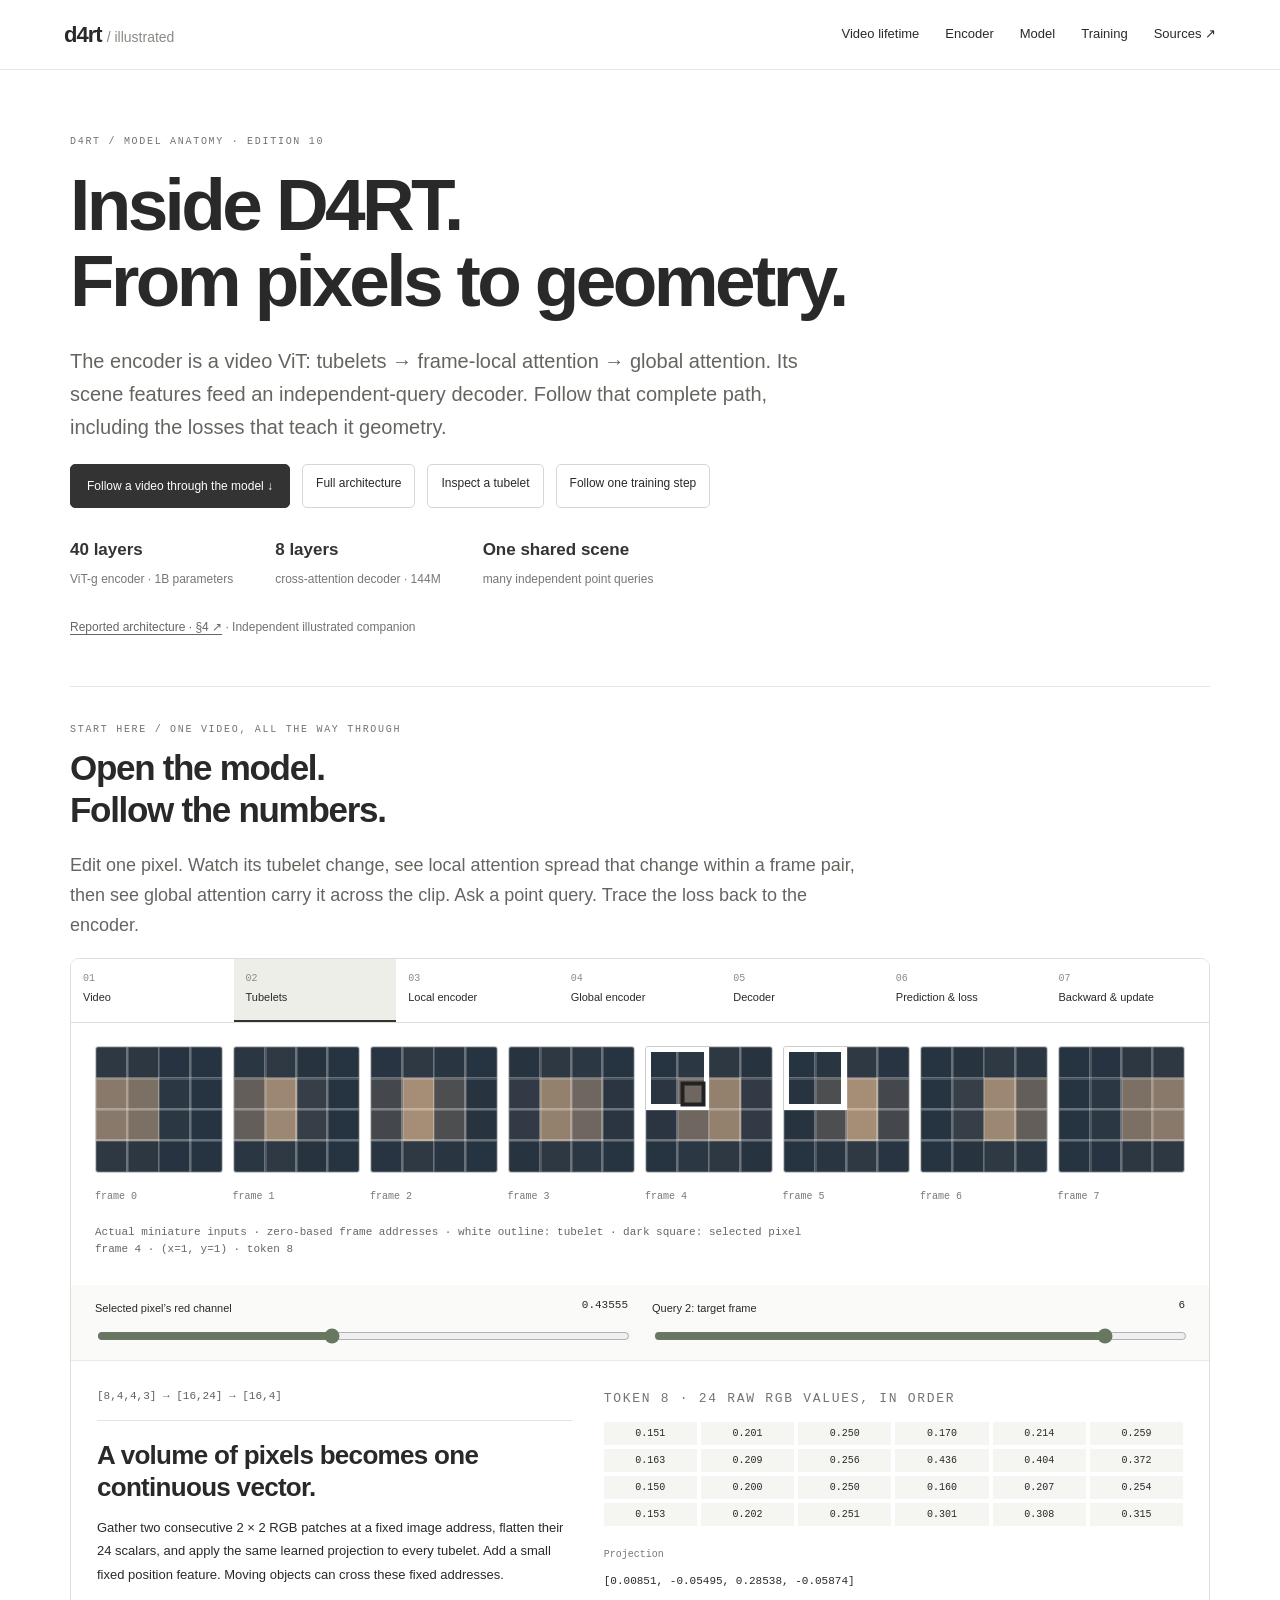
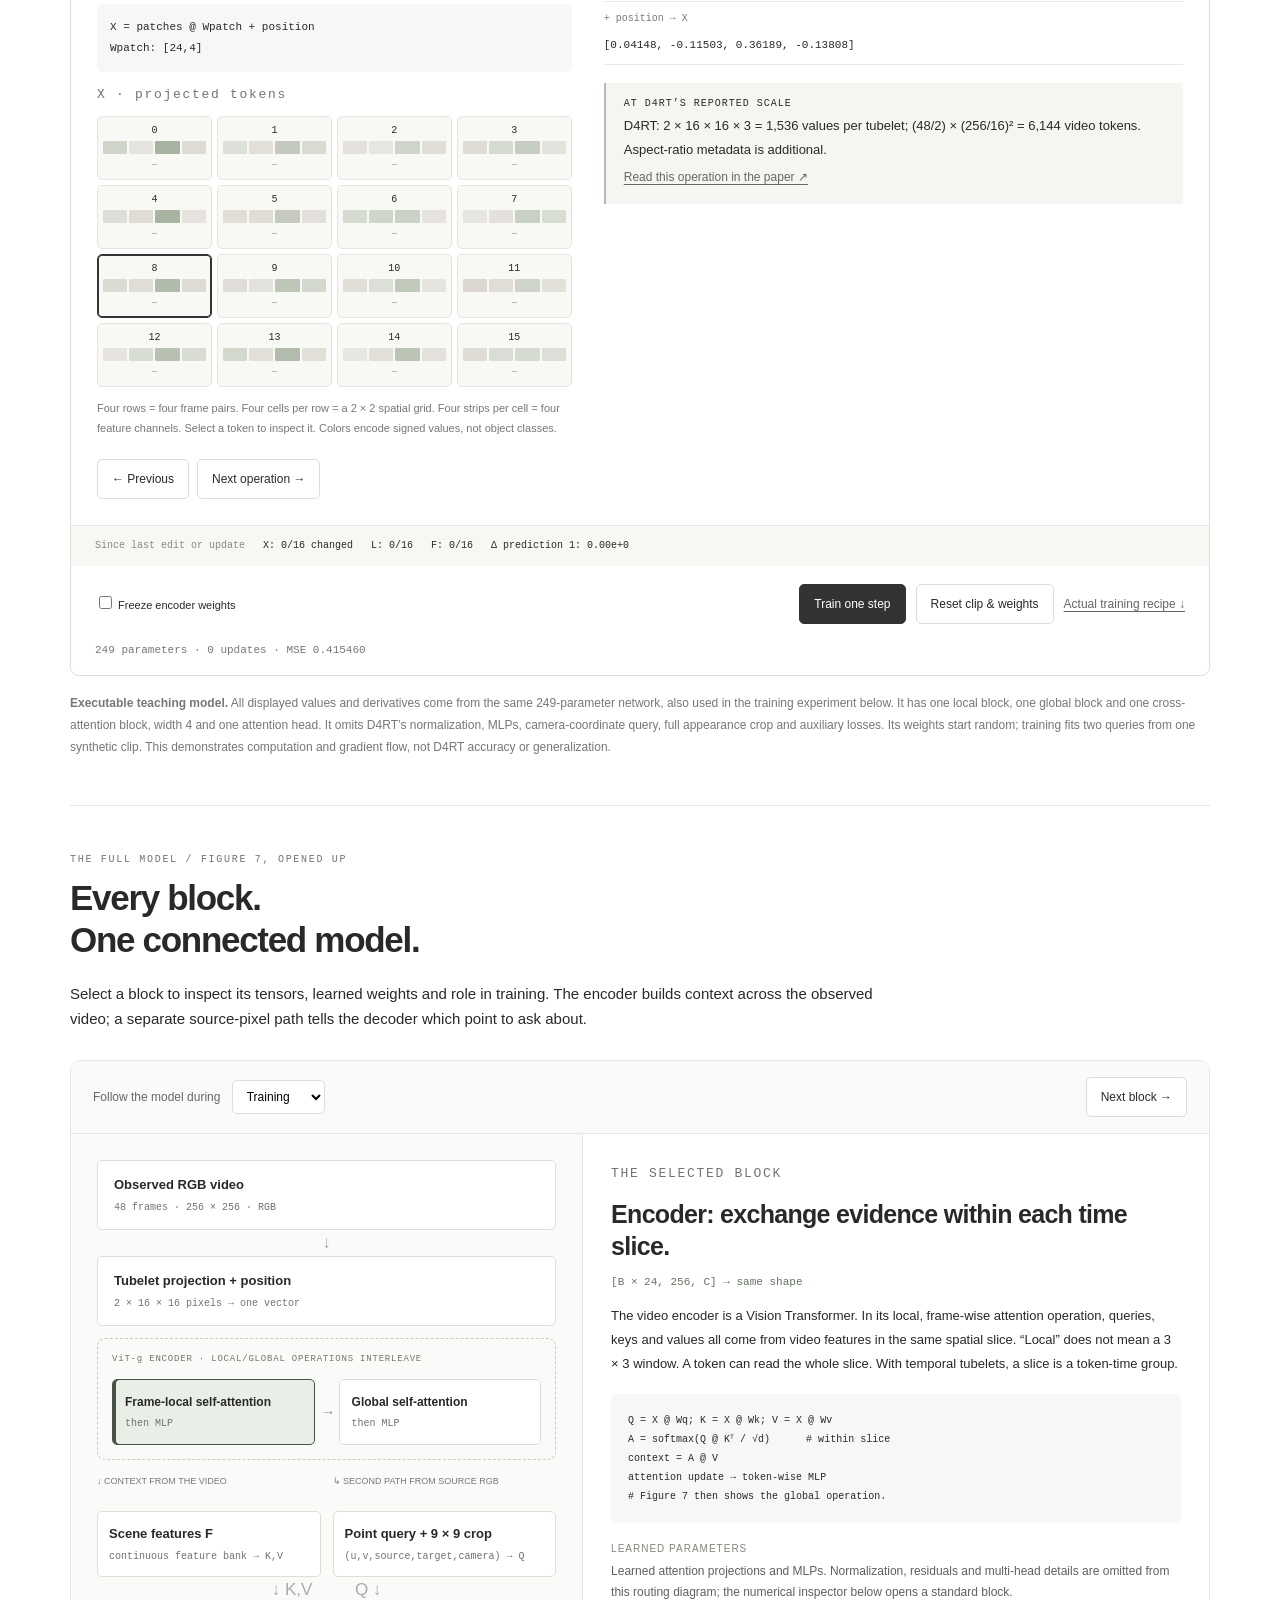
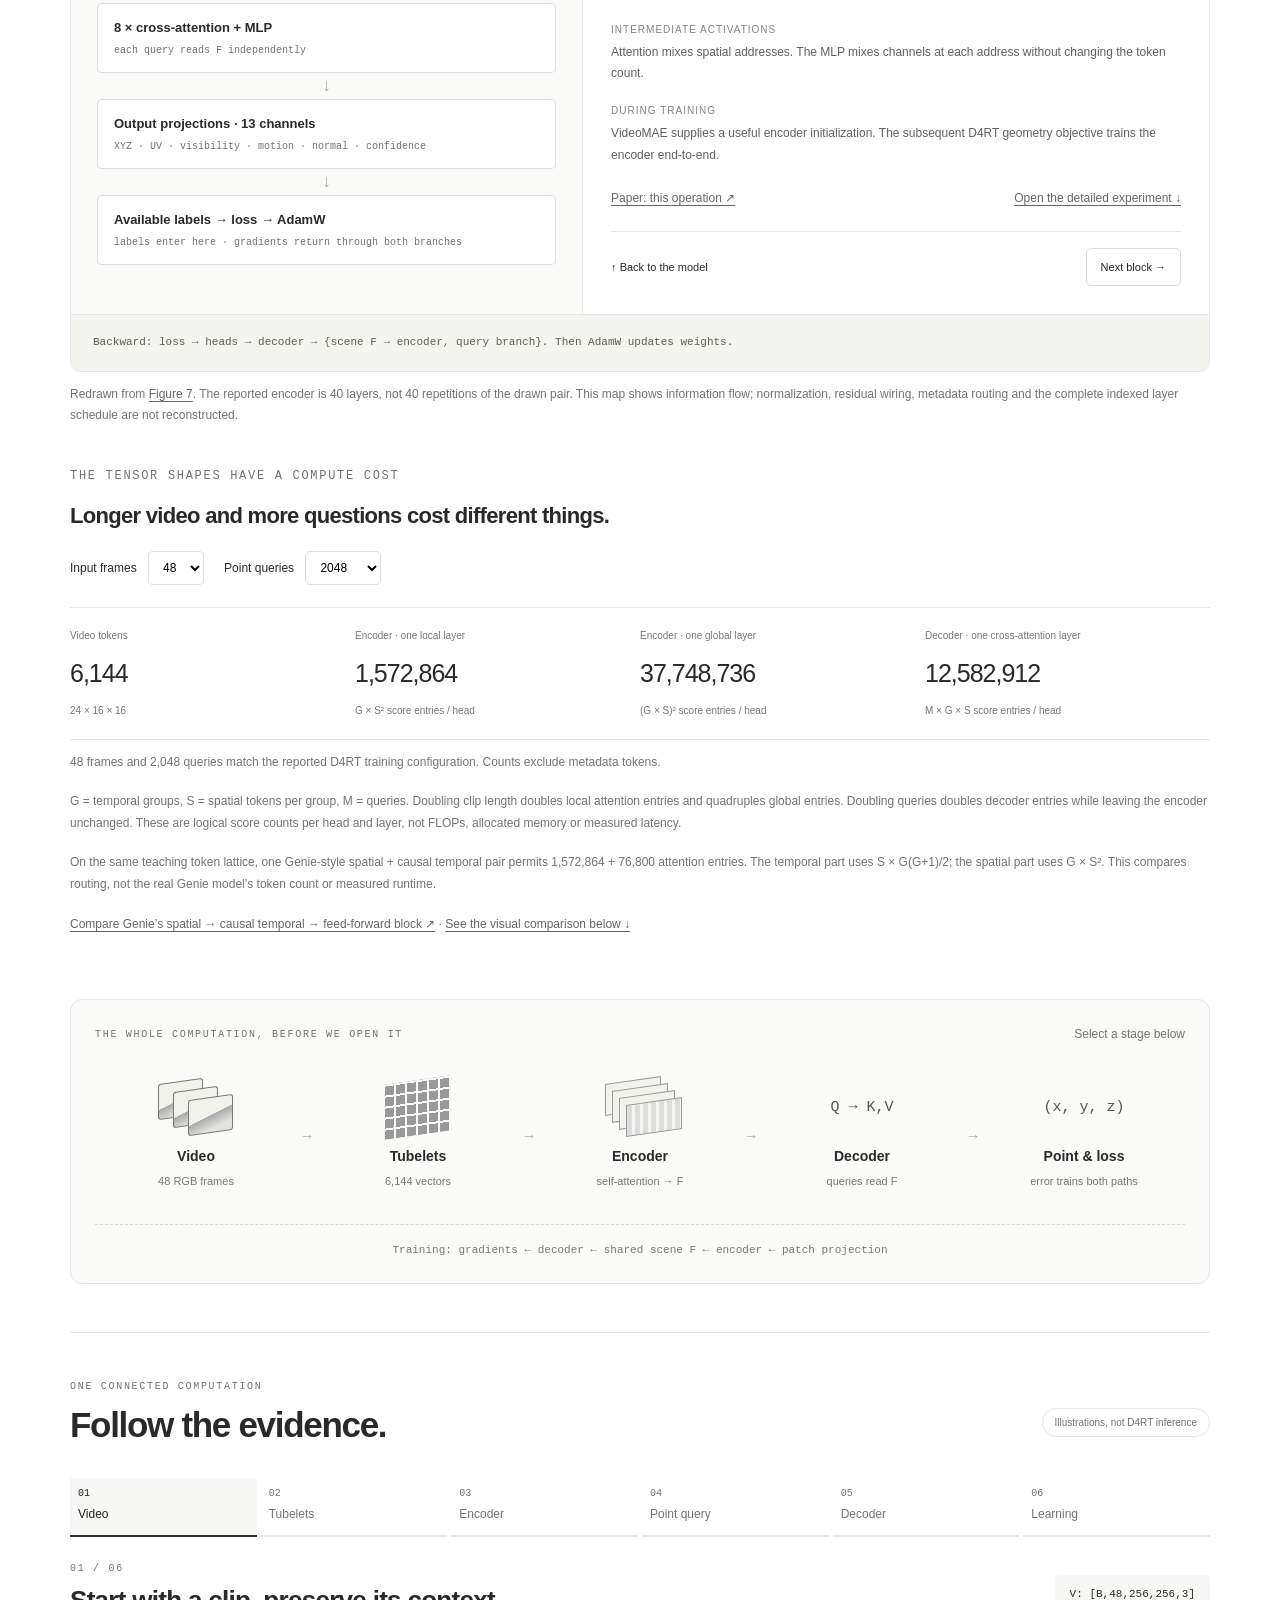
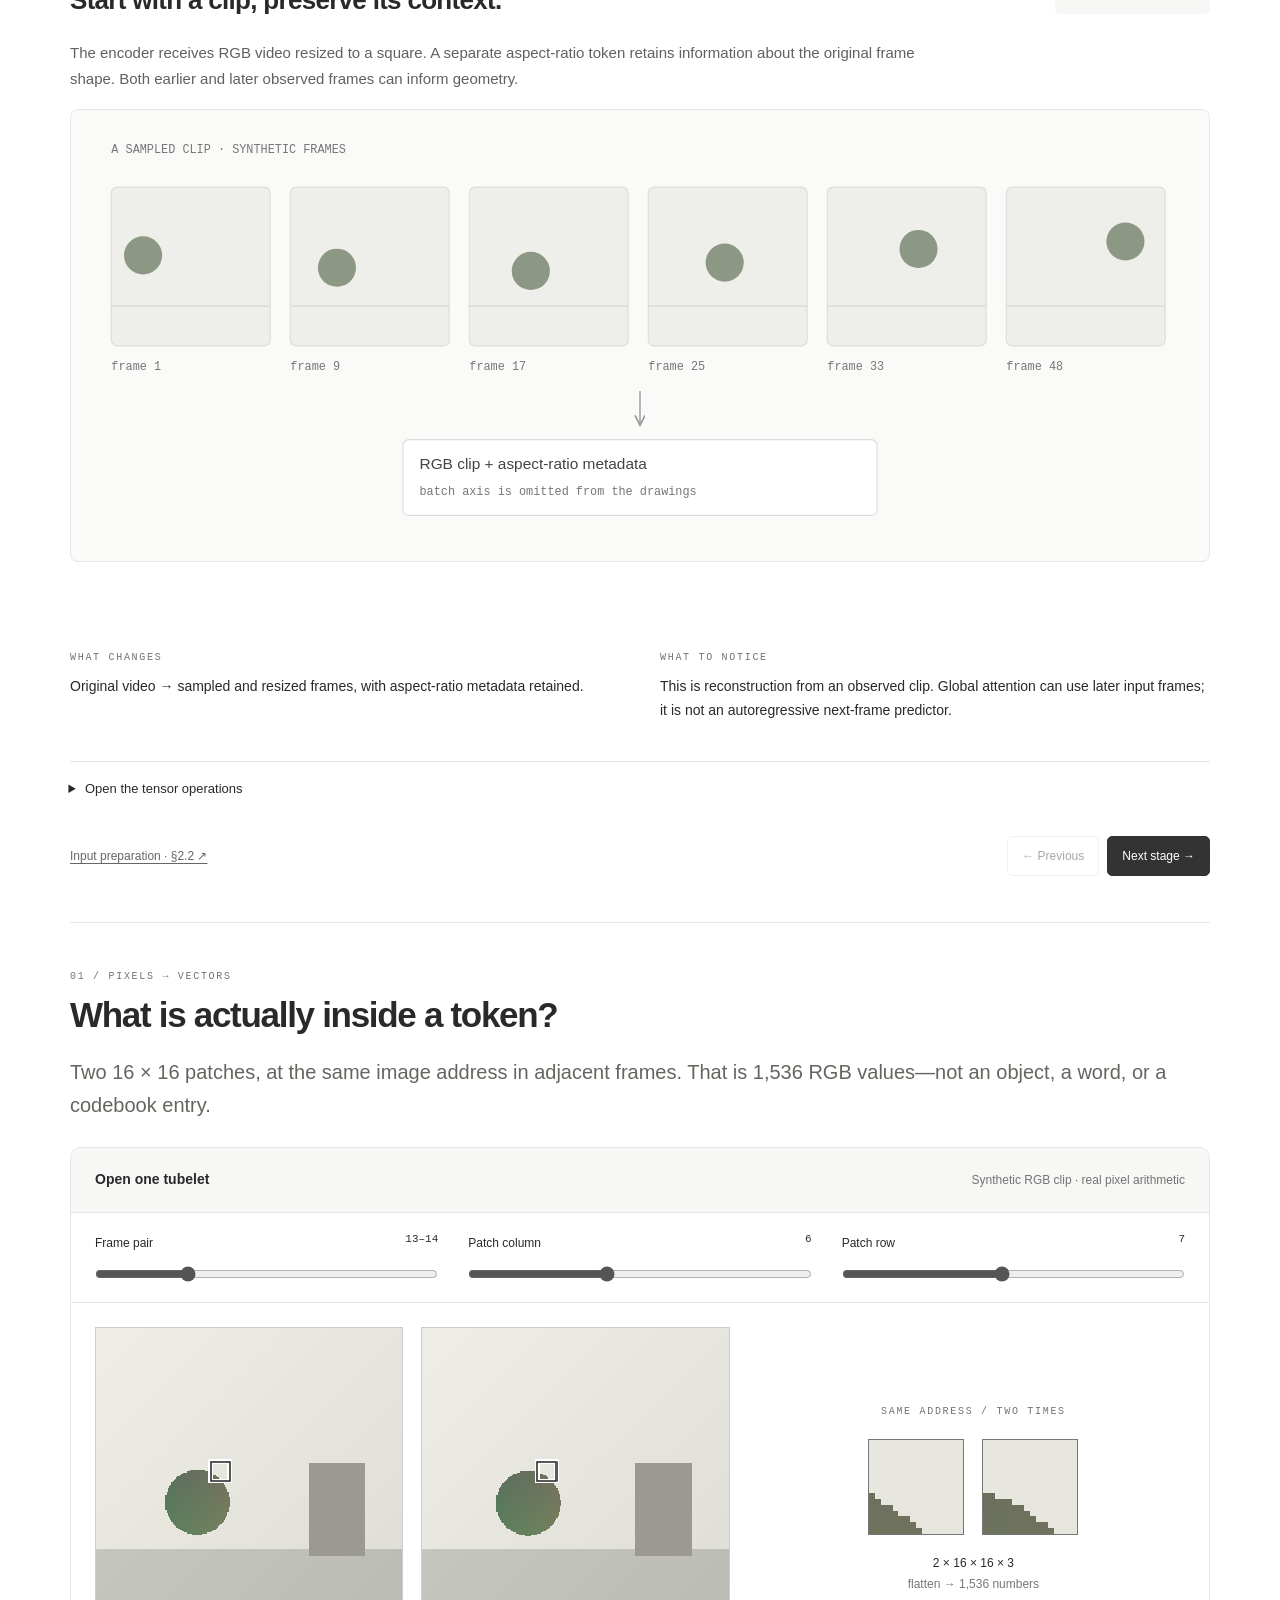
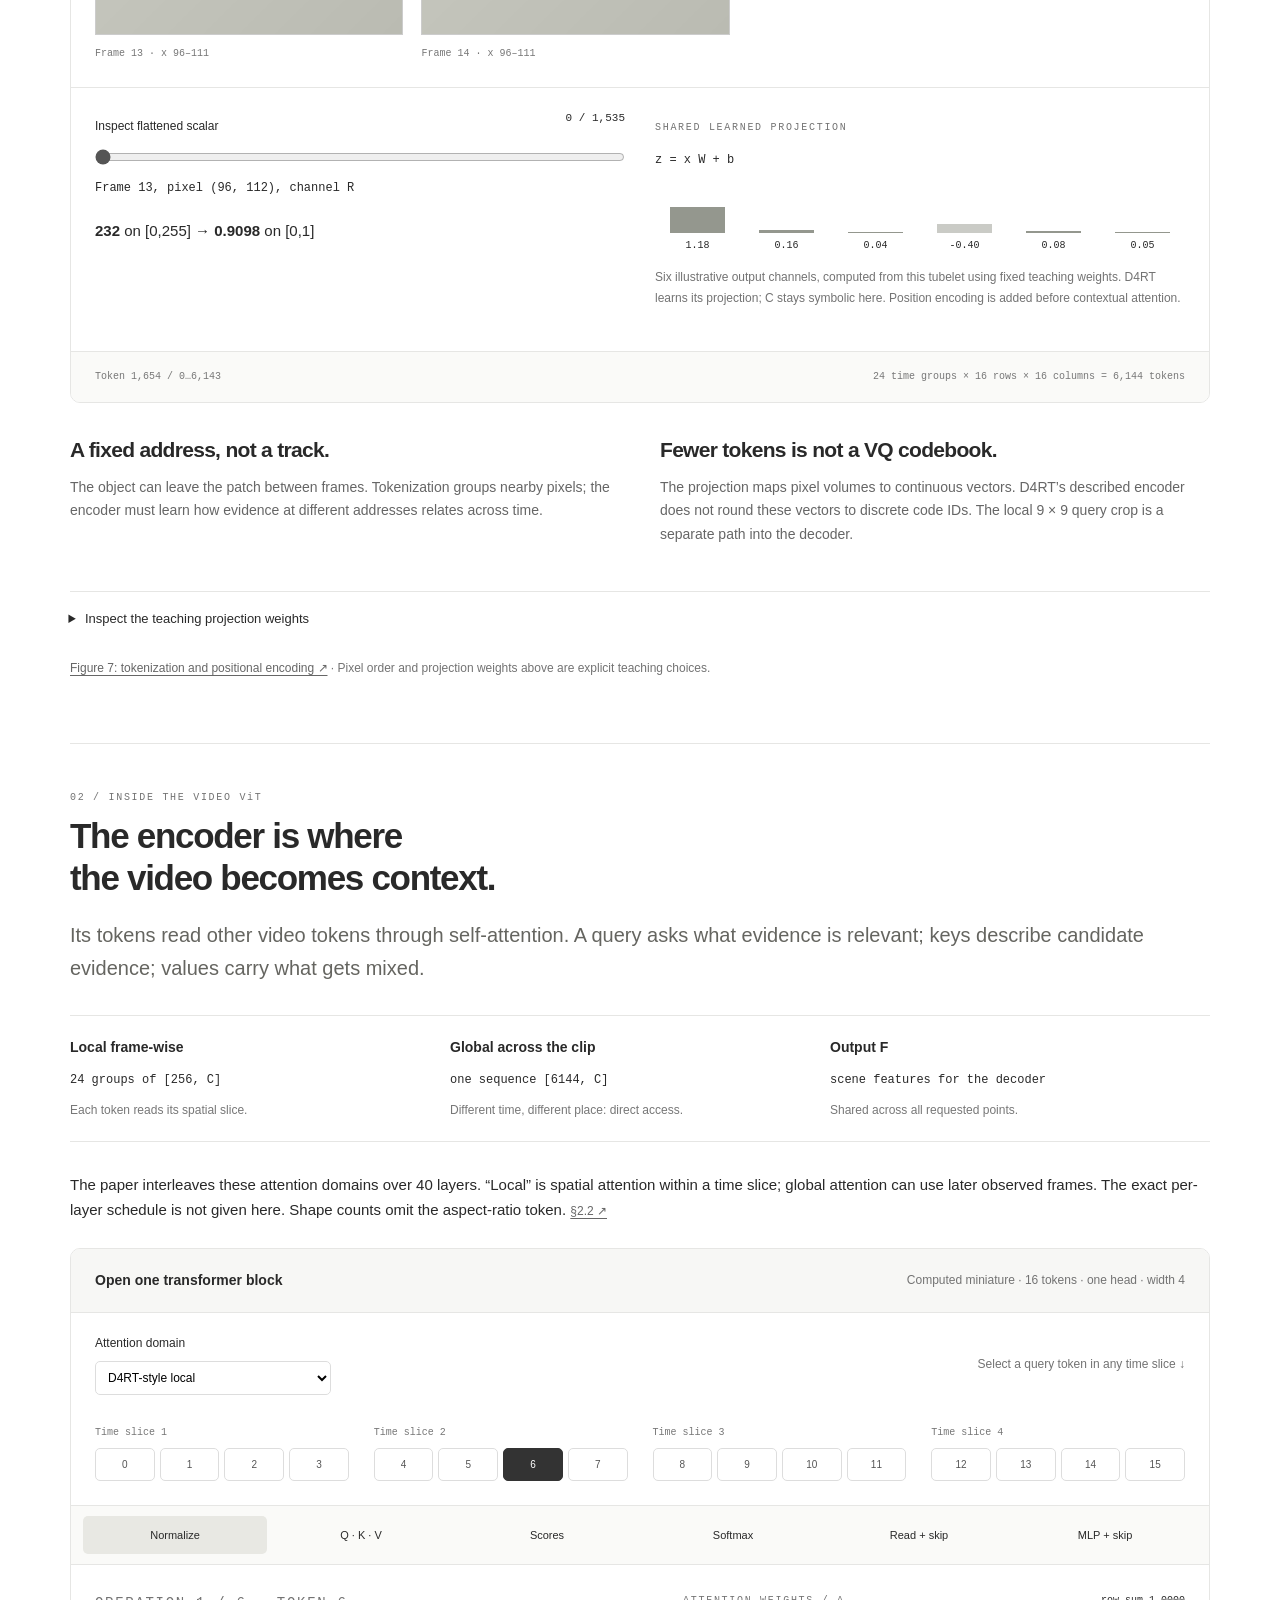
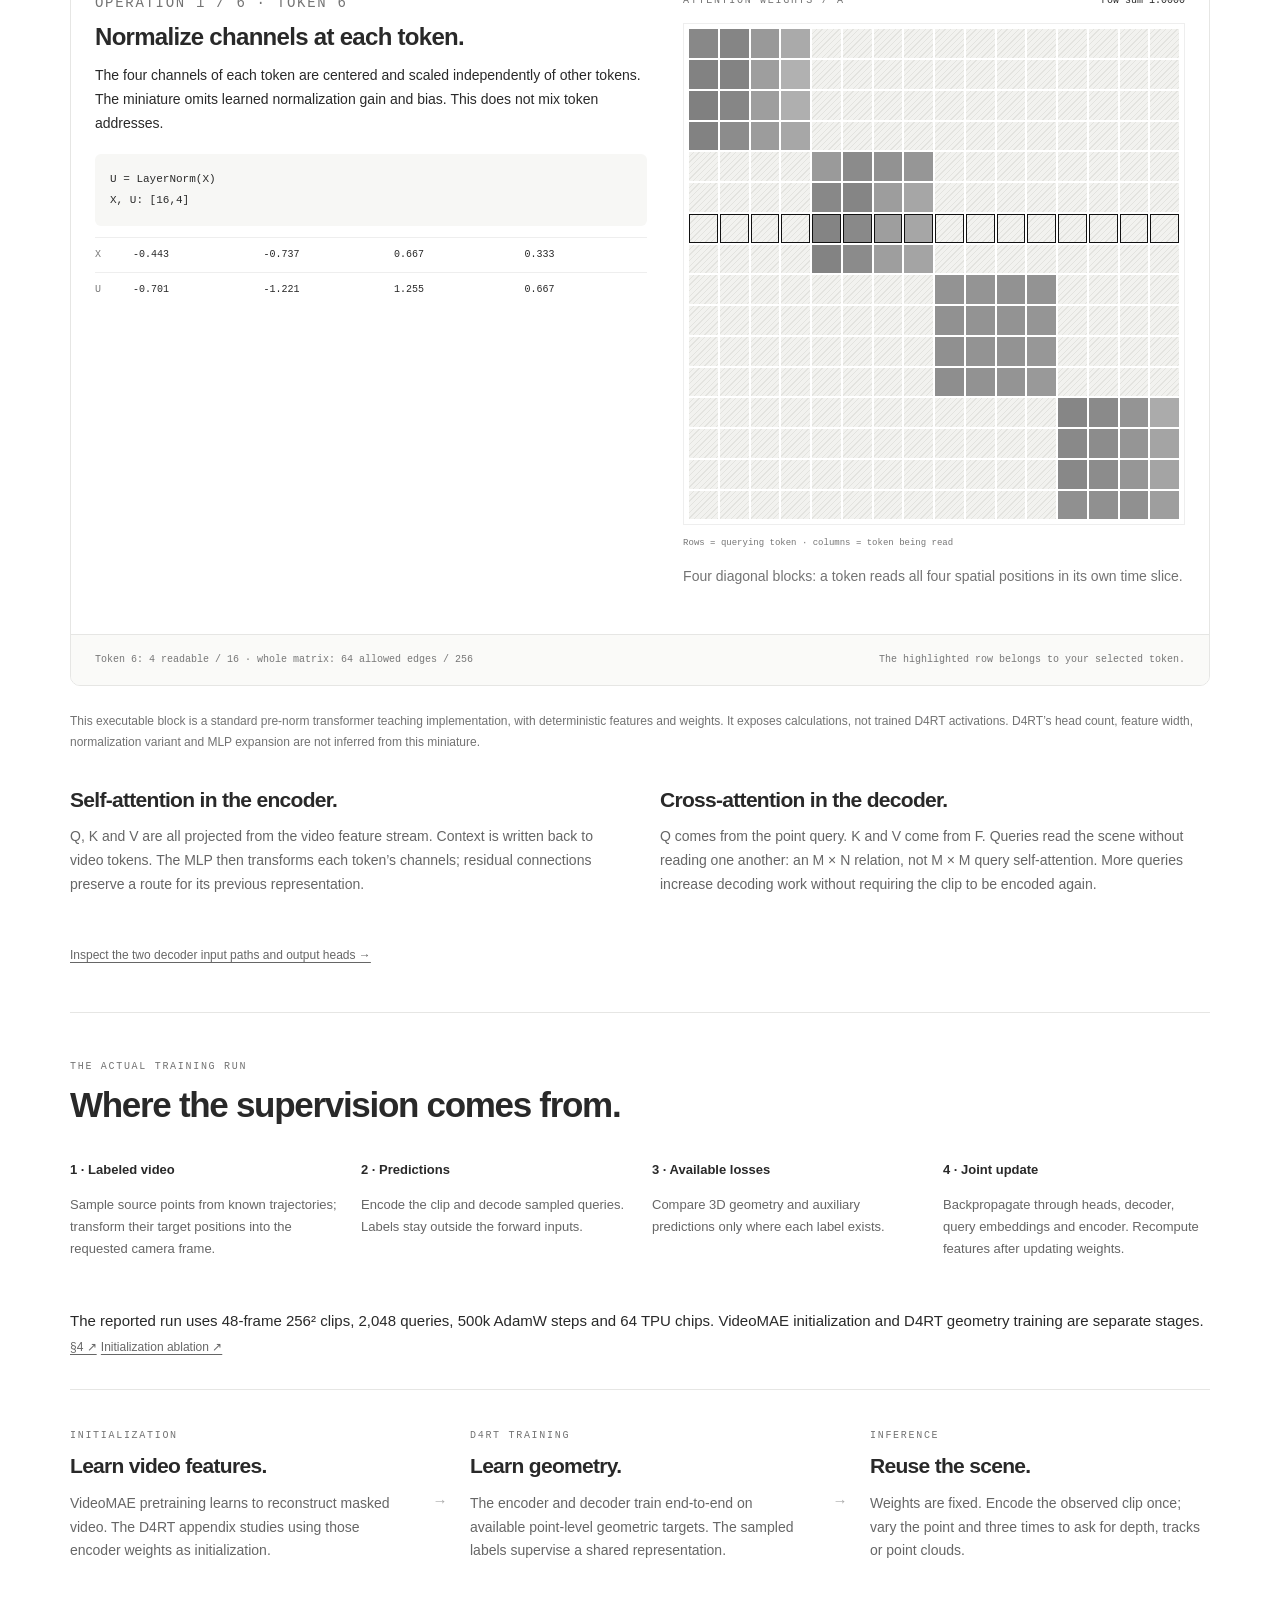
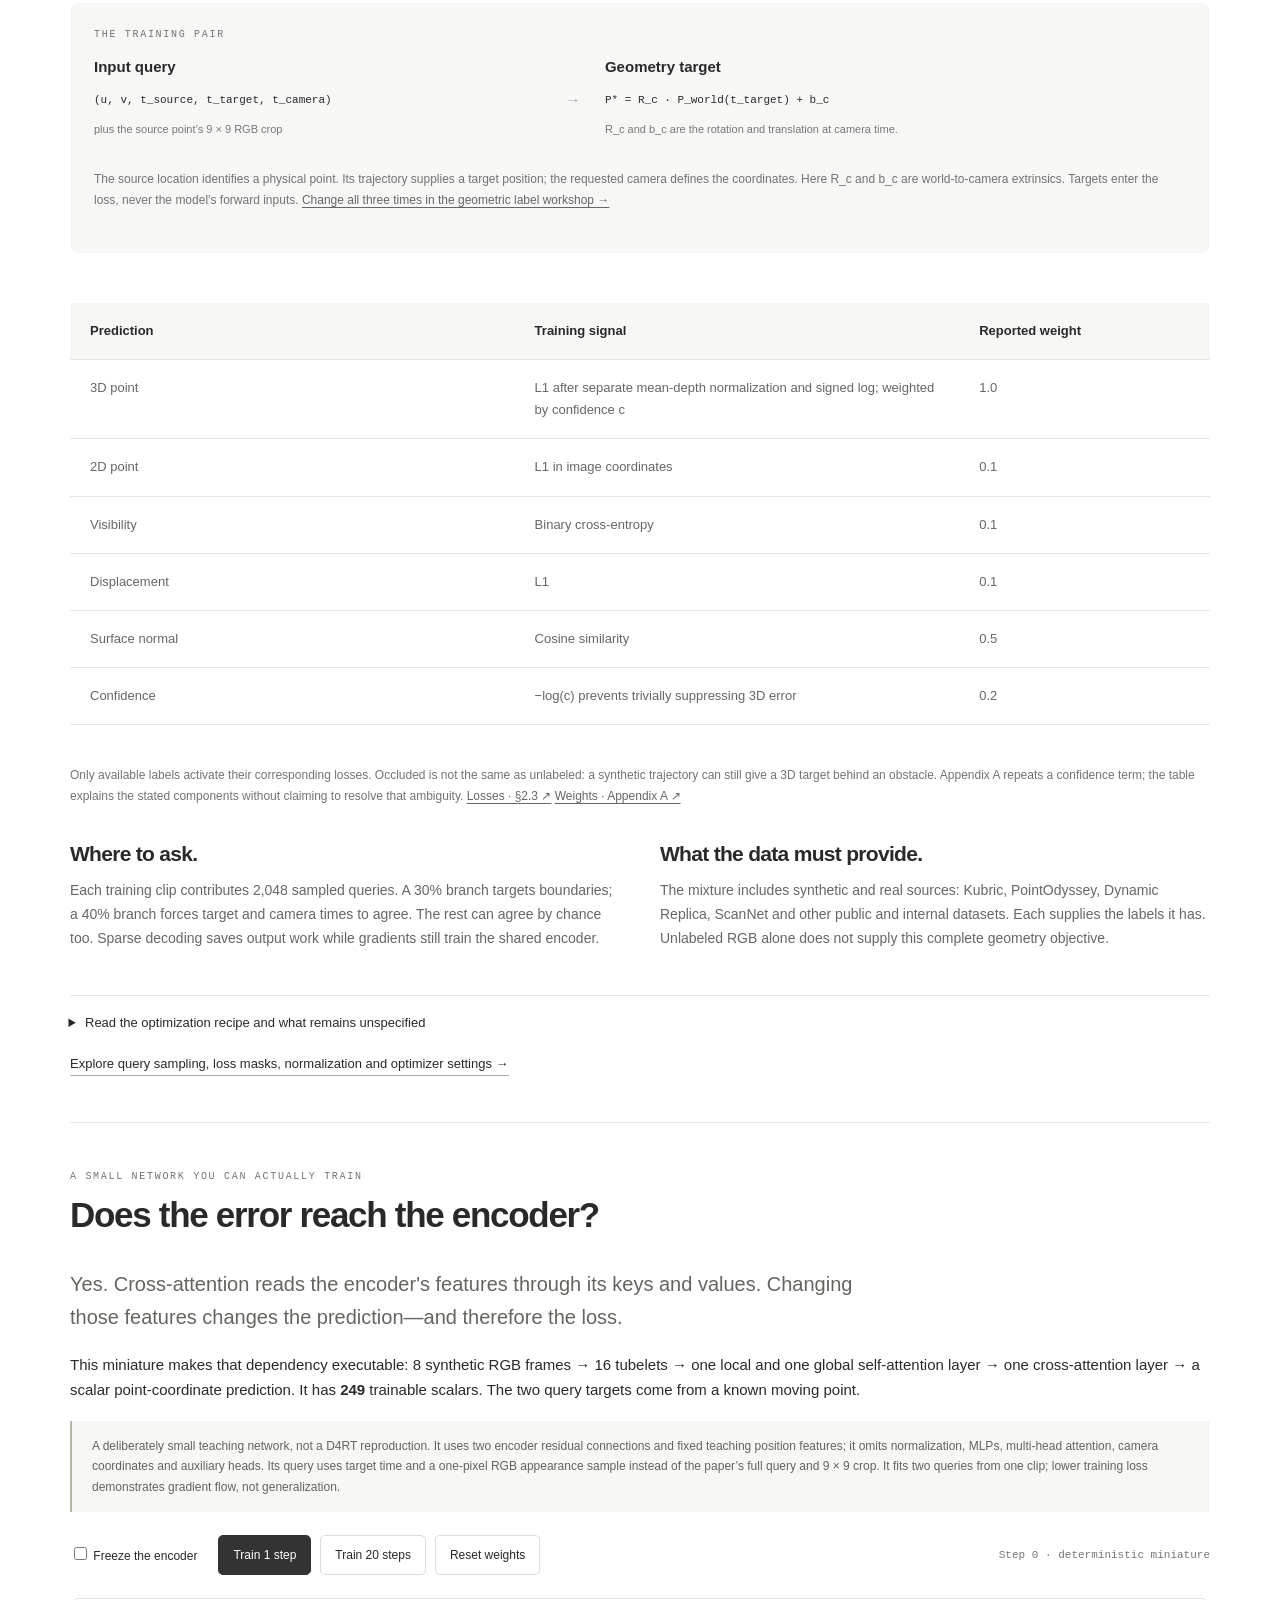
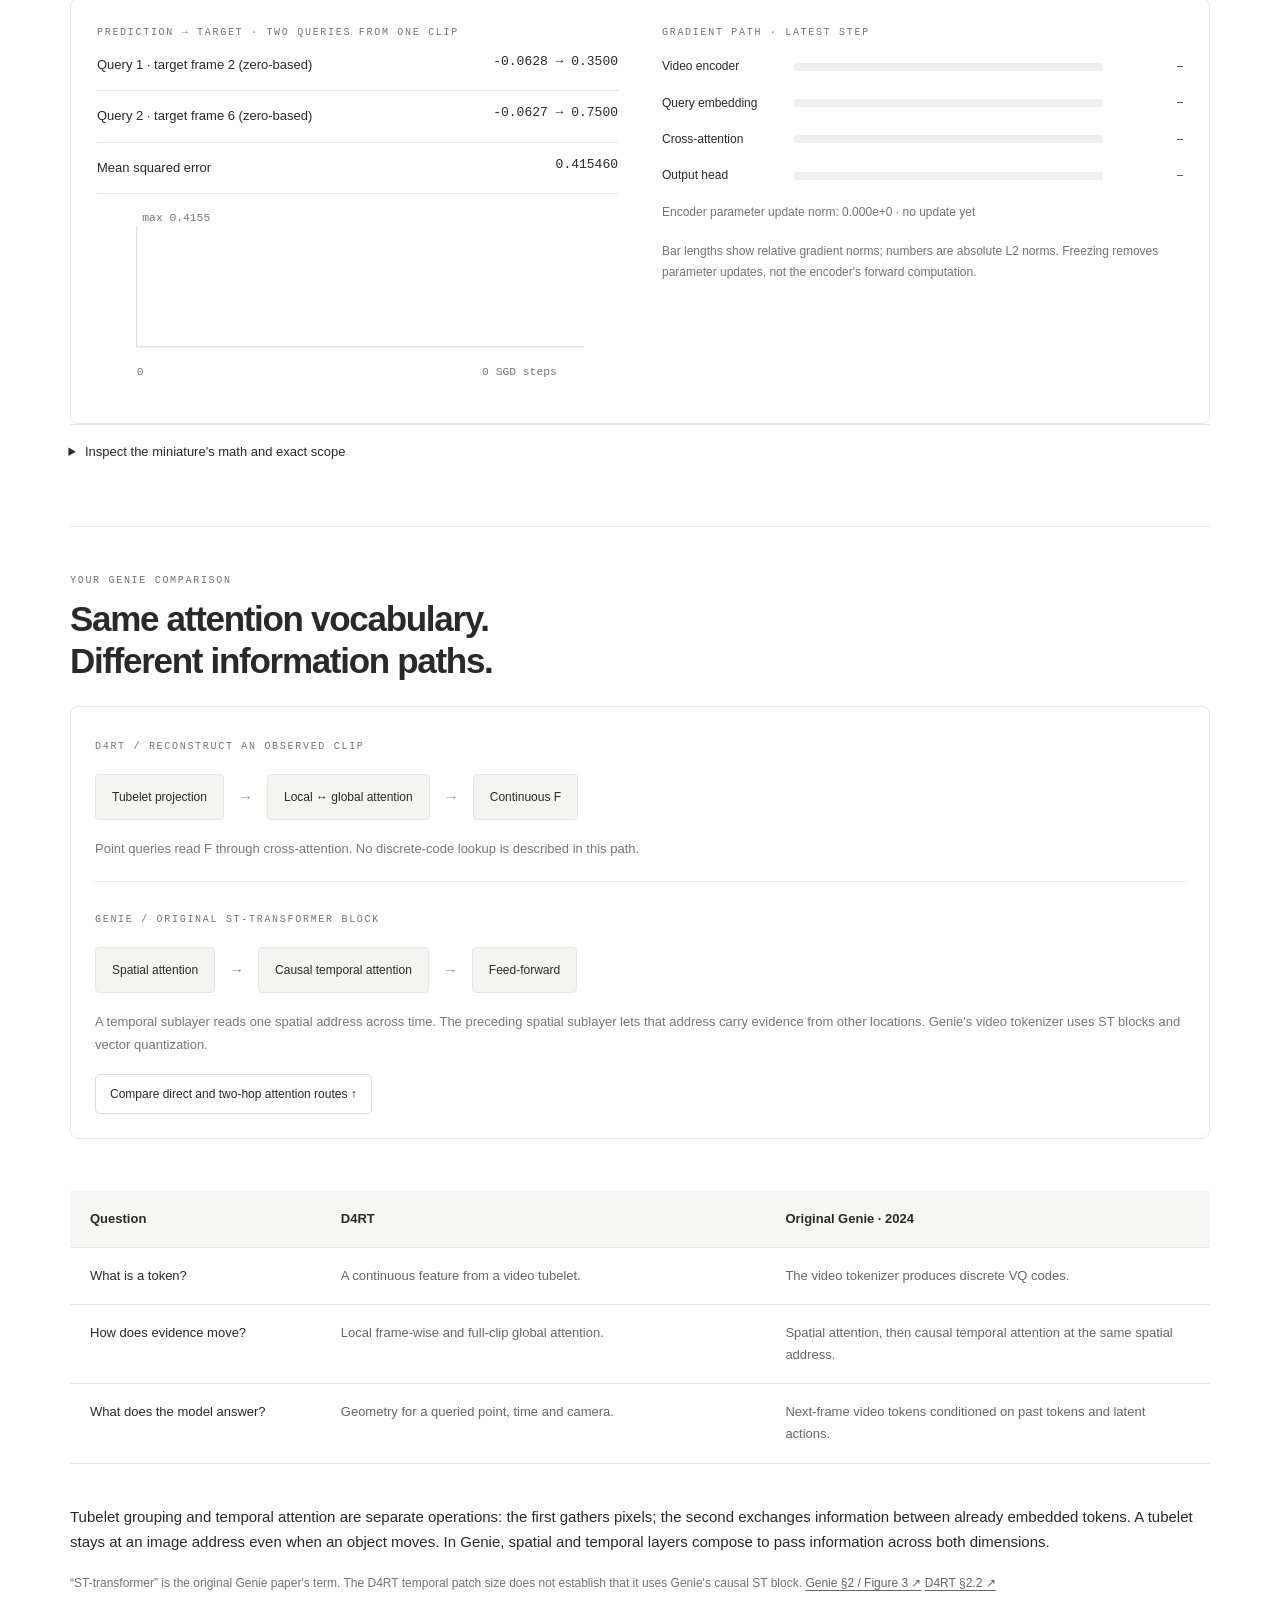
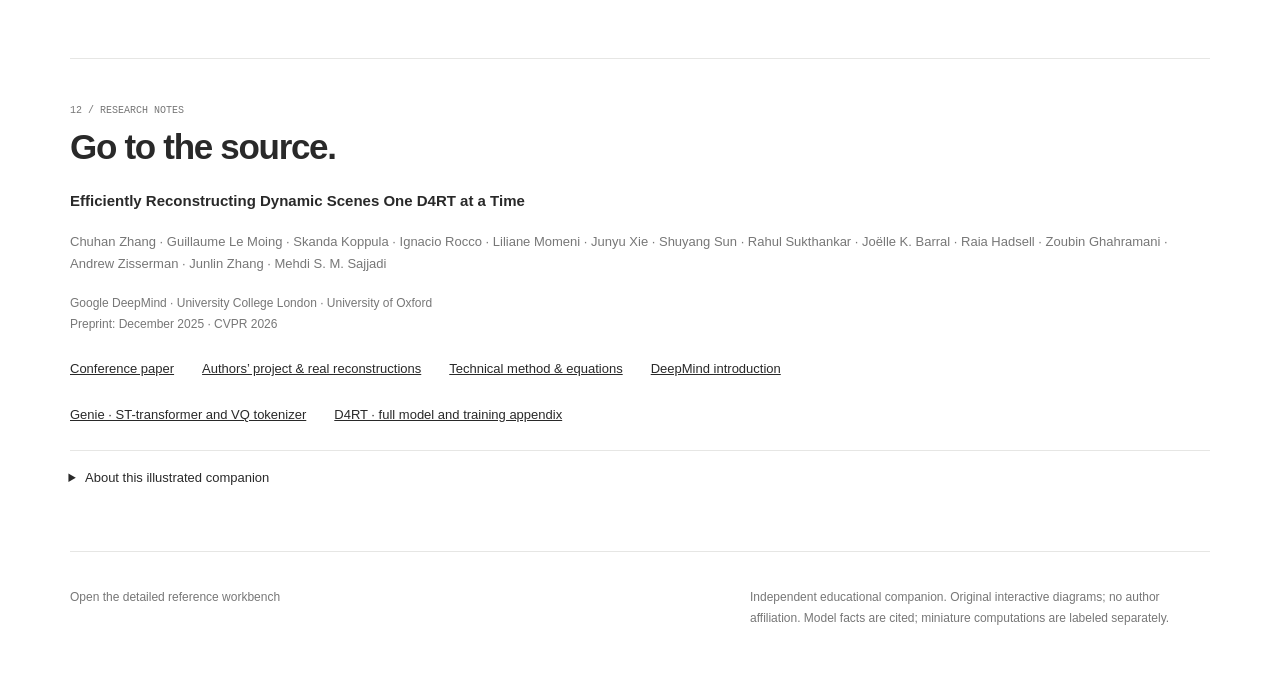
==== index.html @ 687ed8f0 "Connect video pixels, encoder attention, decoder queries and training in one inspectable model" ====
<!doctype html>
<html lang="en">
<head>
<meta charset="utf-8"><meta name="viewport" content="width=device-width, initial-scale=1">
<title>Inside D4RT — a video's lifetime</title>
<meta name="description" content="Follow pixels through D4RT's tubelet projection, ViT encoder, cross-attention decoder and training. An interactive, source-grounded anatomy.">
<link rel="stylesheet" href="tour.css?v=7"><script defer src="tour.js?v=10"></script>
<link rel="stylesheet" href="deep-dive.css?v=8"><script defer src="deep-dive.js?v=8"></script>
<link rel="stylesheet" href="atlas.css?v=9"><script defer src="atlas.js?v=9"></script>
<link rel="stylesheet" href="lifetime.css?v=10"><script defer src="lifetime.js?v=10"></script>
</head>
<body>
<a class="skip" href="#tour">Skip to the anatomy</a>
<header><a href="index.html" class="brand">d4rt <span>/ illustrated</span></a><nav aria-label="Site"><a href="#lifetime">Video lifetime</a><a href="#encoder">Encoder</a><a href="#model-atlas">Model</a><a href="#training">Training</a><a href="#sources">Sources ↗</a></nav></header>
<main>
<div class="intro" id="overview"><p class="eyebrow">D4RT / MODEL ANATOMY · EDITION 10</p><h1>Inside D4RT.<br>From pixels to geometry.</h1><p class="lead">The encoder is a video ViT: tubelets → frame-local attention → global attention. Its scene features feed an independent-query decoder. Follow that complete path, including the losses that teach it geometry.</p><div class="atlas-reading"><a href="#lifetime">Follow a video through the model ↓</a><a href="#model-atlas">Full architecture</a><a href="#tokenizer">Inspect a tubelet</a><a href="#training">Follow one training step</a></div><div class="hero-facts"><span><b>40 layers</b>ViT-g encoder · 1B parameters</span><span><b>8 layers</b>cross-attention decoder · 144M</span><span><b>One shared scene</b>many independent point queries</span></div><p class="small"><a class="source" href="https://arxiv.org/html/2512.08924v2#S4">Reported architecture · §4 ↗</a> · Independent illustrated companion</p></div>
<section id="lifetime" aria-labelledby="lifetime-heading">
<div class="life-heading"><p class="eyebrow">START HERE / ONE VIDEO, ALL THE WAY THROUGH</p><h2 id="lifetime-heading">Open the model.<br>Follow the numbers.</h2><p class="lead">Edit one pixel. Watch its tubelet change, see local attention spread that change within a frame pair, then see global attention carry it across the clip. Ask a point query. Trace the loss back to the encoder.</p></div>
<div class="life-shell">
<div id="life-steps" class="life-steps" role="group" aria-label="Choose an operation in the video lifetime"></div>
<div id="life-film" class="life-film"></div>
<p class="life-pixel-caption">Actual miniature inputs · zero-based frame addresses · white outline: tubelet · dark square: selected pixel<br><span id="life-pixel"></span></p>
<div class="life-controls"><label>Selected pixel’s red channel <output id="life-red-value"></output><input id="life-red" type="range" min="0" max="1" step="0.01" value="0.5"></label><label>Query 2: target frame <output id="life-time-value"></output><input id="life-time" type="range" min="0" max="7" step="1" value="6"></label></div>
<div class="life-main"><div><code id="life-shape" class="life-shape"></code><h3 id="life-title"></h3><p id="life-copy"></p><pre id="life-code"></pre><p id="life-bank-label" class="eyebrow"></p><div id="life-tokens" class="life-tokens" role="group" aria-label="Inspect a video token"></div><p class="life-bank-note">Four rows = four frame pairs. Four cells per row = a 2 × 2 spatial grid. Four strips per cell = four feature channels. Select a token to inspect it. Colors encode signed values, not object classes.</p><div class="life-actions"><button id="life-prev" type="button">← Previous</button><button id="life-next" type="button">Next operation →</button></div></div><div><div id="life-detail"></div><div class="life-paper"><strong>AT D4RT’S REPORTED SCALE</strong><p id="life-paper"></p><a id="life-source" class="source">Read this operation in the paper ↗</a></div></div></div>
<div id="life-changes" class="life-changes" aria-live="polite"></div>
<div class="life-bottom"><label><input id="life-freeze" type="checkbox"> Freeze encoder weights</label><button id="life-train" type="button" class="primary">Train one step</button><button id="life-reset" type="button">Reset clip & weights</button><a class="source" href="#training">Actual training recipe ↓</a></div>
<div id="life-status" class="life-status" role="status"></div>
</div>
<p class="life-limit"><strong>Executable teaching model.</strong> All displayed values and derivatives come from the same 249-parameter network, also used in the training experiment below. It has one local block, one global block and one cross-attention block, width 4 and one attention head. It omits D4RT’s normalization, MLPs, camera-coordinate query, full appearance crop and auxiliary losses. Its weights start random; training fits two queries from one synthetic clip. This demonstrates computation and gradient flow, not D4RT accuracy or generalization.</p>
</section>

<section id="model-atlas" aria-labelledby="atlas-heading">
<p class="eyebrow">THE FULL MODEL / FIGURE 7, OPENED UP</p>
<h2 id="atlas-heading">Every block.<br>One connected model.</h2>
<p class="atlas-intro">Select a block to inspect its tensors, learned weights and role in training. The encoder builds context across the observed video; a separate source-pixel path tells the decoder which point to ask about.</p>
<div class="atlas-shell">
<div class="atlas-toolbar"><label>Follow the model during <select id="atlas-mode"><option value="train">Training</option><option value="infer">Inference</option></select></label><button id="atlas-next" type="button">Next block →</button></div>
<div class="atlas-grid">
<div class="atlas-model" id="atlas-model" role="group" aria-label="Interactive D4RT architecture">
<button class="atlas-node" type="button" data-atlas="video"><strong>Observed RGB video</strong><small>48 frames · 256 × 256 · RGB</small></button>
<div class="atlas-arrow" aria-hidden="true">↓</div>
<button class="atlas-node" type="button" data-atlas="patch"><strong>Tubelet projection + position</strong><small>2 × 16 × 16 pixels → one vector</small></button>
<div class="atlas-enclosure"><p>ViT-g ENCODER · LOCAL/GLOBAL OPERATIONS INTERLEAVE</p><div class="atlas-pair">
<button class="atlas-node" type="button" data-atlas="local"><strong>Frame-local self-attention</strong><small>then MLP</small></button>
<span class="atlas-between" aria-hidden="true">→</span><button class="atlas-node" type="button" data-atlas="global"><strong>Global self-attention</strong><small>then MLP</small></button>
</div></div>
<div class="atlas-forks"><div><p>↓ CONTEXT FROM THE VIDEO</p><button class="atlas-node" type="button" data-atlas="scene"><strong>Scene features F</strong><small>continuous feature bank → K,V</small></button></div><div><p>↳ SECOND PATH FROM SOURCE RGB</p><button class="atlas-node" type="button" data-atlas="query"><strong>Point query + 9 × 9 crop</strong><small>(u,v,source,target,camera) → Q</small></button></div></div>
<div class="atlas-arrow" aria-hidden="true">↓ K,V &nbsp;&nbsp;&nbsp;&nbsp;&nbsp;&nbsp;&nbsp; Q ↓</div>
<button class="atlas-node" type="button" data-atlas="decoder"><strong>8 × cross-attention + MLP</strong><small>each query reads F independently</small></button>
<div class="atlas-arrow" aria-hidden="true">↓</div>
<button class="atlas-node" type="button" data-atlas="heads"><strong>Output projections · 13 channels</strong><small>XYZ · UV · visibility · motion · normal · confidence</small></button>
<div class="atlas-arrow" aria-hidden="true">↓</div>
<button class="atlas-node" type="button" data-atlas="loss" id="atlas-loss"><strong>Available labels → loss → AdamW</strong><small>labels enter here · gradients return through both branches</small></button>
</div>
<div class="atlas-inspector" id="atlas-inspector" tabindex="-1" aria-labelledby="atlas-title"><p class="eyebrow">THE SELECTED BLOCK</p><h3 id="atlas-title"></h3><code id="atlas-shape"></code><p id="atlas-body"></p><pre id="atlas-operation"></pre><dl><dt>Learned parameters</dt><dd id="atlas-weights"></dd><dt>Intermediate activations</dt><dd id="atlas-activation"></dd><dt id="atlas-lifetime-label"></dt><dd id="atlas-lifetime"></dd></dl><div class="atlas-links"><a id="atlas-source" class="source">Paper: this operation ↗</a><a id="atlas-deeper" class="source">Open the detailed experiment ↓</a></div><div class="atlas-detail-nav"><a href="#atlas-model">↑ Back to the model</a><button type="button" id="atlas-next-detail">Next block →</button></div></div>
</div><p id="atlas-return" class="atlas-return"></p><p id="atlas-status" class="atlas-status" role="status"></p>
</div>
<p class="small">Redrawn from <a class="source" href="https://arxiv.org/html/2512.08924v2#A1">Figure 7</a>. The reported encoder is 40 layers, not 40 repetitions of the drawn pair. This map shows information flow; normalization, residual wiring, metadata routing and the complete indexed layer schedule are not reconstructed.</p>
<div class="atlas-budget"><p class="eyebrow">THE TENSOR SHAPES HAVE A COMPUTE COST</p><h3>Longer video and more questions cost different things.</h3>
<div class="atlas-budget-controls"><label>Input frames <select id="atlas-frames"><option>16</option><option>32</option><option selected>48</option><option>96</option></select></label><label>Point queries <select id="atlas-queries"><option>1</option><option>256</option><option selected>2048</option><option>65536</option></select></label></div>
<div id="atlas-counts" class="atlas-counts" aria-live="polite"></div>
<p id="atlas-budget-note"></p><p>G = temporal groups, S = spatial tokens per group, M = queries. Doubling clip length doubles local attention entries and quadruples global entries. Doubling queries doubles decoder entries while leaving the encoder unchanged. These are logical score counts per head and layer, not FLOPs, allocated memory or measured latency.</p><p id="atlas-genie-cost"></p><p><a class="source" href="https://arxiv.org/html/2402.15391v1#S2">Compare Genie’s spatial → causal temporal → feed-forward block ↗</a> · <a class="source" href="#genie">See the visual comparison below ↓</a></p>
</div>
</section>
<div class="blueprint"><div class="blueprint-title"><span class="eyebrow">THE WHOLE COMPUTATION, BEFORE WE OPEN IT</span><span class="small">Select a stage below</span></div><div class="blueprint-grid"><button type="button" data-jump="0"><span class="glyph film"><i></i><i></i><i></i></span><b>Video</b><small>48 RGB frames</small></button><span class="arrow">→</span><button type="button" data-jump="1"><span class="glyph mosaic"></span><b>Tubelets</b><small>6,144 vectors</small></button><span class="arrow">→</span><button type="button" data-jump="2"><span class="glyph layers"><i></i><i></i><i></i><i></i></span><b>Encoder</b><small>self-attention → F</small></button><span class="arrow">→</span><button type="button" data-jump="4"><span class="glyph query-glyph">Q → K,V</span><b>Decoder</b><small>queries read F</small></button><span class="arrow">→</span><button type="button" data-jump="5"><span class="glyph point-glyph">(x, y, z)</span><b>Point & loss</b><small>error trains both paths</small></button></div><p class="blueprint-return">Training: gradients ← decoder ← shared scene F ← encoder ← patch projection</p></div>
<section id="tour" aria-labelledby="tour-heading">
<div class="section-head"><div><p class="eyebrow">ONE CONNECTED COMPUTATION</p><h2 id="tour-heading">Follow the evidence.</h2></div><span class="pill">Illustrations, not D4RT inference</span></div>
<div id="stages" class="stages" role="tablist" aria-label="Video lifetime"></div>
<div id="stage-panel" role="tabpanel" tabindex="0">
<div class="panel-title"><div><p id="stage-number" class="eyebrow"></p><h3 id="stage-title"></h3></div><code id="stage-shape"></code></div>
<p id="stage-copy" class="stage-copy"></p>
<div class="visual" role="region" tabindex="0" aria-label="Model diagram; scroll horizontally on small screens"><svg id="diagram" viewBox="0 0 960 380" role="img"></svg></div>
<p class="diagram-hint">On a small screen, swipe the diagram to inspect the whole path ↔</p>
<div id="stage-controls" class="controls"></div>
<div class="explanation"><div><span class="eyebrow">WHAT CHANGES</span><p id="stage-change"></p></div><div><span class="eyebrow">WHAT TO NOTICE</span><p id="stage-notice"></p></div></div>
<details><summary>Open the tensor operations</summary><pre id="stage-code"></pre><p id="stage-boundary" class="small"></p></details>
<div class="stage-footer"><a id="stage-link" class="source"></a><div><button id="prev" type="button">← Previous</button><button id="next" type="button" class="primary">Next stage →</button></div></div>
</div>
</section>
<section id="tokenizer">
  <p class="eyebrow">01 / PIXELS → VECTORS</p><h2>What is actually inside a token?</h2>
  <p class="lead">Two 16 × 16 patches, at the same image address in adjacent frames. That is 1,536 RGB values—not an object, a word, or a codebook entry.</p>
  <div class="lab-shell">
    <div class="lab-heading"><b>Open one tubelet</b><span class="small">Synthetic RGB clip · real pixel arithmetic</span></div>
    <div class="pixel-controls"><label>Frame pair <output id="dd-time-out"></output><input id="dd-time" type="range" min="0" max="23" value="6"></label><label>Patch column <output id="dd-col-out"></output><input id="dd-col" type="range" min="0" max="15" value="6"></label><label>Patch row <output id="dd-row-out"></output><input id="dd-row" type="range" min="0" max="15" value="7"></label></div>
    <div class="pixel-pipeline"><div class="frames"><figure><canvas id="dd-frame-a" width="256" height="256" aria-label="First RGB frame with selected patch"></canvas><figcaption id="dd-frame-a-label"></figcaption></figure><figure><canvas id="dd-frame-b" width="256" height="256" aria-label="Second RGB frame with the same patch address"></canvas><figcaption id="dd-frame-b-label"></figcaption></figure></div><div class="patch-closeup"><span class="eyebrow">SAME ADDRESS / TWO TIMES</span><div><canvas id="dd-crop-a" width="16" height="16" aria-label="First sixteen by sixteen crop"></canvas><canvas id="dd-crop-b" width="16" height="16" aria-label="Second sixteen by sixteen crop"></canvas></div><b>2 × 16 × 16 × 3</b><span>flatten → 1,536 numbers</span></div></div>
    <div class="pixel-readout"><div><label for="dd-scalar">Inspect flattened scalar <output id="dd-scalar-out"></output></label><input id="dd-scalar" type="range" min="0" max="1535" value="0"><p id="dd-pixel-address" class="mono"></p><p id="dd-pixel-value"></p></div><div><span class="eyebrow">SHARED LEARNED PROJECTION</span><p class="mono">z = x W + b</p><div id="dd-features" class="feature-strip"></div><p class="small">Six illustrative output channels, computed from this tubelet using fixed teaching weights. D4RT learns its projection; C stays symbolic here. Position encoding is added before contextual attention.</p></div></div>
    <div class="lab-bottom"><code id="dd-token-address"></code><span>24 time groups × 16 rows × 16 columns = 6,144 tokens</span></div>
  </div>
  <div class="two-notes"><div><h3>A fixed address, not a track.</h3><p>The object can leave the patch between frames. Tokenization groups nearby pixels; the encoder must learn how evidence at different addresses relates across time.</p></div><div><h3>Fewer tokens is not a VQ codebook.</h3><p>The projection maps pixel volumes to continuous vectors. D4RT’s described encoder does not round these vectors to discrete code IDs. The local 9 × 9 query crop is a separate path into the decoder.</p></div></div>
  <details><summary>Inspect the teaching projection weights</summary><pre>x[k] = pixel[k] / 255
W[k,j] = cos((k+1)(j+1) × 0.013) / √1536
b[j] = 0
z[j] = Σₖ x[k] W[k,j]</pre><p class="small">The six displayed channels are a fixed linear projection. Negative and positive values are both retained. An actual D4RT patch projection learns its weights during training; this inspector does not load them.</p></details><p class="small"><a class="source" href="https://arxiv.org/html/2512.08924v2#A1">Figure 7: tokenization and positional encoding ↗</a> · Pixel order and projection weights above are explicit teaching choices.</p>
</section>
<section id="encoder">
  <p class="eyebrow">02 / INSIDE THE VIDEO ViT</p><h2>The encoder is where<br>the video becomes context.</h2>
  <p class="lead">Its tokens read other video tokens through self-attention. A query asks what evidence is relevant; keys describe candidate evidence; values carry what gets mixed.</p>
  <div class="encoder-spec"><div><b>Local frame-wise</b><code>24 groups of [256, C]</code><span>Each token reads its spatial slice.</span></div><div><b>Global across the clip</b><code>one sequence [6144, C]</code><span>Different time, different place: direct access.</span></div><div><b>Output F</b><code>scene features for the decoder</code><span>Shared across all requested points.</span></div></div>
  <p>The paper interleaves these attention domains over 40 layers. “Local” is spatial attention within a time slice; global attention can use later observed frames. The exact per-layer schedule is not given here. Shape counts omit the aspect-ratio token. <a class="source" href="https://arxiv.org/html/2512.08924v2#S2.SS2">§2.2 ↗</a></p>
  <div class="lab-shell encoder-lab">
    <div class="lab-heading"><b>Open one transformer block</b><span class="small">Computed miniature · 16 tokens · one head · width 4</span></div>
    <div class="block-controls"><label>Attention domain <select id="dd-domain"><option value="local">D4RT-style local</option><option value="global">D4RT-style global</option><option value="temporal">Genie-style causal temporal sublayer</option></select></label><span class="small">Select a query token in any time slice ↓</span></div>
    <div id="dd-token-grid" class="token-slices" aria-label="Select a query token from four time slices"></div>
    <div id="dd-block-tabs" class="operation-tabs" role="tablist" aria-label="Transformer block operations"></div>
    <div class="block-inspector" role="tabpanel" id="dd-block-panel" tabindex="0"><div><p class="eyebrow" id="dd-op-number"></p><h3 id="dd-op-title"></h3><p id="dd-op-copy"></p><pre id="dd-op-formula"></pre><div id="dd-vector-readout"></div></div><div><div class="matrix-caption"><span class="eyebrow" id="dd-matrix-title"></span><b id="dd-mass"></b></div><div id="dd-matrix" class="attention-matrix" role="img" aria-label="Sixteen by sixteen attention matrix"></div><div class="matrix-axis">Rows = querying token · columns = token being read</div><p class="small" id="dd-matrix-caption"></p></div></div>
    <div class="lab-bottom"><span id="dd-edge-count"></span><span>The highlighted row belongs to your selected token.</span></div>
  </div>
  <p class="small">This executable block is a standard pre-norm transformer teaching implementation, with deterministic features and weights. It exposes calculations, not trained D4RT activations. D4RT’s head count, feature width, normalization variant and MLP expansion are not inferred from this miniature.</p>
  <div class="two-notes"><div><h3>Self-attention in the encoder.</h3><p>Q, K and V are all projected from the video feature stream. Context is written back to video tokens. The MLP then transforms each token’s channels; residual connections preserve a route for its previous representation.</p></div><div><h3>Cross-attention in the decoder.</h3><p>Q comes from the point query. K and V come from F. Queries read the scene without reading one another: an M × N relation, not M × M query self-attention. More queries increase decoding work without requiring the clip to be encoded again.</p></div></div>
  <a class="source" href="reference.html#decoder">Inspect the two decoder input paths and output heads →</a>
</section>

<section class="training-recipe" id="training"><p class="eyebrow">THE ACTUAL TRAINING RUN</p><h2>Where the supervision comes from.</h2><div class="recipe-flow"><div><b>1 · Labeled video</b><p>Sample source points from known trajectories; transform their target positions into the requested camera frame.</p></div><div><b>2 · Predictions</b><p>Encode the clip and decode sampled queries. Labels stay outside the forward inputs.</p></div><div><b>3 · Available losses</b><p>Compare 3D geometry and auxiliary predictions only where each label exists.</p></div><div><b>4 · Joint update</b><p>Backpropagate through heads, decoder, query embeddings and encoder. Recompute features after updating weights.</p></div></div><p>The reported run uses 48-frame 256² clips, 2,048 queries, 500k AdamW steps and 64 TPU chips. VideoMAE initialization and D4RT geometry training are separate stages. <a class="source" href="https://arxiv.org/html/2512.08924v2#S4">§4 ↗</a> <a class="source" href="https://arxiv.org/html/2512.08924v2#A4">Initialization ablation ↗</a></p><div class="training-phases"><div><span class="eyebrow">INITIALIZATION</span><h3>Learn video features.</h3><p>VideoMAE pretraining learns to reconstruct masked video. The D4RT appendix studies using those encoder weights as initialization.</p></div><span class="arrow">→</span><div><span class="eyebrow">D4RT TRAINING</span><h3>Learn geometry.</h3><p>The encoder and decoder train end-to-end on available point-level geometric targets. The sampled labels supervise a shared representation.</p></div><span class="arrow">→</span><div><span class="eyebrow">INFERENCE</span><h3>Reuse the scene.</h3><p>Weights are fixed. Encode the observed clip once; vary the point and three times to ask for depth, tracks or point clouds.</p></div></div>
<div class="label-example"><span class="eyebrow">THE TRAINING PAIR</span><div><p><b>Input query</b><code>(u, v, t_source, t_target, t_camera)</code><span>plus the source point’s 9 × 9 RGB crop</span></p><span class="arrow">→</span><p><b>Geometry target</b><code>P* = R_c · P_world(t_target) + b_c</code><span>R_c and b_c are the rotation and translation at camera time.</span></p></div><p class="small">The source location identifies a physical point. Its trajectory supplies a target position; the requested camera defines the coordinates. Here R_c and b_c are world-to-camera extrinsics. Targets enter the loss, never the model’s forward inputs. <a class="source" href="reference.html#model-lifetime">Change all three times in the geometric label workshop →</a></p></div>
<div class="table-scroll"><table><thead><tr><th>Prediction</th><th>Training signal</th><th>Reported weight</th></tr></thead><tbody><tr><td>3D point</td><td>L1 after separate mean-depth normalization and signed log; weighted by confidence c</td><td>1.0</td></tr><tr><td>2D point</td><td>L1 in image coordinates</td><td>0.1</td></tr><tr><td>Visibility</td><td>Binary cross-entropy</td><td>0.1</td></tr><tr><td>Displacement</td><td>L1</td><td>0.1</td></tr><tr><td>Surface normal</td><td>Cosine similarity</td><td>0.5</td></tr><tr><td>Confidence</td><td>−log(c) prevents trivially suppressing 3D error</td><td>0.2</td></tr></tbody></table></div>
<p class="small">Only available labels activate their corresponding losses. Occluded is not the same as unlabeled: a synthetic trajectory can still give a 3D target behind an obstacle. Appendix A repeats a confidence term; the table explains the stated components without claiming to resolve that ambiguity. <a class="source" href="https://arxiv.org/html/2512.08924v2#S2.SS3">Losses · §2.3 ↗</a> <a class="source" href="https://arxiv.org/html/2512.08924v2#A1">Weights · Appendix A ↗</a></p>
<div class="two-notes"><div><h3>Where to ask.</h3><p>Each training clip contributes 2,048 sampled queries. A 30% branch targets boundaries; a 40% branch forces target and camera times to agree. The rest can agree by chance too. Sparse decoding saves output work while gradients still train the shared encoder.</p></div><div><h3>What the data must provide.</h3><p>The mixture includes synthetic and real sources: Kubric, PointOdyssey, Dynamic Replica, ScanNet and other public and internal datasets. Each supplies the labels it has. Unlabeled RGB alone does not supply this complete geometry objective.</p></div></div>
<details><summary>Read the optimization recipe and what remains unspecified</summary><p>AdamW; 500,000 steps; local batch 1 across 64 TPU chips. Weight decay 0.03. Warm up for 2,500 steps to 10⁻⁴, then cosine decay to 10⁻⁶. Clip gradient L2 norm at 10. Reported training time: just over two days on that hardware.</p><p>Video augmentation is temporally consistent and includes color changes, blur, crops and temporal-stride sampling. Coordinates and geometry labels must follow the image transformations. The complete internal-data mixture, encoder layer schedule and implementation details are not reconstructed by this companion.</p><p><a class="source" href="https://arxiv.org/html/2512.08924v2#A1">Training appendix ↗</a> <a class="source" href="https://arxiv.org/html/2512.08924v2#A4">VideoMAE initialization ablation ↗</a></p></details>

<a class="more" href="reference.html#training">Explore query sampling, loss masks, normalization and optimizer settings →</a></section>
<section id="learning" aria-labelledby="learning-heading">
<div class="section-head"><div><p class="eyebrow">A SMALL NETWORK YOU CAN ACTUALLY TRAIN</p><h2 id="learning-heading">Does the error reach the encoder?</h2></div></div>
<p class="lead small-lead">Yes. Cross-attention reads the encoder's features through its keys and values. Changing those features changes the prediction—and therefore the loss.</p>
<p>This miniature makes that dependency executable: 8 synthetic RGB frames → 16 tubelets → one local and one global self-attention layer → one cross-attention layer → a scalar point-coordinate prediction. It has <strong id="parameter-count"></strong> trainable scalars. The two query targets come from a known moving point.</p>
<div class="notice">A deliberately small teaching network, not a D4RT reproduction. It uses two encoder residual connections and fixed teaching position features; it omits normalization, MLPs, multi-head attention, camera coordinates and auxiliary heads. Its query uses target time and a one-pixel RGB appearance sample instead of the paper’s full query and 9 × 9 crop. It fits two queries from one clip; lower training loss demonstrates gradient flow, not generalization.</div>
<div class="mini-toolbar"><label><input id="freeze" type="checkbox"> Freeze the encoder</label><button type="button" id="train-one" class="primary">Train 1 step</button><button type="button" id="train-many">Train 20 steps</button><button type="button" id="reset">Reset weights</button><span id="train-status" role="status"></span></div>
<div class="mini-grid"><div><p class="eyebrow">PREDICTION → TARGET · TWO QUERIES FROM ONE CLIP</p><div id="predictions"></div><svg id="loss-chart" viewBox="0 0 460 180" role="img" aria-label="Training mean squared error versus optimizer steps"></svg></div><div><p class="eyebrow">GRADIENT PATH · LATEST STEP</p><div id="gradient-bars"></div><p class="small">Bar lengths show relative gradient norms; numbers are absolute L2 norms. Freezing removes parameter updates, not the encoder's forward computation.</p></div></div>
<details><summary>Inspect the miniature's math and exact scope</summary><pre>V: [8,4,4,3] → tubelets: [16,24]
X = tubelets @ Wpatch + fixed_position        # [16,4]
L = X + local_attention(X)                    # [16,4]
F = L + global_attention(L)                   # [16,4]
Q = [target_time, 1, source_RGB] @ Wquery      # [2,4]
R = softmax(Q @ (F @ Wkey)ᵀ / 2) @ (F @ Wvalue)
prediction = R @ Whead + bias                  # [2,1]
loss = mean((prediction − target)²)
loss.backward()                               # reverse-mode autodiff
θ ← θ − 0.06 · clipped_gradient               # teaching SGD</pre><p>Tubelets contain 2 × 2 × 2 RGB pixels, scaled to [0,1]. Query vectors encode target time, a constant and a one-pixel RGB sample from the source frame. The targets are the normalized x coordinate of a synthetic translating point at two times. The network reads no target coordinates as input. Weight initialization is deterministic. D4RT uses its own larger architecture, geometric objectives and AdamW recipe.</p><p><a class="source" href="reference.html#training">Inspect the actual D4RT losses and training schedule →</a></p></details>
</section>
<section class="comparison" id="genie"><p class="eyebrow">YOUR GENIE COMPARISON</p><h2>Same attention vocabulary.<br>Different information paths.</h2><div class="comparison-diagram"><div><span class="eyebrow">D4RT / RECONSTRUCT AN OBSERVED CLIP</span><div class="path-chips"><b>Tubelet projection</b><span>→</span><b>Local ↔ global attention</b><span>→</span><b>Continuous F</b></div><p>Point queries read F through cross-attention. No discrete-code lookup is described in this path.</p></div><div><span class="eyebrow">GENIE / ORIGINAL ST-TRANSFORMER BLOCK</span><div class="path-chips"><b>Spatial attention</b><span>→</span><b>Causal temporal attention</b><span>→</span><b>Feed-forward</b></div><p>A temporal sublayer reads one spatial address across time. The preceding spatial sublayer lets that address carry evidence from other locations. Genie's video tokenizer uses ST blocks and vector quantization.</p></div><button type="button" id="genie-route">Compare direct and two-hop attention routes ↑</button></div><div class="table-scroll"><table><thead><tr><th>Question</th><th>D4RT</th><th>Original Genie · 2024</th></tr></thead><tbody><tr><th>What is a token?</th><td>A continuous feature from a video tubelet.</td><td>The video tokenizer produces discrete VQ codes.</td></tr><tr><th>How does evidence move?</th><td>Local frame-wise and full-clip global attention.</td><td>Spatial attention, then causal temporal attention at the same spatial address.</td></tr><tr><th>What does the model answer?</th><td>Geometry for a queried point, time and camera.</td><td>Next-frame video tokens conditioned on past tokens and latent actions.</td></tr></tbody></table></div><p>Tubelet grouping and temporal attention are separate operations: the first gathers pixels; the second exchanges information between already embedded tokens. A tubelet stays at an image address even when an object moves. In Genie, spatial and temporal layers compose to pass information across both dimensions.</p><p class="small">“ST-transformer” is the original Genie paper's term. The D4RT temporal patch size does not establish that it uses Genie's causal ST block. <a class="source" href="https://arxiv.org/html/2402.15391v1#S2">Genie §2 / Figure 3 ↗</a> <a class="source" href="https://arxiv.org/html/2512.08924v2#S2.SS2">D4RT §2.2 ↗</a></p></section>
<section id="sources" class="chapter research-notes">
  <div class="section-label">12 / RESEARCH NOTES</div><h2>Go to the source.</h2>
  <p class="paper-title">Efficiently Reconstructing Dynamic Scenes One D4RT at a Time</p><p class="authors">Chuhan Zhang · Guillaume Le Moing · Skanda Koppula · Ignacio Rocco · Liliane Momeni · Junyu Xie · Shuyang Sun · Rahul Sukthankar · Joëlle K. Barral · Raia Hadsell · Zoubin Ghahramani · Andrew Zisserman · Junlin Zhang · Mehdi S. M. Sajjadi</p><p class="footnote">Google DeepMind · University College London · University of Oxford<br>Preprint: December 2025 · CVPR 2026</p>
  <div class="source-links"><a href="https://openaccess.thecvf.com/content/CVPR2026/html/Zhang_Efficiently_Reconstructing_Dynamic_Scenes_One_D4RT_at_a_Time_CVPR_2026_paper.html" target="_blank" rel="noopener"><span>01</span>Conference paper <span>↗</span></a><a href="https://d4rt-paper.github.io/" target="_blank" rel="noopener"><span>02</span>Authors’ project & real reconstructions <span>↗</span></a><a href="https://arxiv.org/html/2512.08924v2" target="_blank" rel="noopener"><span>03</span>Technical method & equations <span>↗</span></a><a href="https://deepmind.google/blog/d4rt-teaching-ai-to-see-the-world-in-four-dimensions/" target="_blank" rel="noopener"><span>04</span>DeepMind introduction <span>↗</span></a></div>
  <div class="source-links"><a href="https://arxiv.org/html/2402.15391v1#S2" target="_blank" rel="noopener"><span>05</span>Genie · ST-transformer and VQ tokenizer <span>↗</span></a><a href="https://arxiv.org/html/2512.08924v2#A1" target="_blank" rel="noopener"><span>06</span>D4RT · full model and training appendix <span>↗</span></a></div><details><summary>About this illustrated companion</summary><p>Made for exploration and explanation. The diagrams, geometry simulations and exercises are original teaching materials. This website does not run the D4RT model and is not affiliated with the paper’s authors. The model specifications are attributed to the paper; arithmetic and teaching simulations are derived here. Read the paper alongside this companion for complete experiments and limitations.</p><p>Source checked October 11, 2026. No analytics, accounts, external fonts or model downloads.</p></details>
</section>
<footer><a href="reference.html">Open the detailed reference workbench</a><p>Independent educational companion. Original interactive diagrams; no author affiliation. Model facts are cited; miniature computations are labeled separately.</p></footer>
</main>
</body></html>
---- tour.css ----
:root{color-scheme:light;--ink:#292929;--muted:#737373;--line:#e6e6e4;--paper:#f7f7f5;--accent:#414f42}*{box-sizing:border-box}html{scroll-behavior:smooth;scroll-padding-top:90px}body{margin:0;color:var(--ink);background:#fff;font:15px/1.7 -apple-system,BlinkMacSystemFont,"Segoe UI",sans-serif}a{color:inherit;text-decoration:none}a:hover{text-decoration:underline}header{height:70px;padding:0 5vw;display:flex;align-items:center;justify-content:space-between;border-bottom:1px solid var(--line);background:#fff;gap:20px}header nav{display:flex;gap:26px;font-size:13px}.brand{font-size:22px;font-weight:700;letter-spacing:-1px}.brand span{color:#8a8a85;font-size:14px;font-weight:400;letter-spacing:0}main{max-width:1150px;padding:0 40px;margin:auto}.intro{max-width:760px;padding:80px 0 60px}h1{font-size:clamp(48px,7vw,84px);line-height:1.04;letter-spacing:-4px;font-weight:550;margin:18px 0 26px}h2{font-size:35px;line-height:1.2;letter-spacing:-1.3px;font-weight:550;margin:10px 0 20px}h3{font-size:26px;line-height:1.25;letter-spacing:-.7px;margin:8px 0 12px;font-weight:550}p{margin:12px 0 18px}.eyebrow{font:10px/1.5 ui-monospace,SFMono-Regular,monospace;letter-spacing:1.7px;color:var(--muted);margin:0}.lead{font-size:20px;line-height:1.65;color:#656560}.small-lead{max-width:800px}.source{font-size:12px;color:#666;text-decoration:underline;text-underline-offset:3px}section{padding:46px 0;border-top:1px solid var(--line)}.section-head{display:flex;justify-content:space-between;align-items:center;gap:20px}.pill{font-size:10px;color:var(--muted);border:1px solid var(--line);border-radius:30px;padding:5px 12px}.stages{display:grid;grid-template-columns:repeat(6,1fr);gap:4px;padding:12px 0 24px}button{font:inherit;font-size:12px;color:var(--ink);border:1px solid #dcdcd9;background:#fff;padding:9px 14px;border-radius:5px;cursor:pointer}button:hover{background:#eeeeeb}button:disabled{opacity:.4;cursor:default}button.primary{background:#333;color:#fff;border-color:#333}button.primary:hover{background:#50504b}button:focus-visible,a:focus-visible,summary:focus-visible,input:focus-visible,select:focus-visible,[tabindex]:focus-visible{outline:2px solid #697962;outline-offset:4px}.stages button{text-align:left;border:0;border-radius:0;border-bottom:2px solid var(--line);padding:10px 8px;color:var(--muted)}.stages button span{display:block;font:10px ui-monospace,monospace;margin-bottom:5px}.stages button[aria-selected=true]{border-color:#333;background:var(--paper);color:#222}.panel-title{display:flex;justify-content:space-between;align-items:center;gap:24px}.panel-title code{font:11px/1.8 ui-monospace,monospace;background:var(--paper);padding:10px 15px;border-radius:5px;white-space:pre-wrap;overflow-wrap:anywhere;max-width:50%}.stage-copy{max-width:850px;min-height:51px;color:#60605c}.visual{border:1px solid var(--line);border-radius:8px;overflow:auto;background:#fafaf8}svg{display:block;width:100%;height:auto}#diagram{min-width:650px}svg text{font:13px -apple-system,BlinkMacSystemFont,"Segoe UI",sans-serif;fill:#444}svg .tiny{font:10px ui-monospace,monospace;fill:#777}svg .svg-title{font-size:16px;font-weight:550}svg .white{fill:white}svg .wire{fill:none;stroke:#aaa;stroke-width:1.4;marker-end:url(#arrow)}.controls{display:flex;gap:20px;align-items:center;flex-wrap:wrap;padding:17px 0;min-height:60px}.controls label{font-size:12px;display:flex;gap:10px;align-items:center}.controls select{font:inherit;padding:7px;border:1px solid var(--line);border-radius:4px;background:white}.controls input[type=range]{width:150px;accent-color:#555}.control-description{font:11px ui-monospace,monospace;color:#666}.explanation{display:grid;grid-template-columns:1fr 1fr;gap:40px;padding:20px 0}.explanation p{font-size:14px;margin-top:8px}details{padding:16px 0;border-top:1px solid var(--line)}summary{font-size:13px;cursor:pointer;list-style-position:outside;margin-left:15px}pre{font:12px/1.9 ui-monospace,SFMono-Regular,monospace;background:var(--paper);padding:20px;overflow:auto;border-radius:6px;tab-size:2}.small{font-size:12px;line-height:1.75;color:var(--muted)}.stage-footer{display:flex;align-items:center;justify-content:space-between;gap:20px;margin-top:20px}.stage-footer>div{display:flex;gap:8px}.notice{font-size:12px;background:var(--paper);padding:15px 20px;border-left:2px solid #b1b6a9;color:#64645e}.mini-toolbar{display:flex;flex-wrap:wrap;gap:9px;align-items:center;padding:23px 0}.mini-toolbar label{font-size:12px;margin-right:12px}.mini-toolbar input{accent-color:#555}.mini-toolbar #train-status{font:11px ui-monospace,monospace;margin-left:auto;color:#777}.mini-grid{display:grid;grid-template-columns:1fr 1fr;gap:44px;border:1px solid var(--line);border-radius:8px;padding:26px}.prediction{display:flex;justify-content:space-between;font-size:13px;border-bottom:1px solid var(--line);padding:14px 0}.prediction strong{font:13px ui-monospace,monospace}#gradient-bars{margin:15px 0}.grad-row{display:grid;grid-template-columns:120px 1fr 68px;align-items:center;gap:12px;margin:16px 0;font-size:12px}.grad-row b{font:10px ui-monospace,monospace;text-align:right}.grad-track{height:8px;background:#efefec;border-radius:3px;overflow:hidden}.grad-fill{height:100%;background:#8c9a84}.grad-row.frozen .grad-fill{background:#c8c8c3}.recipe-flow{display:grid;grid-template-columns:repeat(4,1fr);gap:24px;margin:30px 0}.recipe-flow b{font-size:13px}.recipe-flow p{font-size:13px;color:#666}.more{display:inline-block;border-bottom:1px solid #aaa;font-size:13px}.table-scroll{overflow:auto}table{border-collapse:collapse;width:100%;font-size:13px;margin:28px 0;min-width:600px}th,td{text-align:left;padding:17px 20px;border-bottom:1px solid var(--line);vertical-align:top}thead{background:var(--paper)}tbody th{font-weight:500;width:22%}td{width:39%;color:#666}footer{padding:35px 0 55px;border-top:1px solid var(--line);display:flex;gap:50px;justify-content:space-between;font-size:12px;color:#777}footer p{max-width:460px;margin:0}.skip{position:absolute;top:-100px;left:20px;background:white;padding:10px;z-index:20}.skip:focus{top:10px}#stage-panel:focus{outline-offset:8px}@media(max-width:700px){main{padding:0 20px}header{padding:0 20px}header nav{gap:14px}header nav a:first-child{display:none}.intro{padding:45px 0}h1{letter-spacing:-2.5px}.lead{font-size:18px}h2{font-size:29px}.section-head{display:block}.pill{display:inline-block;margin-bottom:12px}.stages{grid-template-columns:repeat(3,1fr)}.stages button{font-size:11px}.panel-title{align-items:flex-start;flex-direction:column;gap:4px}.panel-title code{max-width:100%}.stage-copy{min-height:0}.explanation{grid-template-columns:1fr;gap:10px}.visual{position:relative}.stage-footer{align-items:flex-start;flex-direction:column}.mini-grid{grid-template-columns:1fr;padding:20px;gap:20px}.mini-toolbar #train-status{margin-left:0;width:100%}.recipe-flow{grid-template-columns:1fr 1fr;gap:15px}footer{flex-direction:column;gap:20px}.controls{gap:14px}section{padding:35px 0}.grad-row{grid-template-columns:115px 1fr 65px}}@media(prefers-reduced-motion:reduce){html{scroll-behavior:auto}}@media print{header,.controls,.mini-toolbar,.stage-footer{display:none}main{max-width:none}.visual{overflow:visible}.stages{display:none}section{break-inside:avoid}#diagram{min-width:0}}

.diagram-hint{display:none}@media(max-width:700px){.diagram-hint{display:block;font-size:11px;color:#777;margin:8px 0}#diagram{min-width:800px}}
---- deep-dive.css ----
/* Anatomy-first entry point, retaining the quiet gray-on-white site language. */
.comparison-diagram{padding:24px;border:1px solid #e6e6e4;border-radius:8px;margin:24px 0}.comparison-diagram>div+div{border-top:1px solid #e6e6e4;margin-top:20px;padding-top:22px}.comparison-diagram p{font-size:13px;color:#777}.path-chips{display:flex;align-items:center;gap:14px;margin:18px 0}.path-chips b{background:#f4f4f0;padding:12px 16px;font-size:12px;font-weight:500;border:1px solid #e6e6e4;border-radius:4px}.path-chips>span{color:#999}@media(max-width:600px){.comparison-diagram{padding:16px}.path-chips{flex-direction:column;gap:6px;align-items:stretch}.path-chips>span{transform:rotate(90deg);text-align:center}.path-chips b{text-align:center}}
header{position:sticky;top:0;z-index:20;background:rgba(255,255,255,.97)}main{max-width:1220px}.intro{max-width:980px;padding:64px 0 36px}h1{font-size:clamp(43px,5.7vw,76px);letter-spacing:-3.6px}.intro .lead{max-width:740px}.hero-facts{display:flex;gap:42px;margin:28px 0;font-size:12px;color:#777}.hero-facts b{display:block;font-size:17px;font-weight:550;color:#333;margin-bottom:4px}.blueprint{border:1px solid var(--line);border-radius:12px;padding:24px;background:#fafaf8;margin-bottom:48px}.blueprint-title{display:flex;justify-content:space-between;align-items:center;gap:16px}.blueprint-grid{display:grid;grid-template-columns:1fr 20px 1fr 20px 1fr 20px 1fr 20px 1fr;align-items:center;padding-top:20px}.blueprint-grid button{display:flex;flex-direction:column;align-items:center;background:none;border:0;padding:15px 0;border-radius:8px;min-width:0}.blueprint-grid button:hover{background:#eeeee9}.blueprint-grid b{font-size:14px;margin:10px 0 3px;font-weight:550}.blueprint-grid small{color:#777;font-size:11px}.glyph{height:55px;width:94px;display:flex;position:relative;align-items:center;justify-content:center}.film i{position:absolute;width:45px;height:36px;border:1px solid #777;border-radius:3px;background:linear-gradient(160deg,#f2f2ed 50%,#aaa 51%,#e3e3df 80%);transform:skewY(-8deg)}.film i:nth-child(1){left:9px;top:1px}.film i:nth-child(2){left:24px;top:9px}.film i:nth-child(3){left:39px;top:17px}.mosaic{width:66px;height:55px;background:repeating-linear-gradient(0deg,transparent 0 9px,#fafaf8 9px 11px),repeating-linear-gradient(90deg,#999 0 9px,#fafaf8 9px 11px);transform:skewY(-8deg)}.layers i{width:56px;height:32px;border:1px solid #999;position:absolute;background:#f2f2ed;transform:skewY(-8deg)}.layers i:nth-child(1){top:0;left:12px}.layers i:nth-child(2){top:7px;left:19px}.layers i:nth-child(3){top:14px;left:26px}.layers i:nth-child(4){top:21px;left:33px;background:repeating-linear-gradient(90deg,#ddd 0 5px,#f5f5f0 5px 8px)}.query-glyph,.point-glyph{font:15px ui-monospace,monospace;color:#555}.arrow{color:#aaa;text-align:center}.blueprint-return{margin:18px 0 0;padding-top:16px;border-top:1px dashed #d8d8d2;font:11px/1.7 ui-monospace,monospace;text-align:center;color:#777}.lab-shell{border:1px solid var(--line);border-radius:10px;overflow:hidden;background:#fff;margin:25px 0}.lab-heading{padding:20px 24px;display:flex;justify-content:space-between;align-items:center;gap:20px;background:var(--paper);border-bottom:1px solid var(--line)}.lab-heading b{font-size:14px;font-weight:550}.pixel-controls{display:grid;grid-template-columns:repeat(3,1fr);gap:30px;padding:20px 24px;border-bottom:1px solid var(--line)}.pixel-controls label,.pixel-readout label{font-size:12px}.pixel-controls output,.pixel-readout output{float:right;font:11px ui-monospace,monospace}.pixel-controls input,.pixel-readout input{width:100%;accent-color:#555;display:block;margin:12px 0 0}.pixel-pipeline{display:grid;grid-template-columns:1.5fr 1fr;gap:32px;padding:24px;align-items:center}.frames{display:grid;grid-template-columns:1fr 1fr;gap:18px}figure{margin:0}figure canvas{display:block;width:100%;height:auto;border:1px solid #ccc;image-rendering:pixelated}figcaption{font:10px/1.8 ui-monospace,monospace;margin-top:10px;color:#777}.patch-closeup{text-align:center}.patch-closeup>div{display:flex;justify-content:center;gap:18px;margin:18px 0}.patch-closeup canvas{width:96px;height:96px;image-rendering:pixelated;border:1px solid #777}.patch-closeup b,.patch-closeup>span:last-child{display:block;font-size:12px;font-weight:400}.patch-closeup>span:last-child{color:#777}.pixel-readout{display:grid;grid-template-columns:1fr 1fr;gap:30px;border-top:1px solid var(--line);padding:24px}.mono{font:12px/1.9 ui-monospace,monospace;overflow-wrap:anywhere}.feature-strip{display:grid;grid-template-columns:repeat(6,1fr);gap:4px;margin:10px 0}.feature-strip span{display:flex;flex-direction:column;justify-content:flex-end;height:65px;position:relative;font:10px ui-monospace,monospace;align-items:center;padding-bottom:4px}.feature-strip i{display:block;width:65%;background:#898c82;max-height:40px;min-height:1px;margin-bottom:7px}.lab-bottom{border-top:1px solid var(--line);background:#fafaf8;padding:16px 24px;display:flex;justify-content:space-between;gap:14px;font:10px/1.8 ui-monospace,monospace;color:#777;flex-wrap:wrap}.two-notes{display:grid;grid-template-columns:1fr 1fr;gap:40px;margin:26px 0}.two-notes h3{font-size:21px}.two-notes p{font-size:14px;color:#666}.encoder-spec{display:grid;grid-template-columns:repeat(3,1fr);border-top:1px solid var(--line);border-bottom:1px solid var(--line);margin:30px 0}.encoder-spec>div{padding:20px 20px 20px 0}.encoder-spec b,.encoder-spec code,.encoder-spec span{display:block}.encoder-spec b{font-size:14px;font-weight:550}.encoder-spec code{font-size:12px;margin:10px 0}.encoder-spec span{font-size:12px;color:#777}.block-controls{display:flex;gap:20px;align-items:center;justify-content:space-between;padding:20px 24px}.block-controls label{font-size:12px}.block-controls select{display:block;margin-top:7px;max-width:100%;font:inherit;padding:8px;background:white;border:1px solid #ddd;border-radius:5px}.token-slices{display:grid;grid-template-columns:repeat(4,1fr);gap:25px;padding:10px 24px 24px}.token-slice span{display:block;font:10px/1.5 ui-monospace,monospace;color:#777;margin-bottom:8px}.token-slice>div{display:grid;grid-template-columns:repeat(4,1fr);gap:5px}.token-slice button{padding:7px 0;border:1px solid #ddd;color:#555;font-size:10px}.token-slice button[aria-pressed=true]{background:#333;color:white;border-color:#333}.operation-tabs{display:grid;grid-template-columns:repeat(6,1fr);gap:2px;border-top:1px solid var(--line);border-bottom:1px solid var(--line);padding:10px 12px;background:#fafaf8}.operation-tabs button{border:0;background:none;padding:10px 3px;font-size:11px}.operation-tabs button[aria-selected=true]{background:#e8e8e3}.block-inspector{display:grid;grid-template-columns:1.1fr 1fr;gap:36px;padding:28px 24px}.block-inspector h3{font-size:24px}.block-inspector p{font-size:14px}.block-inspector pre{font-size:11px;padding:15px;white-space:pre-wrap;overflow-wrap:anywhere}.matrix-caption{display:flex;justify-content:space-between;gap:12px;align-items:center;margin-bottom:15px}.matrix-caption b{font:10px ui-monospace,monospace}.attention-matrix{display:grid;grid-template-columns:repeat(16,1fr);gap:2px;aspect-ratio:1;border:1px solid #eee;padding:5px}.attention-matrix i{background:#eee;min-width:0}.attention-matrix .masked{background:repeating-linear-gradient(135deg,#f2f2ef,#f2f2ef 3px,#e3e3df 3px,#e3e3df 4px)}.attention-matrix .selected-row{outline:1px solid #111;outline-offset:-1px}.matrix-axis{font:9px/1.8 ui-monospace,monospace;color:#777;margin-top:10px}.vector-row{display:grid;grid-template-columns:30px repeat(4,1fr);font:10px/1.8 ui-monospace,monospace;gap:8px;border-top:1px solid #eee;padding:8px 0}.vector-row b{font-weight:400;color:#777}.training-phases{display:grid;grid-template-columns:1fr 20px 1fr 20px 1fr;gap:20px;align-items:center;border-top:1px solid var(--line);padding-top:30px;margin-top:30px}.training-phases h3{font-size:21px}.training-phases p{font-size:14px;color:#666}.label-example{background:var(--paper);border-radius:8px;padding:24px;margin:22px 0}.label-example>div{display:grid;grid-template-columns:1fr 20px 1.3fr;gap:22px;align-items:center}.label-example b,.label-example code,.label-example span{display:block}.label-example code{font:11px/1.9 ui-monospace,monospace;padding:10px 0;overflow-wrap:anywhere}.label-example p>span{font-size:11px;color:#777}.source-links{display:flex;flex-wrap:wrap;gap:12px 28px;margin:24px 0}.source-links a{font-size:13px;text-decoration:underline}.source-links span{display:none}.authors{color:#777;font-size:13px}.research-notes details{margin-top:24px}.paper-title{font-weight:550}.research-notes .section-label{font:10px ui-monospace,monospace;color:#777}.footnote{font-size:12px;color:#777}.stages{scroll-margin-top:90px}
@media(max-width:800px){.hero-facts{gap:20px}.blueprint{padding:18px}.blueprint-grid{grid-template-columns:1fr 12px 1fr 12px 1fr 12px 1fr 12px 1fr}.blueprint-grid small{font-size:9px}.blueprint-grid .glyph{transform:scale(.8)}.blueprint-grid .mosaic{transform:scale(.8) skewY(-8deg)}.pixel-pipeline{grid-template-columns:1fr 1fr;gap:20px}.frames{gap:10px}.patch-closeup canvas{width:70px;height:70px}.token-slices{gap:14px}.block-inspector{gap:20px}.training-phases{gap:12px}.label-example>div{grid-template-columns:1fr}.label-example .arrow{display:none}}
@media(max-width:600px){header nav a:nth-last-child(1),header nav a:nth-child(3){display:none}header nav{gap:15px}.intro{padding-top:40px}h1{letter-spacing:-2px}.hero-facts{display:grid;grid-template-columns:1fr 1fr;gap:16px}.hero-facts span:last-child{grid-column:1/-1}.blueprint-title{display:block}.blueprint-title .small{display:none}.blueprint-grid{grid-template-columns:1fr 16px 1fr}.blueprint-grid>span:nth-child(4),.blueprint-grid>span:nth-child(8){display:none}.blueprint-grid button{padding:8px 0}.blueprint-grid button:last-child{grid-column:1/-1}.blueprint-grid small{font-size:10px}.blueprint-return{font-size:10px}.lab-heading{padding:16px;display:block}.lab-heading span{display:block;margin-top:4px}.pixel-controls{padding:16px;gap:15px}.pixel-pipeline{grid-template-columns:1fr;padding:16px}.patch-closeup{padding:8px 0}.pixel-readout{grid-template-columns:1fr;gap:20px;padding:16px}.pixel-readout>div+div{border-top:1px solid var(--line);padding-top:20px}.two-notes{grid-template-columns:1fr;gap:8px}.encoder-spec{grid-template-columns:1fr}.encoder-spec>div{border-bottom:1px solid var(--line);padding:14px 0}.encoder-spec>div:last-child{border-bottom:0}.encoder-spec code{margin:4px 0}.block-controls{display:block;padding:16px}.block-controls .small{display:block;margin-top:12px}.block-controls select{width:100%}.token-slices{grid-template-columns:1fr 1fr;padding:10px 16px 20px;gap:14px 22px}.operation-tabs{grid-template-columns:repeat(3,1fr)}.block-inspector{grid-template-columns:1fr;padding:20px 16px}.attention-matrix{max-width:370px;margin:auto}.training-phases{grid-template-columns:1fr;gap:6px}.training-phases>.arrow{display:none}.label-example{padding:16px}.blueprint-title .eyebrow{letter-spacing:1px}.lab-bottom{padding:14px 16px}.mini-grid{padding:16px}.source-links{flex-direction:column;gap:14px}}
---- atlas.css ----
.atlas-intro{max-width:820px}.atlas-shell{border:1px solid var(--line);border-radius:10px;overflow:hidden;margin-top:28px}.atlas-toolbar{padding:16px 22px;border-bottom:1px solid var(--line);display:flex;align-items:center;justify-content:space-between;gap:18px;background:#fafaf8}.atlas-toolbar label{font-size:12px;color:#666}.atlas-toolbar select,.atlas-budget select{font:inherit;padding:8px 10px;background:white;border:1px solid #ddd;border-radius:5px;margin-left:8px}.atlas-grid{display:grid;grid-template-columns:minmax(0,.9fr) minmax(0,1.1fr)}.atlas-model{padding:26px;background:#fafaf8;border-right:1px solid var(--line)}.atlas-node{display:block;text-align:left;width:100%;padding:13px 16px;background:#fff;border:1px solid #deded8;border-radius:5px;transition:background .15s}.atlas-node strong,.atlas-node small{display:block}.atlas-node strong{font-size:13px;font-weight:550}.atlas-node small{font:10px/1.7 ui-monospace,monospace;color:#72726c;margin-top:3px}.atlas-node[aria-pressed=true]{border-color:#475247;background:#e9eee6;box-shadow:inset 3px 0 #475247}.atlas-node:disabled{opacity:.38;cursor:default}.atlas-arrow{text-align:center;color:#aaa;font-size:17px;line-height:26px}.atlas-enclosure{border:1px dashed #c8cbc2;padding:14px;border-radius:8px;margin-top:12px}.atlas-enclosure>p{font:9px/1.5 ui-monospace,monospace;letter-spacing:.8px;color:#72766c;margin:0 0 12px}.atlas-pair{display:grid;grid-template-columns:1fr 1fr;gap:10px}.atlas-pair .atlas-node{padding:12px}.atlas-pair .atlas-node strong{font-size:12px}.atlas-forks{display:grid;grid-template-columns:1fr 1fr;gap:12px;margin-top:14px}.atlas-forks>div{min-width:0}.atlas-forks p{font-size:9px;color:#777;margin:0 0 8px;line-height:1.6;min-height:29px}.atlas-forks .atlas-node{height:calc(100% - 37px);padding:11px}.atlas-return{padding:18px 22px;margin:0!important;border-top:1px solid var(--line);background:#f4f5f1;font:11px/1.8 ui-monospace,monospace;color:#57634d}.atlas-inspector{padding:28px;min-width:0}.atlas-inspector h3{font-size:25px;line-height:1.28;margin:12px 0}.atlas-inspector>p{font-size:13px;line-height:1.85}.atlas-inspector>code{font:11px/1.6 ui-monospace,monospace;display:block;color:#65735e;overflow-wrap:anywhere}.atlas-inspector pre{padding:17px;font:10px/1.9 ui-monospace,monospace;white-space:pre-wrap;overflow-wrap:anywhere}.atlas-inspector dl{margin:0}.atlas-inspector dt{font-size:10px;text-transform:uppercase;letter-spacing:1px;color:#85857d;margin-top:17px}.atlas-inspector dd{margin:4px 0 0;font-size:12px;line-height:1.8;color:#60605c}.atlas-links{display:flex;justify-content:space-between;gap:16px;margin-top:22px;font-size:11px}.atlas-status{position:absolute;width:1px;height:1px;overflow:hidden;clip-path:inset(50%)}.atlas-budget{padding:22px 0 0}.atlas-budget h3{font-size:22px;margin:14px 0}.atlas-budget-controls{display:flex;flex-wrap:wrap;gap:20px;margin:22px 0;font-size:12px}.atlas-counts{display:grid;grid-template-columns:repeat(4,1fr);border-top:1px solid var(--line);border-bottom:1px solid var(--line)}.atlas-counts>div{padding:20px 12px 20px 0;min-width:0}.atlas-counts span,.atlas-counts small{display:block;font-size:10px;color:#777;line-height:1.6}.atlas-counts b{display:block;font-size:25px;letter-spacing:-1px;font-weight:500;margin:8px 0}.atlas-budget>p{font-size:12px;color:#74746e;line-height:1.8}.atlas-reading{display:flex;gap:12px;flex-wrap:wrap;margin-top:20px}.atlas-reading a{font-size:12px;padding:8px 13px;border:1px solid #d5d8d0;border-radius:5px}.atlas-reading a:first-child{background:#354134;color:white;border-color:#354134}.atlas-reading a:hover{text-decoration:none;background:#e9eee6;color:#354134}
@media(max-width:950px){.atlas-grid{grid-template-columns:1fr 1.1fr}.atlas-model{padding:18px}.atlas-inspector{padding:22px}.atlas-pair{grid-template-columns:1fr;gap:8px}.atlas-counts{grid-template-columns:1fr 1fr}.atlas-counts>div:nth-child(-n+2){border-bottom:1px solid var(--line)}}
@media(max-width:650px){.atlas-grid{grid-template-columns:1fr}.atlas-model{border-right:0;border-bottom:1px solid var(--line)}.atlas-pair{grid-template-columns:1fr 1fr}.atlas-inspector{padding:22px 18px}.atlas-toolbar{padding:14px 18px;flex-wrap:wrap}.atlas-toolbar button{font-size:11px}.atlas-counts b{font-size:23px}.atlas-return{padding:16px 18px}.atlas-links{font-size:10px}.atlas-budget-controls{gap:12px}.atlas-reading a{font-size:11px}}
@media(prefers-reduced-motion:reduce){.atlas-node{transition:none}}

.atlas-pair{grid-template-columns:minmax(0,1fr) 12px minmax(0,1fr);align-items:center;gap:6px}.atlas-between{text-align:center;color:#999;width:12px;height:20px;line-height:20px;justify-self:center;pointer-events:none}.atlas-detail-nav{display:flex;align-items:center;justify-content:space-between;gap:12px;margin-top:22px;padding-top:16px;border-top:1px solid var(--line);font-size:11px}.atlas-detail-nav button{font-size:11px}.atlas-inspector{scroll-margin-top:90px}.atlas-inspector:focus-visible{outline:2px solid #65735e;outline-offset:-3px}@media(min-width:651px) and (max-width:950px){.atlas-pair{grid-template-columns:1fr}.atlas-between{transform:rotate(90deg)}}
---- lifetime.css ----
#lifetime{padding-top:35px}.life-heading{max-width:790px}.life-heading .lead{font-size:18px}.life-shell{border:1px solid #dfdfda;border-radius:9px;overflow:hidden;background:#fff}.life-steps{display:grid;grid-template-columns:repeat(7,1fr);border-bottom:1px solid #dfdfda;background:#fafaf8}.life-steps button{border:0;border-bottom:2px solid transparent;border-radius:0;text-align:left;padding:14px 12px;font-size:11px;line-height:1.4}.life-steps small{display:block;color:#8b8b86;font:10px monospace;margin-bottom:6px}.life-steps [aria-pressed=true]{border-color:#333;background:#eeeee9}.life-film{display:grid;grid-template-columns:repeat(8,minmax(0,1fr));gap:10px;padding:23px 24px 10px}.life-film figure{margin:0}.life-film canvas{display:block;width:100%;height:auto;image-rendering:pixelated;border-radius:3px;cursor:crosshair}.life-film figcaption{font:10px ui-monospace,monospace;color:#777;padding-top:8px}.life-controls{display:flex;flex-wrap:wrap;gap:15px 24px;align-items:center;padding:14px 24px;border-bottom:1px solid #e9e9e5;background:#fafaf8}.life-controls label{font-size:11px;flex:1;min-width:160px}.life-controls output{float:right;font:11px monospace}.life-controls input[type=range]{display:block;width:100%;accent-color:#687860;margin-top:10px}.life-pixel-caption{font:11px/1.5 ui-monospace,monospace;padding:0 24px 10px;color:#666}.life-main{padding:26px;display:grid;grid-template-columns:1fr 1.22fr;gap:32px}.life-main>div{min-width:0}.life-main h3{font-size:26px}.life-main p{font-size:13px;line-height:1.8}.life-main pre{padding:13px;font-size:11px;white-space:pre-wrap}.life-shape{display:block;font:11px/1.7 ui-monospace,monospace;color:#60605a;border-bottom:1px solid #e5e5df;padding:0 0 14px;margin-bottom:18px}.life-tokens{display:grid;grid-template-columns:repeat(4,1fr);gap:5px;margin-top:10px}.life-tokens button{padding:8px 5px;background:#f8f8f5;min-width:0;border:1px solid #e5e5e0;font:10px ui-monospace,monospace}.life-tokens button[aria-pressed=true]{border-color:#333;box-shadow:inset 0 0 0 1px #333}.life-tokens b{font-weight:400}.life-tokens small{font-size:8px;color:#777;display:block;height:12px}.life-channels{display:flex;gap:2px;margin:5px 0}.life-channels i{width:25%;height:13px;border-radius:1px}.life-bank-note{color:#777;font-size:11px!important}.life-vector{padding:9px 0;border-bottom:1px solid #eaeae5}.life-vector b{display:block;font:10px/1.5 ui-monospace,monospace;color:#777;margin-bottom:4px}.life-vector code{font:11px/1.7 ui-monospace,monospace;white-space:pre-wrap;overflow-wrap:anywhere}.life-scalars{display:grid;grid-template-columns:repeat(6,1fr);gap:4px;margin:12px 0}.life-scalars span{padding:6px 3px;background:#f5f5f1;text-align:center;font:10px monospace}.life-attention{height:115px;display:grid;grid-template-columns:repeat(16,minmax(0,1fr));gap:3px;margin:16px 0 22px;align-items:end}.life-attention>div{display:flex;flex-direction:column;align-items:center;gap:6px}.life-attention i{display:block;width:100%;max-width:18px;background:#818d78;border-radius:2px 2px 0 0}.life-attention span{font:8px monospace;writing-mode:vertical-rl;color:#666}.life-attention b{font:9px monospace;color:#666}.life-attention .masked i{background:#ddd}.life-query-choice{font-size:12px;display:block;margin-bottom:16px}.life-query-choice select{padding:6px;background:#fff;border:1px solid #ddd;margin-left:10px}.life-predictions>div{padding:15px 0;border-bottom:1px solid #e5e5e0}.life-predictions span,.life-predictions small{display:block;font-size:12px;color:#777}.life-predictions b{font:28px/1.8 ui-monospace,monospace}.life-gradient{display:grid;grid-template-columns:80px 1fr 75px;gap:10px;align-items:center;font-size:11px;margin:18px 0}.life-gradient i{height:7px;background:#eee}.life-gradient b{display:block;height:100%;background:#7e8c74}.life-gradient code{font-size:10px}.life-changes{display:flex;flex-wrap:wrap;gap:10px 18px;font:10px/1.6 ui-monospace,monospace;border-top:1px solid #e8e8e3;padding:12px 24px;background:#f7f7f3}.life-changes span{color:#888}.life-changes b{font-weight:400}.life-bottom{padding:18px 24px;display:flex;gap:10px;flex-wrap:wrap;align-items:center}.life-bottom label{font-size:11px;margin-right:auto}.life-bottom input{accent-color:#66765e}.life-status{padding:0 24px 16px;font:11px/1.5 ui-monospace,monospace;color:#777}.life-paper{background:#f5f5f1;border-left:2px solid #b3bcae;padding:15px 18px;font-size:12px;line-height:1.8;margin-top:18px}.life-paper strong{font:10px ui-monospace,monospace;letter-spacing:1px;display:block;margin-bottom:5px}.life-paper p{margin:0 0 6px}.life-actions{display:flex;gap:8px;margin-top:20px}.life-limit{font-size:12px;line-height:1.85;color:#777;margin:16px 0 0}.atlas-reading a:first-child{background:#333;color:#fff;border-color:#333;padding:11px 16px;border-radius:5px}.intro{padding-bottom:30px}
@media(max-width:700px){.life-steps{grid-template-columns:repeat(4,1fr)}.life-steps button{padding:10px 7px;font-size:10px}.life-film{grid-template-columns:repeat(4,1fr);padding:18px 16px 10px;gap:12px}.life-pixel-caption{padding:0 16px 10px}.life-controls{padding:15px 16px}.life-main{grid-template-columns:1fr;gap:20px;padding:20px 16px}.life-main h3{font-size:24px}.life-tokens{grid-template-columns:repeat(4,1fr)}.life-tokens button{padding:9px 5px}.life-tokens small{font-size:8px}.life-channels{gap:1px}.life-changes{padding:14px 16px}.life-bottom{padding:16px}.life-bottom label{width:100%;margin-bottom:4px}.life-status{padding:0 16px 16px}.life-attention{gap:2px}.life-gradient{grid-template-columns:78px 1fr 70px}.life-paper{padding:13px}.life-scalars{gap:3px}.life-vector code{font-size:10px}}@media(prefers-reduced-motion:reduce){#lifetime *{scroll-behavior:auto}}

@media(max-width:700px){header nav a:first-child{display:block}header nav a:nth-child(2){display:none}header nav{gap:14px;font-size:11px}}
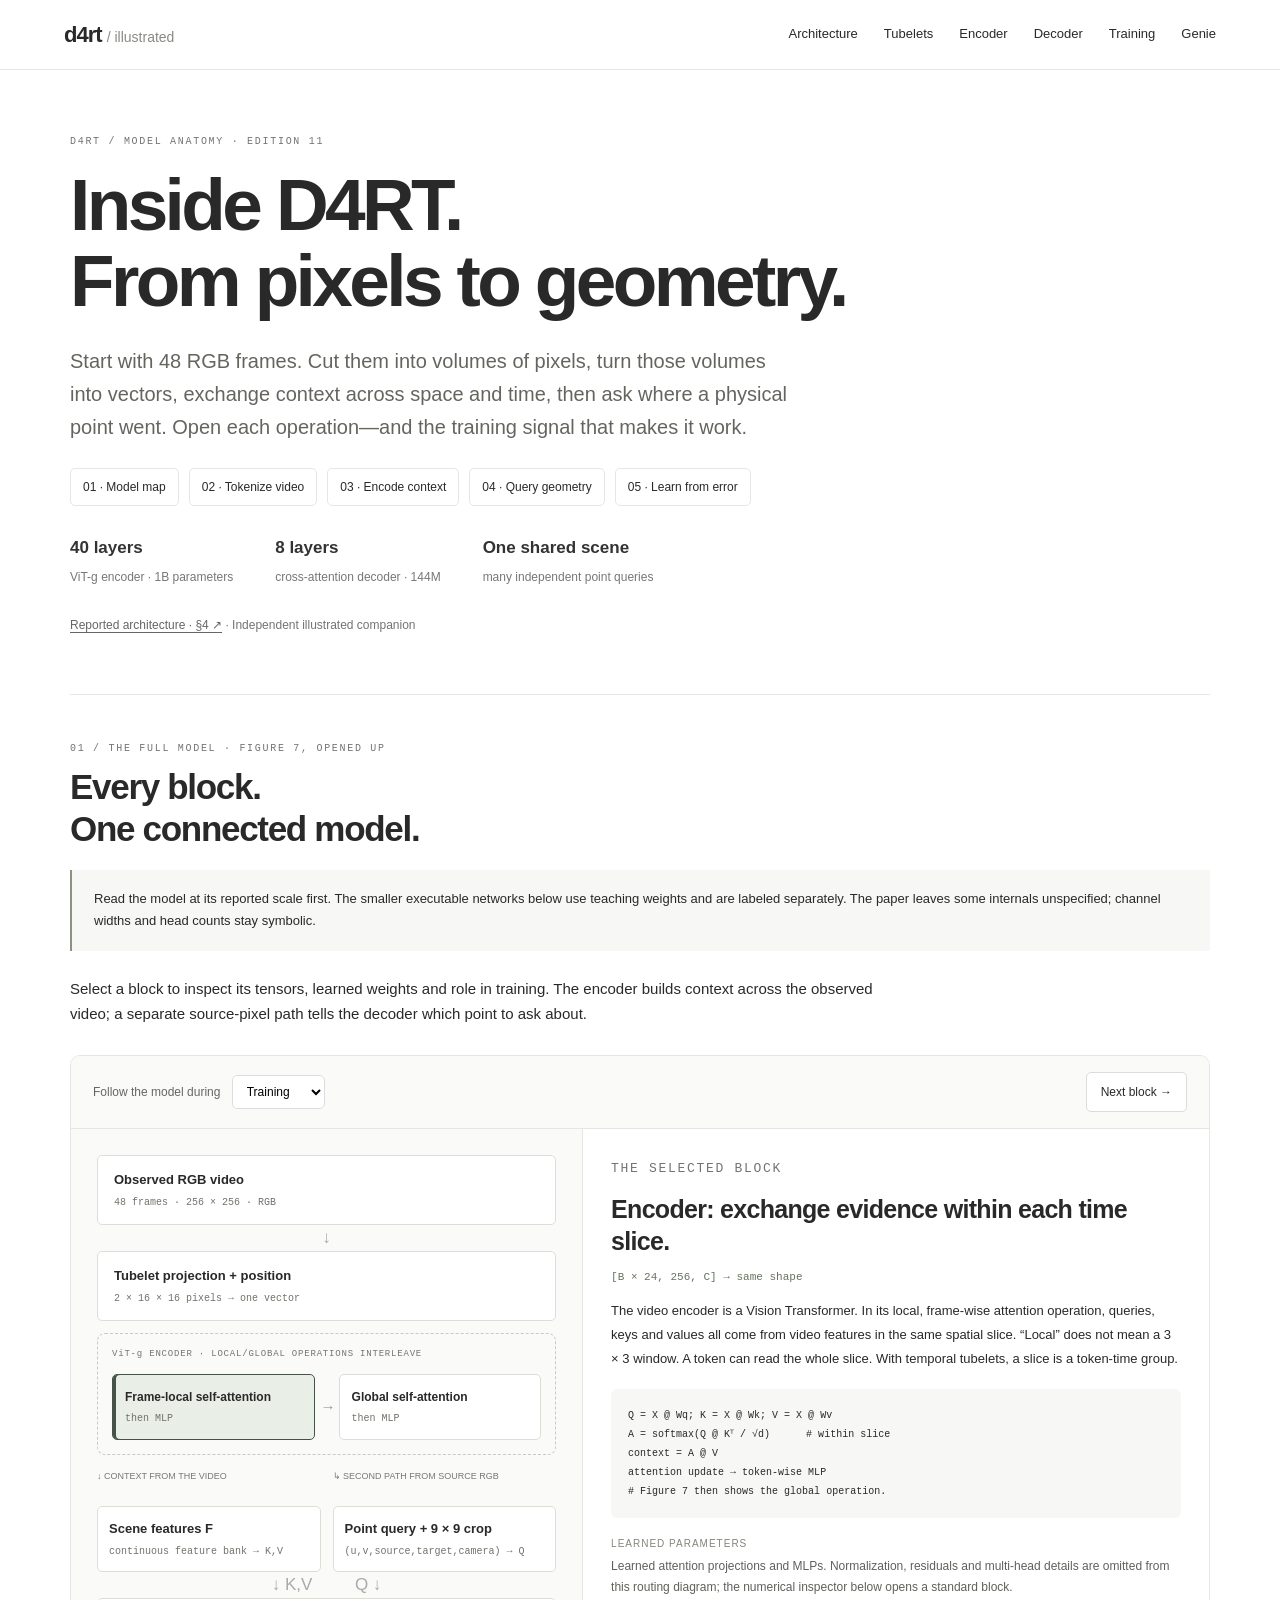
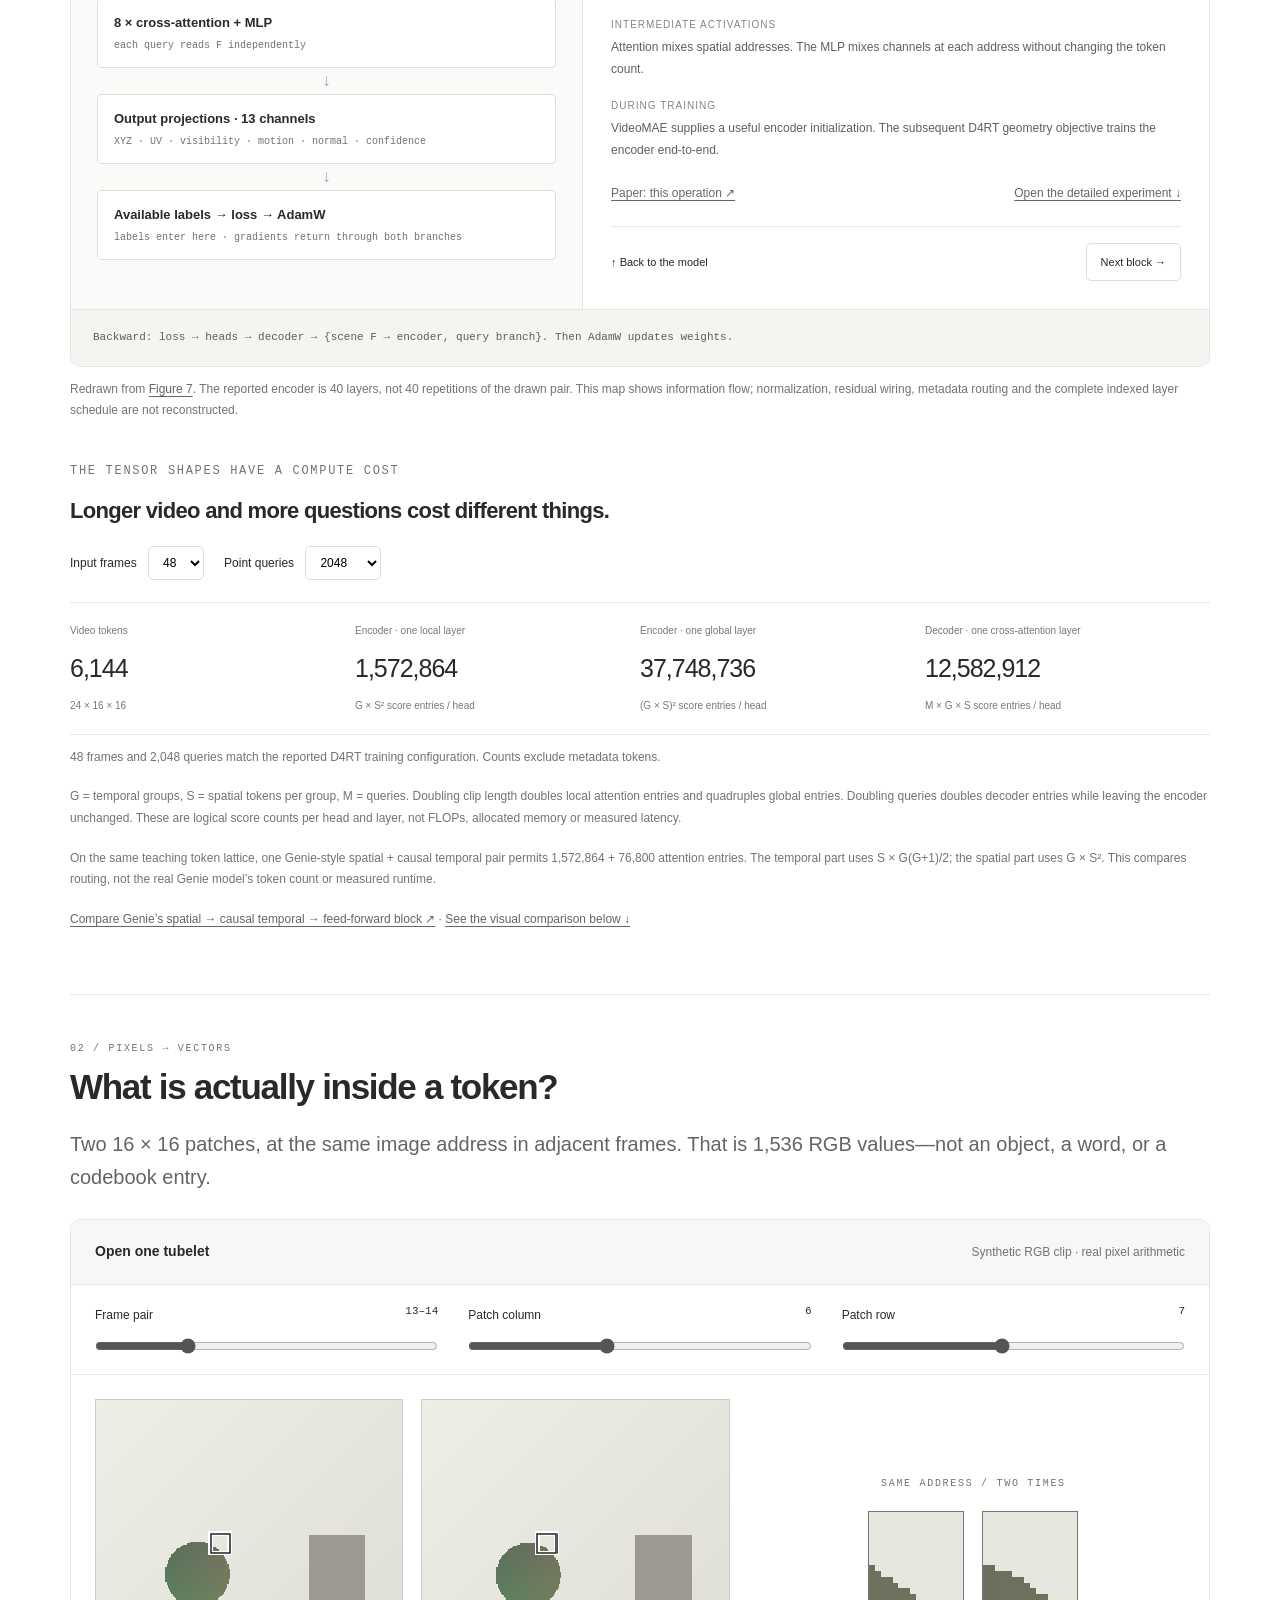
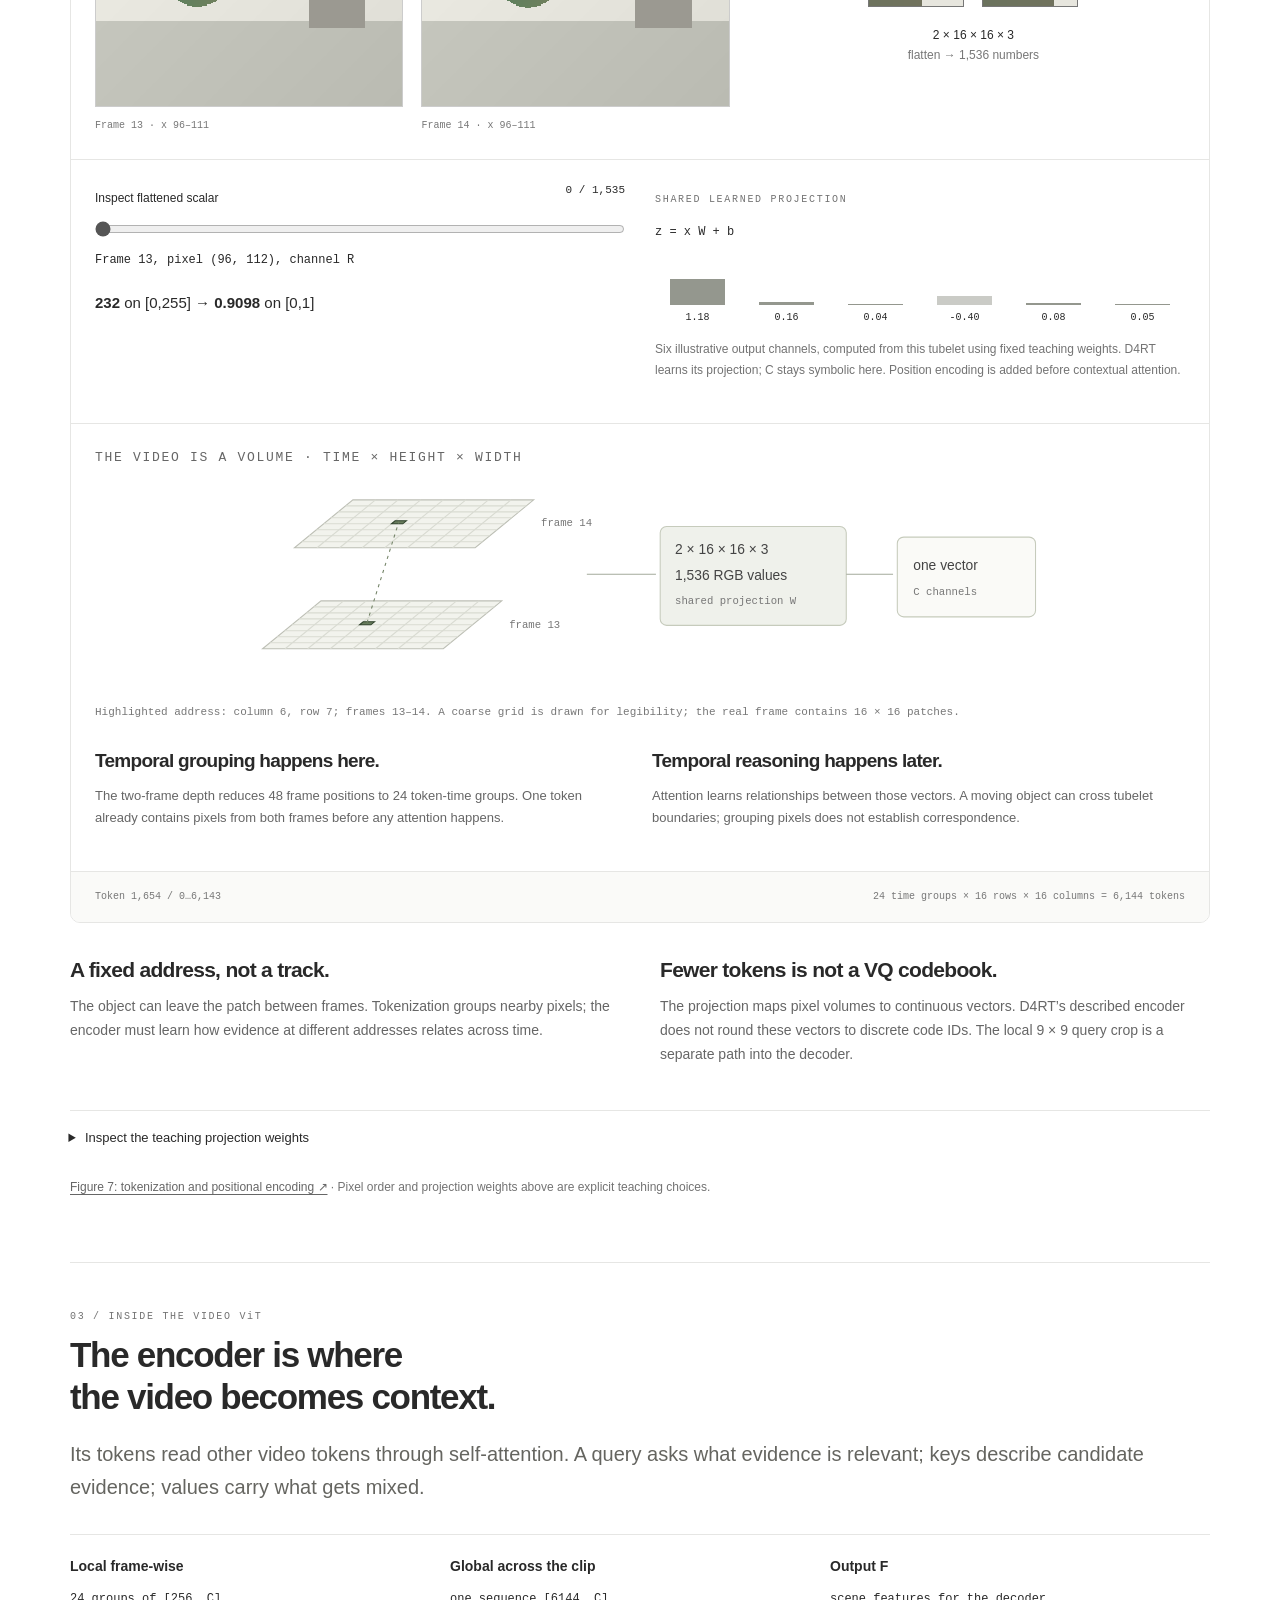
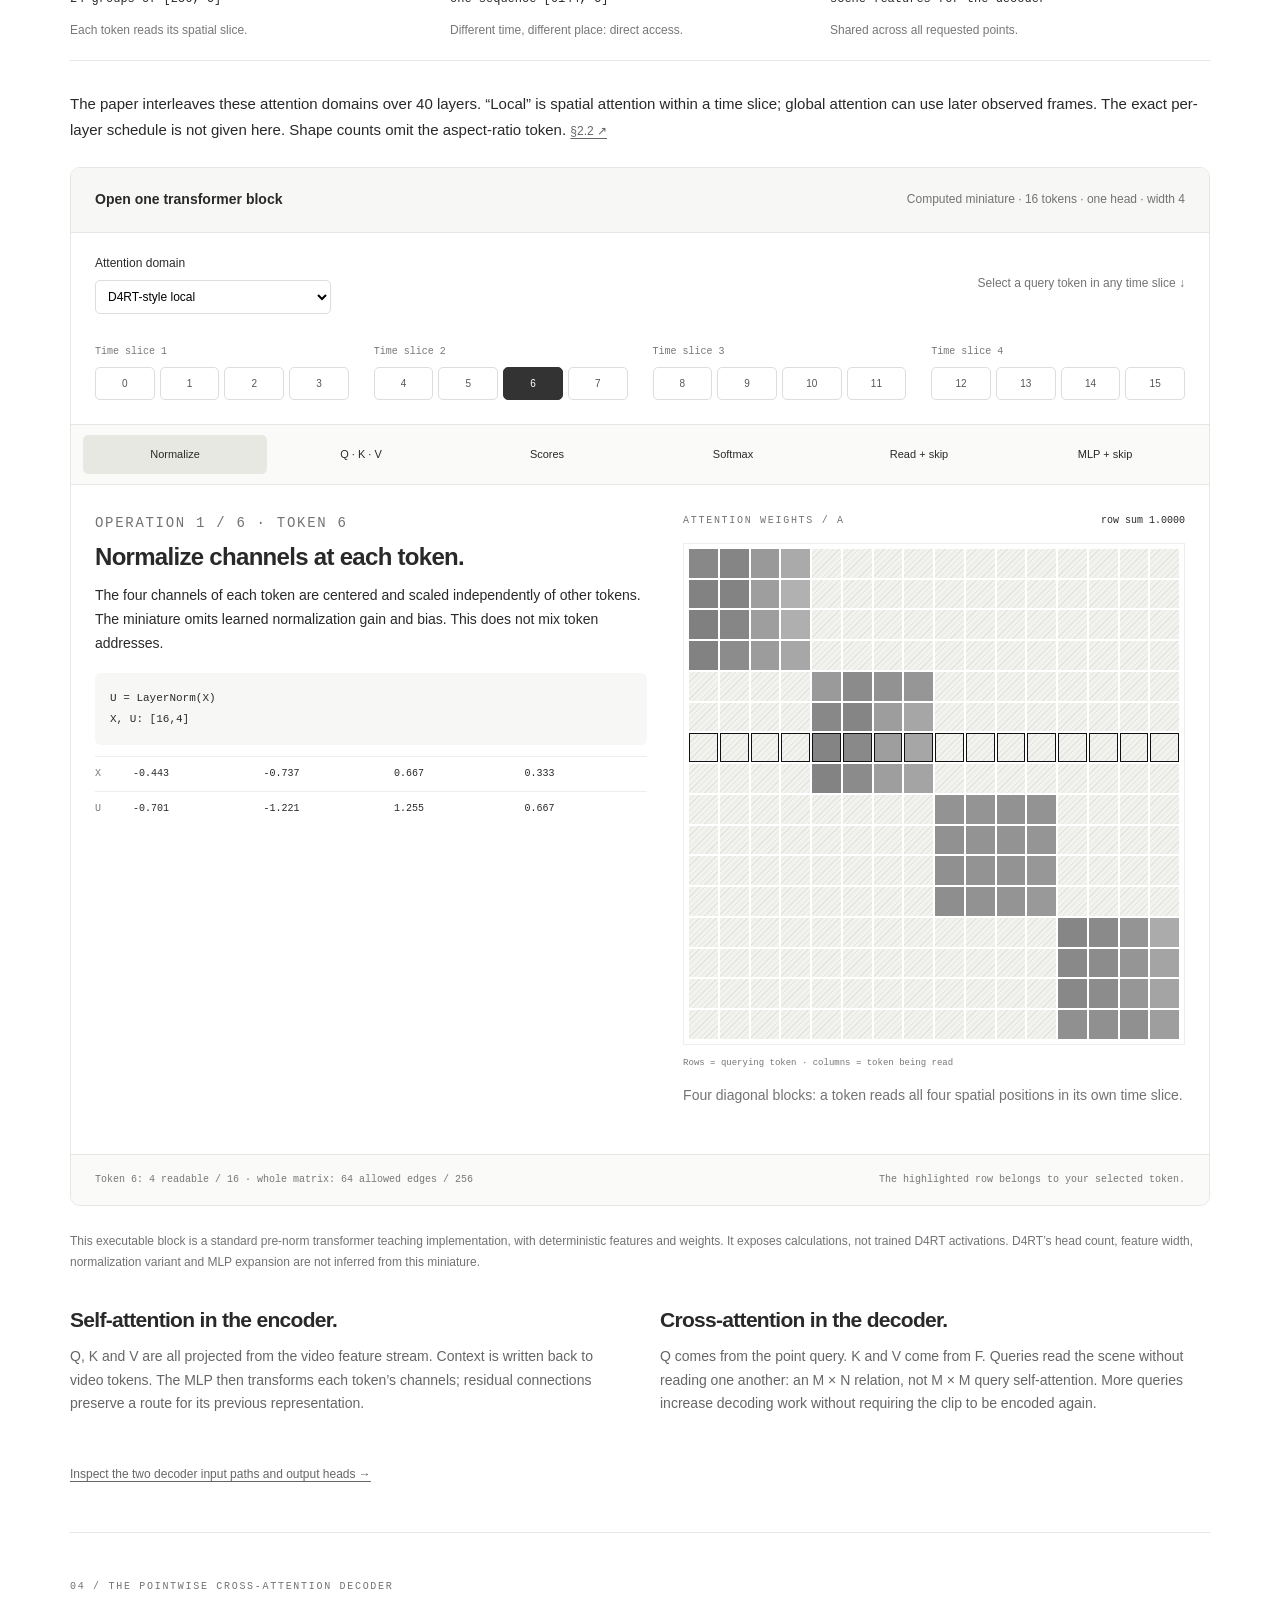
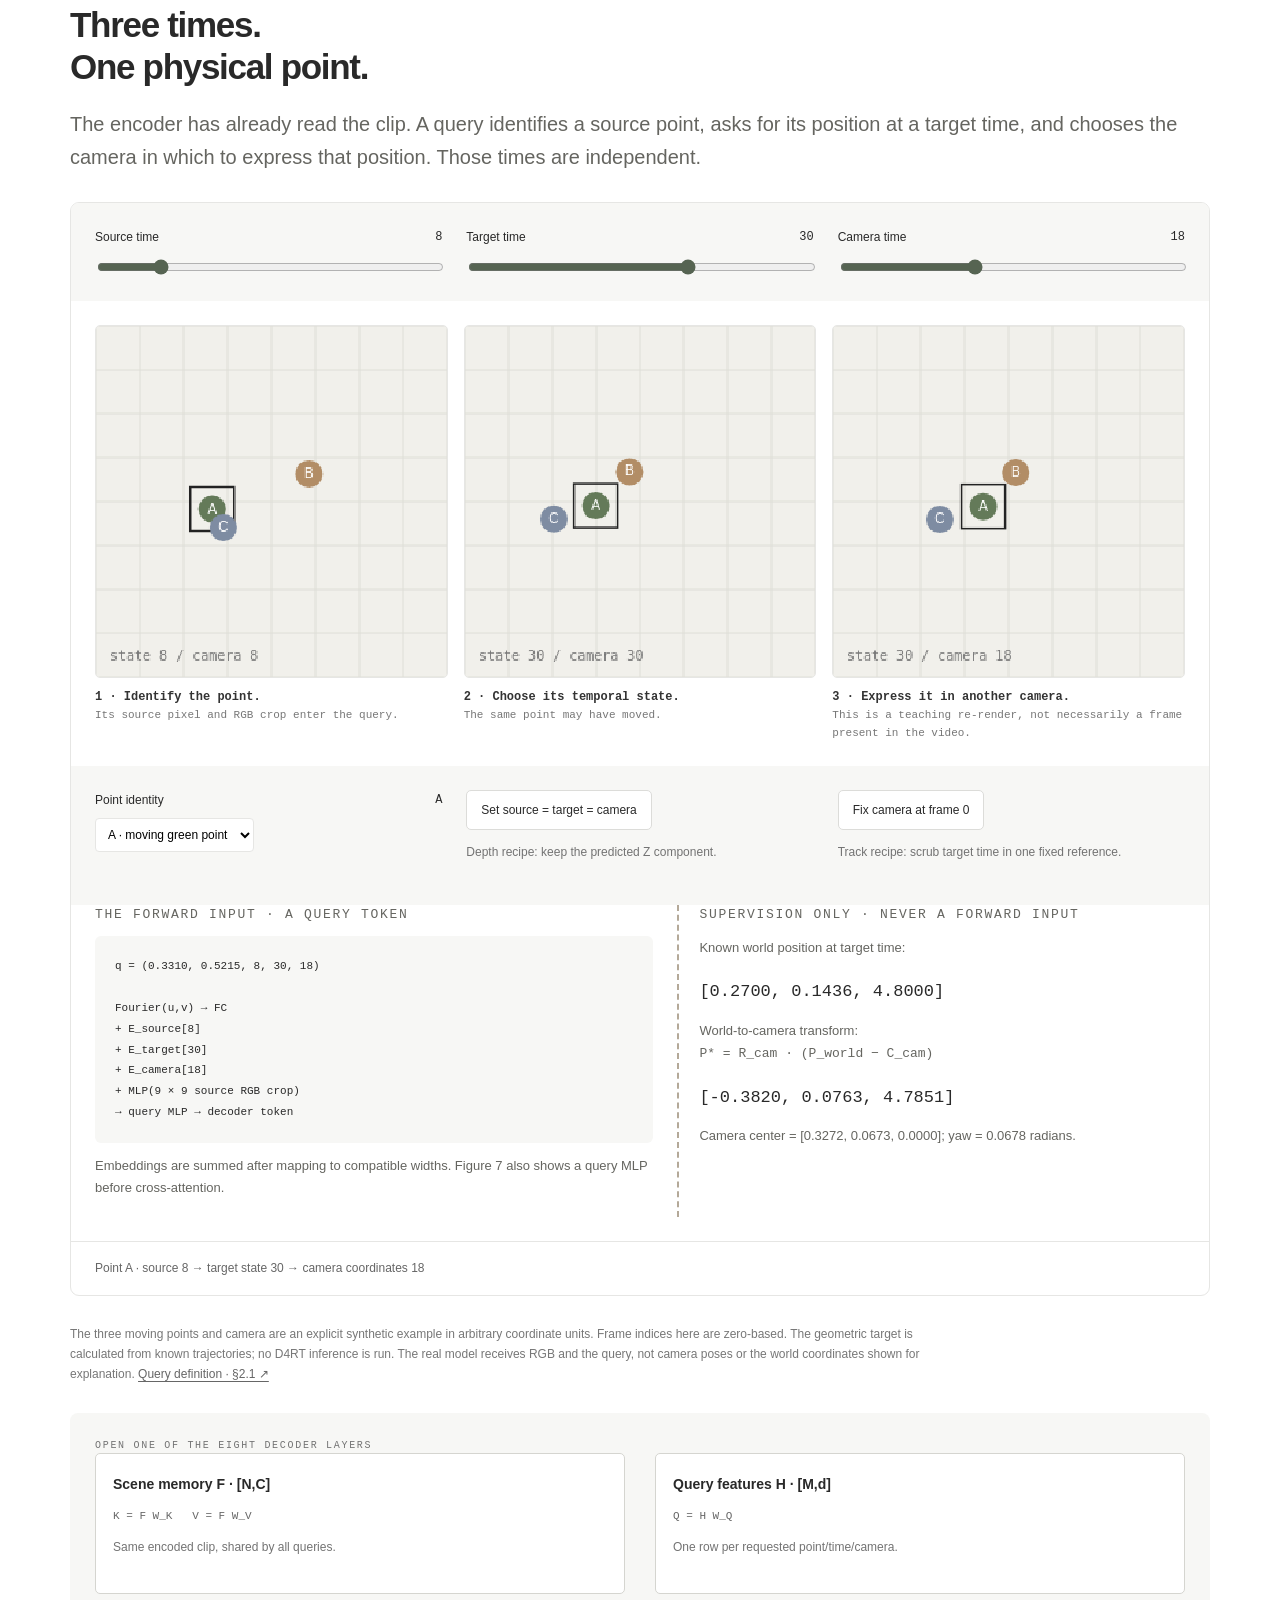
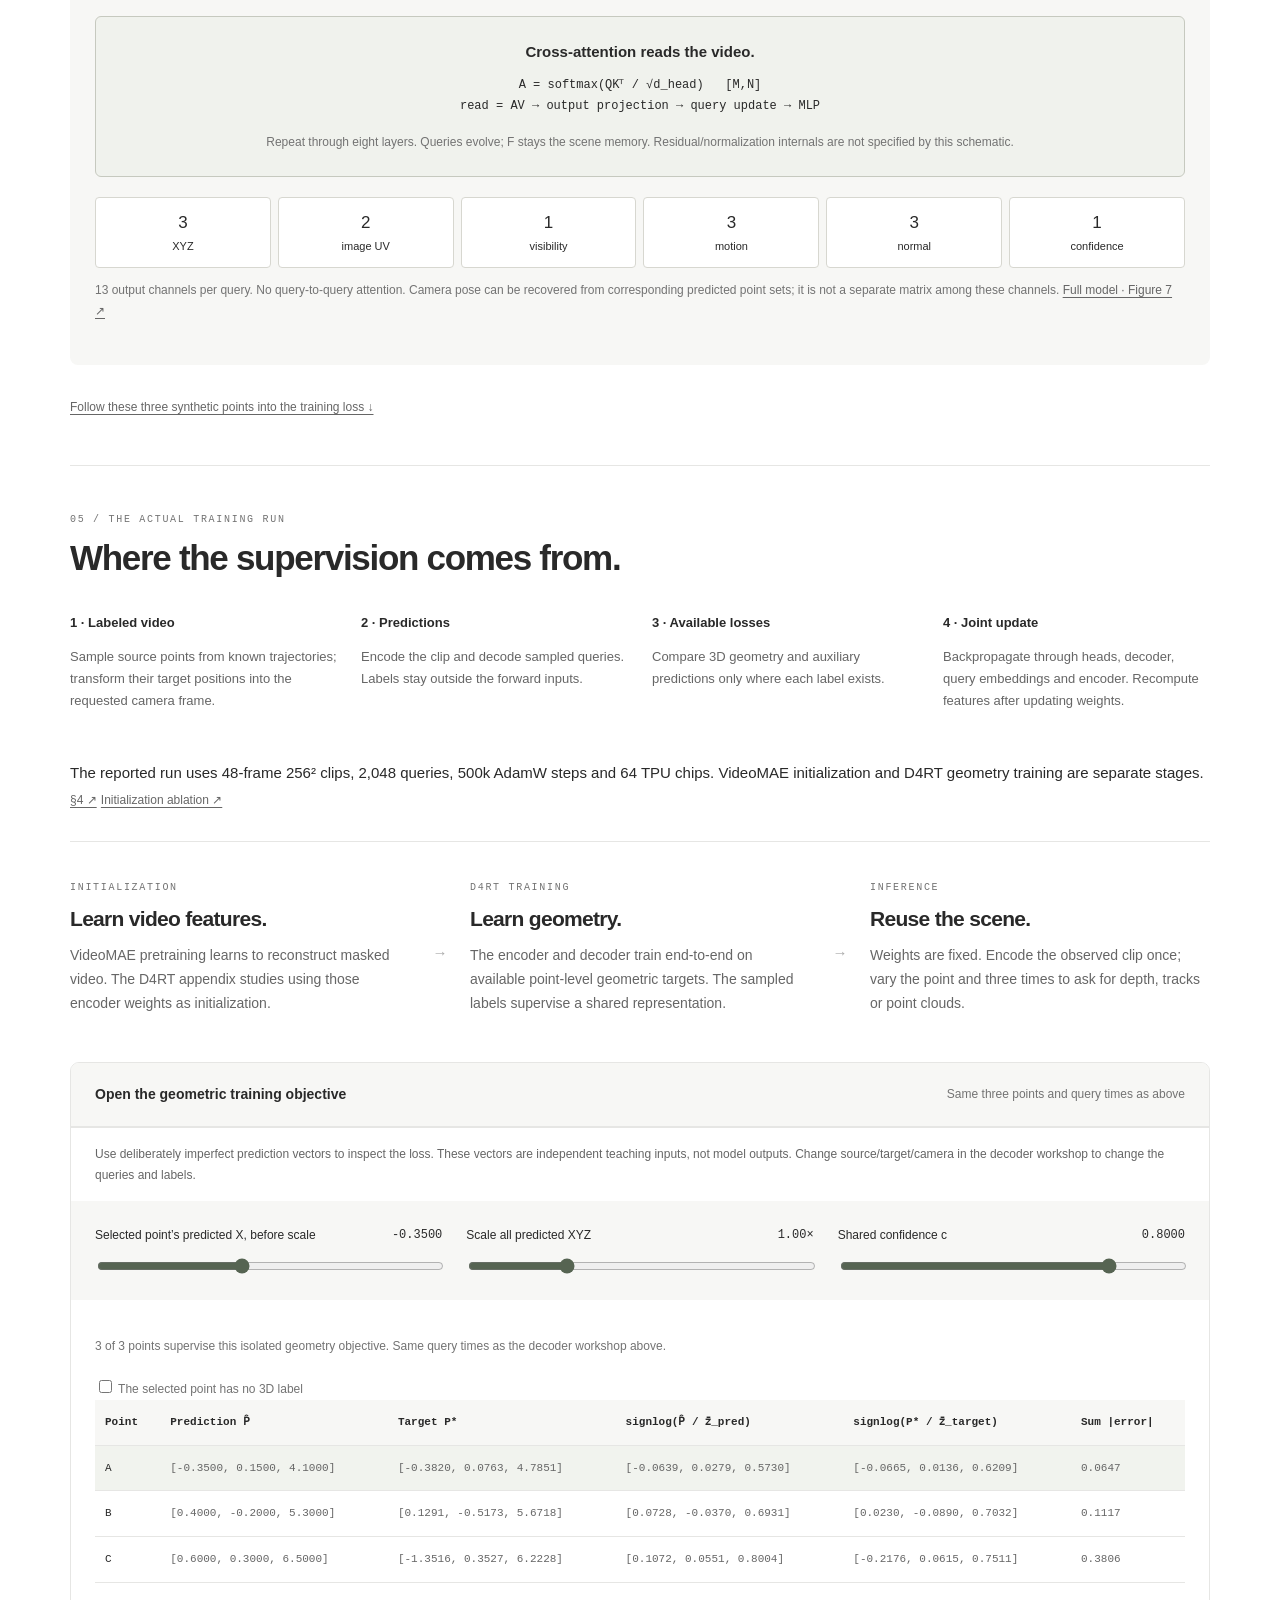
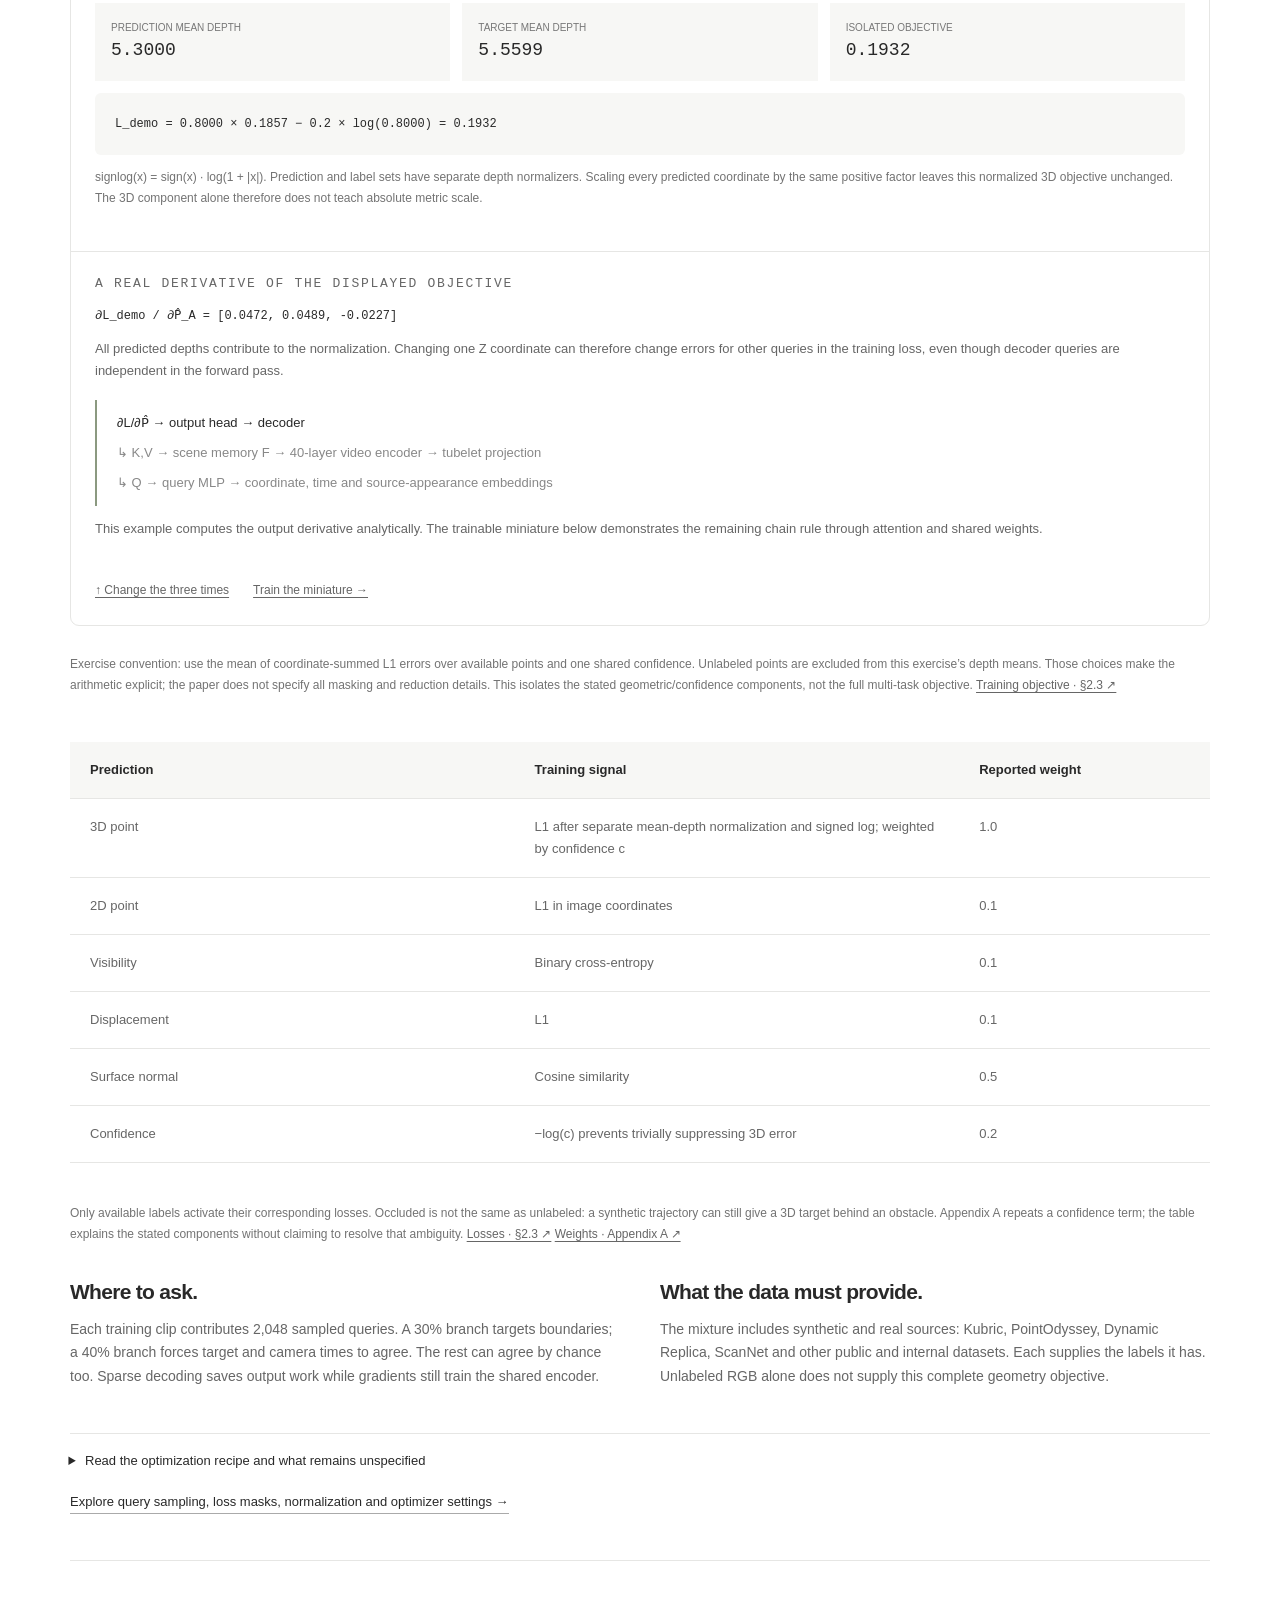
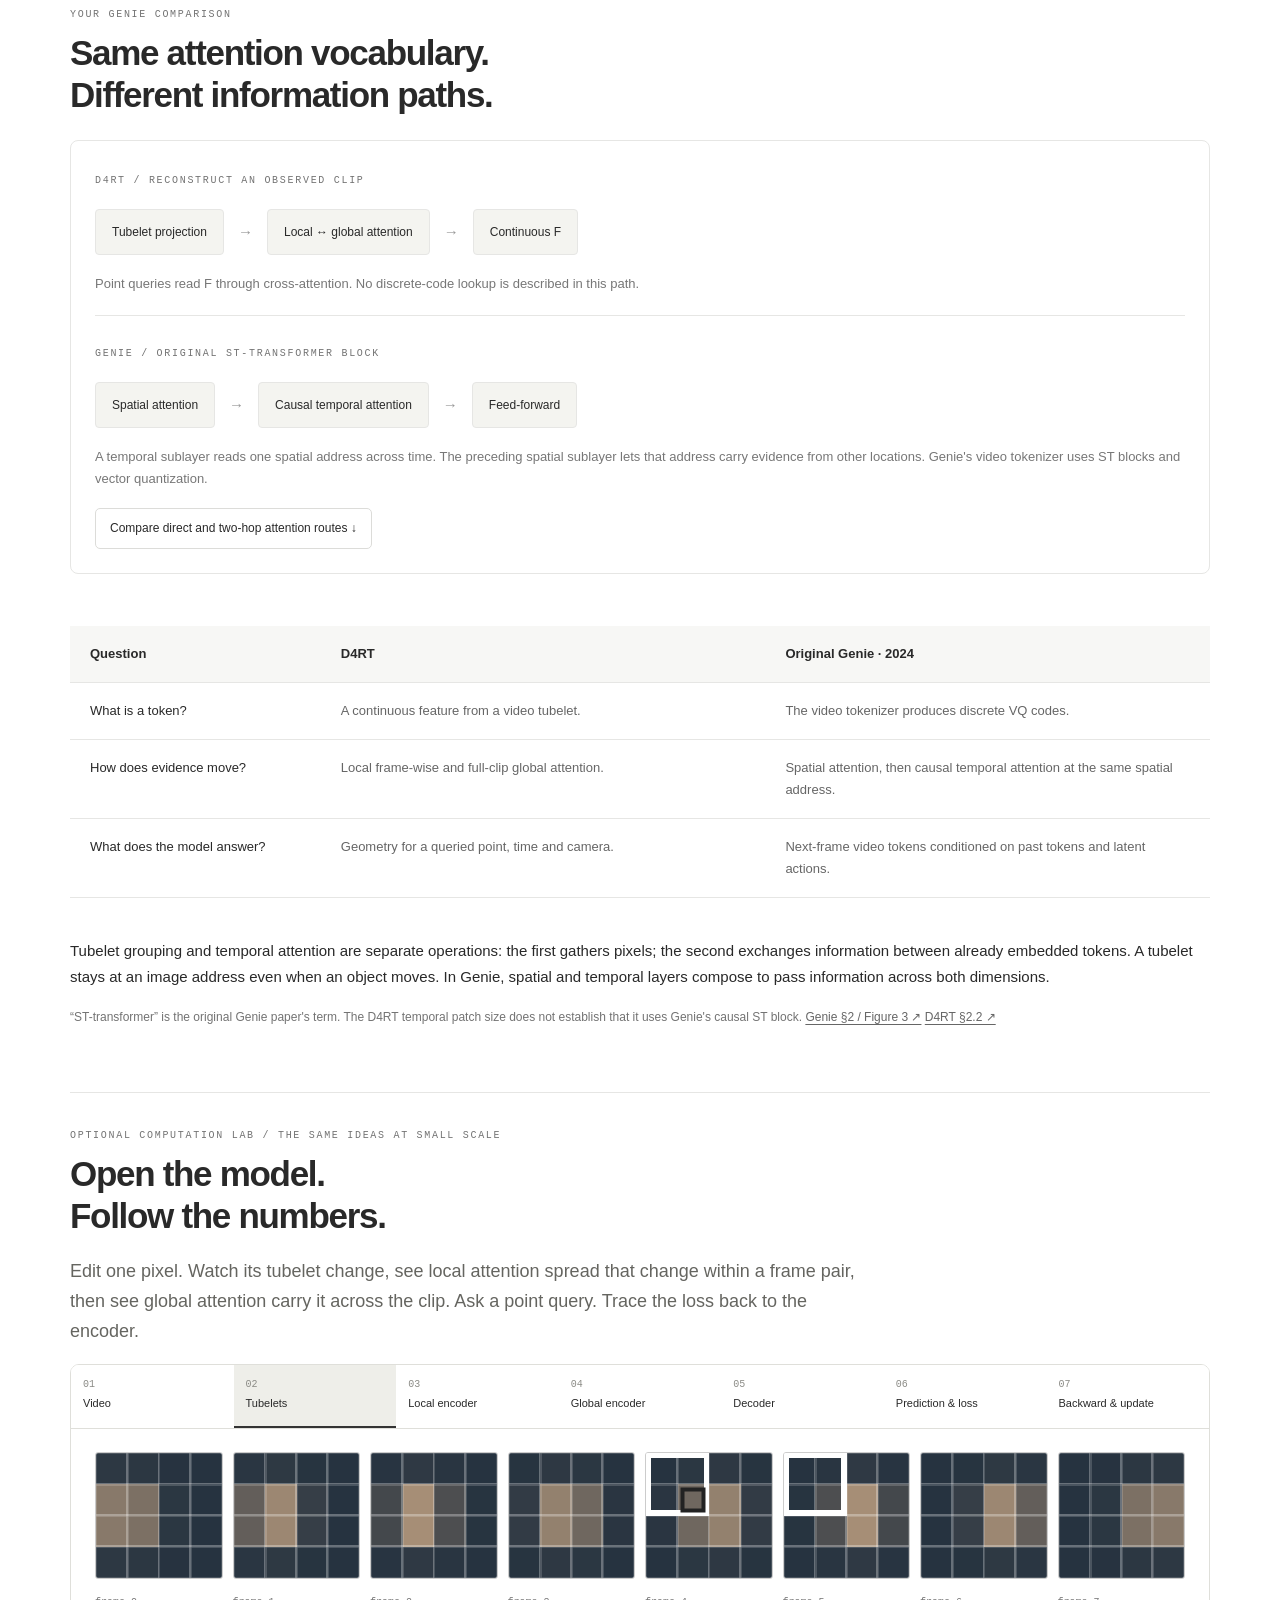
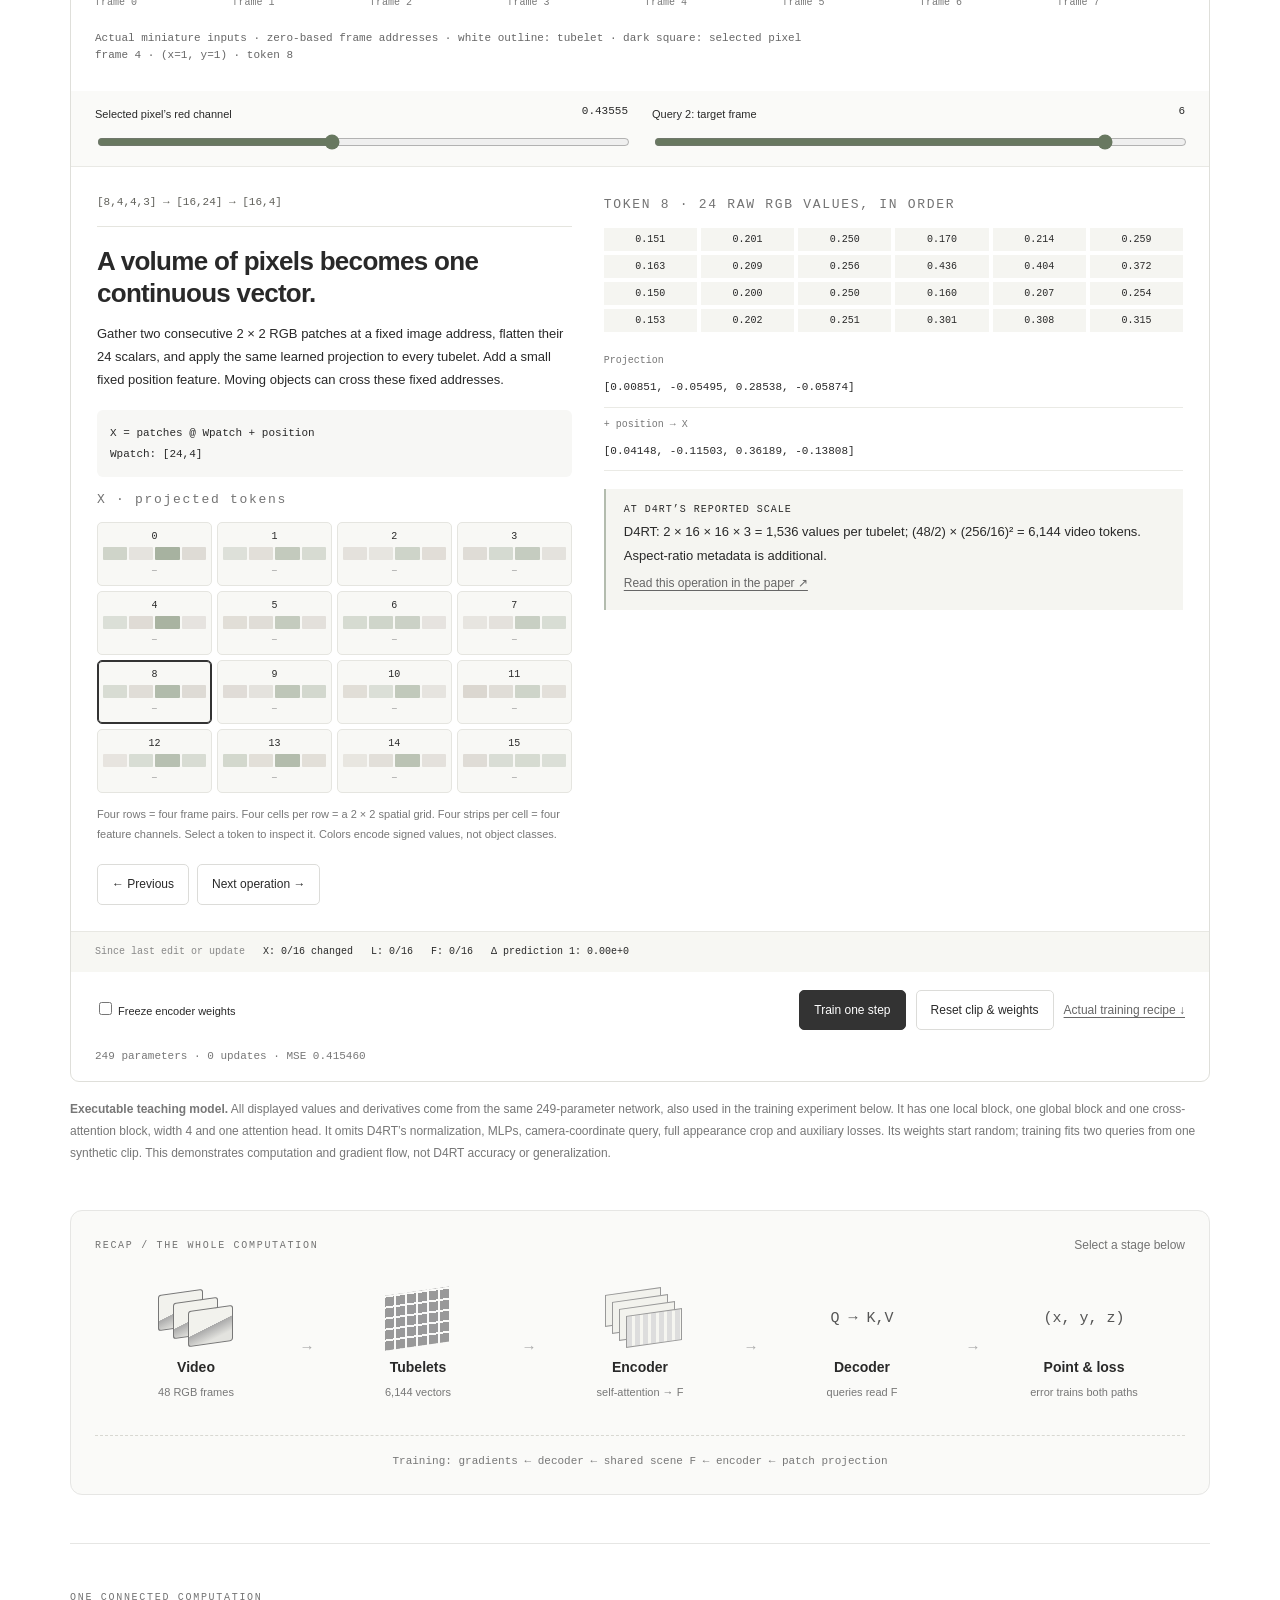
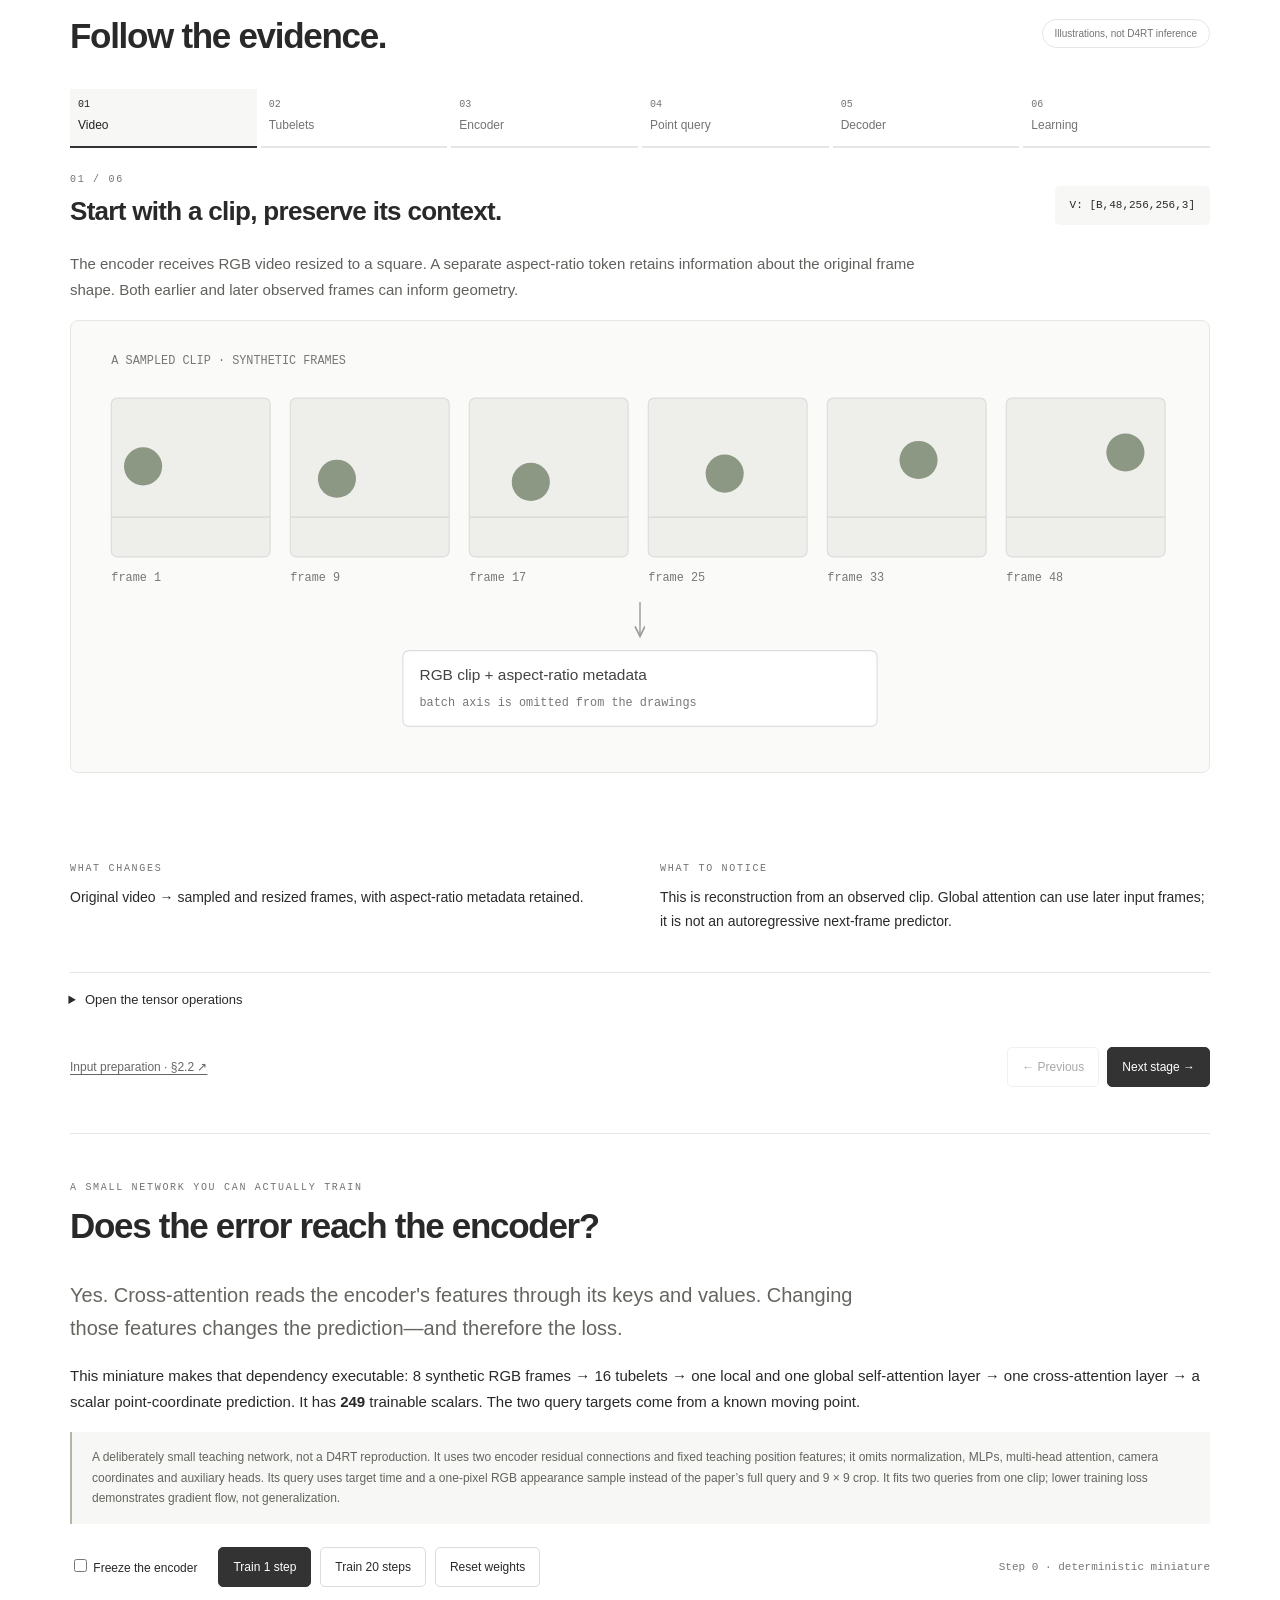
==== commit 8f8632ea: "Connect D4RT decoder anatomy to geometric supervision and training gradients" ====
--- a/index.html
+++ b/index.html
@@ -6,33 +6,19 @@
 <meta name="description" content="Follow pixels through D4RT's tubelet projection, ViT encoder, cross-attention decoder and training. An interactive, source-grounded anatomy.">
 <link rel="stylesheet" href="tour.css?v=7"><script defer src="tour.js?v=10"></script>
 <link rel="stylesheet" href="deep-dive.css?v=8"><script defer src="deep-dive.js?v=8"></script>
-<link rel="stylesheet" href="atlas.css?v=9"><script defer src="atlas.js?v=9"></script>
+<link rel="stylesheet" href="atlas.css?v=9"><script defer src="atlas.js?v=11"></script>
 <link rel="stylesheet" href="lifetime.css?v=10"><script defer src="lifetime.js?v=10"></script>
+<link rel="stylesheet" href="geometry-lab.css?v=11"><script defer src="geometry-lab.js?v=11"></script>
 </head>
 <body>
-<a class="skip" href="#tour">Skip to the anatomy</a>
-<header><a href="index.html" class="brand">d4rt <span>/ illustrated</span></a><nav aria-label="Site"><a href="#lifetime">Video lifetime</a><a href="#encoder">Encoder</a><a href="#model-atlas">Model</a><a href="#training">Training</a><a href="#sources">Sources ↗</a></nav></header>
+<a class="skip" href="#model-atlas">Skip to the anatomy</a>
+<header><a href="index.html" class="brand">d4rt <span>/ illustrated</span></a><nav aria-label="Site"><a href="#model-atlas">Architecture</a><a href="#tokenizer">Tubelets</a><a href="#encoder">Encoder</a><a href="#decoder">Decoder</a><a href="#training">Training</a><a href="#genie">Genie</a></nav></header>
 <main>
-<div class="intro" id="overview"><p class="eyebrow">D4RT / MODEL ANATOMY · EDITION 10</p><h1>Inside D4RT.<br>From pixels to geometry.</h1><p class="lead">The encoder is a video ViT: tubelets → frame-local attention → global attention. Its scene features feed an independent-query decoder. Follow that complete path, including the losses that teach it geometry.</p><div class="atlas-reading"><a href="#lifetime">Follow a video through the model ↓</a><a href="#model-atlas">Full architecture</a><a href="#tokenizer">Inspect a tubelet</a><a href="#training">Follow one training step</a></div><div class="hero-facts"><span><b>40 layers</b>ViT-g encoder · 1B parameters</span><span><b>8 layers</b>cross-attention decoder · 144M</span><span><b>One shared scene</b>many independent point queries</span></div><p class="small"><a class="source" href="https://arxiv.org/html/2512.08924v2#S4">Reported architecture · §4 ↗</a> · Independent illustrated companion</p></div>
-<section id="lifetime" aria-labelledby="lifetime-heading">
-<div class="life-heading"><p class="eyebrow">START HERE / ONE VIDEO, ALL THE WAY THROUGH</p><h2 id="lifetime-heading">Open the model.<br>Follow the numbers.</h2><p class="lead">Edit one pixel. Watch its tubelet change, see local attention spread that change within a frame pair, then see global attention carry it across the clip. Ask a point query. Trace the loss back to the encoder.</p></div>
-<div class="life-shell">
-<div id="life-steps" class="life-steps" role="group" aria-label="Choose an operation in the video lifetime"></div>
-<div id="life-film" class="life-film"></div>
-<p class="life-pixel-caption">Actual miniature inputs · zero-based frame addresses · white outline: tubelet · dark square: selected pixel<br><span id="life-pixel"></span></p>
-<div class="life-controls"><label>Selected pixel’s red channel <output id="life-red-value"></output><input id="life-red" type="range" min="0" max="1" step="0.01" value="0.5"></label><label>Query 2: target frame <output id="life-time-value"></output><input id="life-time" type="range" min="0" max="7" step="1" value="6"></label></div>
-<div class="life-main"><div><code id="life-shape" class="life-shape"></code><h3 id="life-title"></h3><p id="life-copy"></p><pre id="life-code"></pre><p id="life-bank-label" class="eyebrow"></p><div id="life-tokens" class="life-tokens" role="group" aria-label="Inspect a video token"></div><p class="life-bank-note">Four rows = four frame pairs. Four cells per row = a 2 × 2 spatial grid. Four strips per cell = four feature channels. Select a token to inspect it. Colors encode signed values, not object classes.</p><div class="life-actions"><button id="life-prev" type="button">← Previous</button><button id="life-next" type="button">Next operation →</button></div></div><div><div id="life-detail"></div><div class="life-paper"><strong>AT D4RT’S REPORTED SCALE</strong><p id="life-paper"></p><a id="life-source" class="source">Read this operation in the paper ↗</a></div></div></div>
-<div id="life-changes" class="life-changes" aria-live="polite"></div>
-<div class="life-bottom"><label><input id="life-freeze" type="checkbox"> Freeze encoder weights</label><button id="life-train" type="button" class="primary">Train one step</button><button id="life-reset" type="button">Reset clip & weights</button><a class="source" href="#training">Actual training recipe ↓</a></div>
-<div id="life-status" class="life-status" role="status"></div>
-</div>
-<p class="life-limit"><strong>Executable teaching model.</strong> All displayed values and derivatives come from the same 249-parameter network, also used in the training experiment below. It has one local block, one global block and one cross-attention block, width 4 and one attention head. It omits D4RT’s normalization, MLPs, camera-coordinate query, full appearance crop and auxiliary losses. Its weights start random; training fits two queries from one synthetic clip. This demonstrates computation and gradient flow, not D4RT accuracy or generalization.</p>
-</section>
-
+<div class="intro" id="overview"><p class="eyebrow">D4RT / MODEL ANATOMY · EDITION 11</p><h1>Inside D4RT.<br>From pixels to geometry.</h1><p class="lead">Start with 48 RGB frames. Cut them into volumes of pixels, turn those volumes into vectors, exchange context across space and time, then ask where a physical point went. Open each operation—and the training signal that makes it work.</p><div class="chapter-index"><a href="#model-atlas">01 · Model map</a><a href="#tokenizer">02 · Tokenize video</a><a href="#encoder">03 · Encode context</a><a href="#decoder">04 · Query geometry</a><a href="#training">05 · Learn from error</a></div><div class="hero-facts"><span><b>40 layers</b>ViT-g encoder · 1B parameters</span><span><b>8 layers</b>cross-attention decoder · 144M</span><span><b>One shared scene</b>many independent point queries</span></div><p class="small"><a class="source" href="https://arxiv.org/html/2512.08924v2#S4">Reported architecture · §4 ↗</a> · Independent illustrated companion</p></div>
 <section id="model-atlas" aria-labelledby="atlas-heading">
-<p class="eyebrow">THE FULL MODEL / FIGURE 7, OPENED UP</p>
+<p class="eyebrow">01 / THE FULL MODEL · FIGURE 7, OPENED UP</p>
 <h2 id="atlas-heading">Every block.<br>One connected model.</h2>
-<p class="atlas-intro">Select a block to inspect its tensors, learned weights and role in training. The encoder builds context across the observed video; a separate source-pixel path tells the decoder which point to ask about.</p>
+<p class="anatomy-reading-note">Read the model at its reported scale first. The smaller executable networks below use teaching weights and are labeled separately. The paper leaves some internals unspecified; channel widths and head counts stay symbolic.</p><p class="atlas-intro">Select a block to inspect its tensors, learned weights and role in training. The encoder builds context across the observed video; a separate source-pixel path tells the decoder which point to ask about.</p>
 <div class="atlas-shell">
 <div class="atlas-toolbar"><label>Follow the model during <select id="atlas-mode"><option value="train">Training</option><option value="infer">Inference</option></select></label><button id="atlas-next" type="button">Next block →</button></div>
 <div class="atlas-grid">
@@ -62,29 +48,15 @@
 <p id="atlas-budget-note"></p><p>G = temporal groups, S = spatial tokens per group, M = queries. Doubling clip length doubles local attention entries and quadruples global entries. Doubling queries doubles decoder entries while leaving the encoder unchanged. These are logical score counts per head and layer, not FLOPs, allocated memory or measured latency.</p><p id="atlas-genie-cost"></p><p><a class="source" href="https://arxiv.org/html/2402.15391v1#S2">Compare Genie’s spatial → causal temporal → feed-forward block ↗</a> · <a class="source" href="#genie">See the visual comparison below ↓</a></p>
 </div>
 </section>
-<div class="blueprint"><div class="blueprint-title"><span class="eyebrow">THE WHOLE COMPUTATION, BEFORE WE OPEN IT</span><span class="small">Select a stage below</span></div><div class="blueprint-grid"><button type="button" data-jump="0"><span class="glyph film"><i></i><i></i><i></i></span><b>Video</b><small>48 RGB frames</small></button><span class="arrow">→</span><button type="button" data-jump="1"><span class="glyph mosaic"></span><b>Tubelets</b><small>6,144 vectors</small></button><span class="arrow">→</span><button type="button" data-jump="2"><span class="glyph layers"><i></i><i></i><i></i><i></i></span><b>Encoder</b><small>self-attention → F</small></button><span class="arrow">→</span><button type="button" data-jump="4"><span class="glyph query-glyph">Q → K,V</span><b>Decoder</b><small>queries read F</small></button><span class="arrow">→</span><button type="button" data-jump="5"><span class="glyph point-glyph">(x, y, z)</span><b>Point & loss</b><small>error trains both paths</small></button></div><p class="blueprint-return">Training: gradients ← decoder ← shared scene F ← encoder ← patch projection</p></div>
-<section id="tour" aria-labelledby="tour-heading">
-<div class="section-head"><div><p class="eyebrow">ONE CONNECTED COMPUTATION</p><h2 id="tour-heading">Follow the evidence.</h2></div><span class="pill">Illustrations, not D4RT inference</span></div>
-<div id="stages" class="stages" role="tablist" aria-label="Video lifetime"></div>
-<div id="stage-panel" role="tabpanel" tabindex="0">
-<div class="panel-title"><div><p id="stage-number" class="eyebrow"></p><h3 id="stage-title"></h3></div><code id="stage-shape"></code></div>
-<p id="stage-copy" class="stage-copy"></p>
-<div class="visual" role="region" tabindex="0" aria-label="Model diagram; scroll horizontally on small screens"><svg id="diagram" viewBox="0 0 960 380" role="img"></svg></div>
-<p class="diagram-hint">On a small screen, swipe the diagram to inspect the whole path ↔</p>
-<div id="stage-controls" class="controls"></div>
-<div class="explanation"><div><span class="eyebrow">WHAT CHANGES</span><p id="stage-change"></p></div><div><span class="eyebrow">WHAT TO NOTICE</span><p id="stage-notice"></p></div></div>
-<details><summary>Open the tensor operations</summary><pre id="stage-code"></pre><p id="stage-boundary" class="small"></p></details>
-<div class="stage-footer"><a id="stage-link" class="source"></a><div><button id="prev" type="button">← Previous</button><button id="next" type="button" class="primary">Next stage →</button></div></div>
-</div>
-</section>
 <section id="tokenizer">
-  <p class="eyebrow">01 / PIXELS → VECTORS</p><h2>What is actually inside a token?</h2>
+  <p class="eyebrow">02 / PIXELS → VECTORS</p><h2>What is actually inside a token?</h2>
   <p class="lead">Two 16 × 16 patches, at the same image address in adjacent frames. That is 1,536 RGB values—not an object, a word, or a codebook entry.</p>
   <div class="lab-shell">
     <div class="lab-heading"><b>Open one tubelet</b><span class="small">Synthetic RGB clip · real pixel arithmetic</span></div>
     <div class="pixel-controls"><label>Frame pair <output id="dd-time-out"></output><input id="dd-time" type="range" min="0" max="23" value="6"></label><label>Patch column <output id="dd-col-out"></output><input id="dd-col" type="range" min="0" max="15" value="6"></label><label>Patch row <output id="dd-row-out"></output><input id="dd-row" type="range" min="0" max="15" value="7"></label></div>
     <div class="pixel-pipeline"><div class="frames"><figure><canvas id="dd-frame-a" width="256" height="256" aria-label="First RGB frame with selected patch"></canvas><figcaption id="dd-frame-a-label"></figcaption></figure><figure><canvas id="dd-frame-b" width="256" height="256" aria-label="Second RGB frame with the same patch address"></canvas><figcaption id="dd-frame-b-label"></figcaption></figure></div><div class="patch-closeup"><span class="eyebrow">SAME ADDRESS / TWO TIMES</span><div><canvas id="dd-crop-a" width="16" height="16" aria-label="First sixteen by sixteen crop"></canvas><canvas id="dd-crop-b" width="16" height="16" aria-label="Second sixteen by sixteen crop"></canvas></div><b>2 × 16 × 16 × 3</b><span>flatten → 1,536 numbers</span></div></div>
     <div class="pixel-readout"><div><label for="dd-scalar">Inspect flattened scalar <output id="dd-scalar-out"></output></label><input id="dd-scalar" type="range" min="0" max="1535" value="0"><p id="dd-pixel-address" class="mono"></p><p id="dd-pixel-value"></p></div><div><span class="eyebrow">SHARED LEARNED PROJECTION</span><p class="mono">z = x W + b</p><div id="dd-features" class="feature-strip"></div><p class="small">Six illustrative output channels, computed from this tubelet using fixed teaching weights. D4RT learns its projection; C stays symbolic here. Position encoding is added before contextual attention.</p></div></div>
+    <div class="tubelet-cutaway"><p class="eyebrow">THE VIDEO IS A VOLUME · TIME × HEIGHT × WIDTH</p><div class="tubelet-pan" tabindex="0" role="region" aria-label="Tubelet volume diagram; scroll horizontally on small screens"><svg id="geo-volume" viewBox="0 0 790 210" role="img" aria-label="Video frames stacked across time; two patches at the same image address form one tubelet"></svg></div><p id="geo-volume-address" class="tube-caption"></p><div class="tube-layers"><div><h3>Temporal grouping happens here.</h3><p>The two-frame depth reduces 48 frame positions to 24 token-time groups. One token already contains pixels from both frames before any attention happens.</p></div><div><h3>Temporal reasoning happens later.</h3><p>Attention learns relationships between those vectors. A moving object can cross tubelet boundaries; grouping pixels does not establish correspondence.</p></div></div></div>
     <div class="lab-bottom"><code id="dd-token-address"></code><span>24 time groups × 16 rows × 16 columns = 6,144 tokens</span></div>
   </div>
   <div class="two-notes"><div><h3>A fixed address, not a track.</h3><p>The object can leave the patch between frames. Tokenization groups nearby pixels; the encoder must learn how evidence at different addresses relates across time.</p></div><div><h3>Fewer tokens is not a VQ codebook.</h3><p>The projection maps pixel volumes to continuous vectors. D4RT’s described encoder does not round these vectors to discrete code IDs. The local 9 × 9 query crop is a separate path into the decoder.</p></div></div>
@@ -94,7 +66,7 @@
 z[j] = Σₖ x[k] W[k,j]</pre><p class="small">The six displayed channels are a fixed linear projection. Negative and positive values are both retained. An actual D4RT patch projection learns its weights during training; this inspector does not load them.</p></details><p class="small"><a class="source" href="https://arxiv.org/html/2512.08924v2#A1">Figure 7: tokenization and positional encoding ↗</a> · Pixel order and projection weights above are explicit teaching choices.</p>
 </section>
 <section id="encoder">
-  <p class="eyebrow">02 / INSIDE THE VIDEO ViT</p><h2>The encoder is where<br>the video becomes context.</h2>
+  <p class="eyebrow">03 / INSIDE THE VIDEO ViT</p><h2>The encoder is where<br>the video becomes context.</h2>
   <p class="lead">Its tokens read other video tokens through self-attention. A query asks what evidence is relevant; keys describe candidate evidence; values carry what gets mixed.</p>
   <div class="encoder-spec"><div><b>Local frame-wise</b><code>24 groups of [256, C]</code><span>Each token reads its spatial slice.</span></div><div><b>Global across the clip</b><code>one sequence [6144, C]</code><span>Different time, different place: direct access.</span></div><div><b>Output F</b><code>scene features for the decoder</code><span>Shared across all requested points.</span></div></div>
   <p>The paper interleaves these attention domains over 40 layers. “Local” is spatial attention within a time slice; global attention can use later observed frames. The exact per-layer schedule is not given here. Shape counts omit the aspect-ratio token. <a class="source" href="https://arxiv.org/html/2512.08924v2#S2.SS2">§2.2 ↗</a></p>
@@ -111,14 +83,67 @@
   <a class="source" href="reference.html#decoder">Inspect the two decoder input paths and output heads →</a>
 </section>
 
-<section class="training-recipe" id="training"><p class="eyebrow">THE ACTUAL TRAINING RUN</p><h2>Where the supervision comes from.</h2><div class="recipe-flow"><div><b>1 · Labeled video</b><p>Sample source points from known trajectories; transform their target positions into the requested camera frame.</p></div><div><b>2 · Predictions</b><p>Encode the clip and decode sampled queries. Labels stay outside the forward inputs.</p></div><div><b>3 · Available losses</b><p>Compare 3D geometry and auxiliary predictions only where each label exists.</p></div><div><b>4 · Joint update</b><p>Backpropagate through heads, decoder, query embeddings and encoder. Recompute features after updating weights.</p></div></div><p>The reported run uses 48-frame 256² clips, 2,048 queries, 500k AdamW steps and 64 TPU chips. VideoMAE initialization and D4RT geometry training are separate stages. <a class="source" href="https://arxiv.org/html/2512.08924v2#S4">§4 ↗</a> <a class="source" href="https://arxiv.org/html/2512.08924v2#A4">Initialization ablation ↗</a></p><div class="training-phases"><div><span class="eyebrow">INITIALIZATION</span><h3>Learn video features.</h3><p>VideoMAE pretraining learns to reconstruct masked video. The D4RT appendix studies using those encoder weights as initialization.</p></div><span class="arrow">→</span><div><span class="eyebrow">D4RT TRAINING</span><h3>Learn geometry.</h3><p>The encoder and decoder train end-to-end on available point-level geometric targets. The sampled labels supervise a shared representation.</p></div><span class="arrow">→</span><div><span class="eyebrow">INFERENCE</span><h3>Reuse the scene.</h3><p>Weights are fixed. Encode the observed clip once; vary the point and three times to ask for depth, tracks or point clouds.</p></div></div>
-<div class="label-example"><span class="eyebrow">THE TRAINING PAIR</span><div><p><b>Input query</b><code>(u, v, t_source, t_target, t_camera)</code><span>plus the source point’s 9 × 9 RGB crop</span></p><span class="arrow">→</span><p><b>Geometry target</b><code>P* = R_c · P_world(t_target) + b_c</code><span>R_c and b_c are the rotation and translation at camera time.</span></p></div><p class="small">The source location identifies a physical point. Its trajectory supplies a target position; the requested camera defines the coordinates. Here R_c and b_c are world-to-camera extrinsics. Targets enter the loss, never the model’s forward inputs. <a class="source" href="reference.html#model-lifetime">Change all three times in the geometric label workshop →</a></p></div>
+<section id="decoder" aria-labelledby="decoder-heading">
+<p class="eyebrow">04 / THE POINTWISE CROSS-ATTENTION DECODER</p><h2 id="decoder-heading">Three times.<br>One physical point.</h2>
+<p class="lead">The encoder has already read the clip. A query identifies a source point, asks for its position at a target time, and chooses the camera in which to express that position. Those times are independent.</p>
+<div class="geometry-shell" id="geometry-lab">
+<div class="geometry-controls"><label>Source time <output id="geo-src-out"></output><input id="geo-src" type="range" min="0" max="47" value="8"></label><label>Target time <output id="geo-tgt-out"></output><input id="geo-tgt" type="range" min="0" max="47" value="30"></label><label>Camera time <output id="geo-cam-out"></output><input id="geo-cam" type="range" min="0" max="47" value="18"></label></div>
+<div class="geometry-scenes"><figure><canvas id="geo-source" width="256" height="256" aria-label="Source point in its source video frame"></canvas><figcaption><b>1 · Identify the point.</b>Its source pixel and RGB crop enter the query.</figcaption></figure><figure><canvas id="geo-target" width="256" height="256" aria-label="The scene at target time, viewed by the target frame camera"></canvas><figcaption><b>2 · Choose its temporal state.</b>The same point may have moved.</figcaption></figure><figure><canvas id="geo-reference" width="256" height="256" aria-label="Target-time scene re-expressed from the requested camera viewpoint"></canvas><figcaption><b>3 · Express it in another camera.</b>This is a teaching re-render, not necessarily a frame present in the video.</figcaption></figure></div>
+<div class="geometry-controls"><label>Point identity <output id="geo-point-out"></output><select id="geo-point"><option value="0">A · moving green point</option><option value="1">B · moving tan point</option><option value="2">C · moving gray point</option></select></label><div><button id="geo-depth-task" type="button">Set source = target = camera</button><p class="small">Depth recipe: keep the predicted Z component.</p></div><div><button id="geo-track-task" type="button">Fix camera at frame 0</button><p class="small">Track recipe: scrub target time in one fixed reference.</p></div></div>
+<div class="geometry-query"><div><p class="eyebrow">THE FORWARD INPUT · A QUERY TOKEN</p><pre id="geo-query"></pre><p>Embeddings are summed after mapping to compatible widths. Figure 7 also shows a query MLP before cross-attention.</p></div><div class="label-only"><p class="eyebrow">SUPERVISION ONLY · NEVER A FORWARD INPUT</p><p>Known world position at target time:</p><code id="geo-world" class="geometry-target"></code><p>World-to-camera transform:<br><code>P* = R_cam · (P_world − C_cam)</code></p><code id="geo-coordinate" class="geometry-target"></code><p id="geo-camera"></p></div></div>
+<p id="geo-times" class="geometry-caption" role="status"></p>
+</div>
+<p class="geometry-source">The three moving points and camera are an explicit synthetic example in arbitrary coordinate units. Frame indices here are zero-based. The geometric target is calculated from known trajectories; no D4RT inference is run. The real model receives RGB and the query, not camera poses or the world coordinates shown for explanation. <a class="source" href="https://arxiv.org/html/2512.08924v2#S2.SS1">Query definition · §2.1 ↗</a></p>
+<div class="decoder-wiring"><p class="eyebrow">OPEN ONE OF THE EIGHT DECODER LAYERS</p><div class="decoder-inputs"><div><b>Scene memory F · [N,C]</b><code>K = F W_K &nbsp; V = F W_V</code><p class="small">Same encoded clip, shared by all queries.</p></div><div><b>Query features H · [M,d]</b><code>Q = H W_Q</code><p class="small">One row per requested point/time/camera.</p></div></div><div class="decoder-core"><b>Cross-attention reads the video.</b><p>A = softmax(QKᵀ / √d_head) &nbsp; [M,N]<br>read = AV → output projection → query update → MLP</p><span class="small">Repeat through eight layers. Queries evolve; F stays the scene memory. Residual/normalization internals are not specified by this schematic.</span></div><div class="decoder-heads"><span><b>3</b>XYZ</span><span><b>2</b>image UV</span><span><b>1</b>visibility</span><span><b>3</b>motion</span><span><b>3</b>normal</span><span><b>1</b>confidence</span></div><p class="small">13 output channels per query. No query-to-query attention. Camera pose can be recovered from corresponding predicted point sets; it is not a separate matrix among these channels. <a class="source" href="https://arxiv.org/html/2512.08924v2#A1">Full model · Figure 7 ↗</a></p></div>
+<a class="source" href="#training">Follow these three synthetic points into the training loss ↓</a>
+</section>
+<section class="training-recipe" id="training"><p class="eyebrow">05 / THE ACTUAL TRAINING RUN</p><h2>Where the supervision comes from.</h2><div class="recipe-flow"><div><b>1 · Labeled video</b><p>Sample source points from known trajectories; transform their target positions into the requested camera frame.</p></div><div><b>2 · Predictions</b><p>Encode the clip and decode sampled queries. Labels stay outside the forward inputs.</p></div><div><b>3 · Available losses</b><p>Compare 3D geometry and auxiliary predictions only where each label exists.</p></div><div><b>4 · Joint update</b><p>Backpropagate through heads, decoder, query embeddings and encoder. Recompute features after updating weights.</p></div></div><p>The reported run uses 48-frame 256² clips, 2,048 queries, 500k AdamW steps and 64 TPU chips. VideoMAE initialization and D4RT geometry training are separate stages. <a class="source" href="https://arxiv.org/html/2512.08924v2#S4">§4 ↗</a> <a class="source" href="https://arxiv.org/html/2512.08924v2#A4">Initialization ablation ↗</a></p><div class="training-phases"><div><span class="eyebrow">INITIALIZATION</span><h3>Learn video features.</h3><p>VideoMAE pretraining learns to reconstruct masked video. The D4RT appendix studies using those encoder weights as initialization.</p></div><span class="arrow">→</span><div><span class="eyebrow">D4RT TRAINING</span><h3>Learn geometry.</h3><p>The encoder and decoder train end-to-end on available point-level geometric targets. The sampled labels supervise a shared representation.</p></div><span class="arrow">→</span><div><span class="eyebrow">INFERENCE</span><h3>Reuse the scene.</h3><p>Weights are fixed. Encode the observed clip once; vary the point and three times to ask for depth, tracks or point clouds.</p></div></div>
+<div class="geometry-shell" id="geometry-loss">
+<div class="lab-heading"><b>Open the geometric training objective</b><span class="small">Same three points and query times as above</span></div>
+<p class="geometry-caption">Use deliberately imperfect prediction vectors to inspect the loss. These vectors are independent teaching inputs, not model outputs. Change source/target/camera in the decoder workshop to change the queries and labels.</p>
+<div class="geometry-controls"><label>Selected point’s predicted X, before scale <output id="geo-pred-out"></output><input id="geo-pred" type="range" min="-2" max="2" step="0.01" value="-0.35"></label><label>Scale all predicted XYZ <output id="geo-scale-out"></output><input id="geo-scale" type="range" min="0.25" max="3" step="0.05" value="1"></label><label>Shared confidence c <output id="geo-confidence-out"></output><input id="geo-confidence" type="range" min="0.05" max="1" step="0.01" value="0.8"></label></div>
+<div class="geometry-loss-values"><p id="geo-validity" class="small"></p><label class="small"><input type="checkbox" id="geo-missing"> The selected point has no 3D label</label><div class="table-scroll" role="region" tabindex="0" aria-label="Prediction and target normalization table; horizontally scrollable"><table><thead><tr><th>Point</th><th>Prediction P̂</th><th>Target P*</th><th>signlog(P̂ / z̄_pred)</th><th>signlog(P* / z̄_target)</th><th>Sum |error|</th></tr></thead><tbody id="geo-loss-rows"></tbody></table></div><div class="geometry-summary"><div><small>PREDICTION MEAN DEPTH</small><b id="geo-depth-pred"></b></div><div><small>TARGET MEAN DEPTH</small><b id="geo-depth-label"></b></div><div><small>ISOLATED OBJECTIVE</small><b id="geo-loss"></b></div></div><pre id="geo-loss-equation"></pre><p class="small">signlog(x) = sign(x) · log(1 + |x|). Prediction and label sets have separate depth normalizers. Scaling every predicted coordinate by the same positive factor leaves this normalized 3D objective unchanged. The 3D component alone therefore does not teach absolute metric scale.</p></div>
+<div class="geometry-gradient"><p class="eyebrow">A REAL DERIVATIVE OF THE DISPLAYED OBJECTIVE</p><code id="geo-gradient"></code><p id="geo-gradient-note"></p><div class="geometry-gradient-route"><b>∂L/∂P̂ → output head → decoder</b><span>↳ K,V → scene memory F → 40-layer video encoder → tubelet projection</span><span>↳ Q → query MLP → coordinate, time and source-appearance embeddings</span></div><p>This example computes the output derivative analytically. The trainable miniature below demonstrates the remaining chain rule through attention and shared weights.</p></div>
+<div class="geometry-links"><a class="source" href="#decoder">↑ Change the three times</a><a class="source" href="#learning">Train the miniature →</a></div>
+</div>
+<p class="small">Exercise convention: use the mean of coordinate-summed L1 errors over available points and one shared confidence. Unlabeled points are excluded from this exercise’s depth means. Those choices make the arithmetic explicit; the paper does not specify all masking and reduction details. This isolates the stated geometric/confidence components, not the full multi-task objective. <a class="source" href="https://arxiv.org/html/2512.08924v2#S2.SS3">Training objective · §2.3 ↗</a></p>
 <div class="table-scroll"><table><thead><tr><th>Prediction</th><th>Training signal</th><th>Reported weight</th></tr></thead><tbody><tr><td>3D point</td><td>L1 after separate mean-depth normalization and signed log; weighted by confidence c</td><td>1.0</td></tr><tr><td>2D point</td><td>L1 in image coordinates</td><td>0.1</td></tr><tr><td>Visibility</td><td>Binary cross-entropy</td><td>0.1</td></tr><tr><td>Displacement</td><td>L1</td><td>0.1</td></tr><tr><td>Surface normal</td><td>Cosine similarity</td><td>0.5</td></tr><tr><td>Confidence</td><td>−log(c) prevents trivially suppressing 3D error</td><td>0.2</td></tr></tbody></table></div>
 <p class="small">Only available labels activate their corresponding losses. Occluded is not the same as unlabeled: a synthetic trajectory can still give a 3D target behind an obstacle. Appendix A repeats a confidence term; the table explains the stated components without claiming to resolve that ambiguity. <a class="source" href="https://arxiv.org/html/2512.08924v2#S2.SS3">Losses · §2.3 ↗</a> <a class="source" href="https://arxiv.org/html/2512.08924v2#A1">Weights · Appendix A ↗</a></p>
 <div class="two-notes"><div><h3>Where to ask.</h3><p>Each training clip contributes 2,048 sampled queries. A 30% branch targets boundaries; a 40% branch forces target and camera times to agree. The rest can agree by chance too. Sparse decoding saves output work while gradients still train the shared encoder.</p></div><div><h3>What the data must provide.</h3><p>The mixture includes synthetic and real sources: Kubric, PointOdyssey, Dynamic Replica, ScanNet and other public and internal datasets. Each supplies the labels it has. Unlabeled RGB alone does not supply this complete geometry objective.</p></div></div>
 <details><summary>Read the optimization recipe and what remains unspecified</summary><p>AdamW; 500,000 steps; local batch 1 across 64 TPU chips. Weight decay 0.03. Warm up for 2,500 steps to 10⁻⁴, then cosine decay to 10⁻⁶. Clip gradient L2 norm at 10. Reported training time: just over two days on that hardware.</p><p>Video augmentation is temporally consistent and includes color changes, blur, crops and temporal-stride sampling. Coordinates and geometry labels must follow the image transformations. The complete internal-data mixture, encoder layer schedule and implementation details are not reconstructed by this companion.</p><p><a class="source" href="https://arxiv.org/html/2512.08924v2#A1">Training appendix ↗</a> <a class="source" href="https://arxiv.org/html/2512.08924v2#A4">VideoMAE initialization ablation ↗</a></p></details>
 
 <a class="more" href="reference.html#training">Explore query sampling, loss masks, normalization and optimizer settings →</a></section>
+<section class="comparison" id="genie"><p class="eyebrow">YOUR GENIE COMPARISON</p><h2>Same attention vocabulary.<br>Different information paths.</h2><div class="comparison-diagram"><div><span class="eyebrow">D4RT / RECONSTRUCT AN OBSERVED CLIP</span><div class="path-chips"><b>Tubelet projection</b><span>→</span><b>Local ↔ global attention</b><span>→</span><b>Continuous F</b></div><p>Point queries read F through cross-attention. No discrete-code lookup is described in this path.</p></div><div><span class="eyebrow">GENIE / ORIGINAL ST-TRANSFORMER BLOCK</span><div class="path-chips"><b>Spatial attention</b><span>→</span><b>Causal temporal attention</b><span>→</span><b>Feed-forward</b></div><p>A temporal sublayer reads one spatial address across time. The preceding spatial sublayer lets that address carry evidence from other locations. Genie's video tokenizer uses ST blocks and vector quantization.</p></div><button type="button" id="genie-route">Compare direct and two-hop attention routes ↓</button></div><div class="table-scroll"><table><thead><tr><th>Question</th><th>D4RT</th><th>Original Genie · 2024</th></tr></thead><tbody><tr><th>What is a token?</th><td>A continuous feature from a video tubelet.</td><td>The video tokenizer produces discrete VQ codes.</td></tr><tr><th>How does evidence move?</th><td>Local frame-wise and full-clip global attention.</td><td>Spatial attention, then causal temporal attention at the same spatial address.</td></tr><tr><th>What does the model answer?</th><td>Geometry for a queried point, time and camera.</td><td>Next-frame video tokens conditioned on past tokens and latent actions.</td></tr></tbody></table></div><p>Tubelet grouping and temporal attention are separate operations: the first gathers pixels; the second exchanges information between already embedded tokens. A tubelet stays at an image address even when an object moves. In Genie, spatial and temporal layers compose to pass information across both dimensions.</p><p class="small">“ST-transformer” is the original Genie paper's term. The D4RT temporal patch size does not establish that it uses Genie's causal ST block. <a class="source" href="https://arxiv.org/html/2402.15391v1#S2">Genie §2 / Figure 3 ↗</a> <a class="source" href="https://arxiv.org/html/2512.08924v2#S2.SS2">D4RT §2.2 ↗</a></p></section>
+<section id="lifetime" aria-labelledby="lifetime-heading">
+<div class="life-heading"><p class="eyebrow">OPTIONAL COMPUTATION LAB / THE SAME IDEAS AT SMALL SCALE</p><h2 id="lifetime-heading">Open the model.<br>Follow the numbers.</h2><p class="lead">Edit one pixel. Watch its tubelet change, see local attention spread that change within a frame pair, then see global attention carry it across the clip. Ask a point query. Trace the loss back to the encoder.</p></div>
+<div class="life-shell">
+<div id="life-steps" class="life-steps" role="group" aria-label="Choose an operation in the video lifetime"></div>
+<div id="life-film" class="life-film"></div>
+<p class="life-pixel-caption">Actual miniature inputs · zero-based frame addresses · white outline: tubelet · dark square: selected pixel<br><span id="life-pixel"></span></p>
+<div class="life-controls"><label>Selected pixel’s red channel <output id="life-red-value"></output><input id="life-red" type="range" min="0" max="1" step="0.01" value="0.5"></label><label>Query 2: target frame <output id="life-time-value"></output><input id="life-time" type="range" min="0" max="7" step="1" value="6"></label></div>
+<div class="life-main"><div><code id="life-shape" class="life-shape"></code><h3 id="life-title"></h3><p id="life-copy"></p><pre id="life-code"></pre><p id="life-bank-label" class="eyebrow"></p><div id="life-tokens" class="life-tokens" role="group" aria-label="Inspect a video token"></div><p class="life-bank-note">Four rows = four frame pairs. Four cells per row = a 2 × 2 spatial grid. Four strips per cell = four feature channels. Select a token to inspect it. Colors encode signed values, not object classes.</p><div class="life-actions"><button id="life-prev" type="button">← Previous</button><button id="life-next" type="button">Next operation →</button></div></div><div><div id="life-detail"></div><div class="life-paper"><strong>AT D4RT’S REPORTED SCALE</strong><p id="life-paper"></p><a id="life-source" class="source">Read this operation in the paper ↗</a></div></div></div>
+<div id="life-changes" class="life-changes" aria-live="polite"></div>
+<div class="life-bottom"><label><input id="life-freeze" type="checkbox"> Freeze encoder weights</label><button id="life-train" type="button" class="primary">Train one step</button><button id="life-reset" type="button">Reset clip & weights</button><a class="source" href="#training">Actual training recipe ↓</a></div>
+<div id="life-status" class="life-status" role="status"></div>
+</div>
+<p class="life-limit"><strong>Executable teaching model.</strong> All displayed values and derivatives come from the same 249-parameter network, also used in the training experiment below. It has one local block, one global block and one cross-attention block, width 4 and one attention head. It omits D4RT’s normalization, MLPs, camera-coordinate query, full appearance crop and auxiliary losses. Its weights start random; training fits two queries from one synthetic clip. This demonstrates computation and gradient flow, not D4RT accuracy or generalization.</p>
+</section>
+
+<div class="blueprint"><div class="blueprint-title"><span class="eyebrow">RECAP / THE WHOLE COMPUTATION</span><span class="small">Select a stage below</span></div><div class="blueprint-grid"><button type="button" data-jump="0"><span class="glyph film"><i></i><i></i><i></i></span><b>Video</b><small>48 RGB frames</small></button><span class="arrow">→</span><button type="button" data-jump="1"><span class="glyph mosaic"></span><b>Tubelets</b><small>6,144 vectors</small></button><span class="arrow">→</span><button type="button" data-jump="2"><span class="glyph layers"><i></i><i></i><i></i><i></i></span><b>Encoder</b><small>self-attention → F</small></button><span class="arrow">→</span><button type="button" data-jump="4"><span class="glyph query-glyph">Q → K,V</span><b>Decoder</b><small>queries read F</small></button><span class="arrow">→</span><button type="button" data-jump="5"><span class="glyph point-glyph">(x, y, z)</span><b>Point & loss</b><small>error trains both paths</small></button></div><p class="blueprint-return">Training: gradients ← decoder ← shared scene F ← encoder ← patch projection</p></div>
+<section id="tour" aria-labelledby="tour-heading">
+<div class="section-head"><div><p class="eyebrow">ONE CONNECTED COMPUTATION</p><h2 id="tour-heading">Follow the evidence.</h2></div><span class="pill">Illustrations, not D4RT inference</span></div>
+<div id="stages" class="stages" role="tablist" aria-label="Video lifetime"></div>
+<div id="stage-panel" role="tabpanel" tabindex="0">
+<div class="panel-title"><div><p id="stage-number" class="eyebrow"></p><h3 id="stage-title"></h3></div><code id="stage-shape"></code></div>
+<p id="stage-copy" class="stage-copy"></p>
+<div class="visual" role="region" tabindex="0" aria-label="Model diagram; scroll horizontally on small screens"><svg id="diagram" viewBox="0 0 960 380" role="img"></svg></div>
+<p class="diagram-hint">On a small screen, swipe the diagram to inspect the whole path ↔</p>
+<div id="stage-controls" class="controls"></div>
+<div class="explanation"><div><span class="eyebrow">WHAT CHANGES</span><p id="stage-change"></p></div><div><span class="eyebrow">WHAT TO NOTICE</span><p id="stage-notice"></p></div></div>
+<details><summary>Open the tensor operations</summary><pre id="stage-code"></pre><p id="stage-boundary" class="small"></p></details>
+<div class="stage-footer"><a id="stage-link" class="source"></a><div><button id="prev" type="button">← Previous</button><button id="next" type="button" class="primary">Next stage →</button></div></div>
+</div>
+</section>
 <section id="learning" aria-labelledby="learning-heading">
 <div class="section-head"><div><p class="eyebrow">A SMALL NETWORK YOU CAN ACTUALLY TRAIN</p><h2 id="learning-heading">Does the error reach the encoder?</h2></div></div>
 <p class="lead small-lead">Yes. Cross-attention reads the encoder's features through its keys and values. Changing those features changes the prediction—and therefore the loss.</p>
@@ -137,7 +162,6 @@
 loss.backward()                               # reverse-mode autodiff
 θ ← θ − 0.06 · clipped_gradient               # teaching SGD</pre><p>Tubelets contain 2 × 2 × 2 RGB pixels, scaled to [0,1]. Query vectors encode target time, a constant and a one-pixel RGB sample from the source frame. The targets are the normalized x coordinate of a synthetic translating point at two times. The network reads no target coordinates as input. Weight initialization is deterministic. D4RT uses its own larger architecture, geometric objectives and AdamW recipe.</p><p><a class="source" href="reference.html#training">Inspect the actual D4RT losses and training schedule →</a></p></details>
 </section>
-<section class="comparison" id="genie"><p class="eyebrow">YOUR GENIE COMPARISON</p><h2>Same attention vocabulary.<br>Different information paths.</h2><div class="comparison-diagram"><div><span class="eyebrow">D4RT / RECONSTRUCT AN OBSERVED CLIP</span><div class="path-chips"><b>Tubelet projection</b><span>→</span><b>Local ↔ global attention</b><span>→</span><b>Continuous F</b></div><p>Point queries read F through cross-attention. No discrete-code lookup is described in this path.</p></div><div><span class="eyebrow">GENIE / ORIGINAL ST-TRANSFORMER BLOCK</span><div class="path-chips"><b>Spatial attention</b><span>→</span><b>Causal temporal attention</b><span>→</span><b>Feed-forward</b></div><p>A temporal sublayer reads one spatial address across time. The preceding spatial sublayer lets that address carry evidence from other locations. Genie's video tokenizer uses ST blocks and vector quantization.</p></div><button type="button" id="genie-route">Compare direct and two-hop attention routes ↑</button></div><div class="table-scroll"><table><thead><tr><th>Question</th><th>D4RT</th><th>Original Genie · 2024</th></tr></thead><tbody><tr><th>What is a token?</th><td>A continuous feature from a video tubelet.</td><td>The video tokenizer produces discrete VQ codes.</td></tr><tr><th>How does evidence move?</th><td>Local frame-wise and full-clip global attention.</td><td>Spatial attention, then causal temporal attention at the same spatial address.</td></tr><tr><th>What does the model answer?</th><td>Geometry for a queried point, time and camera.</td><td>Next-frame video tokens conditioned on past tokens and latent actions.</td></tr></tbody></table></div><p>Tubelet grouping and temporal attention are separate operations: the first gathers pixels; the second exchanges information between already embedded tokens. A tubelet stays at an image address even when an object moves. In Genie, spatial and temporal layers compose to pass information across both dimensions.</p><p class="small">“ST-transformer” is the original Genie paper's term. The D4RT temporal patch size does not establish that it uses Genie's causal ST block. <a class="source" href="https://arxiv.org/html/2402.15391v1#S2">Genie §2 / Figure 3 ↗</a> <a class="source" href="https://arxiv.org/html/2512.08924v2#S2.SS2">D4RT §2.2 ↗</a></p></section>
 <section id="sources" class="chapter research-notes">
   <div class="section-label">12 / RESEARCH NOTES</div><h2>Go to the source.</h2>
   <p class="paper-title">Efficiently Reconstructing Dynamic Scenes One D4RT at a Time</p><p class="authors">Chuhan Zhang · Guillaume Le Moing · Skanda Koppula · Ignacio Rocco · Liliane Momeni · Junyu Xie · Shuyang Sun · Rahul Sukthankar · Joëlle K. Barral · Raia Hadsell · Zoubin Ghahramani · Andrew Zisserman · Junlin Zhang · Mehdi S. M. Sajjadi</p><p class="footnote">Google DeepMind · University College London · University of Oxford<br>Preprint: December 2025 · CVPR 2026</p>
--- a/geometry-lab.css
+++ b/geometry-lab.css
@@ -0,0 +1,11 @@
+/* Geometry targets and model anatomy: quiet, readable, responsive. */
+.chapter-index{display:flex;gap:10px;flex-wrap:wrap;margin-top:24px}.chapter-index a{border:1px solid var(--line);padding:8px 12px;font-size:12px;border-radius:5px}
+.geometry-shell{border:1px solid var(--line);border-radius:9px;overflow:hidden;margin:28px 0;background:#fff}.geometry-controls{display:grid;grid-template-columns:repeat(3,1fr);gap:24px;padding:24px;background:var(--paper)}.geometry-controls label{font-size:12px;display:block}.geometry-controls output{float:right;font-family:ui-monospace,monospace}.geometry-controls input[type=range]{display:block;width:100%;margin-top:12px;accent-color:#566452}.geometry-controls select{display:block;margin-top:8px;max-width:100%;padding:8px;font:inherit;background:white;border:1px solid var(--line);border-radius:4px}
+.geometry-scenes{display:grid;grid-template-columns:1fr 1fr 1fr;gap:16px;padding:24px}.geometry-scenes figure{margin:0;min-width:0}.geometry-scenes canvas{width:100%;height:auto;border:1px solid var(--line);border-radius:5px;display:block}.geometry-scenes figcaption{font-size:11px;color:#777;line-height:1.6;margin-top:10px}.geometry-scenes figcaption b{display:block;color:#333;font-size:12px}
+.geometry-query{padding:0 24px 24px;display:grid;grid-template-columns:1.1fr 1fr;gap:24px}.geometry-query pre{white-space:pre-wrap;word-break:break-word;font-size:11px;margin-bottom:0}.geometry-query p{font-size:13px;color:#656560}.geometry-query .label-only{border-left:2px dashed #b4a999;padding-left:20px}.geometry-target{font:17px/1.8 ui-monospace,monospace;display:block;overflow-wrap:anywhere}
+.decoder-wiring{padding:25px;background:var(--paper);margin:28px 0;border-radius:8px}.decoder-inputs{display:grid;grid-template-columns:1fr 1fr;gap:30px}.decoder-inputs div{border:1px solid #d5d5d0;border-radius:5px;padding:17px;background:white}.decoder-inputs b{font-size:14px}.decoder-inputs code{display:block;font-size:11px;color:#666;margin-top:10px}.decoder-core{text-align:center;border:1px solid #c6c9bf;margin:22px 0 0;padding:22px;background:#f0f2ed;border-radius:6px}.decoder-core p{font:12px/1.8 ui-monospace,monospace;overflow-wrap:anywhere;margin:10px 0}.decoder-heads{display:grid;grid-template-columns:repeat(6,1fr);gap:7px;margin-top:20px}.decoder-heads span{border:1px solid #d7d7d0;background:white;padding:11px 5px;text-align:center;font-size:11px;border-radius:4px}.decoder-heads b{display:block;font-size:17px;font-weight:500}.geometry-caption{padding:16px 24px;border-top:1px solid var(--line);font-size:12px;color:#666;margin:0}.geometry-loss-values{padding:24px}.geometry-loss-values table{min-width:630px;font:11px/1.7 ui-monospace,monospace;margin:0}.geometry-loss-values th,.geometry-loss-values td{padding:13px 10px;width:auto}.geometry-loss-values tr[data-selected=true]{background:#f1f3ee}.geometry-loss-values tr[data-valid=false]{color:#888;background:repeating-linear-gradient(135deg,#fafafa,#fafafa 5px,#f3f3f3 5px,#f3f3f3 6px)}.geometry-summary{display:grid;grid-template-columns:repeat(3,1fr);gap:12px;margin-top:20px}.geometry-summary div{background:var(--paper);padding:16px}.geometry-summary small{display:block;color:#777;font-size:10px}.geometry-summary b{font:18px/1.6 ui-monospace,monospace}.geometry-gradient{border-top:1px solid var(--line);padding:22px 24px}.geometry-gradient code{display:block;overflow-wrap:anywhere;font-size:12px;margin:12px 0}.geometry-gradient p{font-size:13px;color:#666}.geometry-gradient-route{border-left:2px solid #8b9980;padding:8px 20px;font-size:13px;line-height:2.3}.geometry-gradient-route span{color:#888;display:block}.geometry-gradient-route b{font-weight:500}.geometry-links{display:flex;gap:24px;flex-wrap:wrap;padding:0 24px 24px;font-size:12px}.geometry-source{font-size:12px;color:#777;max-width:900px}
+.tubelet-cutaway{border-top:1px solid var(--line);padding:24px}.tubelet-cutaway svg{max-width:840px;margin:auto}.tubelet-cutaway .tube-caption{font:11px/1.8 ui-monospace,monospace;color:#777}.tubelet-cutaway .tube-layers{display:grid;grid-template-columns:1fr 1fr;gap:24px}.tubelet-cutaway h3{font-size:19px}.tubelet-cutaway p{font-size:13px;color:#666}.anatomy-reading-note{font-size:13px;padding:18px 22px;background:var(--paper);border-left:2px solid #8a9283;margin-bottom:25px}.intro{padding-bottom:40px}.intro .lead{max-width:730px}
+@media(max-width:700px){.geometry-controls{gap:18px;padding:18px;grid-template-columns:1fr}.geometry-scenes{padding:18px;gap:10px;grid-template-columns:1fr 1fr}.geometry-scenes figure:last-child{grid-column:1/-1;max-width:280px;margin:0 auto}.geometry-query{grid-template-columns:1fr;padding:0 18px 18px;gap:14px}.geometry-query .label-only{padding-left:15px}.decoder-wiring{padding:18px}.decoder-inputs{grid-template-columns:1fr;gap:12px}.decoder-heads{grid-template-columns:repeat(3,1fr)}.geometry-summary{grid-template-columns:1fr}.geometry-loss-values{padding:18px}.geometry-gradient{padding:18px}.geometry-target{font-size:14px}.tubelet-cutaway{padding:18px}.tubelet-cutaway svg text{font-size:15px}.tubelet-cutaway .tube-layers{grid-template-columns:1fr;gap:8px}header{height:auto;min-height:70px;flex-wrap:wrap;padding-top:12px;padding-bottom:12px}header nav{flex-wrap:wrap;gap:14px;font-size:11px}.chapter-index{gap:8px}.chapter-index a{font-size:11px}}
+@media print{.geometry-controls{display:none}.geometry-shell{break-inside:avoid}.geometry-scenes canvas{max-width:180px}.geometry-loss-values table{min-width:0}}
+
+.tubelet-pan{overflow:auto}.tubelet-pan svg{min-width:640px}@media(max-width:700px){.tubelet-cutaway svg text{font-size:13px}}
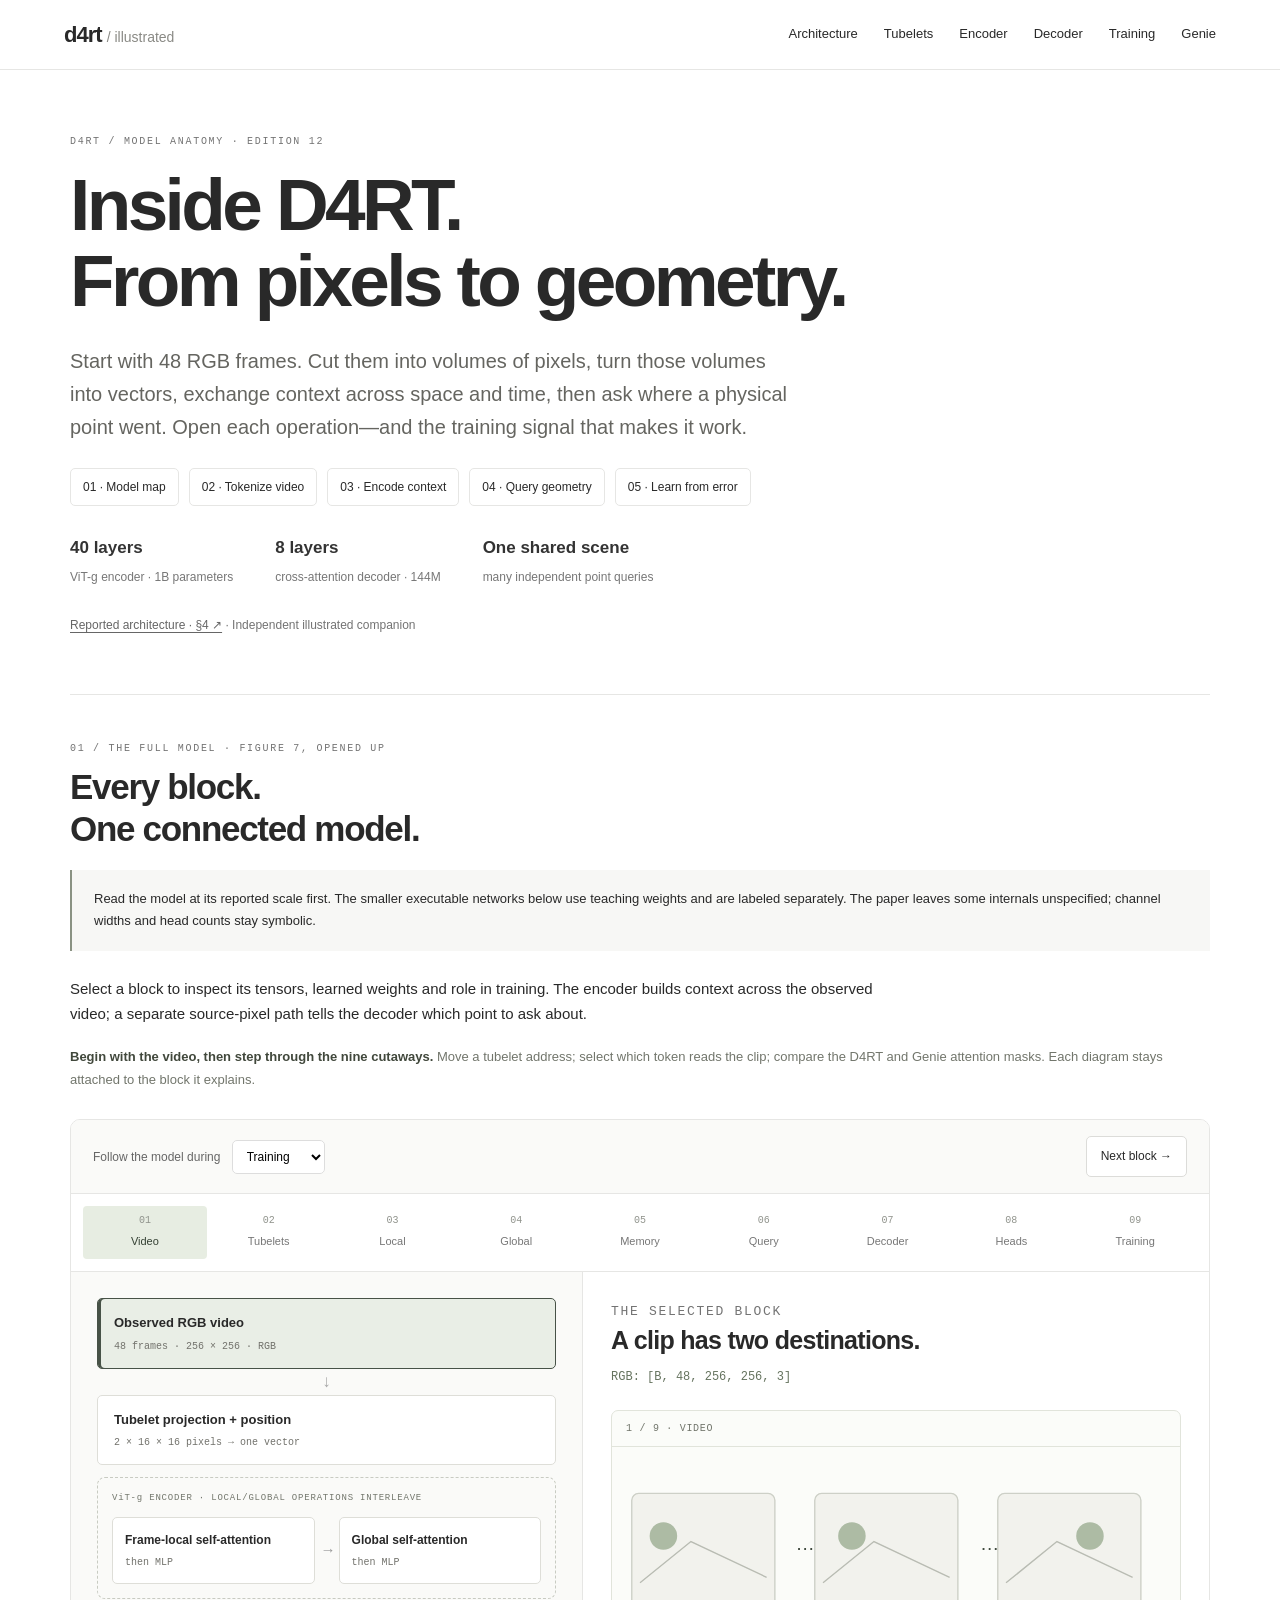
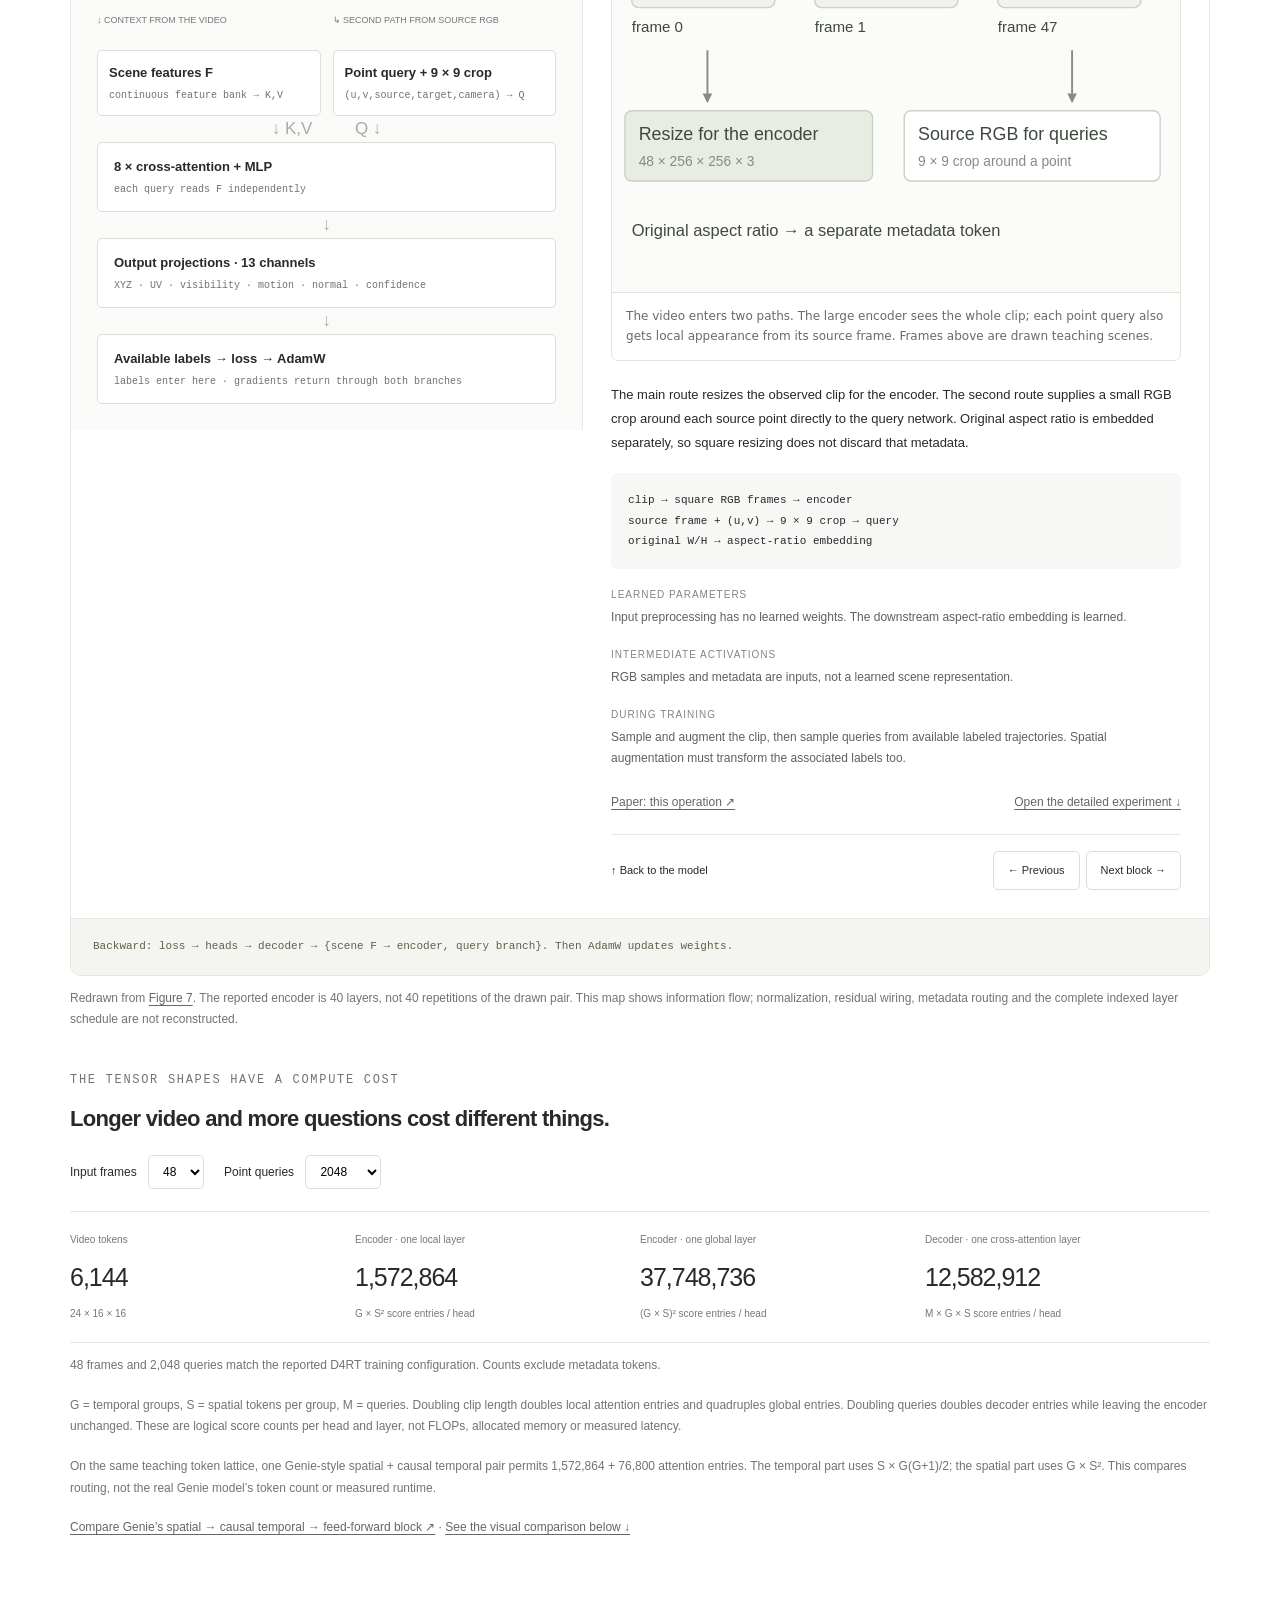
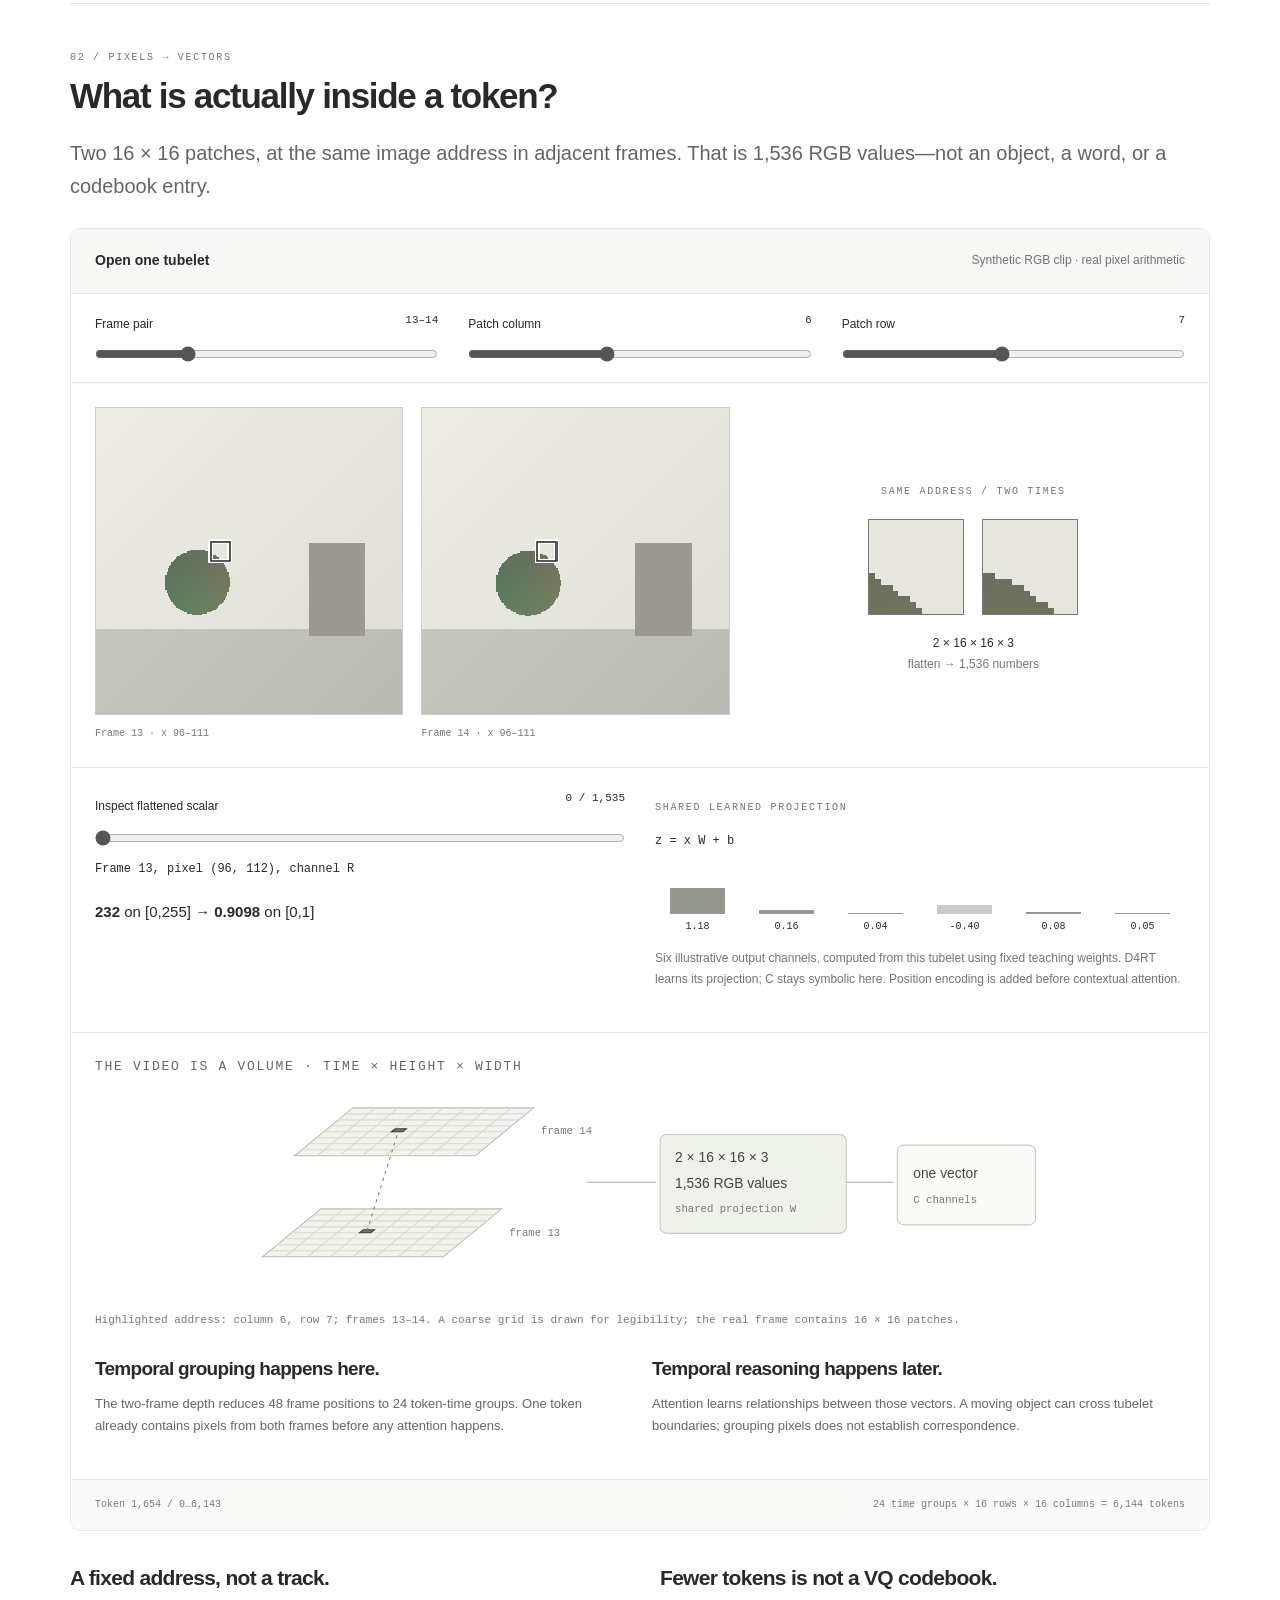
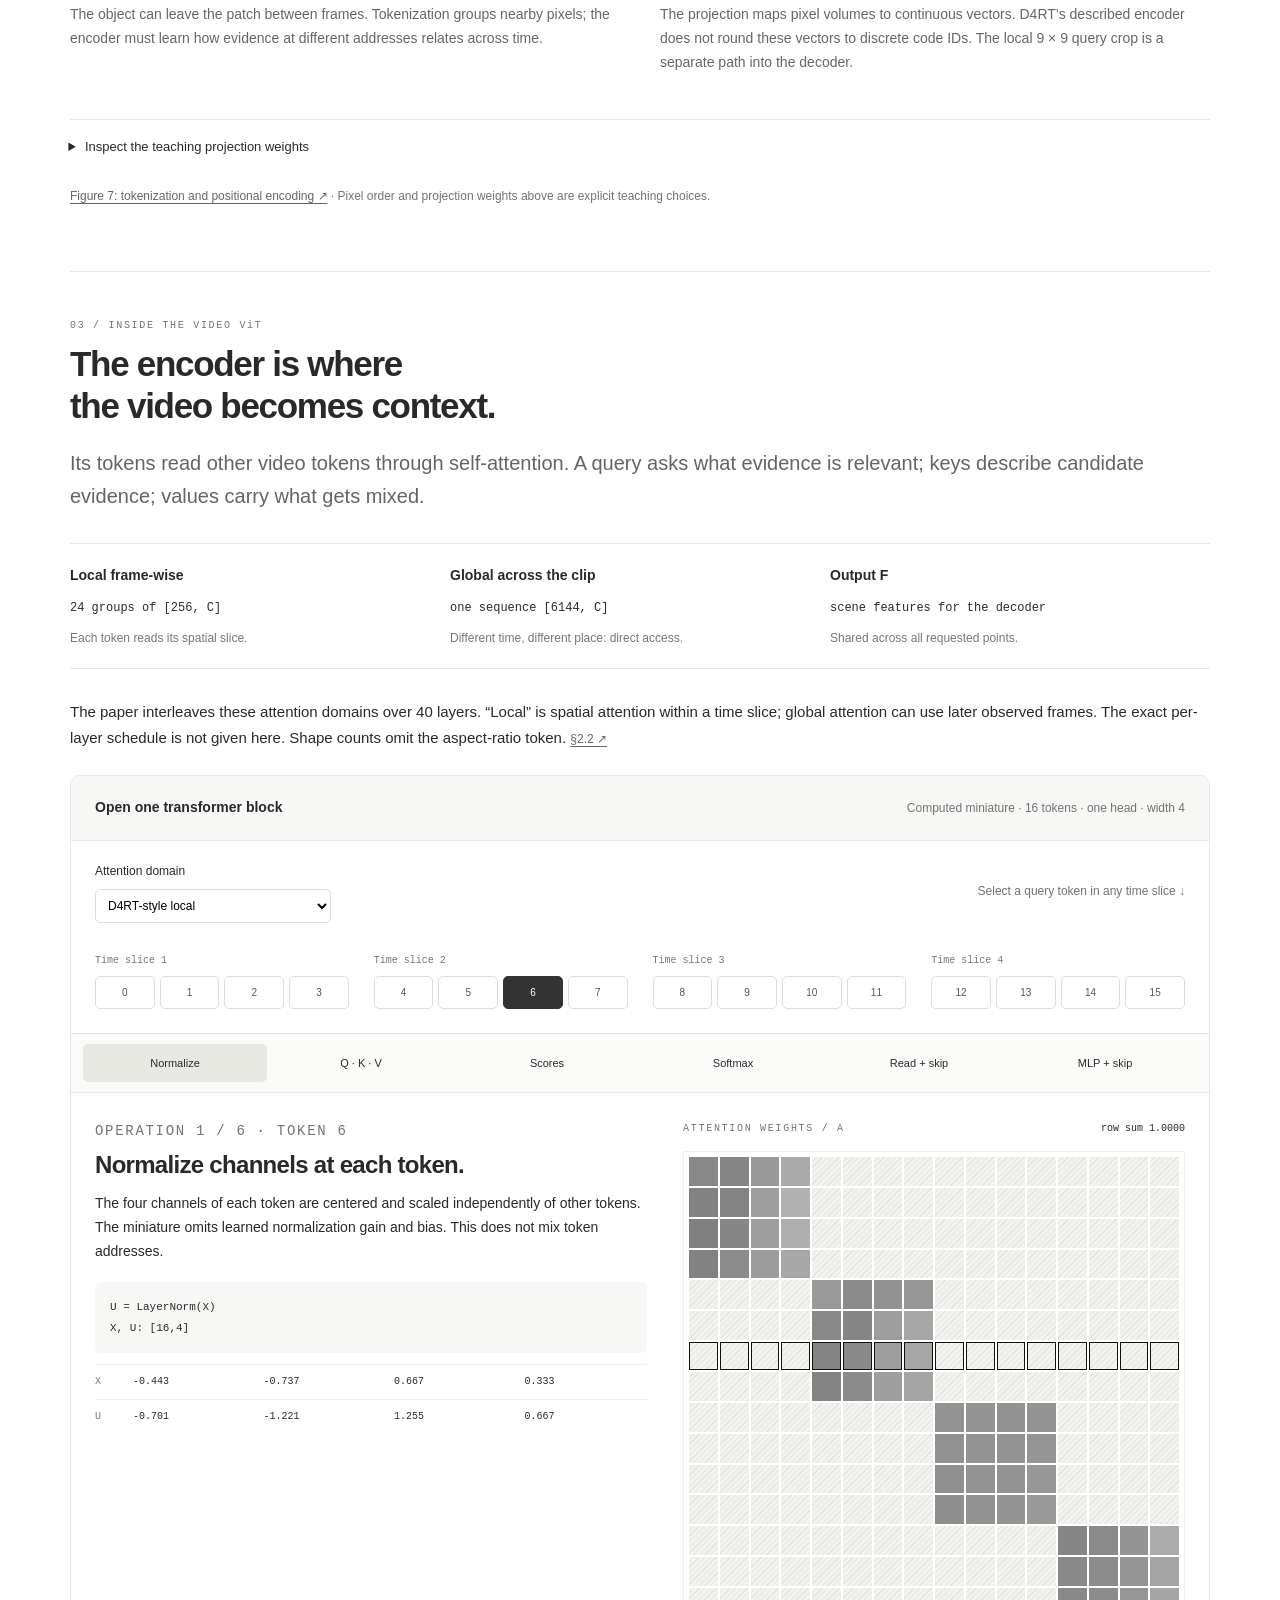
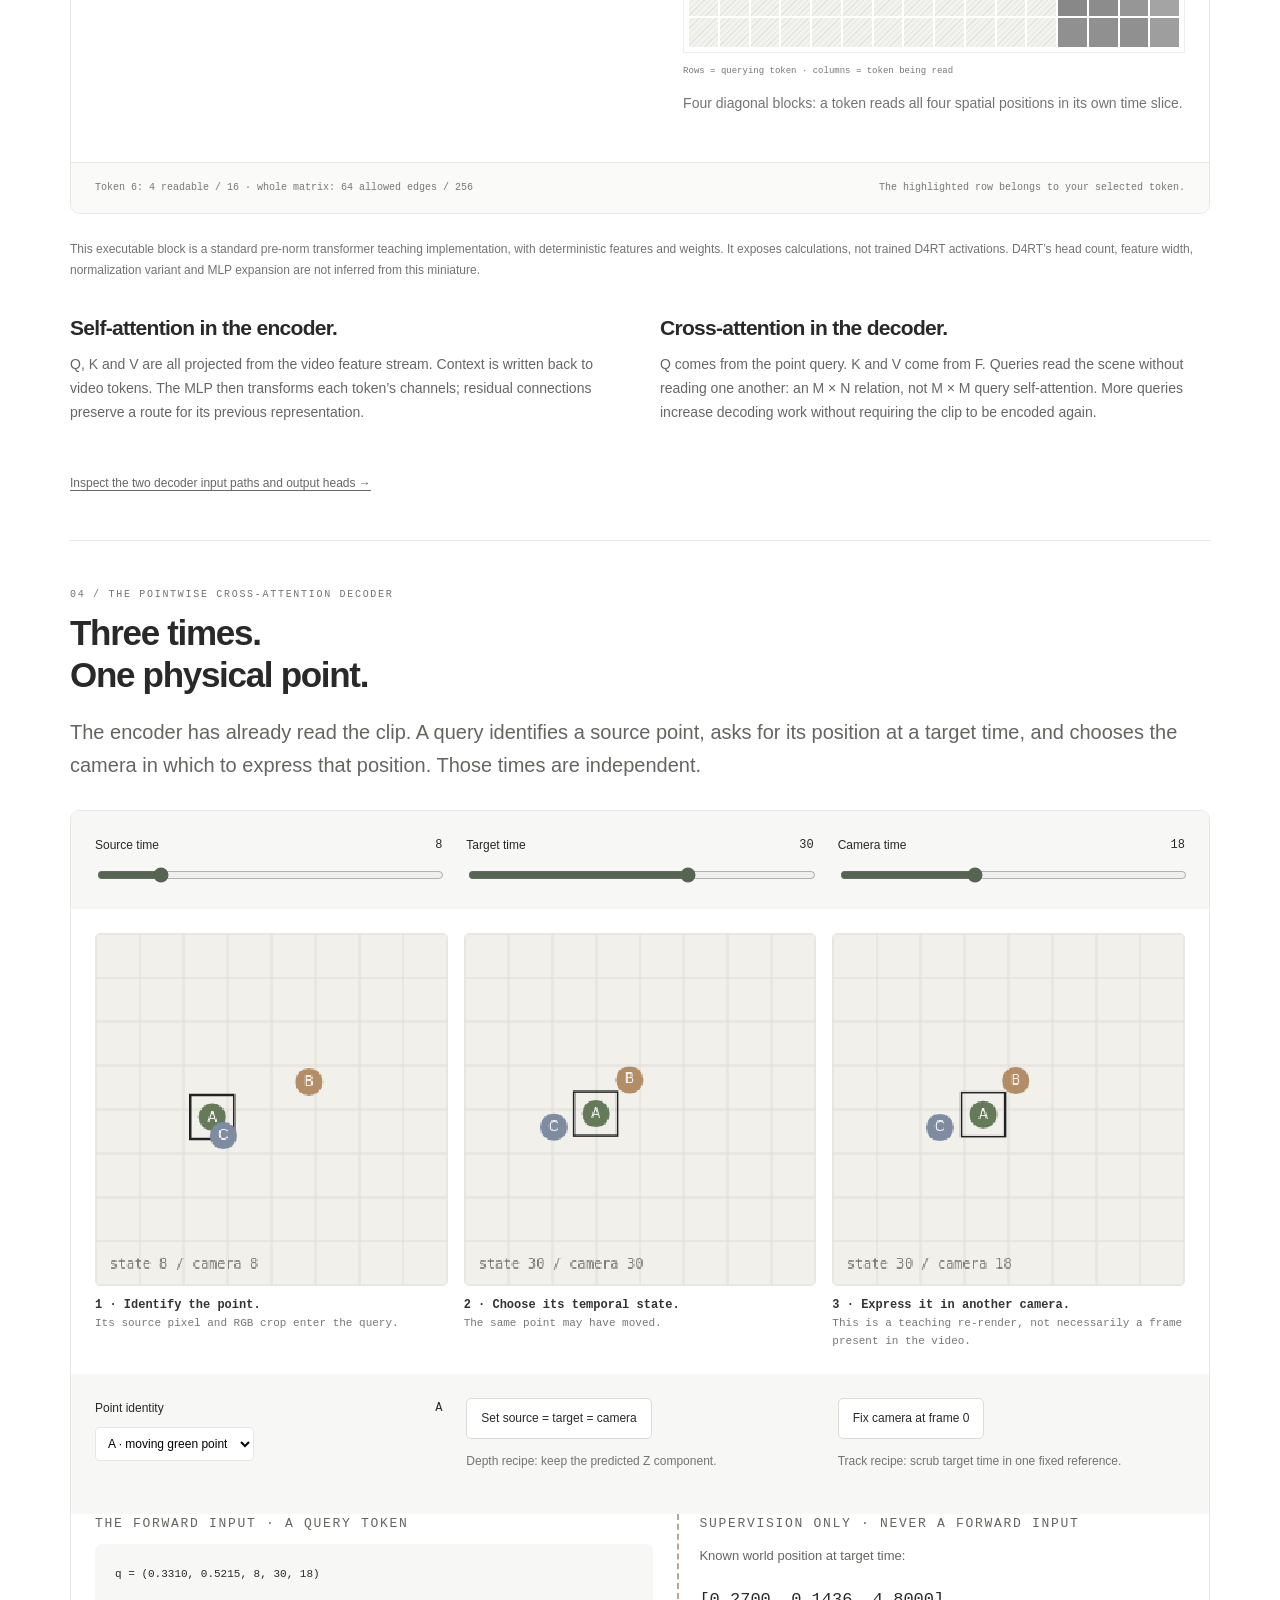
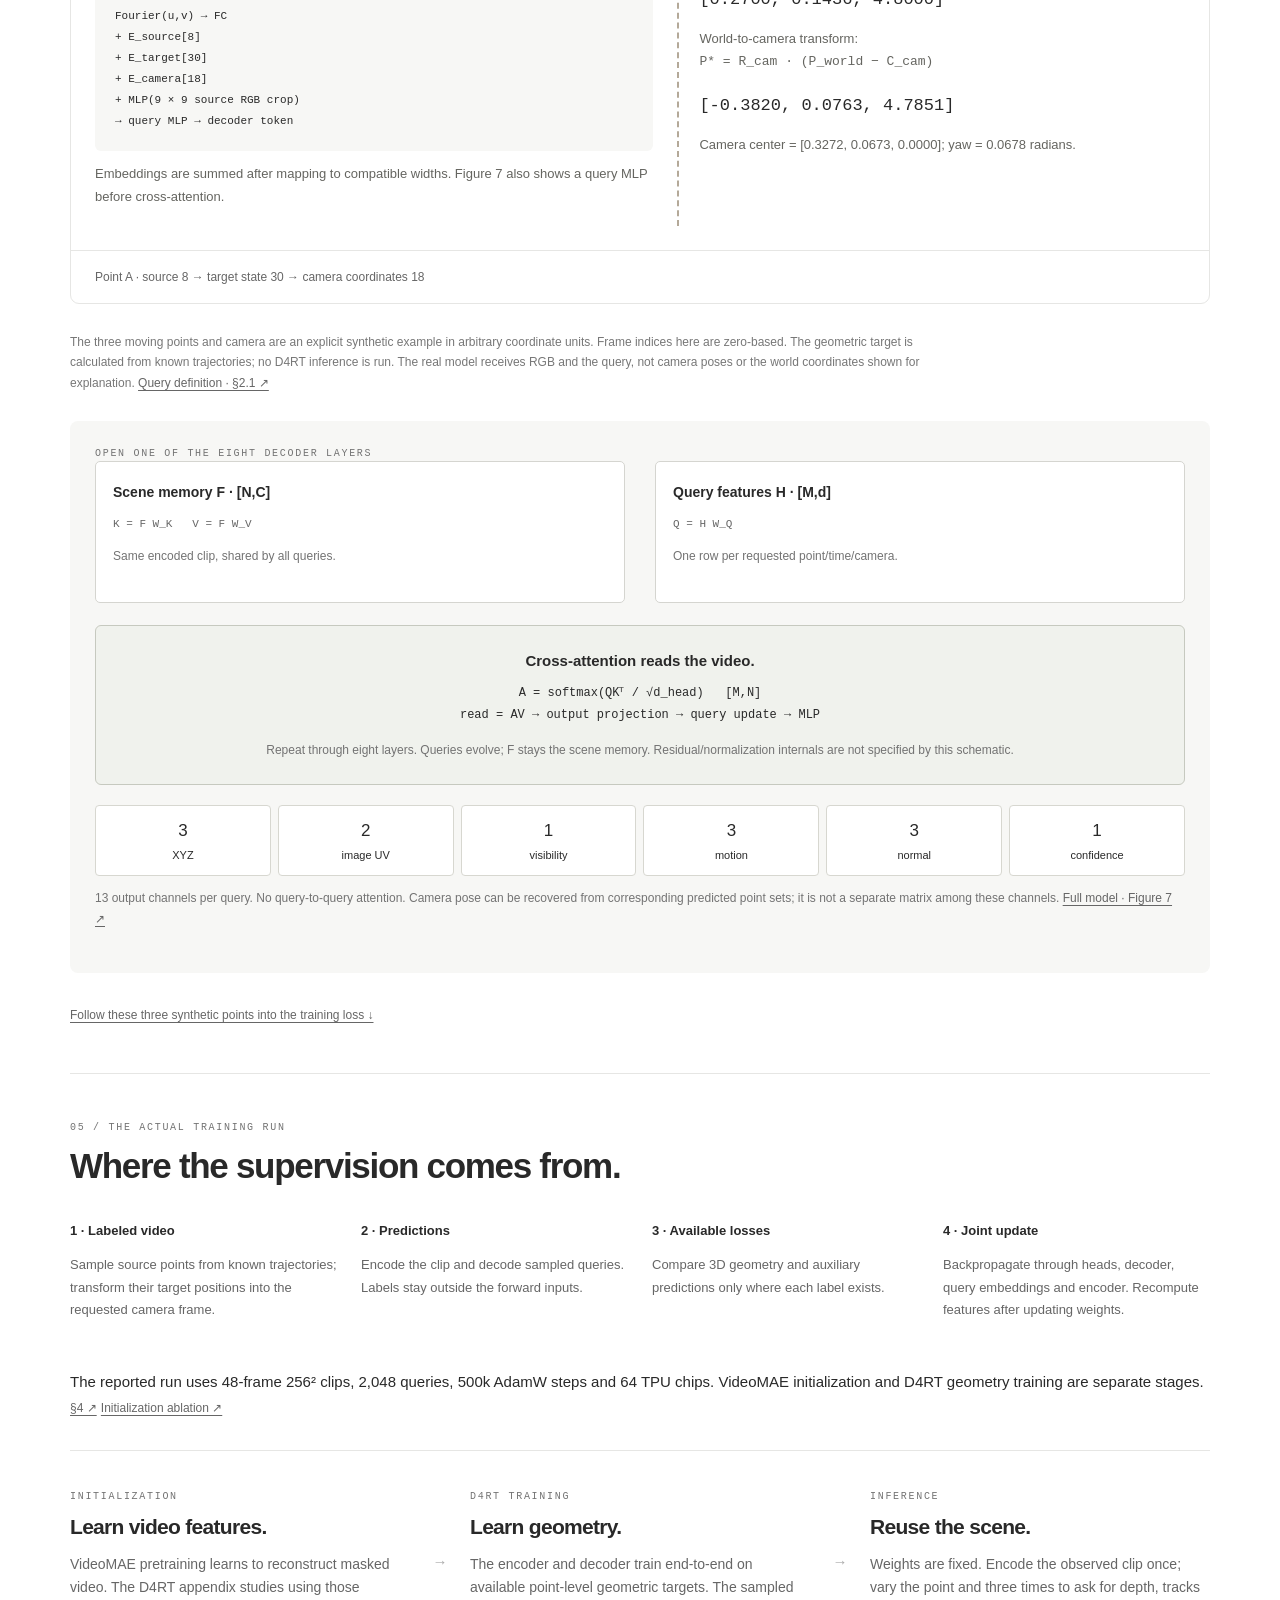
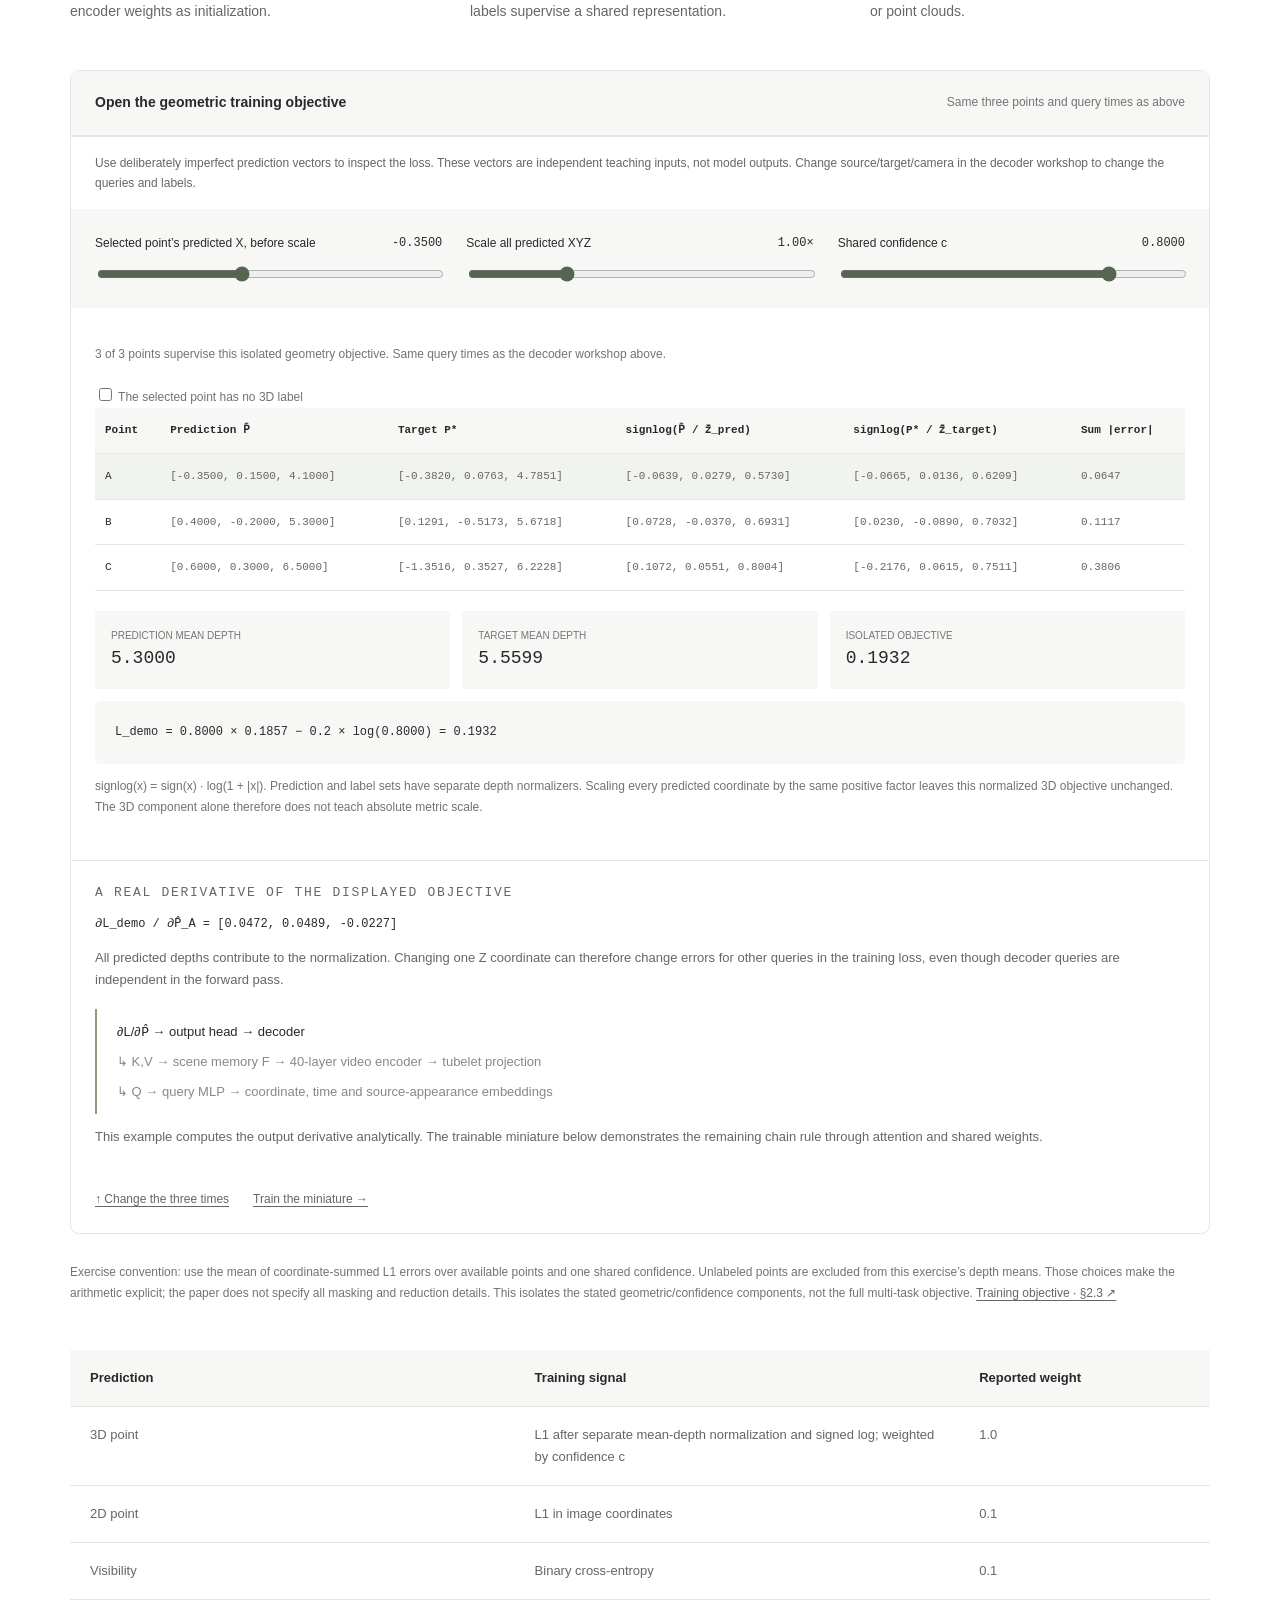
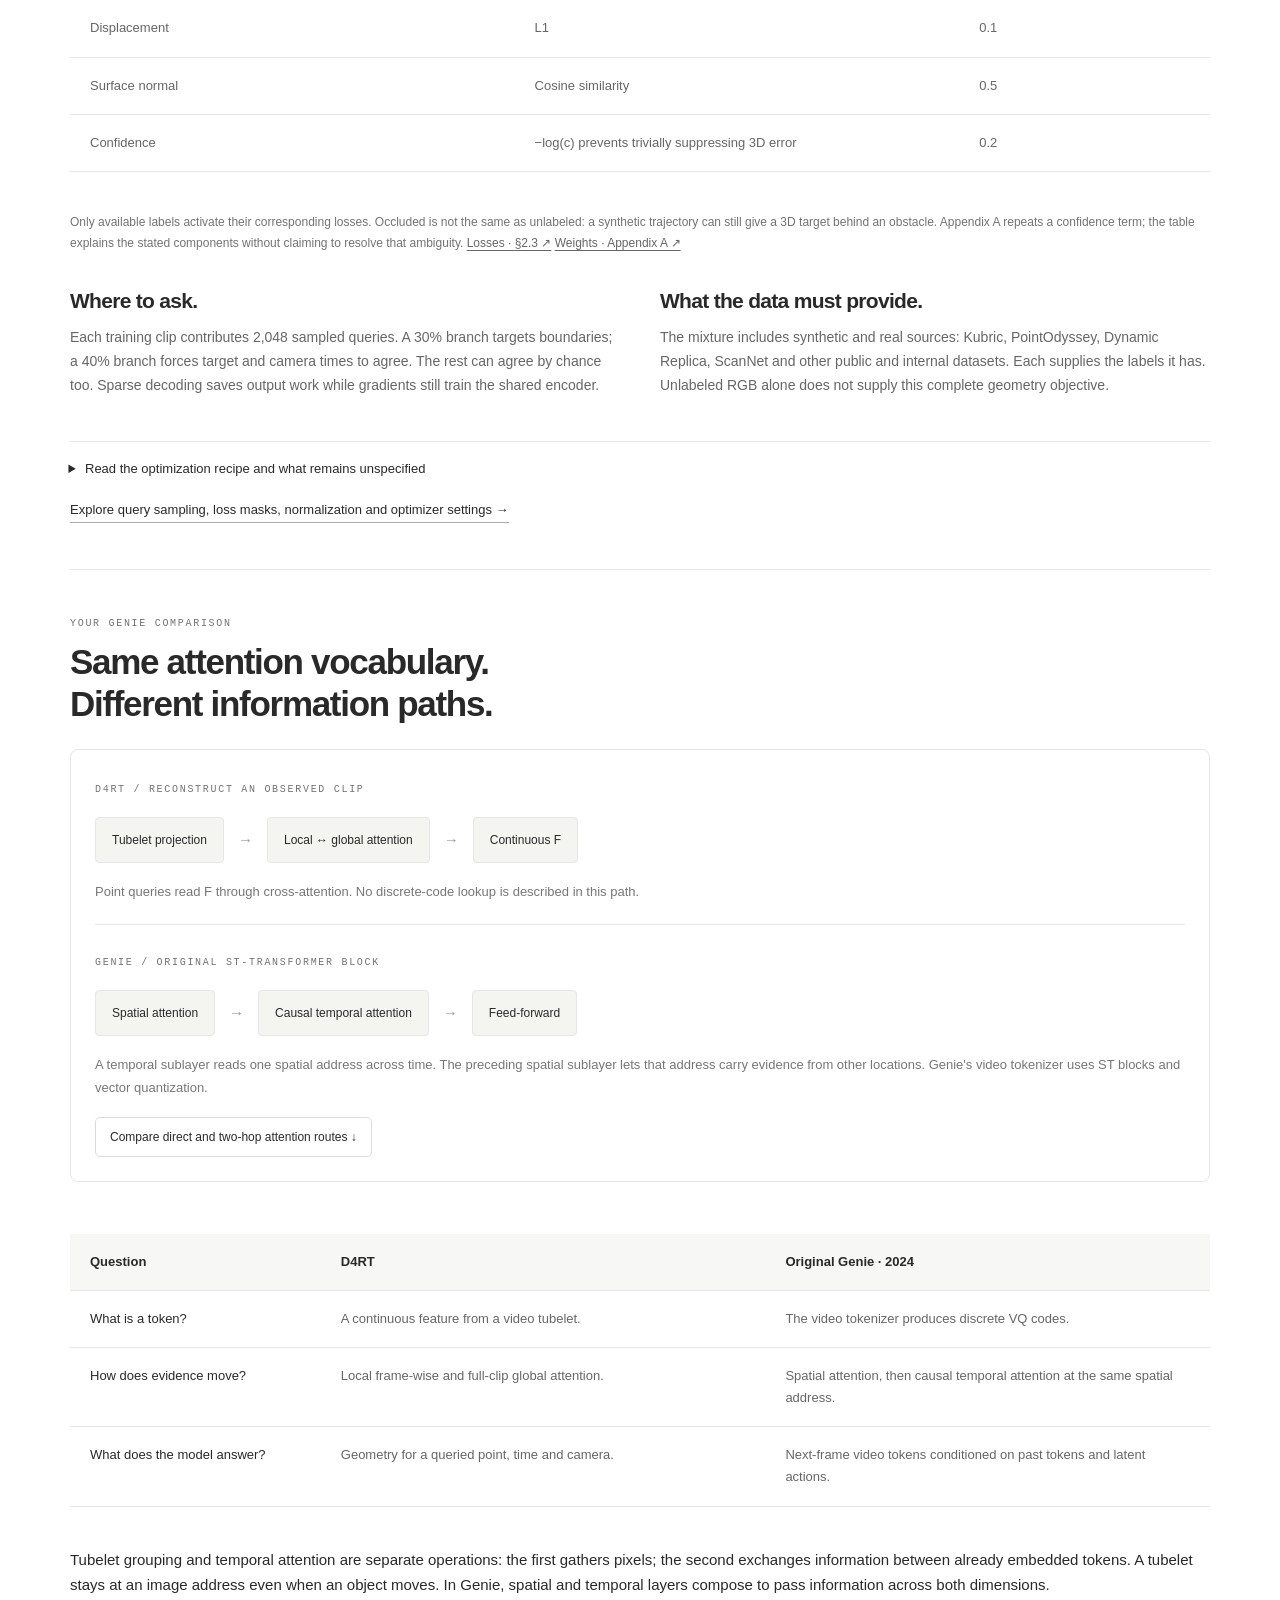
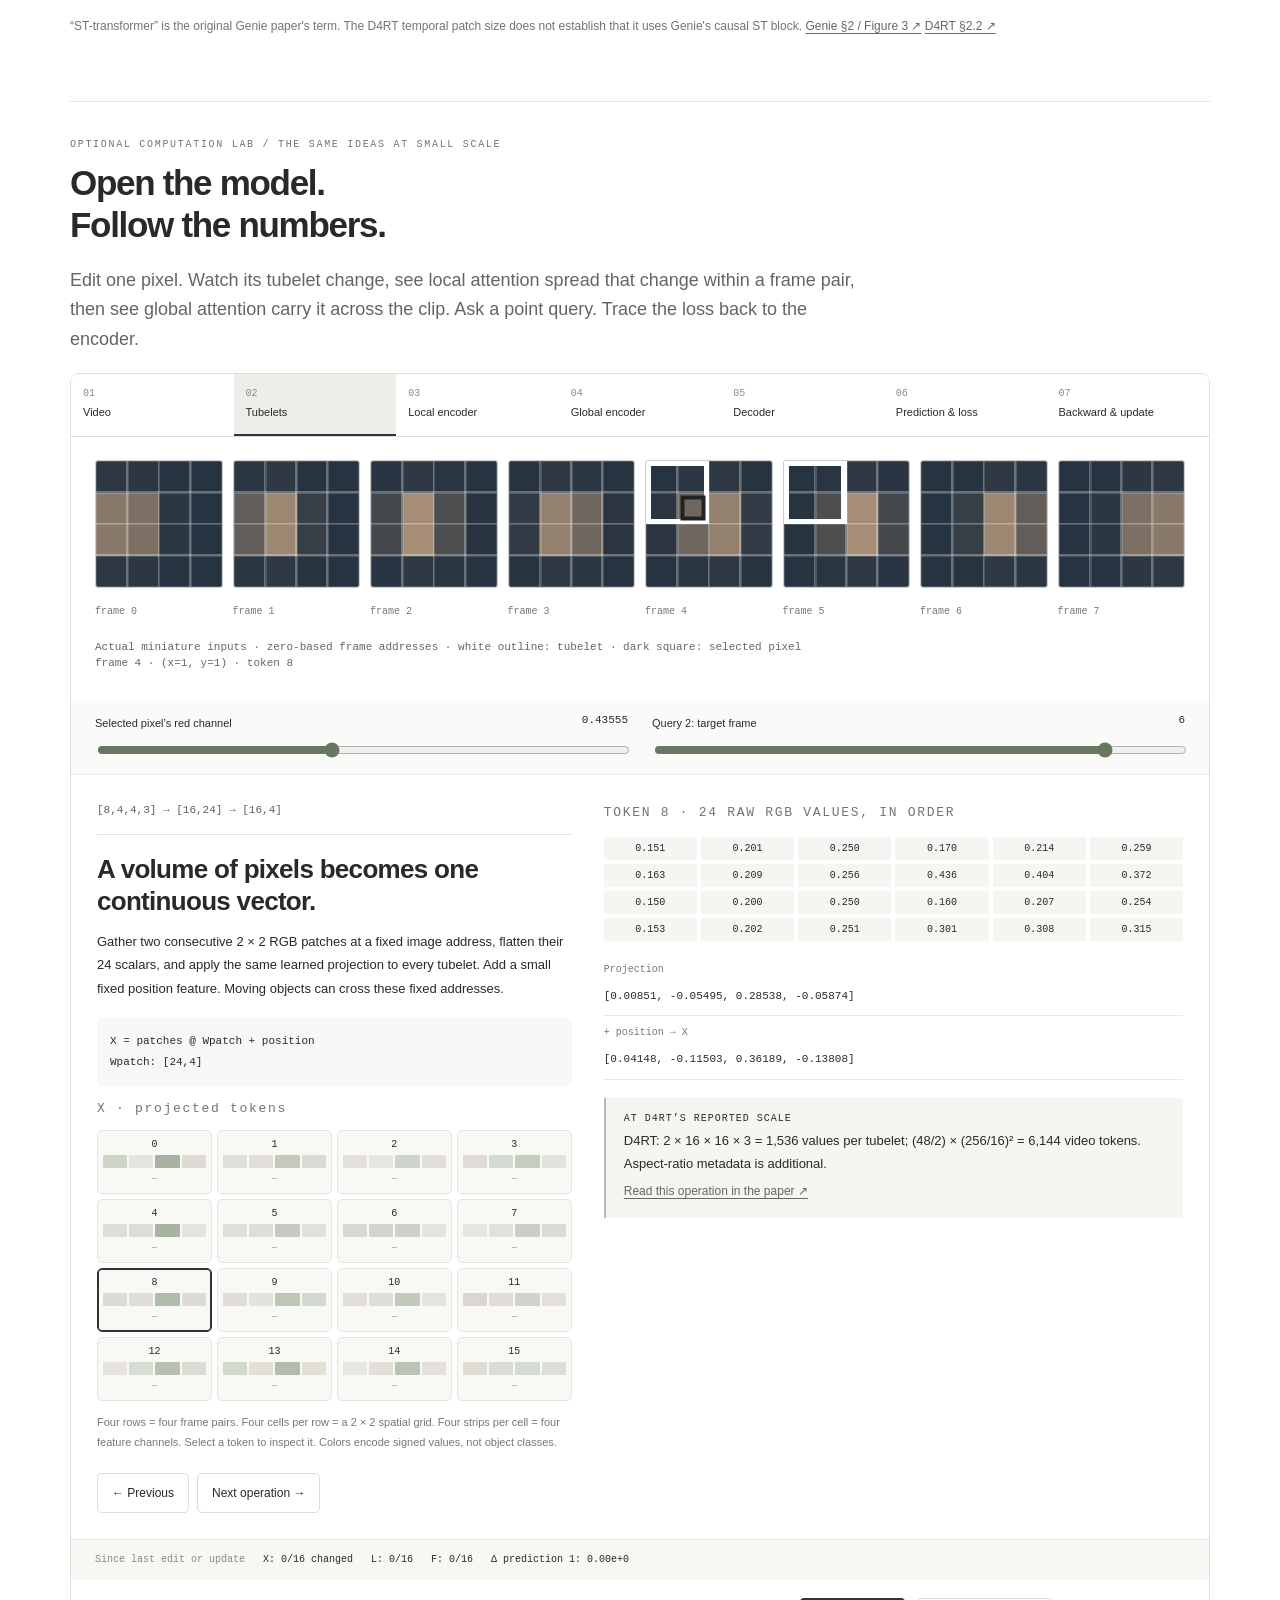
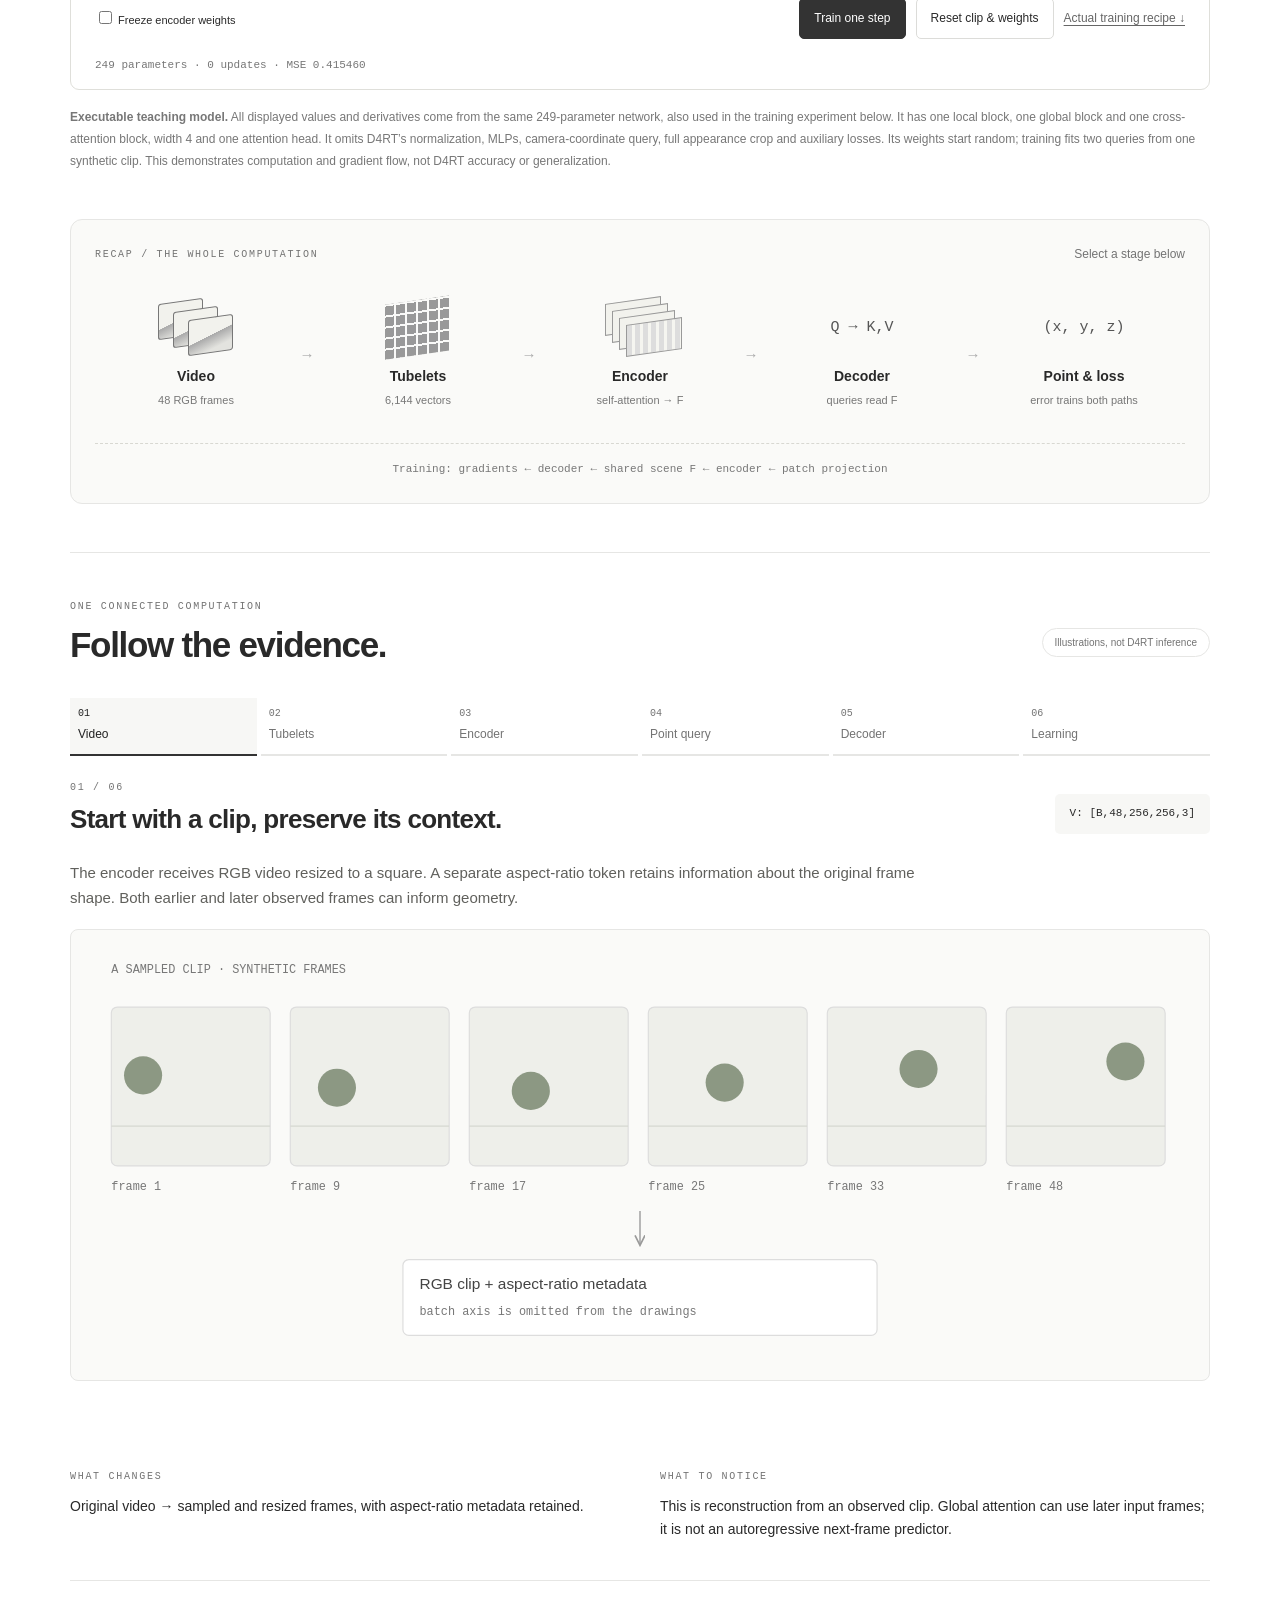
==== commit 0721760a: "Add visual cutaways for the complete D4RT video and training lifetime" ====
--- a/index.html
+++ b/index.html
@@ -6,21 +6,24 @@
 <meta name="description" content="Follow pixels through D4RT's tubelet projection, ViT encoder, cross-attention decoder and training. An interactive, source-grounded anatomy.">
 <link rel="stylesheet" href="tour.css?v=7"><script defer src="tour.js?v=10"></script>
 <link rel="stylesheet" href="deep-dive.css?v=8"><script defer src="deep-dive.js?v=8"></script>
-<link rel="stylesheet" href="atlas.css?v=9"><script defer src="atlas.js?v=11"></script>
+<link rel="stylesheet" href="atlas.css?v=9"><script defer src="atlas.js?v=12"></script>
 <link rel="stylesheet" href="lifetime.css?v=10"><script defer src="lifetime.js?v=10"></script>
 <link rel="stylesheet" href="geometry-lab.css?v=11"><script defer src="geometry-lab.js?v=11"></script>
+<link rel="stylesheet" href="atlas-cutaways.css?v=12"><script defer src="atlas-cutaways.js?v=12"></script>
 </head>
 <body>
 <a class="skip" href="#model-atlas">Skip to the anatomy</a>
 <header><a href="index.html" class="brand">d4rt <span>/ illustrated</span></a><nav aria-label="Site"><a href="#model-atlas">Architecture</a><a href="#tokenizer">Tubelets</a><a href="#encoder">Encoder</a><a href="#decoder">Decoder</a><a href="#training">Training</a><a href="#genie">Genie</a></nav></header>
 <main>
-<div class="intro" id="overview"><p class="eyebrow">D4RT / MODEL ANATOMY · EDITION 11</p><h1>Inside D4RT.<br>From pixels to geometry.</h1><p class="lead">Start with 48 RGB frames. Cut them into volumes of pixels, turn those volumes into vectors, exchange context across space and time, then ask where a physical point went. Open each operation—and the training signal that makes it work.</p><div class="chapter-index"><a href="#model-atlas">01 · Model map</a><a href="#tokenizer">02 · Tokenize video</a><a href="#encoder">03 · Encode context</a><a href="#decoder">04 · Query geometry</a><a href="#training">05 · Learn from error</a></div><div class="hero-facts"><span><b>40 layers</b>ViT-g encoder · 1B parameters</span><span><b>8 layers</b>cross-attention decoder · 144M</span><span><b>One shared scene</b>many independent point queries</span></div><p class="small"><a class="source" href="https://arxiv.org/html/2512.08924v2#S4">Reported architecture · §4 ↗</a> · Independent illustrated companion</p></div>
+<div class="intro" id="overview"><p class="eyebrow">D4RT / MODEL ANATOMY · EDITION 12</p><h1>Inside D4RT.<br>From pixels to geometry.</h1><p class="lead">Start with 48 RGB frames. Cut them into volumes of pixels, turn those volumes into vectors, exchange context across space and time, then ask where a physical point went. Open each operation—and the training signal that makes it work.</p><div class="chapter-index"><a href="#model-atlas">01 · Model map</a><a href="#tokenizer">02 · Tokenize video</a><a href="#encoder">03 · Encode context</a><a href="#decoder">04 · Query geometry</a><a href="#training">05 · Learn from error</a></div><div class="hero-facts"><span><b>40 layers</b>ViT-g encoder · 1B parameters</span><span><b>8 layers</b>cross-attention decoder · 144M</span><span><b>One shared scene</b>many independent point queries</span></div><p class="small"><a class="source" href="https://arxiv.org/html/2512.08924v2#S4">Reported architecture · §4 ↗</a> · Independent illustrated companion</p></div>
 <section id="model-atlas" aria-labelledby="atlas-heading">
 <p class="eyebrow">01 / THE FULL MODEL · FIGURE 7, OPENED UP</p>
 <h2 id="atlas-heading">Every block.<br>One connected model.</h2>
 <p class="anatomy-reading-note">Read the model at its reported scale first. The smaller executable networks below use teaching weights and are labeled separately. The paper leaves some internals unspecified; channel widths and head counts stay symbolic.</p><p class="atlas-intro">Select a block to inspect its tensors, learned weights and role in training. The encoder builds context across the observed video; a separate source-pixel path tells the decoder which point to ask about.</p>
+<p class="cutaway-guide"><b>Begin with the video, then step through the nine cutaways.</b> Move a tubelet address; select which token reads the clip; compare the D4RT and Genie attention masks. Each diagram stays attached to the block it explains.</p>
 <div class="atlas-shell">
 <div class="atlas-toolbar"><label>Follow the model during <select id="atlas-mode"><option value="train">Training</option><option value="infer">Inference</option></select></label><button id="atlas-next" type="button">Next block →</button></div>
+<div id="atlas-cutaway-stages" class="cutaway-stages" role="group" aria-label="Follow the video through the model"></div>
 <div class="atlas-grid">
 <div class="atlas-model" id="atlas-model" role="group" aria-label="Interactive D4RT architecture">
 <button class="atlas-node" type="button" data-atlas="video"><strong>Observed RGB video</strong><small>48 frames · 256 × 256 · RGB</small></button>
@@ -38,7 +41,7 @@
 <div class="atlas-arrow" aria-hidden="true">↓</div>
 <button class="atlas-node" type="button" data-atlas="loss" id="atlas-loss"><strong>Available labels → loss → AdamW</strong><small>labels enter here · gradients return through both branches</small></button>
 </div>
-<div class="atlas-inspector" id="atlas-inspector" tabindex="-1" aria-labelledby="atlas-title"><p class="eyebrow">THE SELECTED BLOCK</p><h3 id="atlas-title"></h3><code id="atlas-shape"></code><p id="atlas-body"></p><pre id="atlas-operation"></pre><dl><dt>Learned parameters</dt><dd id="atlas-weights"></dd><dt>Intermediate activations</dt><dd id="atlas-activation"></dd><dt id="atlas-lifetime-label"></dt><dd id="atlas-lifetime"></dd></dl><div class="atlas-links"><a id="atlas-source" class="source">Paper: this operation ↗</a><a id="atlas-deeper" class="source">Open the detailed experiment ↓</a></div><div class="atlas-detail-nav"><a href="#atlas-model">↑ Back to the model</a><button type="button" id="atlas-next-detail">Next block →</button></div></div>
+<div class="atlas-inspector" id="atlas-inspector" tabindex="-1" aria-labelledby="atlas-title"><p class="eyebrow">THE SELECTED BLOCK</p><h3 id="atlas-title"></h3><code id="atlas-shape"></code><figure class="cutaway-figure"><p id="atlas-cutaway-step"></p><svg id="atlas-cutaway-svg" viewBox="0 0 404 306" role="img" aria-label="Model operation diagram"></svg><div class="cutaway-controls" id="atlas-cutaway-controls" hidden><div id="atlas-route-controls" hidden><label>Select a query token · 4 spatial addresses per time group</label><div id="atlas-token-buttons" class="cutaway-tokens"></div><label><input type="checkbox" id="atlas-comparison"> Compare Genie's causal temporal sublayer</label></div><div id="atlas-tube-controls" hidden><div class="cutaway-tube-sliders"><label>Time group<input id="atlas-tube-group" type="range" min="0" max="23" value="4"></label><label>Patch row<input id="atlas-tube-row" type="range" min="0" max="15" value="7"></label><label>Patch column<input id="atlas-tube-col" type="range" min="0" max="15" value="8"></label></div><output id="atlas-tube-index"></output></div></div><figcaption id="atlas-cutaway-caption"></figcaption></figure><p id="atlas-body"></p><pre id="atlas-operation"></pre><dl><dt>Learned parameters</dt><dd id="atlas-weights"></dd><dt>Intermediate activations</dt><dd id="atlas-activation"></dd><dt id="atlas-lifetime-label"></dt><dd id="atlas-lifetime"></dd></dl><div class="atlas-links"><a id="atlas-source" class="source">Paper: this operation ↗</a><a id="atlas-deeper" class="source">Open the detailed experiment ↓</a></div><div class="atlas-detail-nav"><a href="#atlas-model">↑ Back to the model</a><div><button type="button" id="atlas-prev-detail">← Previous</button><button type="button" id="atlas-next-detail">Next block →</button></div></div></div>
 </div><p id="atlas-return" class="atlas-return"></p><p id="atlas-status" class="atlas-status" role="status"></p>
 </div>
 <p class="small">Redrawn from <a class="source" href="https://arxiv.org/html/2512.08924v2#A1">Figure 7</a>. The reported encoder is 40 layers, not 40 repetitions of the drawn pair. This map shows information flow; normalization, residual wiring, metadata routing and the complete indexed layer schedule are not reconstructed.</p>
--- a/atlas-cutaways.css
+++ b/atlas-cutaways.css
@@ -0,0 +1,2 @@
+.cutaway-stages{display:flex;gap:0;overflow-x:auto;border-bottom:1px solid var(--line);padding:12px;background:#fff;scrollbar-width:thin}.cutaway-stages button{flex:1;min-width:70px;border:0;background:none;padding:9px 7px;font-size:11px;border-radius:4px;color:#777}.cutaway-stages button span{display:block;font:10px ui-monospace,monospace;margin-bottom:6px;color:#90938c}.cutaway-stages button[aria-current=step]{background:#e7ede2;color:#354134}.cutaway-stages button:disabled{opacity:.35}.cutaway-stages button:hover:not(:disabled){background:#f0f2eb}.cutaway-figure{margin:22px 0;border:1px solid #e1e4db;border-radius:7px;overflow:hidden;background:#fbfcf9}.cutaway-figure>p{margin:0;padding:12px 14px;border-bottom:1px solid #e1e4db;font:10px ui-monospace,monospace;text-transform:uppercase;letter-spacing:.7px;color:#72766c}.cutaway-figure svg{display:block;width:100%;height:auto;padding:12px 6px;font-family:ui-sans-serif,system-ui,sans-serif}.cutaway-figure figcaption{border-top:1px solid #e1e4db;margin:0;padding:13px 14px;font-size:12px;line-height:1.7;color:#686c63;background:white}.cutaway-controls{padding:14px;border-top:1px solid #e1e4db;font-size:12px}.cutaway-controls label{display:block;line-height:1.7;color:#63685e}.cutaway-controls input[type=checkbox]{accent-color:#475247;vertical-align:middle}.cutaway-controls input[type=range]{accent-color:#475247;width:100%;margin:7px 0 13px}.cutaway-tokens{display:grid;grid-template-columns:repeat(12,minmax(0,1fr));gap:4px;margin:9px 0 15px}.cutaway-tokens button{padding:7px 0;border:1px solid #d9dcd3;border-radius:3px;background:white;font:11px ui-monospace,monospace}.cutaway-tokens button:nth-child(4n){margin-right:3px}.cutaway-tokens button[aria-pressed=true]{background:#3f493e;color:white;border-color:#3f493e}.cutaway-tube-sliders{display:grid;grid-template-columns:1fr 1fr 1fr;gap:14px}.cutaway-controls output{font:11px/1.7 ui-monospace,monospace;color:#46553d}.atlas-detail-nav{flex-wrap:wrap}.atlas-detail-nav>div{display:flex;gap:6px}.atlas-inspector pre{font-size:11px}.atlas-inspector>code{font-size:12px}.atlas-inspector h3{margin-top:0}.atlas-grid{align-items:start}.atlas-model{position:sticky;top:82px}.atlas-inspector .eyebrow{margin-top:0}.cutaway-guide{margin:18px 0 0;font-size:13px;line-height:1.8;color:#72766c}.cutaway-guide b{font-weight:550;color:#41483c}@media(max-width:650px){.atlas-model{position:static}.cutaway-stages button{min-width:67px}.cutaway-figure svg{padding:8px 3px}.cutaway-controls{padding:12px}.cutaway-tokens{grid-template-columns:repeat(6,minmax(0,1fr))}.atlas-inspector>code{font-size:11px}.cutaway-tube-sliders{gap:10px}}
+.cutaway-figure figcaption{font-family:ui-sans-serif,system-ui,sans-serif}
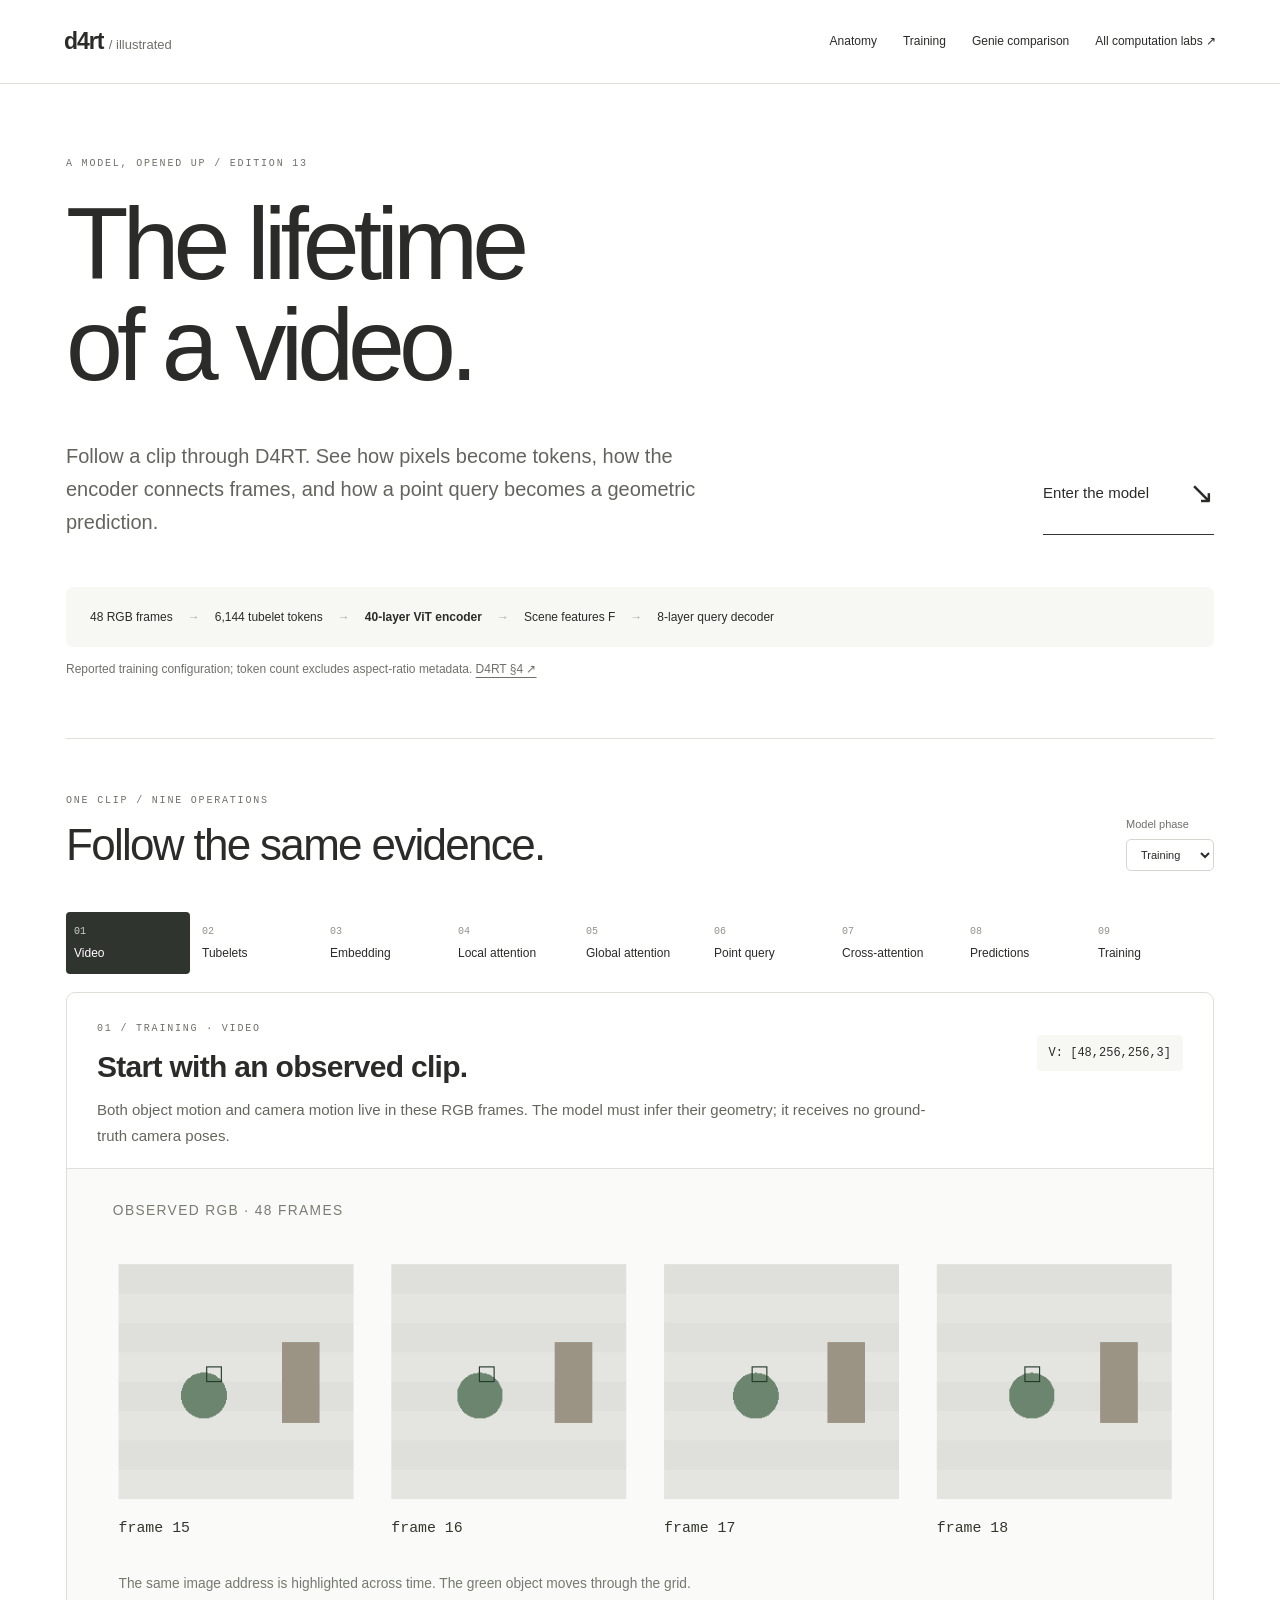
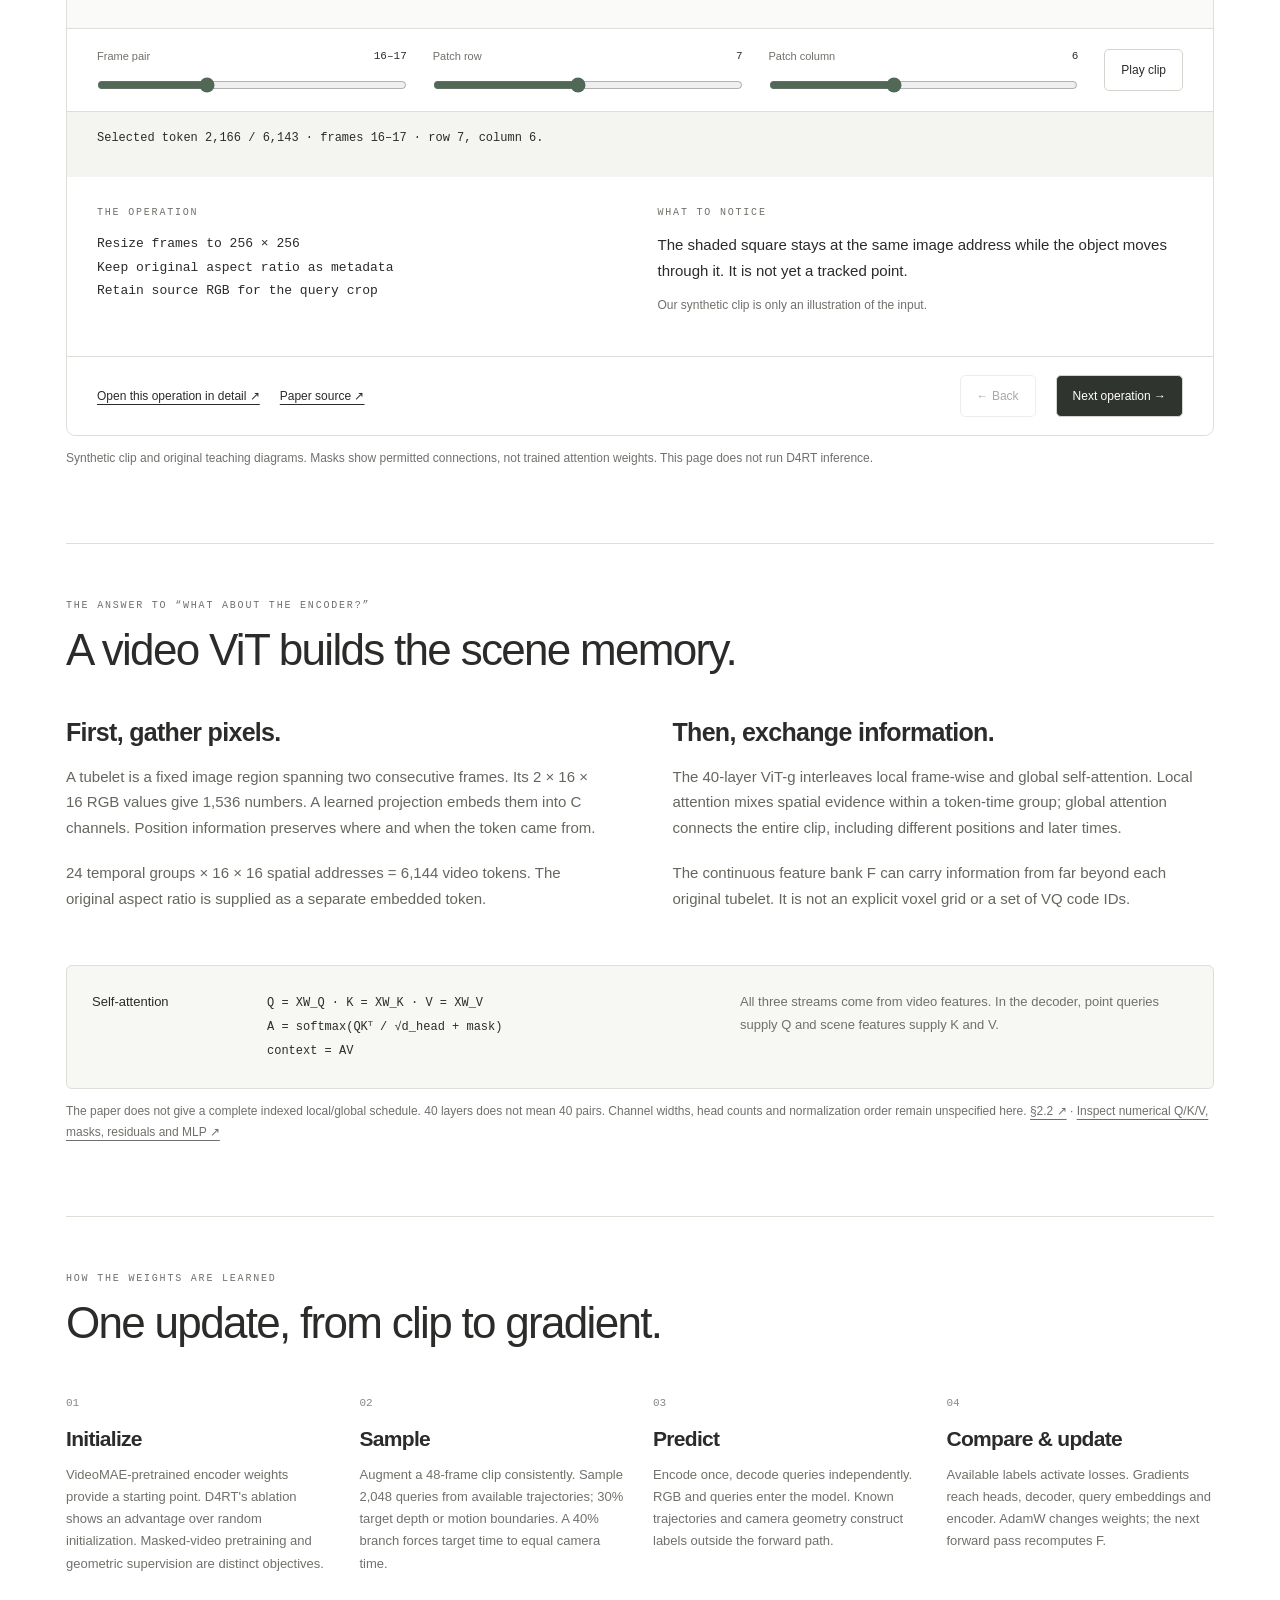
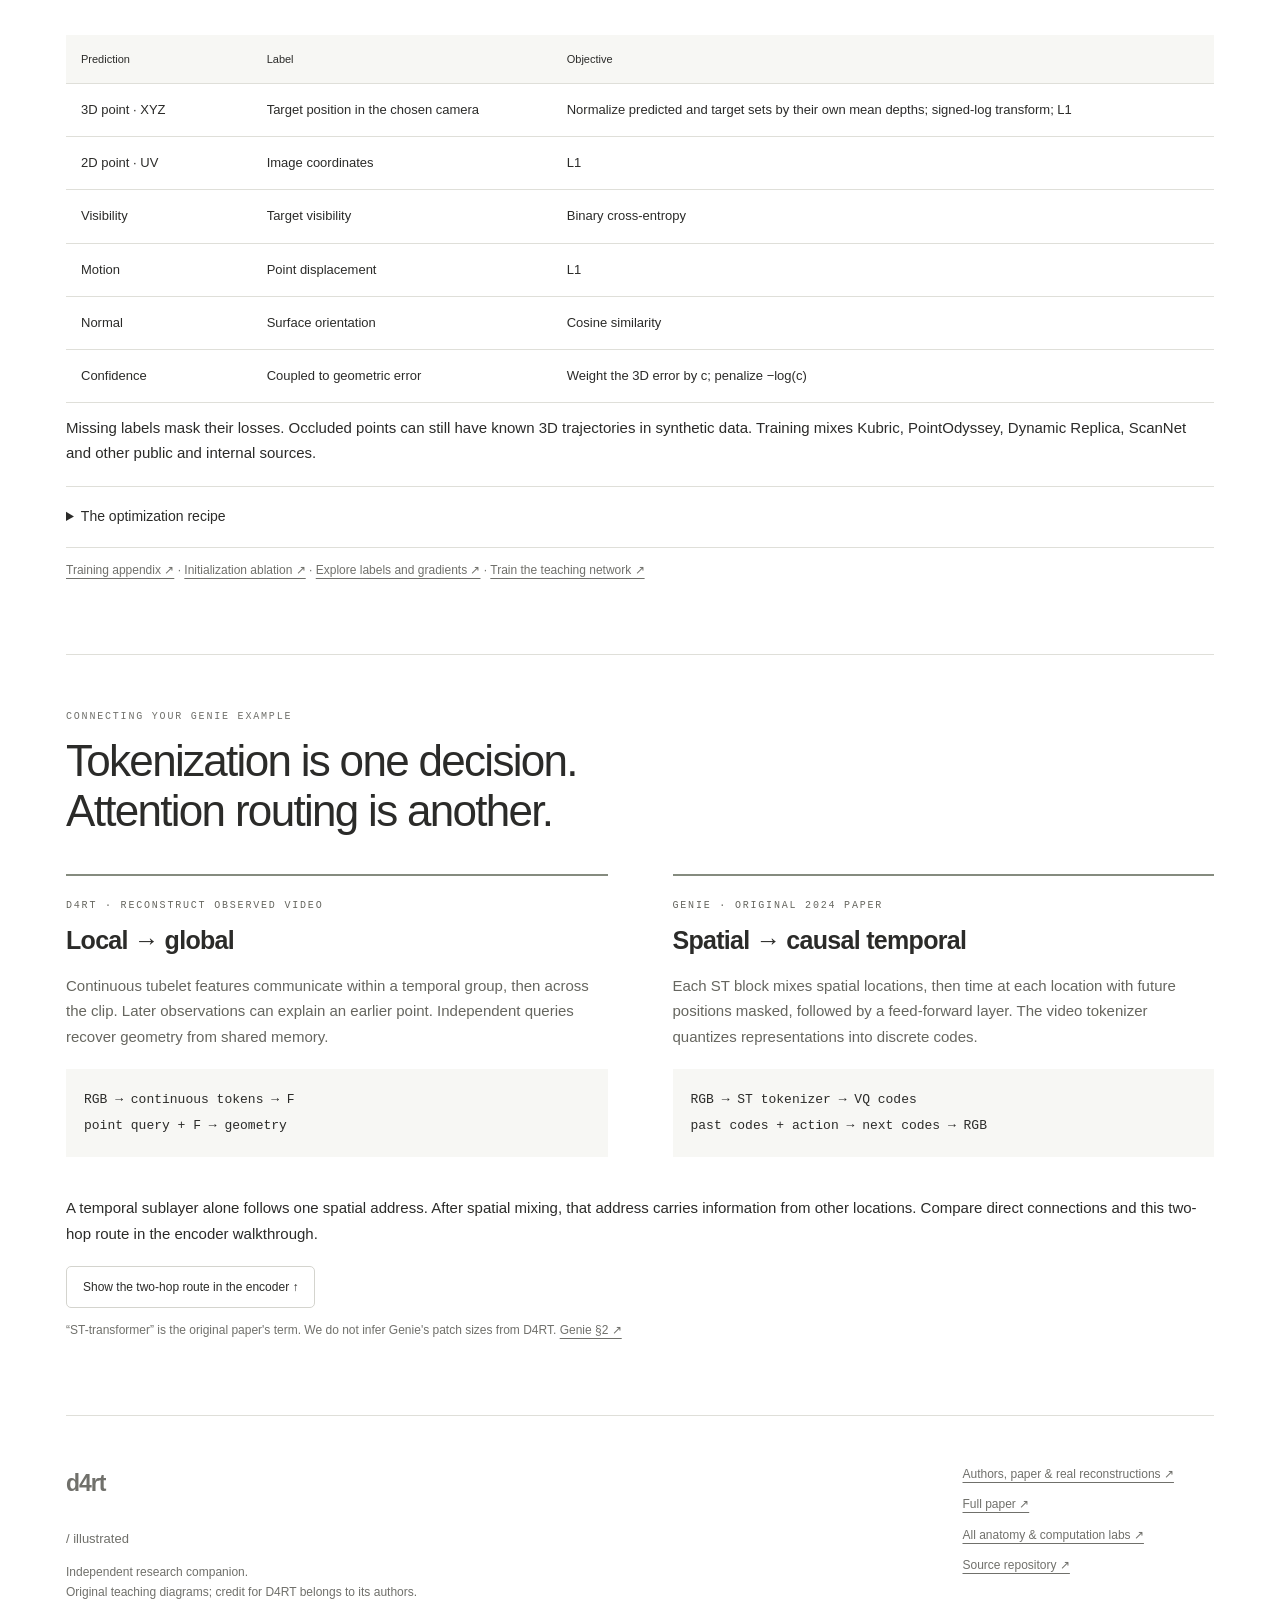
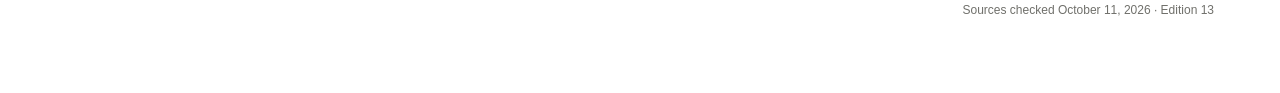
==== commit 1521483f: "Trace one video through D4RT tokenization, encoder, decoding and training" ====
--- a/index.html
+++ b/index.html
@@ -1,176 +1,21 @@
-<!doctype html>
-<html lang="en">
-<head>
-<meta charset="utf-8"><meta name="viewport" content="width=device-width, initial-scale=1">
-<title>Inside D4RT — a video's lifetime</title>
-<meta name="description" content="Follow pixels through D4RT's tubelet projection, ViT encoder, cross-attention decoder and training. An interactive, source-grounded anatomy.">
-<link rel="stylesheet" href="tour.css?v=7"><script defer src="tour.js?v=10"></script>
-<link rel="stylesheet" href="deep-dive.css?v=8"><script defer src="deep-dive.js?v=8"></script>
-<link rel="stylesheet" href="atlas.css?v=9"><script defer src="atlas.js?v=12"></script>
-<link rel="stylesheet" href="lifetime.css?v=10"><script defer src="lifetime.js?v=10"></script>
-<link rel="stylesheet" href="geometry-lab.css?v=11"><script defer src="geometry-lab.js?v=11"></script>
-<link rel="stylesheet" href="atlas-cutaways.css?v=12"><script defer src="atlas-cutaways.js?v=12"></script>
-</head>
-<body>
-<a class="skip" href="#model-atlas">Skip to the anatomy</a>
-<header><a href="index.html" class="brand">d4rt <span>/ illustrated</span></a><nav aria-label="Site"><a href="#model-atlas">Architecture</a><a href="#tokenizer">Tubelets</a><a href="#encoder">Encoder</a><a href="#decoder">Decoder</a><a href="#training">Training</a><a href="#genie">Genie</a></nav></header>
-<main>
-<div class="intro" id="overview"><p class="eyebrow">D4RT / MODEL ANATOMY · EDITION 12</p><h1>Inside D4RT.<br>From pixels to geometry.</h1><p class="lead">Start with 48 RGB frames. Cut them into volumes of pixels, turn those volumes into vectors, exchange context across space and time, then ask where a physical point went. Open each operation—and the training signal that makes it work.</p><div class="chapter-index"><a href="#model-atlas">01 · Model map</a><a href="#tokenizer">02 · Tokenize video</a><a href="#encoder">03 · Encode context</a><a href="#decoder">04 · Query geometry</a><a href="#training">05 · Learn from error</a></div><div class="hero-facts"><span><b>40 layers</b>ViT-g encoder · 1B parameters</span><span><b>8 layers</b>cross-attention decoder · 144M</span><span><b>One shared scene</b>many independent point queries</span></div><p class="small"><a class="source" href="https://arxiv.org/html/2512.08924v2#S4">Reported architecture · §4 ↗</a> · Independent illustrated companion</p></div>
-<section id="model-atlas" aria-labelledby="atlas-heading">
-<p class="eyebrow">01 / THE FULL MODEL · FIGURE 7, OPENED UP</p>
-<h2 id="atlas-heading">Every block.<br>One connected model.</h2>
-<p class="anatomy-reading-note">Read the model at its reported scale first. The smaller executable networks below use teaching weights and are labeled separately. The paper leaves some internals unspecified; channel widths and head counts stay symbolic.</p><p class="atlas-intro">Select a block to inspect its tensors, learned weights and role in training. The encoder builds context across the observed video; a separate source-pixel path tells the decoder which point to ask about.</p>
-<p class="cutaway-guide"><b>Begin with the video, then step through the nine cutaways.</b> Move a tubelet address; select which token reads the clip; compare the D4RT and Genie attention masks. Each diagram stays attached to the block it explains.</p>
-<div class="atlas-shell">
-<div class="atlas-toolbar"><label>Follow the model during <select id="atlas-mode"><option value="train">Training</option><option value="infer">Inference</option></select></label><button id="atlas-next" type="button">Next block →</button></div>
-<div id="atlas-cutaway-stages" class="cutaway-stages" role="group" aria-label="Follow the video through the model"></div>
-<div class="atlas-grid">
-<div class="atlas-model" id="atlas-model" role="group" aria-label="Interactive D4RT architecture">
-<button class="atlas-node" type="button" data-atlas="video"><strong>Observed RGB video</strong><small>48 frames · 256 × 256 · RGB</small></button>
-<div class="atlas-arrow" aria-hidden="true">↓</div>
-<button class="atlas-node" type="button" data-atlas="patch"><strong>Tubelet projection + position</strong><small>2 × 16 × 16 pixels → one vector</small></button>
-<div class="atlas-enclosure"><p>ViT-g ENCODER · LOCAL/GLOBAL OPERATIONS INTERLEAVE</p><div class="atlas-pair">
-<button class="atlas-node" type="button" data-atlas="local"><strong>Frame-local self-attention</strong><small>then MLP</small></button>
-<span class="atlas-between" aria-hidden="true">→</span><button class="atlas-node" type="button" data-atlas="global"><strong>Global self-attention</strong><small>then MLP</small></button>
-</div></div>
-<div class="atlas-forks"><div><p>↓ CONTEXT FROM THE VIDEO</p><button class="atlas-node" type="button" data-atlas="scene"><strong>Scene features F</strong><small>continuous feature bank → K,V</small></button></div><div><p>↳ SECOND PATH FROM SOURCE RGB</p><button class="atlas-node" type="button" data-atlas="query"><strong>Point query + 9 × 9 crop</strong><small>(u,v,source,target,camera) → Q</small></button></div></div>
-<div class="atlas-arrow" aria-hidden="true">↓ K,V &nbsp;&nbsp;&nbsp;&nbsp;&nbsp;&nbsp;&nbsp; Q ↓</div>
-<button class="atlas-node" type="button" data-atlas="decoder"><strong>8 × cross-attention + MLP</strong><small>each query reads F independently</small></button>
-<div class="atlas-arrow" aria-hidden="true">↓</div>
-<button class="atlas-node" type="button" data-atlas="heads"><strong>Output projections · 13 channels</strong><small>XYZ · UV · visibility · motion · normal · confidence</small></button>
-<div class="atlas-arrow" aria-hidden="true">↓</div>
-<button class="atlas-node" type="button" data-atlas="loss" id="atlas-loss"><strong>Available labels → loss → AdamW</strong><small>labels enter here · gradients return through both branches</small></button>
-</div>
-<div class="atlas-inspector" id="atlas-inspector" tabindex="-1" aria-labelledby="atlas-title"><p class="eyebrow">THE SELECTED BLOCK</p><h3 id="atlas-title"></h3><code id="atlas-shape"></code><figure class="cutaway-figure"><p id="atlas-cutaway-step"></p><svg id="atlas-cutaway-svg" viewBox="0 0 404 306" role="img" aria-label="Model operation diagram"></svg><div class="cutaway-controls" id="atlas-cutaway-controls" hidden><div id="atlas-route-controls" hidden><label>Select a query token · 4 spatial addresses per time group</label><div id="atlas-token-buttons" class="cutaway-tokens"></div><label><input type="checkbox" id="atlas-comparison"> Compare Genie's causal temporal sublayer</label></div><div id="atlas-tube-controls" hidden><div class="cutaway-tube-sliders"><label>Time group<input id="atlas-tube-group" type="range" min="0" max="23" value="4"></label><label>Patch row<input id="atlas-tube-row" type="range" min="0" max="15" value="7"></label><label>Patch column<input id="atlas-tube-col" type="range" min="0" max="15" value="8"></label></div><output id="atlas-tube-index"></output></div></div><figcaption id="atlas-cutaway-caption"></figcaption></figure><p id="atlas-body"></p><pre id="atlas-operation"></pre><dl><dt>Learned parameters</dt><dd id="atlas-weights"></dd><dt>Intermediate activations</dt><dd id="atlas-activation"></dd><dt id="atlas-lifetime-label"></dt><dd id="atlas-lifetime"></dd></dl><div class="atlas-links"><a id="atlas-source" class="source">Paper: this operation ↗</a><a id="atlas-deeper" class="source">Open the detailed experiment ↓</a></div><div class="atlas-detail-nav"><a href="#atlas-model">↑ Back to the model</a><div><button type="button" id="atlas-prev-detail">← Previous</button><button type="button" id="atlas-next-detail">Next block →</button></div></div></div>
-</div><p id="atlas-return" class="atlas-return"></p><p id="atlas-status" class="atlas-status" role="status"></p>
-</div>
-<p class="small">Redrawn from <a class="source" href="https://arxiv.org/html/2512.08924v2#A1">Figure 7</a>. The reported encoder is 40 layers, not 40 repetitions of the drawn pair. This map shows information flow; normalization, residual wiring, metadata routing and the complete indexed layer schedule are not reconstructed.</p>
-<div class="atlas-budget"><p class="eyebrow">THE TENSOR SHAPES HAVE A COMPUTE COST</p><h3>Longer video and more questions cost different things.</h3>
-<div class="atlas-budget-controls"><label>Input frames <select id="atlas-frames"><option>16</option><option>32</option><option selected>48</option><option>96</option></select></label><label>Point queries <select id="atlas-queries"><option>1</option><option>256</option><option selected>2048</option><option>65536</option></select></label></div>
-<div id="atlas-counts" class="atlas-counts" aria-live="polite"></div>
-<p id="atlas-budget-note"></p><p>G = temporal groups, S = spatial tokens per group, M = queries. Doubling clip length doubles local attention entries and quadruples global entries. Doubling queries doubles decoder entries while leaving the encoder unchanged. These are logical score counts per head and layer, not FLOPs, allocated memory or measured latency.</p><p id="atlas-genie-cost"></p><p><a class="source" href="https://arxiv.org/html/2402.15391v1#S2">Compare Genie’s spatial → causal temporal → feed-forward block ↗</a> · <a class="source" href="#genie">See the visual comparison below ↓</a></p>
-</div>
-</section>
-<section id="tokenizer">
-  <p class="eyebrow">02 / PIXELS → VECTORS</p><h2>What is actually inside a token?</h2>
-  <p class="lead">Two 16 × 16 patches, at the same image address in adjacent frames. That is 1,536 RGB values—not an object, a word, or a codebook entry.</p>
-  <div class="lab-shell">
-    <div class="lab-heading"><b>Open one tubelet</b><span class="small">Synthetic RGB clip · real pixel arithmetic</span></div>
-    <div class="pixel-controls"><label>Frame pair <output id="dd-time-out"></output><input id="dd-time" type="range" min="0" max="23" value="6"></label><label>Patch column <output id="dd-col-out"></output><input id="dd-col" type="range" min="0" max="15" value="6"></label><label>Patch row <output id="dd-row-out"></output><input id="dd-row" type="range" min="0" max="15" value="7"></label></div>
-    <div class="pixel-pipeline"><div class="frames"><figure><canvas id="dd-frame-a" width="256" height="256" aria-label="First RGB frame with selected patch"></canvas><figcaption id="dd-frame-a-label"></figcaption></figure><figure><canvas id="dd-frame-b" width="256" height="256" aria-label="Second RGB frame with the same patch address"></canvas><figcaption id="dd-frame-b-label"></figcaption></figure></div><div class="patch-closeup"><span class="eyebrow">SAME ADDRESS / TWO TIMES</span><div><canvas id="dd-crop-a" width="16" height="16" aria-label="First sixteen by sixteen crop"></canvas><canvas id="dd-crop-b" width="16" height="16" aria-label="Second sixteen by sixteen crop"></canvas></div><b>2 × 16 × 16 × 3</b><span>flatten → 1,536 numbers</span></div></div>
-    <div class="pixel-readout"><div><label for="dd-scalar">Inspect flattened scalar <output id="dd-scalar-out"></output></label><input id="dd-scalar" type="range" min="0" max="1535" value="0"><p id="dd-pixel-address" class="mono"></p><p id="dd-pixel-value"></p></div><div><span class="eyebrow">SHARED LEARNED PROJECTION</span><p class="mono">z = x W + b</p><div id="dd-features" class="feature-strip"></div><p class="small">Six illustrative output channels, computed from this tubelet using fixed teaching weights. D4RT learns its projection; C stays symbolic here. Position encoding is added before contextual attention.</p></div></div>
-    <div class="tubelet-cutaway"><p class="eyebrow">THE VIDEO IS A VOLUME · TIME × HEIGHT × WIDTH</p><div class="tubelet-pan" tabindex="0" role="region" aria-label="Tubelet volume diagram; scroll horizontally on small screens"><svg id="geo-volume" viewBox="0 0 790 210" role="img" aria-label="Video frames stacked across time; two patches at the same image address form one tubelet"></svg></div><p id="geo-volume-address" class="tube-caption"></p><div class="tube-layers"><div><h3>Temporal grouping happens here.</h3><p>The two-frame depth reduces 48 frame positions to 24 token-time groups. One token already contains pixels from both frames before any attention happens.</p></div><div><h3>Temporal reasoning happens later.</h3><p>Attention learns relationships between those vectors. A moving object can cross tubelet boundaries; grouping pixels does not establish correspondence.</p></div></div></div>
-    <div class="lab-bottom"><code id="dd-token-address"></code><span>24 time groups × 16 rows × 16 columns = 6,144 tokens</span></div>
-  </div>
-  <div class="two-notes"><div><h3>A fixed address, not a track.</h3><p>The object can leave the patch between frames. Tokenization groups nearby pixels; the encoder must learn how evidence at different addresses relates across time.</p></div><div><h3>Fewer tokens is not a VQ codebook.</h3><p>The projection maps pixel volumes to continuous vectors. D4RT’s described encoder does not round these vectors to discrete code IDs. The local 9 × 9 query crop is a separate path into the decoder.</p></div></div>
-  <details><summary>Inspect the teaching projection weights</summary><pre>x[k] = pixel[k] / 255
-W[k,j] = cos((k+1)(j+1) × 0.013) / √1536
-b[j] = 0
-z[j] = Σₖ x[k] W[k,j]</pre><p class="small">The six displayed channels are a fixed linear projection. Negative and positive values are both retained. An actual D4RT patch projection learns its weights during training; this inspector does not load them.</p></details><p class="small"><a class="source" href="https://arxiv.org/html/2512.08924v2#A1">Figure 7: tokenization and positional encoding ↗</a> · Pixel order and projection weights above are explicit teaching choices.</p>
-</section>
-<section id="encoder">
-  <p class="eyebrow">03 / INSIDE THE VIDEO ViT</p><h2>The encoder is where<br>the video becomes context.</h2>
-  <p class="lead">Its tokens read other video tokens through self-attention. A query asks what evidence is relevant; keys describe candidate evidence; values carry what gets mixed.</p>
-  <div class="encoder-spec"><div><b>Local frame-wise</b><code>24 groups of [256, C]</code><span>Each token reads its spatial slice.</span></div><div><b>Global across the clip</b><code>one sequence [6144, C]</code><span>Different time, different place: direct access.</span></div><div><b>Output F</b><code>scene features for the decoder</code><span>Shared across all requested points.</span></div></div>
-  <p>The paper interleaves these attention domains over 40 layers. “Local” is spatial attention within a time slice; global attention can use later observed frames. The exact per-layer schedule is not given here. Shape counts omit the aspect-ratio token. <a class="source" href="https://arxiv.org/html/2512.08924v2#S2.SS2">§2.2 ↗</a></p>
-  <div class="lab-shell encoder-lab">
-    <div class="lab-heading"><b>Open one transformer block</b><span class="small">Computed miniature · 16 tokens · one head · width 4</span></div>
-    <div class="block-controls"><label>Attention domain <select id="dd-domain"><option value="local">D4RT-style local</option><option value="global">D4RT-style global</option><option value="temporal">Genie-style causal temporal sublayer</option></select></label><span class="small">Select a query token in any time slice ↓</span></div>
-    <div id="dd-token-grid" class="token-slices" aria-label="Select a query token from four time slices"></div>
-    <div id="dd-block-tabs" class="operation-tabs" role="tablist" aria-label="Transformer block operations"></div>
-    <div class="block-inspector" role="tabpanel" id="dd-block-panel" tabindex="0"><div><p class="eyebrow" id="dd-op-number"></p><h3 id="dd-op-title"></h3><p id="dd-op-copy"></p><pre id="dd-op-formula"></pre><div id="dd-vector-readout"></div></div><div><div class="matrix-caption"><span class="eyebrow" id="dd-matrix-title"></span><b id="dd-mass"></b></div><div id="dd-matrix" class="attention-matrix" role="img" aria-label="Sixteen by sixteen attention matrix"></div><div class="matrix-axis">Rows = querying token · columns = token being read</div><p class="small" id="dd-matrix-caption"></p></div></div>
-    <div class="lab-bottom"><span id="dd-edge-count"></span><span>The highlighted row belongs to your selected token.</span></div>
-  </div>
-  <p class="small">This executable block is a standard pre-norm transformer teaching implementation, with deterministic features and weights. It exposes calculations, not trained D4RT activations. D4RT’s head count, feature width, normalization variant and MLP expansion are not inferred from this miniature.</p>
-  <div class="two-notes"><div><h3>Self-attention in the encoder.</h3><p>Q, K and V are all projected from the video feature stream. Context is written back to video tokens. The MLP then transforms each token’s channels; residual connections preserve a route for its previous representation.</p></div><div><h3>Cross-attention in the decoder.</h3><p>Q comes from the point query. K and V come from F. Queries read the scene without reading one another: an M × N relation, not M × M query self-attention. More queries increase decoding work without requiring the clip to be encoded again.</p></div></div>
-  <a class="source" href="reference.html#decoder">Inspect the two decoder input paths and output heads →</a>
-</section>
-
-<section id="decoder" aria-labelledby="decoder-heading">
-<p class="eyebrow">04 / THE POINTWISE CROSS-ATTENTION DECODER</p><h2 id="decoder-heading">Three times.<br>One physical point.</h2>
-<p class="lead">The encoder has already read the clip. A query identifies a source point, asks for its position at a target time, and chooses the camera in which to express that position. Those times are independent.</p>
-<div class="geometry-shell" id="geometry-lab">
-<div class="geometry-controls"><label>Source time <output id="geo-src-out"></output><input id="geo-src" type="range" min="0" max="47" value="8"></label><label>Target time <output id="geo-tgt-out"></output><input id="geo-tgt" type="range" min="0" max="47" value="30"></label><label>Camera time <output id="geo-cam-out"></output><input id="geo-cam" type="range" min="0" max="47" value="18"></label></div>
-<div class="geometry-scenes"><figure><canvas id="geo-source" width="256" height="256" aria-label="Source point in its source video frame"></canvas><figcaption><b>1 · Identify the point.</b>Its source pixel and RGB crop enter the query.</figcaption></figure><figure><canvas id="geo-target" width="256" height="256" aria-label="The scene at target time, viewed by the target frame camera"></canvas><figcaption><b>2 · Choose its temporal state.</b>The same point may have moved.</figcaption></figure><figure><canvas id="geo-reference" width="256" height="256" aria-label="Target-time scene re-expressed from the requested camera viewpoint"></canvas><figcaption><b>3 · Express it in another camera.</b>This is a teaching re-render, not necessarily a frame present in the video.</figcaption></figure></div>
-<div class="geometry-controls"><label>Point identity <output id="geo-point-out"></output><select id="geo-point"><option value="0">A · moving green point</option><option value="1">B · moving tan point</option><option value="2">C · moving gray point</option></select></label><div><button id="geo-depth-task" type="button">Set source = target = camera</button><p class="small">Depth recipe: keep the predicted Z component.</p></div><div><button id="geo-track-task" type="button">Fix camera at frame 0</button><p class="small">Track recipe: scrub target time in one fixed reference.</p></div></div>
-<div class="geometry-query"><div><p class="eyebrow">THE FORWARD INPUT · A QUERY TOKEN</p><pre id="geo-query"></pre><p>Embeddings are summed after mapping to compatible widths. Figure 7 also shows a query MLP before cross-attention.</p></div><div class="label-only"><p class="eyebrow">SUPERVISION ONLY · NEVER A FORWARD INPUT</p><p>Known world position at target time:</p><code id="geo-world" class="geometry-target"></code><p>World-to-camera transform:<br><code>P* = R_cam · (P_world − C_cam)</code></p><code id="geo-coordinate" class="geometry-target"></code><p id="geo-camera"></p></div></div>
-<p id="geo-times" class="geometry-caption" role="status"></p>
-</div>
-<p class="geometry-source">The three moving points and camera are an explicit synthetic example in arbitrary coordinate units. Frame indices here are zero-based. The geometric target is calculated from known trajectories; no D4RT inference is run. The real model receives RGB and the query, not camera poses or the world coordinates shown for explanation. <a class="source" href="https://arxiv.org/html/2512.08924v2#S2.SS1">Query definition · §2.1 ↗</a></p>
-<div class="decoder-wiring"><p class="eyebrow">OPEN ONE OF THE EIGHT DECODER LAYERS</p><div class="decoder-inputs"><div><b>Scene memory F · [N,C]</b><code>K = F W_K &nbsp; V = F W_V</code><p class="small">Same encoded clip, shared by all queries.</p></div><div><b>Query features H · [M,d]</b><code>Q = H W_Q</code><p class="small">One row per requested point/time/camera.</p></div></div><div class="decoder-core"><b>Cross-attention reads the video.</b><p>A = softmax(QKᵀ / √d_head) &nbsp; [M,N]<br>read = AV → output projection → query update → MLP</p><span class="small">Repeat through eight layers. Queries evolve; F stays the scene memory. Residual/normalization internals are not specified by this schematic.</span></div><div class="decoder-heads"><span><b>3</b>XYZ</span><span><b>2</b>image UV</span><span><b>1</b>visibility</span><span><b>3</b>motion</span><span><b>3</b>normal</span><span><b>1</b>confidence</span></div><p class="small">13 output channels per query. No query-to-query attention. Camera pose can be recovered from corresponding predicted point sets; it is not a separate matrix among these channels. <a class="source" href="https://arxiv.org/html/2512.08924v2#A1">Full model · Figure 7 ↗</a></p></div>
-<a class="source" href="#training">Follow these three synthetic points into the training loss ↓</a>
-</section>
-<section class="training-recipe" id="training"><p class="eyebrow">05 / THE ACTUAL TRAINING RUN</p><h2>Where the supervision comes from.</h2><div class="recipe-flow"><div><b>1 · Labeled video</b><p>Sample source points from known trajectories; transform their target positions into the requested camera frame.</p></div><div><b>2 · Predictions</b><p>Encode the clip and decode sampled queries. Labels stay outside the forward inputs.</p></div><div><b>3 · Available losses</b><p>Compare 3D geometry and auxiliary predictions only where each label exists.</p></div><div><b>4 · Joint update</b><p>Backpropagate through heads, decoder, query embeddings and encoder. Recompute features after updating weights.</p></div></div><p>The reported run uses 48-frame 256² clips, 2,048 queries, 500k AdamW steps and 64 TPU chips. VideoMAE initialization and D4RT geometry training are separate stages. <a class="source" href="https://arxiv.org/html/2512.08924v2#S4">§4 ↗</a> <a class="source" href="https://arxiv.org/html/2512.08924v2#A4">Initialization ablation ↗</a></p><div class="training-phases"><div><span class="eyebrow">INITIALIZATION</span><h3>Learn video features.</h3><p>VideoMAE pretraining learns to reconstruct masked video. The D4RT appendix studies using those encoder weights as initialization.</p></div><span class="arrow">→</span><div><span class="eyebrow">D4RT TRAINING</span><h3>Learn geometry.</h3><p>The encoder and decoder train end-to-end on available point-level geometric targets. The sampled labels supervise a shared representation.</p></div><span class="arrow">→</span><div><span class="eyebrow">INFERENCE</span><h3>Reuse the scene.</h3><p>Weights are fixed. Encode the observed clip once; vary the point and three times to ask for depth, tracks or point clouds.</p></div></div>
-<div class="geometry-shell" id="geometry-loss">
-<div class="lab-heading"><b>Open the geometric training objective</b><span class="small">Same three points and query times as above</span></div>
-<p class="geometry-caption">Use deliberately imperfect prediction vectors to inspect the loss. These vectors are independent teaching inputs, not model outputs. Change source/target/camera in the decoder workshop to change the queries and labels.</p>
-<div class="geometry-controls"><label>Selected point’s predicted X, before scale <output id="geo-pred-out"></output><input id="geo-pred" type="range" min="-2" max="2" step="0.01" value="-0.35"></label><label>Scale all predicted XYZ <output id="geo-scale-out"></output><input id="geo-scale" type="range" min="0.25" max="3" step="0.05" value="1"></label><label>Shared confidence c <output id="geo-confidence-out"></output><input id="geo-confidence" type="range" min="0.05" max="1" step="0.01" value="0.8"></label></div>
-<div class="geometry-loss-values"><p id="geo-validity" class="small"></p><label class="small"><input type="checkbox" id="geo-missing"> The selected point has no 3D label</label><div class="table-scroll" role="region" tabindex="0" aria-label="Prediction and target normalization table; horizontally scrollable"><table><thead><tr><th>Point</th><th>Prediction P̂</th><th>Target P*</th><th>signlog(P̂ / z̄_pred)</th><th>signlog(P* / z̄_target)</th><th>Sum |error|</th></tr></thead><tbody id="geo-loss-rows"></tbody></table></div><div class="geometry-summary"><div><small>PREDICTION MEAN DEPTH</small><b id="geo-depth-pred"></b></div><div><small>TARGET MEAN DEPTH</small><b id="geo-depth-label"></b></div><div><small>ISOLATED OBJECTIVE</small><b id="geo-loss"></b></div></div><pre id="geo-loss-equation"></pre><p class="small">signlog(x) = sign(x) · log(1 + |x|). Prediction and label sets have separate depth normalizers. Scaling every predicted coordinate by the same positive factor leaves this normalized 3D objective unchanged. The 3D component alone therefore does not teach absolute metric scale.</p></div>
-<div class="geometry-gradient"><p class="eyebrow">A REAL DERIVATIVE OF THE DISPLAYED OBJECTIVE</p><code id="geo-gradient"></code><p id="geo-gradient-note"></p><div class="geometry-gradient-route"><b>∂L/∂P̂ → output head → decoder</b><span>↳ K,V → scene memory F → 40-layer video encoder → tubelet projection</span><span>↳ Q → query MLP → coordinate, time and source-appearance embeddings</span></div><p>This example computes the output derivative analytically. The trainable miniature below demonstrates the remaining chain rule through attention and shared weights.</p></div>
-<div class="geometry-links"><a class="source" href="#decoder">↑ Change the three times</a><a class="source" href="#learning">Train the miniature →</a></div>
-</div>
-<p class="small">Exercise convention: use the mean of coordinate-summed L1 errors over available points and one shared confidence. Unlabeled points are excluded from this exercise’s depth means. Those choices make the arithmetic explicit; the paper does not specify all masking and reduction details. This isolates the stated geometric/confidence components, not the full multi-task objective. <a class="source" href="https://arxiv.org/html/2512.08924v2#S2.SS3">Training objective · §2.3 ↗</a></p>
-<div class="table-scroll"><table><thead><tr><th>Prediction</th><th>Training signal</th><th>Reported weight</th></tr></thead><tbody><tr><td>3D point</td><td>L1 after separate mean-depth normalization and signed log; weighted by confidence c</td><td>1.0</td></tr><tr><td>2D point</td><td>L1 in image coordinates</td><td>0.1</td></tr><tr><td>Visibility</td><td>Binary cross-entropy</td><td>0.1</td></tr><tr><td>Displacement</td><td>L1</td><td>0.1</td></tr><tr><td>Surface normal</td><td>Cosine similarity</td><td>0.5</td></tr><tr><td>Confidence</td><td>−log(c) prevents trivially suppressing 3D error</td><td>0.2</td></tr></tbody></table></div>
-<p class="small">Only available labels activate their corresponding losses. Occluded is not the same as unlabeled: a synthetic trajectory can still give a 3D target behind an obstacle. Appendix A repeats a confidence term; the table explains the stated components without claiming to resolve that ambiguity. <a class="source" href="https://arxiv.org/html/2512.08924v2#S2.SS3">Losses · §2.3 ↗</a> <a class="source" href="https://arxiv.org/html/2512.08924v2#A1">Weights · Appendix A ↗</a></p>
-<div class="two-notes"><div><h3>Where to ask.</h3><p>Each training clip contributes 2,048 sampled queries. A 30% branch targets boundaries; a 40% branch forces target and camera times to agree. The rest can agree by chance too. Sparse decoding saves output work while gradients still train the shared encoder.</p></div><div><h3>What the data must provide.</h3><p>The mixture includes synthetic and real sources: Kubric, PointOdyssey, Dynamic Replica, ScanNet and other public and internal datasets. Each supplies the labels it has. Unlabeled RGB alone does not supply this complete geometry objective.</p></div></div>
-<details><summary>Read the optimization recipe and what remains unspecified</summary><p>AdamW; 500,000 steps; local batch 1 across 64 TPU chips. Weight decay 0.03. Warm up for 2,500 steps to 10⁻⁴, then cosine decay to 10⁻⁶. Clip gradient L2 norm at 10. Reported training time: just over two days on that hardware.</p><p>Video augmentation is temporally consistent and includes color changes, blur, crops and temporal-stride sampling. Coordinates and geometry labels must follow the image transformations. The complete internal-data mixture, encoder layer schedule and implementation details are not reconstructed by this companion.</p><p><a class="source" href="https://arxiv.org/html/2512.08924v2#A1">Training appendix ↗</a> <a class="source" href="https://arxiv.org/html/2512.08924v2#A4">VideoMAE initialization ablation ↗</a></p></details>
-
-<a class="more" href="reference.html#training">Explore query sampling, loss masks, normalization and optimizer settings →</a></section>
-<section class="comparison" id="genie"><p class="eyebrow">YOUR GENIE COMPARISON</p><h2>Same attention vocabulary.<br>Different information paths.</h2><div class="comparison-diagram"><div><span class="eyebrow">D4RT / RECONSTRUCT AN OBSERVED CLIP</span><div class="path-chips"><b>Tubelet projection</b><span>→</span><b>Local ↔ global attention</b><span>→</span><b>Continuous F</b></div><p>Point queries read F through cross-attention. No discrete-code lookup is described in this path.</p></div><div><span class="eyebrow">GENIE / ORIGINAL ST-TRANSFORMER BLOCK</span><div class="path-chips"><b>Spatial attention</b><span>→</span><b>Causal temporal attention</b><span>→</span><b>Feed-forward</b></div><p>A temporal sublayer reads one spatial address across time. The preceding spatial sublayer lets that address carry evidence from other locations. Genie's video tokenizer uses ST blocks and vector quantization.</p></div><button type="button" id="genie-route">Compare direct and two-hop attention routes ↓</button></div><div class="table-scroll"><table><thead><tr><th>Question</th><th>D4RT</th><th>Original Genie · 2024</th></tr></thead><tbody><tr><th>What is a token?</th><td>A continuous feature from a video tubelet.</td><td>The video tokenizer produces discrete VQ codes.</td></tr><tr><th>How does evidence move?</th><td>Local frame-wise and full-clip global attention.</td><td>Spatial attention, then causal temporal attention at the same spatial address.</td></tr><tr><th>What does the model answer?</th><td>Geometry for a queried point, time and camera.</td><td>Next-frame video tokens conditioned on past tokens and latent actions.</td></tr></tbody></table></div><p>Tubelet grouping and temporal attention are separate operations: the first gathers pixels; the second exchanges information between already embedded tokens. A tubelet stays at an image address even when an object moves. In Genie, spatial and temporal layers compose to pass information across both dimensions.</p><p class="small">“ST-transformer” is the original Genie paper's term. The D4RT temporal patch size does not establish that it uses Genie's causal ST block. <a class="source" href="https://arxiv.org/html/2402.15391v1#S2">Genie §2 / Figure 3 ↗</a> <a class="source" href="https://arxiv.org/html/2512.08924v2#S2.SS2">D4RT §2.2 ↗</a></p></section>
-<section id="lifetime" aria-labelledby="lifetime-heading">
-<div class="life-heading"><p class="eyebrow">OPTIONAL COMPUTATION LAB / THE SAME IDEAS AT SMALL SCALE</p><h2 id="lifetime-heading">Open the model.<br>Follow the numbers.</h2><p class="lead">Edit one pixel. Watch its tubelet change, see local attention spread that change within a frame pair, then see global attention carry it across the clip. Ask a point query. Trace the loss back to the encoder.</p></div>
-<div class="life-shell">
-<div id="life-steps" class="life-steps" role="group" aria-label="Choose an operation in the video lifetime"></div>
-<div id="life-film" class="life-film"></div>
-<p class="life-pixel-caption">Actual miniature inputs · zero-based frame addresses · white outline: tubelet · dark square: selected pixel<br><span id="life-pixel"></span></p>
-<div class="life-controls"><label>Selected pixel’s red channel <output id="life-red-value"></output><input id="life-red" type="range" min="0" max="1" step="0.01" value="0.5"></label><label>Query 2: target frame <output id="life-time-value"></output><input id="life-time" type="range" min="0" max="7" step="1" value="6"></label></div>
-<div class="life-main"><div><code id="life-shape" class="life-shape"></code><h3 id="life-title"></h3><p id="life-copy"></p><pre id="life-code"></pre><p id="life-bank-label" class="eyebrow"></p><div id="life-tokens" class="life-tokens" role="group" aria-label="Inspect a video token"></div><p class="life-bank-note">Four rows = four frame pairs. Four cells per row = a 2 × 2 spatial grid. Four strips per cell = four feature channels. Select a token to inspect it. Colors encode signed values, not object classes.</p><div class="life-actions"><button id="life-prev" type="button">← Previous</button><button id="life-next" type="button">Next operation →</button></div></div><div><div id="life-detail"></div><div class="life-paper"><strong>AT D4RT’S REPORTED SCALE</strong><p id="life-paper"></p><a id="life-source" class="source">Read this operation in the paper ↗</a></div></div></div>
-<div id="life-changes" class="life-changes" aria-live="polite"></div>
-<div class="life-bottom"><label><input id="life-freeze" type="checkbox"> Freeze encoder weights</label><button id="life-train" type="button" class="primary">Train one step</button><button id="life-reset" type="button">Reset clip & weights</button><a class="source" href="#training">Actual training recipe ↓</a></div>
-<div id="life-status" class="life-status" role="status"></div>
-</div>
-<p class="life-limit"><strong>Executable teaching model.</strong> All displayed values and derivatives come from the same 249-parameter network, also used in the training experiment below. It has one local block, one global block and one cross-attention block, width 4 and one attention head. It omits D4RT’s normalization, MLPs, camera-coordinate query, full appearance crop and auxiliary losses. Its weights start random; training fits two queries from one synthetic clip. This demonstrates computation and gradient flow, not D4RT accuracy or generalization.</p>
-</section>
-
-<div class="blueprint"><div class="blueprint-title"><span class="eyebrow">RECAP / THE WHOLE COMPUTATION</span><span class="small">Select a stage below</span></div><div class="blueprint-grid"><button type="button" data-jump="0"><span class="glyph film"><i></i><i></i><i></i></span><b>Video</b><small>48 RGB frames</small></button><span class="arrow">→</span><button type="button" data-jump="1"><span class="glyph mosaic"></span><b>Tubelets</b><small>6,144 vectors</small></button><span class="arrow">→</span><button type="button" data-jump="2"><span class="glyph layers"><i></i><i></i><i></i><i></i></span><b>Encoder</b><small>self-attention → F</small></button><span class="arrow">→</span><button type="button" data-jump="4"><span class="glyph query-glyph">Q → K,V</span><b>Decoder</b><small>queries read F</small></button><span class="arrow">→</span><button type="button" data-jump="5"><span class="glyph point-glyph">(x, y, z)</span><b>Point & loss</b><small>error trains both paths</small></button></div><p class="blueprint-return">Training: gradients ← decoder ← shared scene F ← encoder ← patch projection</p></div>
-<section id="tour" aria-labelledby="tour-heading">
-<div class="section-head"><div><p class="eyebrow">ONE CONNECTED COMPUTATION</p><h2 id="tour-heading">Follow the evidence.</h2></div><span class="pill">Illustrations, not D4RT inference</span></div>
-<div id="stages" class="stages" role="tablist" aria-label="Video lifetime"></div>
-<div id="stage-panel" role="tabpanel" tabindex="0">
-<div class="panel-title"><div><p id="stage-number" class="eyebrow"></p><h3 id="stage-title"></h3></div><code id="stage-shape"></code></div>
-<p id="stage-copy" class="stage-copy"></p>
-<div class="visual" role="region" tabindex="0" aria-label="Model diagram; scroll horizontally on small screens"><svg id="diagram" viewBox="0 0 960 380" role="img"></svg></div>
-<p class="diagram-hint">On a small screen, swipe the diagram to inspect the whole path ↔</p>
-<div id="stage-controls" class="controls"></div>
-<div class="explanation"><div><span class="eyebrow">WHAT CHANGES</span><p id="stage-change"></p></div><div><span class="eyebrow">WHAT TO NOTICE</span><p id="stage-notice"></p></div></div>
-<details><summary>Open the tensor operations</summary><pre id="stage-code"></pre><p id="stage-boundary" class="small"></p></details>
-<div class="stage-footer"><a id="stage-link" class="source"></a><div><button id="prev" type="button">← Previous</button><button id="next" type="button" class="primary">Next stage →</button></div></div>
-</div>
-</section>
-<section id="learning" aria-labelledby="learning-heading">
-<div class="section-head"><div><p class="eyebrow">A SMALL NETWORK YOU CAN ACTUALLY TRAIN</p><h2 id="learning-heading">Does the error reach the encoder?</h2></div></div>
-<p class="lead small-lead">Yes. Cross-attention reads the encoder's features through its keys and values. Changing those features changes the prediction—and therefore the loss.</p>
-<p>This miniature makes that dependency executable: 8 synthetic RGB frames → 16 tubelets → one local and one global self-attention layer → one cross-attention layer → a scalar point-coordinate prediction. It has <strong id="parameter-count"></strong> trainable scalars. The two query targets come from a known moving point.</p>
-<div class="notice">A deliberately small teaching network, not a D4RT reproduction. It uses two encoder residual connections and fixed teaching position features; it omits normalization, MLPs, multi-head attention, camera coordinates and auxiliary heads. Its query uses target time and a one-pixel RGB appearance sample instead of the paper’s full query and 9 × 9 crop. It fits two queries from one clip; lower training loss demonstrates gradient flow, not generalization.</div>
-<div class="mini-toolbar"><label><input id="freeze" type="checkbox"> Freeze the encoder</label><button type="button" id="train-one" class="primary">Train 1 step</button><button type="button" id="train-many">Train 20 steps</button><button type="button" id="reset">Reset weights</button><span id="train-status" role="status"></span></div>
-<div class="mini-grid"><div><p class="eyebrow">PREDICTION → TARGET · TWO QUERIES FROM ONE CLIP</p><div id="predictions"></div><svg id="loss-chart" viewBox="0 0 460 180" role="img" aria-label="Training mean squared error versus optimizer steps"></svg></div><div><p class="eyebrow">GRADIENT PATH · LATEST STEP</p><div id="gradient-bars"></div><p class="small">Bar lengths show relative gradient norms; numbers are absolute L2 norms. Freezing removes parameter updates, not the encoder's forward computation.</p></div></div>
-<details><summary>Inspect the miniature's math and exact scope</summary><pre>V: [8,4,4,3] → tubelets: [16,24]
-X = tubelets @ Wpatch + fixed_position        # [16,4]
-L = X + local_attention(X)                    # [16,4]
-F = L + global_attention(L)                   # [16,4]
-Q = [target_time, 1, source_RGB] @ Wquery      # [2,4]
-R = softmax(Q @ (F @ Wkey)ᵀ / 2) @ (F @ Wvalue)
-prediction = R @ Whead + bias                  # [2,1]
-loss = mean((prediction − target)²)
-loss.backward()                               # reverse-mode autodiff
-θ ← θ − 0.06 · clipped_gradient               # teaching SGD</pre><p>Tubelets contain 2 × 2 × 2 RGB pixels, scaled to [0,1]. Query vectors encode target time, a constant and a one-pixel RGB sample from the source frame. The targets are the normalized x coordinate of a synthetic translating point at two times. The network reads no target coordinates as input. Weight initialization is deterministic. D4RT uses its own larger architecture, geometric objectives and AdamW recipe.</p><p><a class="source" href="reference.html#training">Inspect the actual D4RT losses and training schedule →</a></p></details>
-</section>
-<section id="sources" class="chapter research-notes">
-  <div class="section-label">12 / RESEARCH NOTES</div><h2>Go to the source.</h2>
-  <p class="paper-title">Efficiently Reconstructing Dynamic Scenes One D4RT at a Time</p><p class="authors">Chuhan Zhang · Guillaume Le Moing · Skanda Koppula · Ignacio Rocco · Liliane Momeni · Junyu Xie · Shuyang Sun · Rahul Sukthankar · Joëlle K. Barral · Raia Hadsell · Zoubin Ghahramani · Andrew Zisserman · Junlin Zhang · Mehdi S. M. Sajjadi</p><p class="footnote">Google DeepMind · University College London · University of Oxford<br>Preprint: December 2025 · CVPR 2026</p>
-  <div class="source-links"><a href="https://openaccess.thecvf.com/content/CVPR2026/html/Zhang_Efficiently_Reconstructing_Dynamic_Scenes_One_D4RT_at_a_Time_CVPR_2026_paper.html" target="_blank" rel="noopener"><span>01</span>Conference paper <span>↗</span></a><a href="https://d4rt-paper.github.io/" target="_blank" rel="noopener"><span>02</span>Authors’ project & real reconstructions <span>↗</span></a><a href="https://arxiv.org/html/2512.08924v2" target="_blank" rel="noopener"><span>03</span>Technical method & equations <span>↗</span></a><a href="https://deepmind.google/blog/d4rt-teaching-ai-to-see-the-world-in-four-dimensions/" target="_blank" rel="noopener"><span>04</span>DeepMind introduction <span>↗</span></a></div>
-  <div class="source-links"><a href="https://arxiv.org/html/2402.15391v1#S2" target="_blank" rel="noopener"><span>05</span>Genie · ST-transformer and VQ tokenizer <span>↗</span></a><a href="https://arxiv.org/html/2512.08924v2#A1" target="_blank" rel="noopener"><span>06</span>D4RT · full model and training appendix <span>↗</span></a></div><details><summary>About this illustrated companion</summary><p>Made for exploration and explanation. The diagrams, geometry simulations and exercises are original teaching materials. This website does not run the D4RT model and is not affiliated with the paper’s authors. The model specifications are attributed to the paper; arithmetic and teaching simulations are derived here. Read the paper alongside this companion for complete experiments and limitations.</p><p>Source checked October 11, 2026. No analytics, accounts, external fonts or model downloads.</p></details>
-</section>
-<footer><a href="reference.html">Open the detailed reference workbench</a><p>Independent educational companion. Original interactive diagrams; no author affiliation. Model facts are cited; miniature computations are labeled separately.</p></footer>
-</main>
-</body></html>
+<!doctype html><html lang="en"><head>
+<meta charset="utf-8"><meta name="viewport" content="width=device-width,initial-scale=1">
+<title>D4RT — anatomy of a video model</title><meta name="description" content="Follow RGB video through tubelet tokenization, the ViT encoder, cross-attention queries and end-to-end geometry training.">
+<link rel="icon" href="favicon.svg"><link rel="stylesheet" href="pipeline.css?v=13"><script defer src="pipeline.js?v=13"></script></head><body>
+<a class="skip" href="#walkthrough">Skip to the model</a>
+<header><a class="brand" href="index.html">d4rt <span>/ illustrated</span></a><nav aria-label="Main navigation"><a href="#walkthrough">Anatomy</a><a href="#training-recipe">Training</a><a href="#genie-comparison">Genie comparison</a><a href="anatomy.html">All computation labs ↗</a></nav></header>
+<main><section class="hero"><p class="eyebrow">A MODEL, OPENED UP / EDITION 13</p><h1>The lifetime<br>of a video.</h1><div class="hero-bottom"><p>Follow a clip through D4RT. See how pixels become tokens, how the encoder connects frames, and how a point query becomes a geometric prediction.</p><a class="start" href="#walkthrough">Enter the model <span>↘</span></a></div>
+<div class="architecture-strip" aria-label="D4RT model overview"><span>48 RGB frames</span><i>→</i><span>6,144 tubelet tokens</span><i>→</i><span><b>40-layer ViT encoder</b></span><i>→</i><span>Scene features F</span><i>→</i><span>8-layer query decoder</span></div><p class="footnote">Reported training configuration; token count excludes aspect-ratio metadata. <a href="https://arxiv.org/html/2512.08924v2#S4">D4RT §4 ↗</a></p></section>
+<section id="walkthrough" aria-labelledby="walkthrough-title"><div class="section-title"><div><p class="eyebrow">ONE CLIP / NINE OPERATIONS</p><h2 id="walkthrough-title">Follow the same evidence.</h2></div><label class="mode">Model phase<select id="pipe-mode"><option value="train">Training</option><option value="infer">Inference</option></select></label></div>
+<div class="stage-tabs" id="pipe-tabs" role="group" aria-label="Choose a model operation"></div><article class="stage"><div class="stage-heading"><div><p class="eyebrow" id="pipe-kicker"></p><h3 id="pipe-title"></h3></div><code id="pipe-shape"></code></div><p id="pipe-explanation" class="explanation"></p>
+<div class="visual-scroll" tabindex="0" role="region" aria-label="Model illustration. Scroll horizontally on a narrow screen."><div class="visual-inner"><svg id="pipe-diagram" viewBox="0 0 1000 400" role="img"></svg><canvas id="pipe-attention" width="1000" height="440" hidden aria-label="All 6,144 video-token addresses. Use the controls below to select an address."></canvas></div></div><p class="swipe-hint">Swipe the illustration sideways to inspect the full path ↔</p>
+<div class="controls" id="pipe-address-controls"><label>Frame pair <output id="pair-value"></output><input id="pipe-pair" type="range" min="0" max="23" value="8"></label><label>Patch row <output id="row-value"></output><input id="pipe-row" type="range" min="0" max="15" value="7"></label><label>Patch column <output id="col-value"></output><input id="pipe-col" type="range" min="0" max="15" value="6"></label><button id="pipe-play" type="button">Play clip</button></div>
+<div class="controls" id="pipe-routing-controls" hidden><label>Read pattern<select id="pipe-route"><option value="d4rt">D4RT · selected layer</option><option value="genie">Compare · Genie temporal sublayer</option><option value="composed">Compare · Genie spatial + temporal</option></select></label><p class="footnote">A hypothetical matching lattice compares connectivity. Genie's tokenizer is not assigned D4RT's tubelet dimensions.</p></div>
+<div class="controls" id="pipe-query-controls" hidden><label>Source frame <output id="src-value"></output><input id="pipe-src" type="range" min="0" max="47" value="16"></label><label>Target frame <output id="tgt-value"></output><input id="pipe-tgt" type="range" min="0" max="47" value="30"></label><label>Camera frame <output id="cam-value"></output><input id="pipe-cam" type="range" min="0" max="47" value="0"></label></div>
+<p id="pipe-readout" class="readout" role="status"></p><div class="stage-details"><div><p class="eyebrow">THE OPERATION</p><pre id="pipe-code"></pre></div><div><p class="eyebrow">WHAT TO NOTICE</p><p id="pipe-insight"></p><p class="footnote" id="pipe-boundary"></p></div></div><div class="stage-footer"><div><a id="pipe-lab">Open this operation in detail ↗</a><a id="pipe-source">Paper source ↗</a></div><div><button id="pipe-prev" type="button">← Back</button><button id="pipe-next" type="button">Next operation →</button></div></div></article>
+<noscript><p>The walkthrough needs JavaScript. The <a href="anatomy.html">full reference</a> includes readable explanations without it.</p></noscript><p class="footnote">Synthetic clip and original teaching diagrams. Masks show permitted connections, not trained attention weights. This page does not run D4RT inference.</p></section>
+<section id="encoder-anatomy"><p class="eyebrow">THE ANSWER TO “WHAT ABOUT THE ENCODER?”</p><h2>A video ViT builds the scene memory.</h2><div class="editorial-grid"><div><h3>First, gather pixels.</h3><p>A tubelet is a fixed image region spanning two consecutive frames. Its 2 × 16 × 16 RGB values give 1,536 numbers. A learned projection embeds them into C channels. Position information preserves where and when the token came from.</p><p>24 temporal groups × 16 × 16 spatial addresses = 6,144 video tokens. The original aspect ratio is supplied as a separate embedded token.</p></div><div><h3>Then, exchange information.</h3><p>The 40-layer ViT-g interleaves local frame-wise and global self-attention. Local attention mixes spatial evidence within a token-time group; global attention connects the entire clip, including different positions and later times.</p><p>The continuous feature bank F can carry information from far beyond each original tubelet. It is not an explicit voxel grid or a set of VQ code IDs.</p></div></div><div class="equation"><span>Self-attention</span><code>Q = XW_Q · K = XW_K · V = XW_V<br>A = softmax(QKᵀ / √d_head + mask)<br>context = AV</code><p>All three streams come from video features. In the decoder, point queries supply Q and scene features supply K and V.</p></div><p class="footnote">The paper does not give a complete indexed local/global schedule. 40 layers does not mean 40 pairs. Channel widths, head counts and normalization order remain unspecified here. <a href="https://arxiv.org/html/2512.08924v2#S2.SS2">§2.2 ↗</a> · <a href="anatomy.html#encoder">Inspect numerical Q/K/V, masks, residuals and MLP ↗</a></p></section>
+<section id="training-recipe"><p class="eyebrow">HOW THE WEIGHTS ARE LEARNED</p><h2>One update, from clip to gradient.</h2><div class="training-sequence"><div><span>01</span><h3>Initialize</h3><p>VideoMAE-pretrained encoder weights provide a starting point. D4RT's ablation shows an advantage over random initialization. Masked-video pretraining and geometric supervision are distinct objectives.</p></div><div><span>02</span><h3>Sample</h3><p>Augment a 48-frame clip consistently. Sample 2,048 queries from available trajectories; 30% target depth or motion boundaries. A 40% branch forces target time to equal camera time.</p></div><div><span>03</span><h3>Predict</h3><p>Encode once, decode queries independently. RGB and queries enter the model. Known trajectories and camera geometry construct labels outside the forward path.</p></div><div><span>04</span><h3>Compare & update</h3><p>Available labels activate losses. Gradients reach heads, decoder, query embeddings and encoder. AdamW changes weights; the next forward pass recomputes F.</p></div></div>
+<div class="table-scroll" tabindex="0" role="region" aria-label="Training losses"><table><thead><tr><th>Prediction</th><th>Label</th><th>Objective</th></tr></thead><tbody><tr><td>3D point · XYZ</td><td>Target position in the chosen camera</td><td>Normalize predicted and target sets by their own mean depths; signed-log transform; L1</td></tr><tr><td>2D point · UV</td><td>Image coordinates</td><td>L1</td></tr><tr><td>Visibility</td><td>Target visibility</td><td>Binary cross-entropy</td></tr><tr><td>Motion</td><td>Point displacement</td><td>L1</td></tr><tr><td>Normal</td><td>Surface orientation</td><td>Cosine similarity</td></tr><tr><td>Confidence</td><td>Coupled to geometric error</td><td>Weight the 3D error by c; penalize −log(c)</td></tr></tbody></table></div><p>Missing labels mask their losses. Occluded points can still have known 3D trajectories in synthetic data. Training mixes Kubric, PointOdyssey, Dynamic Replica, ScanNet and other public and internal sources.</p><details><summary>The optimization recipe</summary><p>500,000 AdamW steps; local batch 1 across 64 TPU chips; weight decay 0.03. Warm up for 2,500 steps to 10⁻⁴, then cosine decay to 10⁻⁶. Clip gradient L2 norm at 10. Reported duration: just over two days.</p><p>Appendix A repeats a confidence term. The table explains the clear components without resolving that publication ambiguity.</p></details><p class="footnote"><a href="https://arxiv.org/html/2512.08924v2#A1">Training appendix ↗</a> · <a href="https://arxiv.org/html/2512.08924v2#A4">Initialization ablation ↗</a> · <a href="anatomy.html#training">Explore labels and gradients ↗</a> · <a href="anatomy.html#learning">Train the teaching network ↗</a></p></section>
+<section id="genie-comparison"><p class="eyebrow">CONNECTING YOUR GENIE EXAMPLE</p><h2>Tokenization is one decision.<br>Attention routing is another.</h2><div class="comparison-columns"><div><p class="eyebrow">D4RT · RECONSTRUCT OBSERVED VIDEO</p><h3>Local → global</h3><p>Continuous tubelet features communicate within a temporal group, then across the clip. Later observations can explain an earlier point. Independent queries recover geometry from shared memory.</p><code>RGB → continuous tokens → F<br>point query + F → geometry</code></div><div><p class="eyebrow">GENIE · ORIGINAL 2024 PAPER</p><h3>Spatial → causal temporal</h3><p>Each ST block mixes spatial locations, then time at each location with future positions masked, followed by a feed-forward layer. The video tokenizer quantizes representations into discrete codes.</p><code>RGB → ST tokenizer → VQ codes<br>past codes + action → next codes → RGB</code></div></div><p>A temporal sublayer alone follows one spatial address. After spatial mixing, that address carries information from other locations. Compare direct connections and this two-hop route in the encoder walkthrough.</p><button id="pipe-genie-jump" type="button">Show the two-hop route in the encoder ↑</button><p class="footnote">“ST-transformer” is the original paper's term. We do not infer Genie's patch sizes from D4RT. <a href="https://arxiv.org/html/2402.15391v1#S2">Genie §2 ↗</a></p></section>
+<footer><div><a class="brand" href="index.html">d4rt <span>/ illustrated</span></a><p>Independent research companion.<br>Original teaching diagrams; credit for D4RT belongs to its authors.</p></div><div><a href="https://d4rt-paper.github.io/">Authors, paper & real reconstructions ↗</a><a href="https://arxiv.org/html/2512.08924v2">Full paper ↗</a><a href="anatomy.html">All anatomy & computation labs ↗</a><a href="https://github.com/htansetiawan/d4rt-illustrated">Source repository ↗</a><span>Sources checked October 11, 2026 · Edition 13</span></div></footer></main></body></html>
--- a/pipeline.css
+++ b/pipeline.css
@@ -0,0 +1,3 @@
+:root{--ink:#2b2b29;--muted:#70706b;--line:#dfdfd9;--paper:#f7f7f4}*{box-sizing:border-box}html{scroll-behavior:smooth;scroll-padding-top:24px}body{margin:0;background:#fff;color:var(--ink);font:15px/1.7 -apple-system,BlinkMacSystemFont,"Segoe UI",sans-serif}a{color:inherit;text-underline-offset:4px}a:hover{color:#526857}header{padding:22px 5vw;border-bottom:1px solid var(--line);display:flex;justify-content:space-between;gap:30px;align-items:center}header nav{display:flex;gap:26px;font-size:12px}header a{text-decoration:none}.brand{font-size:23px;font-weight:650;letter-spacing:-1px;text-decoration:none;white-space:nowrap}.brand span{font-size:13px;font-weight:400;color:var(--muted);letter-spacing:0}main{max-width:1240px;padding:0 46px;margin:auto}.hero{padding:72px 0 38px;border:0}.eyebrow{font:10px/1.5 ui-monospace,SFMono-Regular,monospace;letter-spacing:1.8px;color:var(--muted);margin:0 0 12px}h1{font-size:clamp(60px,8vw,108px);font-weight:500;line-height:.99;letter-spacing:-6px;margin:22px 0 32px}h2{font-size:clamp(30px,4vw,44px);line-height:1.14;letter-spacing:-1.7px;font-weight:500;margin:10px 0 24px}h3{font-size:25px;line-height:1.25;letter-spacing:-.7px;font-weight:550;margin:8px 0 16px}p{margin:12px 0 20px}.hero-bottom{display:flex;align-items:center;justify-content:space-between;gap:40px}.hero-bottom p{max-width:665px;font-size:20px;line-height:1.65;color:#64645f}.start{display:flex;gap:40px;align-items:center;white-space:nowrap;padding:16px 0;border-bottom:1px solid #333;text-decoration:none}.start span{font-size:30px}.architecture-strip{display:flex;flex-wrap:wrap;gap:15px;align-items:center;background:var(--paper);border-radius:7px;padding:20px 24px;margin-top:28px;font-size:12px}.architecture-strip i{font-style:normal;color:#aaa}.footnote{font-size:12px;color:var(--muted);line-height:1.7}section{padding:54px 0;border-top:1px solid var(--line)}.section-title{display:flex;align-items:center;justify-content:space-between;gap:25px}.mode{font-size:11px;color:var(--muted);display:flex;flex-direction:column;gap:5px}select,button,input{font:inherit}select{border:1px solid #d6d6d0;background:white;color:var(--ink);border-radius:5px;padding:8px 10px;max-width:100%}button{cursor:pointer;background:white;border:1px solid #d4d4ce;color:var(--ink);padding:10px 16px;border-radius:5px;font-size:12px}button:hover{background:#f0f0eb}button:disabled{opacity:.4;cursor:default}button:focus-visible,a:focus-visible,select:focus-visible,input:focus-visible,[tabindex]:focus-visible{outline:3px solid #647b68;outline-offset:4px}.stage-tabs{display:grid;grid-template-columns:repeat(9,1fr);gap:4px;margin:18px 0}.stage-tabs button{text-align:left;border:0;border-radius:4px;padding:12px 8px;line-height:1.5}.stage-tabs small{display:block;color:#91918b;font:10px/1.5 ui-monospace,monospace;margin-bottom:5px}.stage-tabs [aria-current=step]{background:#30342f;color:white}.stage-tabs [aria-current=step] small{color:#ccd3cc}.stage{border:1px solid var(--line);border-radius:9px;overflow:hidden}.stage-heading{display:flex;align-items:center;justify-content:space-between;padding:28px 30px 0;gap:24px}.stage-heading code{font-size:12px;background:var(--paper);padding:8px 12px;border-radius:4px;max-width:40%;overflow-wrap:anywhere}.stage-heading h3{font-size:30px;margin-bottom:0}.explanation{padding:0 30px;color:#66665f;max-width:900px}.visual-scroll{overflow:auto;background:#fafaf8;border-block:1px solid var(--line)}.visual-inner{min-width:700px;position:relative}#pipe-diagram{width:100%;display:block}#pipe-attention{width:100%;display:block;cursor:crosshair}[hidden]{display:none!important}svg text{fill:#343730;font-family:-apple-system,BlinkMacSystemFont,"Segoe UI",sans-serif;font-size:15px}svg .label{font-size:12px;letter-spacing:1.2px;fill:#787d74}svg .mono{font:13px ui-monospace,monospace}svg .big{font-size:26px;font-weight:500;letter-spacing:-.5px}svg .small{font-size:12px;fill:#75796f}.controls{padding:18px 30px;display:flex;gap:26px;align-items:center;border-bottom:1px solid var(--line)}.controls label{flex:1;min-width:0;font-size:11px;color:var(--muted)}.controls output{float:right;color:var(--ink);font-family:ui-monospace,monospace}.controls input[type=range]{display:block;width:100%;margin:12px 0 0;accent-color:#526857}.controls p{max-width:540px;margin:0}.readout{padding:16px 30px;margin:0;background:#f4f5f1;font:12px/1.8 ui-monospace,monospace;min-height:65px}.stage-details{display:grid;grid-template-columns:1fr 1fr;gap:35px;padding:28px 30px}.stage-details p{margin:0 0 12px}.stage-details pre{white-space:pre-wrap;overflow-wrap:anywhere;font:13px/1.8 ui-monospace,monospace;margin:0}code{font-family:ui-monospace,SFMono-Regular,monospace}.stage-footer{border-top:1px solid var(--line);display:flex;align-items:center;justify-content:space-between;padding:18px 30px;gap:20px}.stage-footer div{display:flex;gap:20px;align-items:center}.stage-footer a{font-size:12px}.stage-footer button:last-child{background:#30342f;color:white}.editorial-grid{display:grid;grid-template-columns:1fr 1fr;gap:65px;margin:34px 0}.editorial-grid p{color:#66665f}.equation{display:grid;grid-template-columns:150px 1fr 1fr;align-items:start;gap:25px;background:var(--paper);border:1px solid var(--line);padding:25px;border-radius:6px}.equation span{font-size:13px}.equation code{font-size:12px;line-height:2}.equation p{margin:0;font-size:13px;color:var(--muted)}.training-sequence{display:grid;grid-template-columns:repeat(4,1fr);gap:26px;margin:40px 0}.training-sequence span{font:11px ui-monospace,monospace;color:#888}.training-sequence h3{font-size:21px;margin:12px 0}.training-sequence p{font-size:13px;color:var(--muted)}.table-scroll{overflow:auto}table{width:100%;border-collapse:collapse;font-size:13px;text-align:left}th{background:var(--paper);font-size:11px;font-weight:500}th,td{padding:15px;border-bottom:1px solid var(--line)}td:first-child{min-width:150px}td:nth-child(2){min-width:220px}details{border-block:1px solid var(--line);padding:18px 0;font-size:14px}summary{cursor:pointer}.comparison-columns{display:grid;grid-template-columns:1fr 1fr;gap:65px;margin:38px 0}.comparison-columns>div{border-top:2px solid #858b7f;padding-top:22px}.comparison-columns code{font-size:13px;line-height:2;background:var(--paper);padding:18px;display:block}.comparison-columns p{color:#66665f}footer{border-top:1px solid var(--line);padding:48px 0 70px;display:flex;justify-content:space-between;gap:50px;font-size:12px;color:var(--muted)}footer a{display:block;margin-bottom:10px}footer span{display:block;margin-top:25px}.skip{position:absolute;top:-80px;left:10px;padding:10px;background:#fff;z-index:5}.skip:focus{top:10px}@media(max-width:800px){header{align-items:flex-start;flex-direction:column;gap:12px}header nav{flex-wrap:wrap;gap:10px 24px}main{padding:0 24px}.hero{padding-top:48px}h1{letter-spacing:-3px}.hero-bottom{gap:25px}.hero-bottom p{font-size:17px}.stage-tabs{grid-template-columns:repeat(5,1fr)}.stage-heading{align-items:flex-start}.stage-heading code{max-width:35%}.stage-details{gap:24px}.stage-footer{align-items:flex-start}.stage-footer div{flex-wrap:wrap;gap:10px}.training-sequence{grid-template-columns:repeat(2,1fr)}.equation{grid-template-columns:1fr 1fr}.equation span{grid-column:1/-1}.editorial-grid,.comparison-columns{gap:30px}.controls{gap:18px}}@media(max-width:520px){main{padding:0 18px}.hero-bottom{display:block}.start{max-width:190px;justify-content:space-between}h1{font-size:66px}.architecture-strip{gap:10px;padding:17px}.section-title{align-items:flex-start;gap:15px}.section-title h2{font-size:28px}.mode{max-width:100px}.stage-tabs{grid-template-columns:repeat(3,1fr)}.stage-tabs button{padding:8px 10px}.stage-heading{display:block;padding:22px 18px 0}.stage-heading h3{font-size:25px}.stage-heading code{display:block;max-width:100%;margin-top:14px}.explanation{padding:0 18px;font-size:14px}.controls{padding:16px 18px;flex-wrap:wrap;gap:18px}.controls label{flex-basis:25%}.controls p{flex-basis:100%}.readout{padding:15px 18px}.stage-details{grid-template-columns:1fr;padding:24px 18px;gap:16px}.stage-footer{padding:18px;display:block}.stage-footer>div:last-child{margin-top:20px;justify-content:space-between}.editorial-grid,.comparison-columns,.equation{grid-template-columns:1fr;gap:20px}.training-sequence{gap:15px}.training-sequence h3{font-size:19px}footer{flex-direction:column;gap:24px}.visual-inner{min-width:720px}section{padding:40px 0}}@media(prefers-reduced-motion:reduce){html{scroll-behavior:auto}}
+
+.swipe-hint{display:none}@media(max-width:720px){.swipe-hint{display:block;margin:0;padding:9px 18px;font-size:11px;color:#73766d;background:#fafaf8;border-bottom:1px solid var(--line)}}
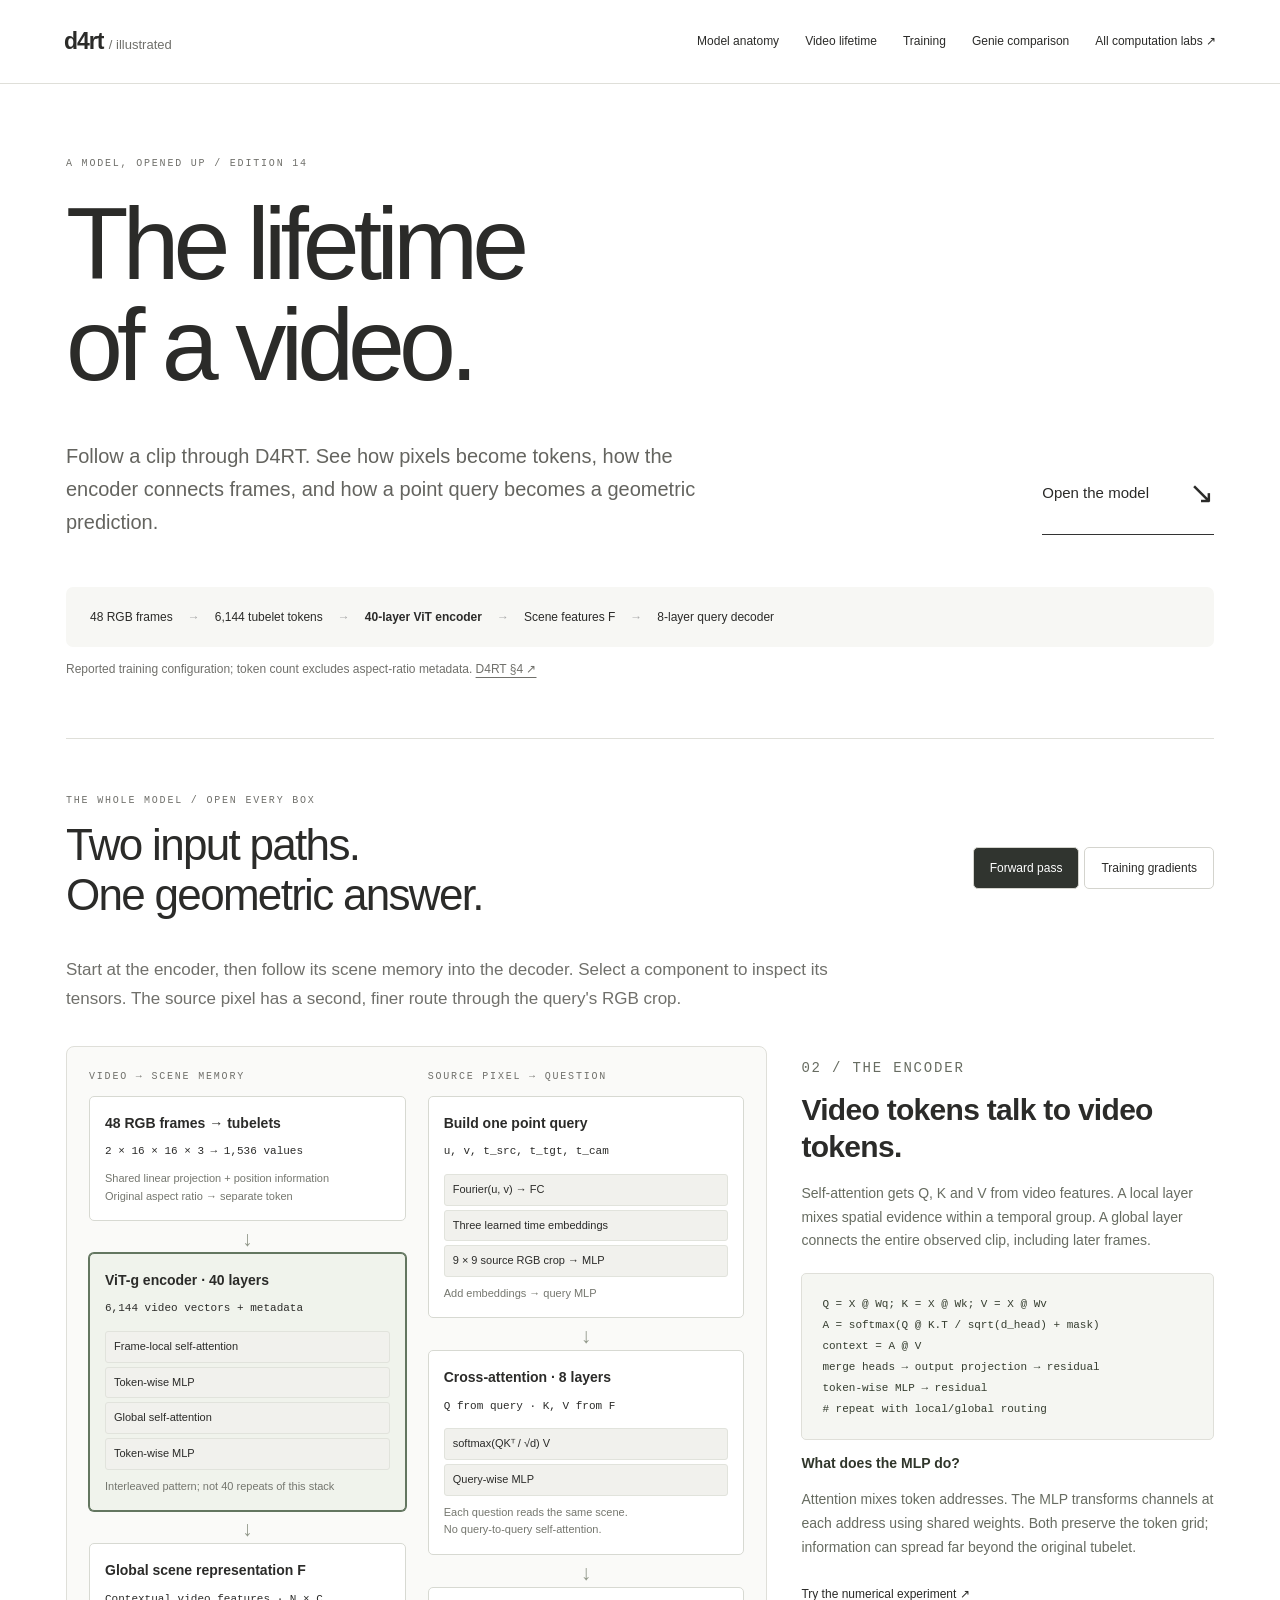
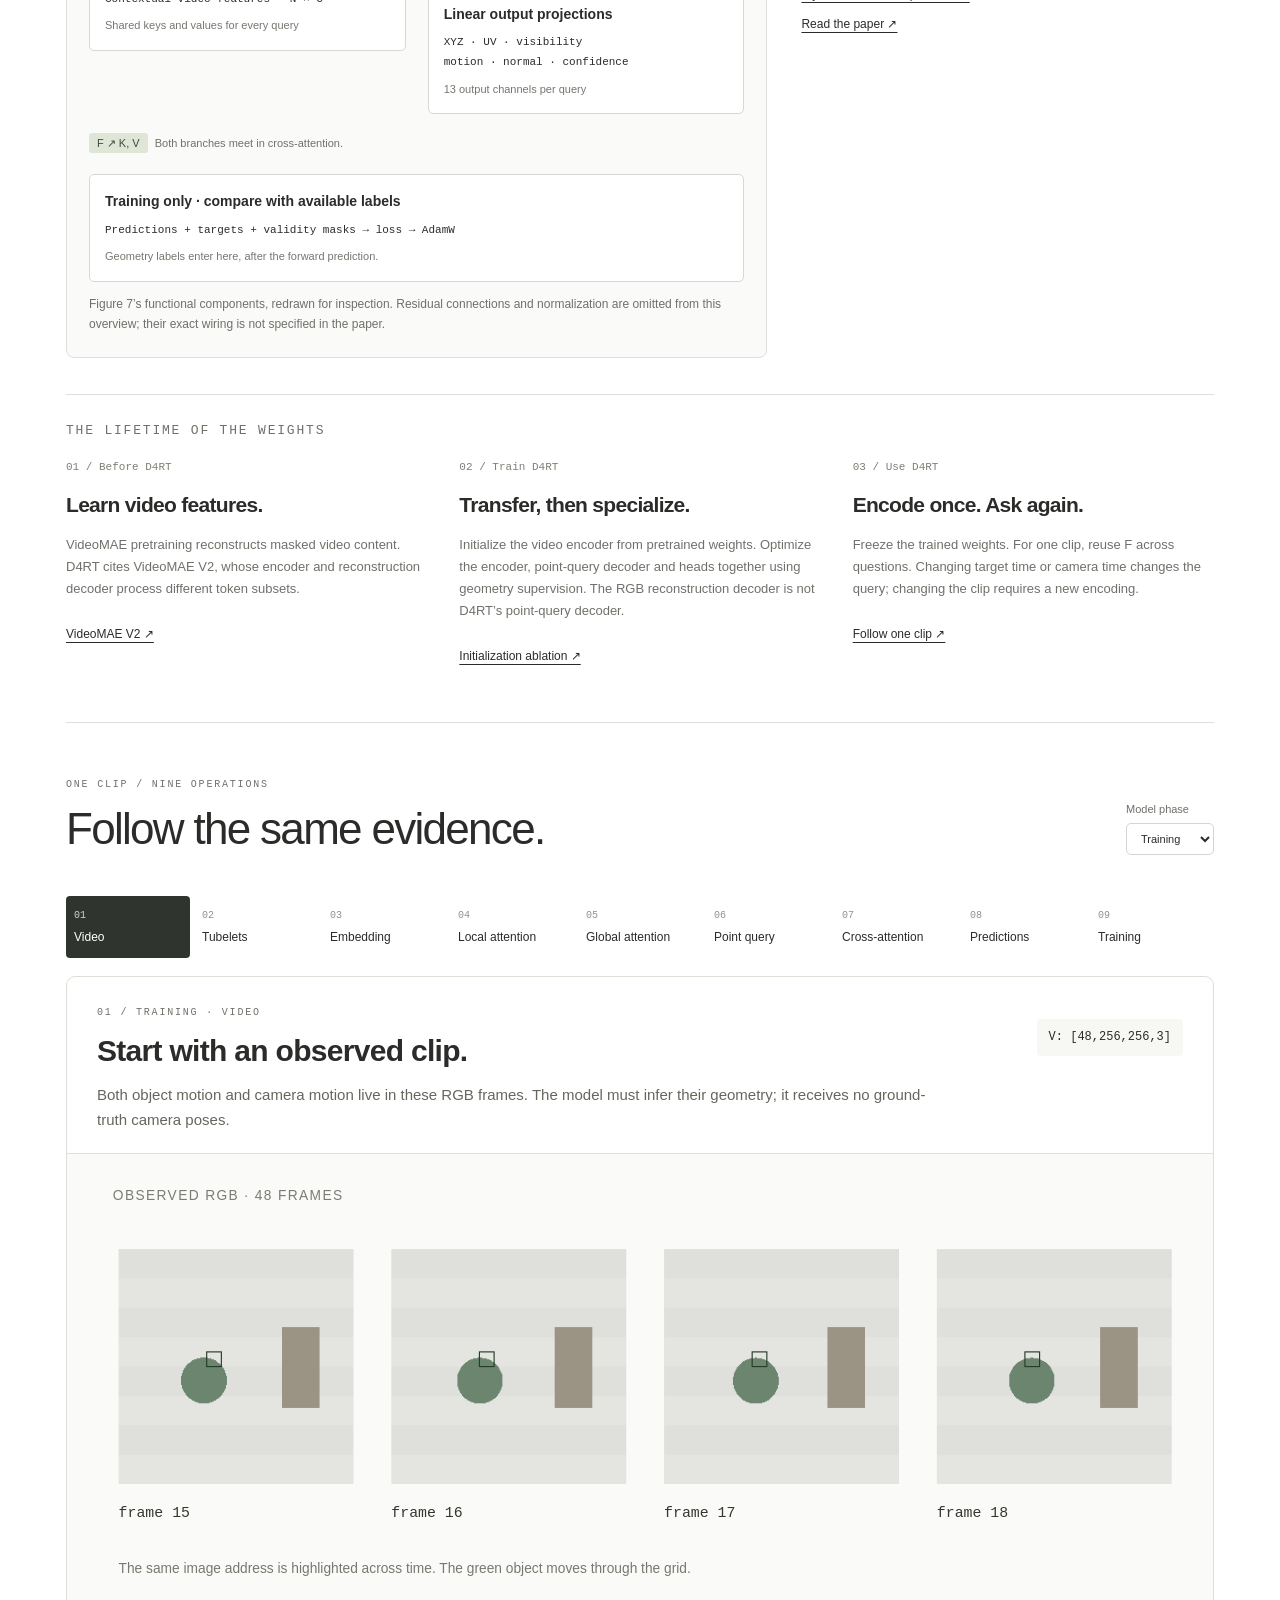
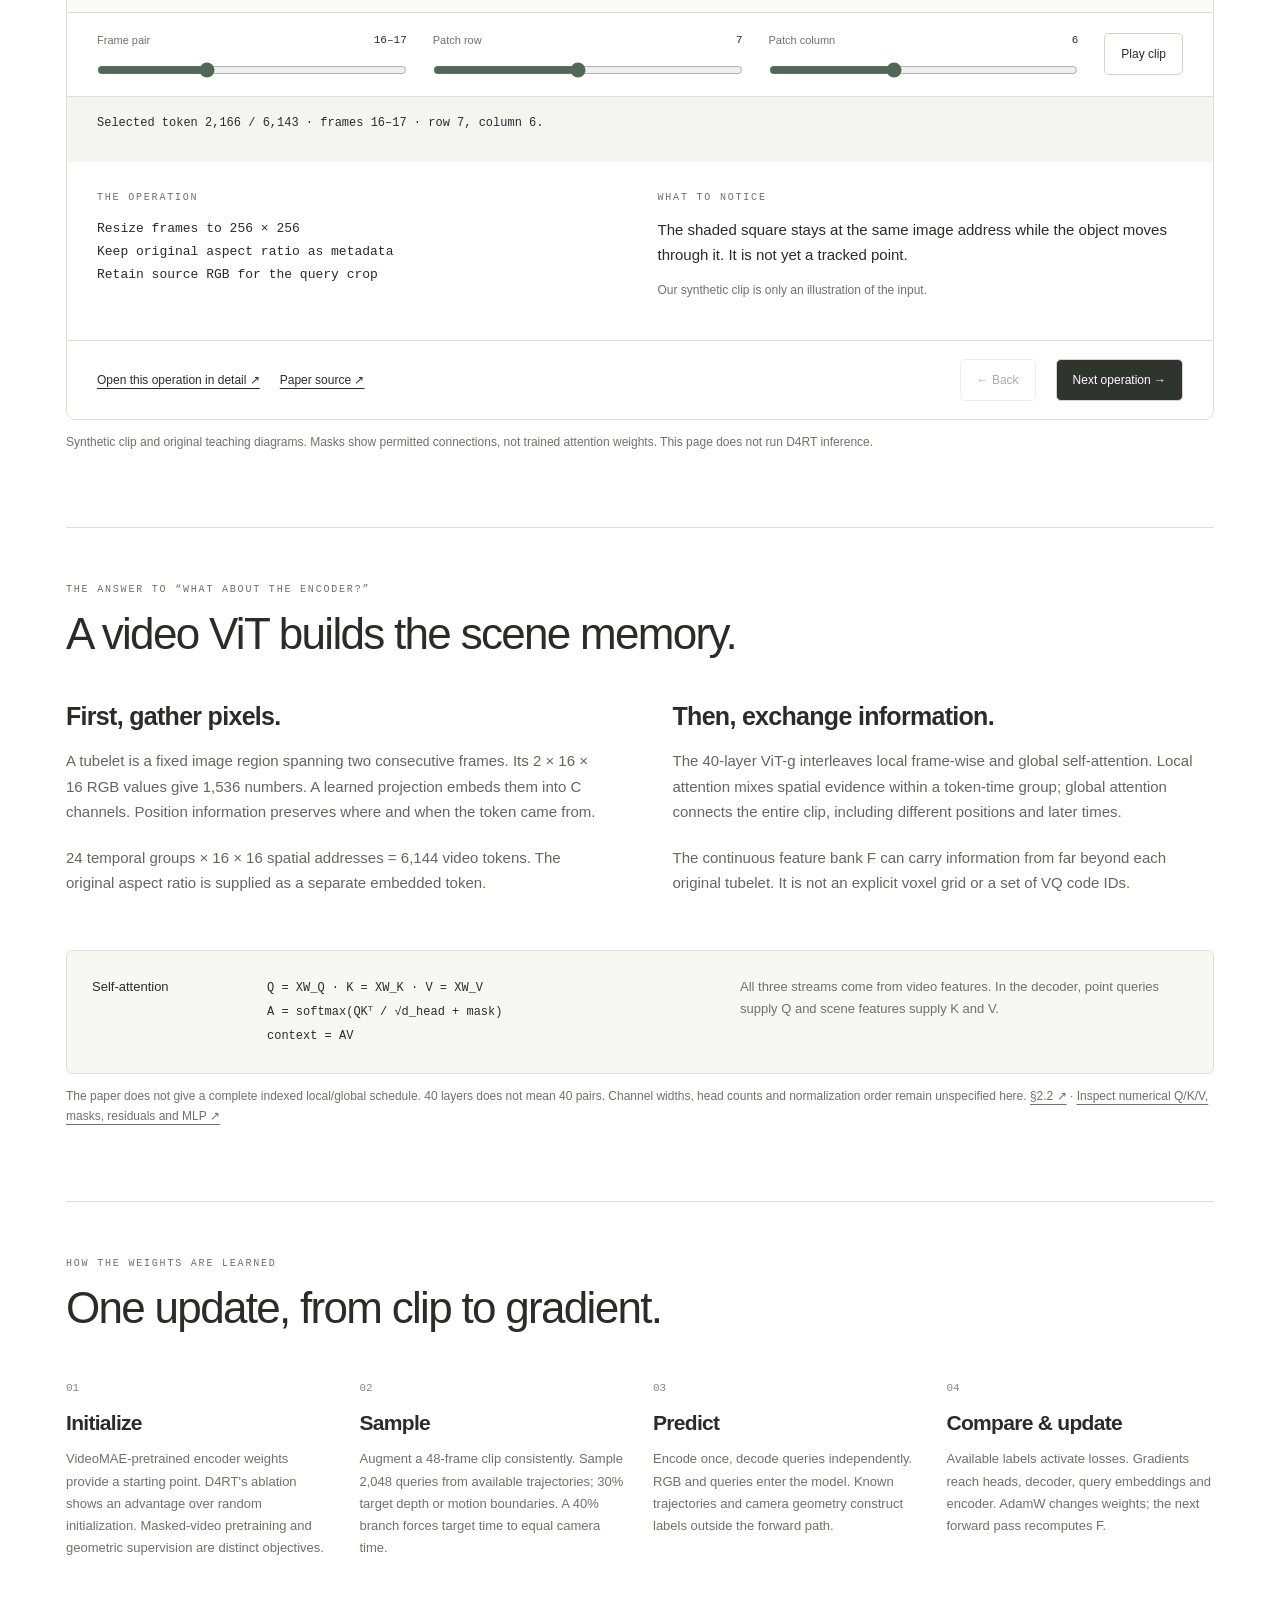
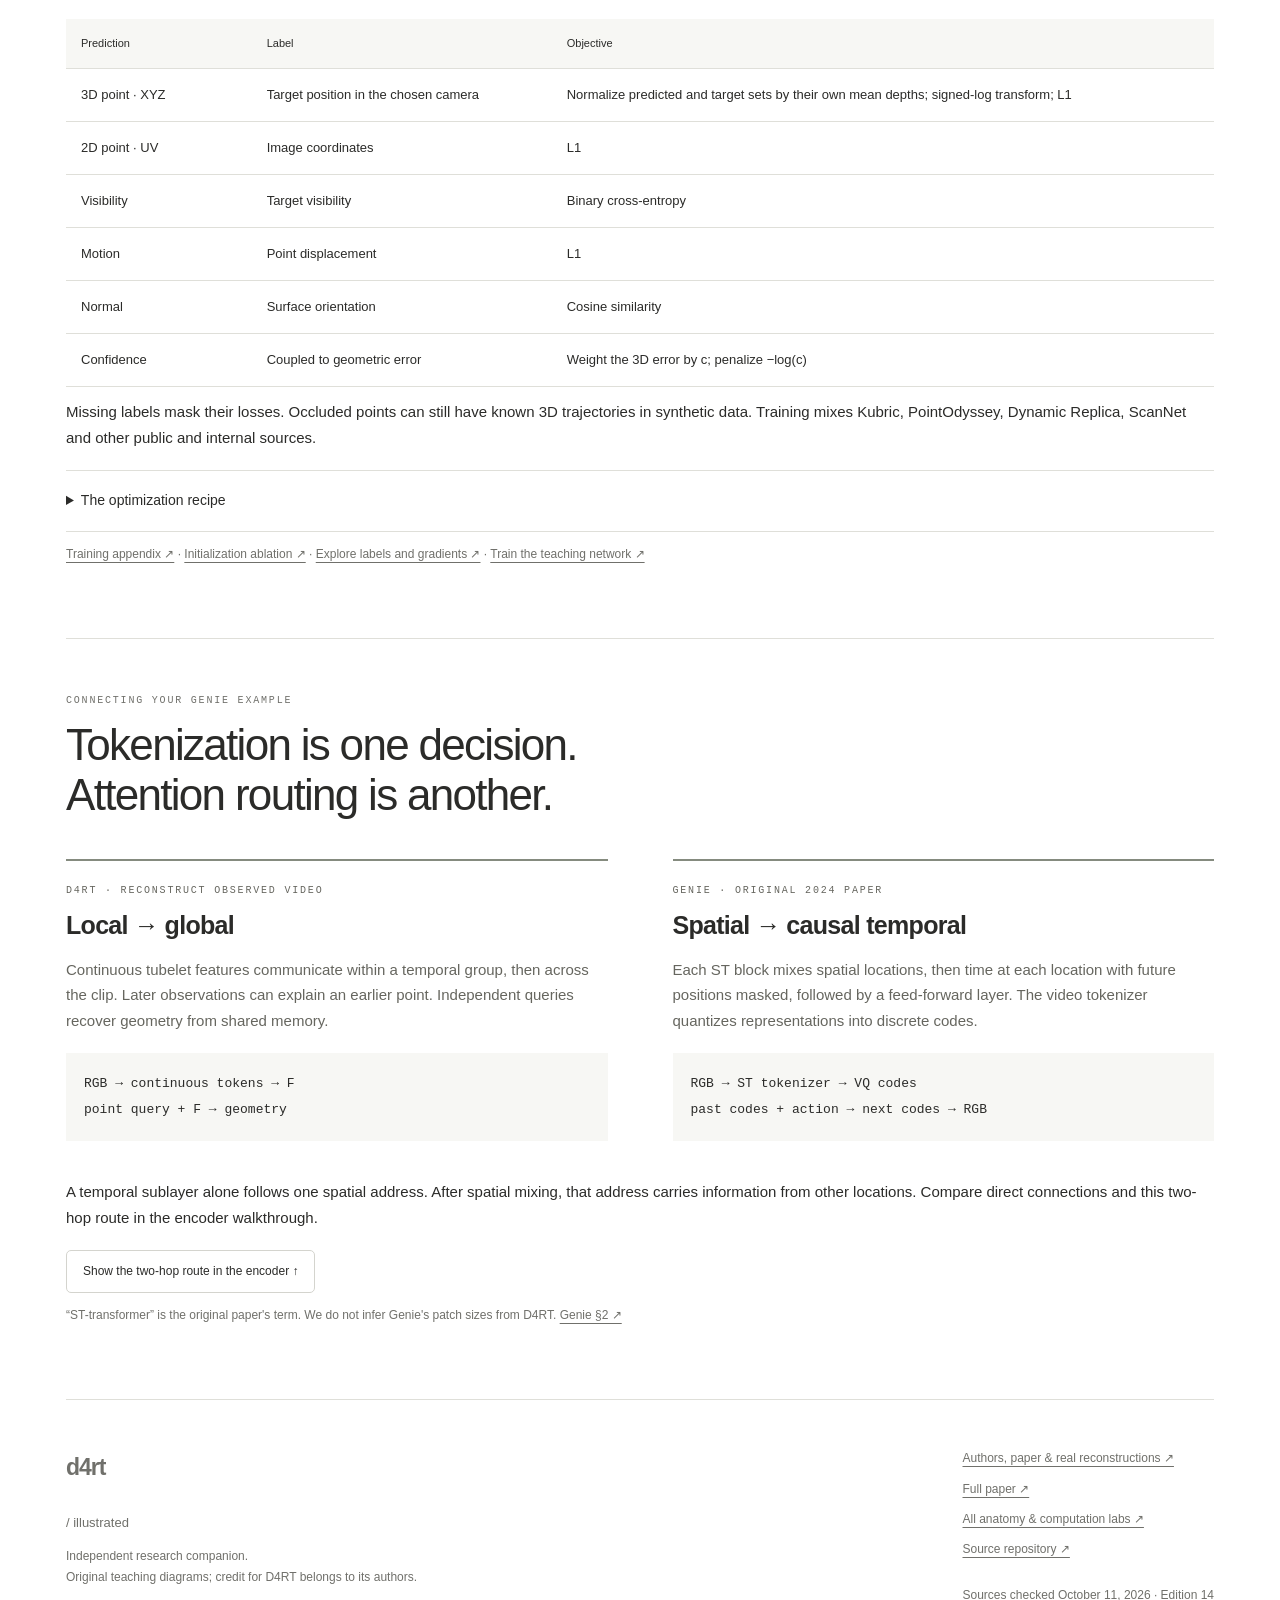
==== commit 85397e5d: "Expose connected D4RT encoder anatomy and end-to-end training paths" ====
--- a/index.html
+++ b/index.html
@@ -1,11 +1,29 @@
 <!doctype html><html lang="en"><head>
 <meta charset="utf-8"><meta name="viewport" content="width=device-width,initial-scale=1">
 <title>D4RT — anatomy of a video model</title><meta name="description" content="Follow RGB video through tubelet tokenization, the ViT encoder, cross-attention queries and end-to-end geometry training.">
-<link rel="icon" href="favicon.svg"><link rel="stylesheet" href="pipeline.css?v=13"><script defer src="pipeline.js?v=13"></script></head><body>
+<link rel="icon" href="favicon.svg"><link rel="stylesheet" href="pipeline.css?v=14"><script defer src="pipeline.js?v=14"></script><link rel="stylesheet" href="model-map.css?v=14"><script defer src="model-map.js?v=14"></script></head><body>
 <a class="skip" href="#walkthrough">Skip to the model</a>
-<header><a class="brand" href="index.html">d4rt <span>/ illustrated</span></a><nav aria-label="Main navigation"><a href="#walkthrough">Anatomy</a><a href="#training-recipe">Training</a><a href="#genie-comparison">Genie comparison</a><a href="anatomy.html">All computation labs ↗</a></nav></header>
-<main><section class="hero"><p class="eyebrow">A MODEL, OPENED UP / EDITION 13</p><h1>The lifetime<br>of a video.</h1><div class="hero-bottom"><p>Follow a clip through D4RT. See how pixels become tokens, how the encoder connects frames, and how a point query becomes a geometric prediction.</p><a class="start" href="#walkthrough">Enter the model <span>↘</span></a></div>
+<header><a class="brand" href="index.html">d4rt <span>/ illustrated</span></a><nav aria-label="Main navigation"><a href="#model-map">Model anatomy</a><a href="#walkthrough">Video lifetime</a><a href="#training-recipe">Training</a><a href="#genie-comparison">Genie comparison</a><a href="anatomy.html">All computation labs ↗</a></nav></header>
+<main><section class="hero"><p class="eyebrow">A MODEL, OPENED UP / EDITION 14</p><h1>The lifetime<br>of a video.</h1><div class="hero-bottom"><p>Follow a clip through D4RT. See how pixels become tokens, how the encoder connects frames, and how a point query becomes a geometric prediction.</p><a class="start" href="#model-map">Open the model <span>↘</span></a></div>
 <div class="architecture-strip" aria-label="D4RT model overview"><span>48 RGB frames</span><i>→</i><span>6,144 tubelet tokens</span><i>→</i><span><b>40-layer ViT encoder</b></span><i>→</i><span>Scene features F</span><i>→</i><span>8-layer query decoder</span></div><p class="footnote">Reported training configuration; token count excludes aspect-ratio metadata. <a href="https://arxiv.org/html/2512.08924v2#S4">D4RT §4 ↗</a></p></section>
+<section id="model-map" aria-labelledby="map-heading">
+<div class="section-title"><div><p class="eyebrow">THE WHOLE MODEL / OPEN EVERY BOX</p><h2 id="map-heading">Two input paths.<br>One geometric answer.</h2></div><div class="map-mode" role="group" aria-label="Show information flow"><button type="button" data-map-mode="forward" aria-pressed="true">Forward pass</button><button type="button" data-map-mode="backward" aria-pressed="false">Training gradients</button></div></div>
+<p class="map-intro">Start at the encoder, then follow its scene memory into the decoder. Select a component to inspect its tensors. The source pixel has a second, finer route through the query's RGB crop.</p>
+<div class="model-layout"><div class="model-flow" id="map-flow">
+<div class="map-columns"><div class="map-lane"><p class="eyebrow">VIDEO → SCENE MEMORY</p>
+<button type="button" class="map-node" data-model-node="tubelet"><span>48 RGB frames → tubelets</span><code>2 × 16 × 16 × 3 → 1,536 values</code><small>Shared linear projection + position information<br>Original aspect ratio → separate token</small></button><div class="map-arrow" aria-hidden="true">↓</div>
+<button type="button" class="map-node map-encoder" data-model-node="encoder" aria-pressed="true"><span>ViT-g encoder · 40 layers</span><code>6,144 video vectors + metadata</code><span class="map-stack"><i>Frame-local self-attention</i><i>Token-wise MLP</i><i>Global self-attention</i><i>Token-wise MLP</i></span><small>Interleaved pattern; not 40 repeats of this stack</small></button><div class="map-arrow" aria-hidden="true">↓</div>
+<button type="button" class="map-node map-memory" data-model-node="memory"><span>Global scene representation F</span><code>Contextual video features · N × C</code><small>Shared keys and values for every query</small></button></div>
+<div class="map-lane"><p class="eyebrow">SOURCE PIXEL → QUESTION</p>
+<button type="button" class="map-node" data-model-node="query"><span>Build one point query</span><code>u, v, t_src, t_tgt, t_cam</code><span class="map-stack"><i>Fourier(u, v) → FC</i><i>Three learned time embeddings</i><i>9 × 9 source RGB crop → MLP</i></span><small>Add embeddings → query MLP</small></button><div class="map-arrow" aria-hidden="true">↓</div>
+<button type="button" class="map-node" data-model-node="decoder"><span>Cross-attention · 8 layers</span><code>Q from query · K, V from F</code><span class="map-stack"><i>softmax(QKᵀ / √d) V</i><i>Query-wise MLP</i></span><small>Each question reads the same scene.<br>No query-to-query self-attention.</small></button><div class="map-arrow" aria-hidden="true">↓</div>
+<button type="button" class="map-node" data-model-node="heads"><span>Linear output projections</span><code>XYZ · UV · visibility<br>motion · normal · confidence</code><small>13 output channels per query</small></button></div></div>
+<div class="map-bridge"><span aria-hidden="true">F ↗ K, V</span> Both branches meet in cross-attention. <span class="map-back" hidden>Gradients return through both branches.</span></div>
+<button type="button" class="map-node map-loss" data-model-node="loss"><span>Training only · compare with available labels</span><code>Predictions + targets + validity masks → loss → AdamW</code><small>Geometry labels enter here, after the forward prediction.</small></button>
+<p class="footnote map-caption">Figure 7’s functional components, redrawn for inspection. Residual connections and normalization are omitted from this overview; their exact wiring is not specified in the paper.</p></div>
+<aside class="map-inspector" aria-labelledby="map-detail-title"><p class="eyebrow" id="map-detail-label"></p><h3 id="map-detail-title"></h3><p id="map-detail-copy"></p><pre id="map-detail-code"></pre><p class="map-question" id="map-detail-question"></p><p id="map-detail-answer"></p><p class="map-gradient" id="map-detail-gradient" hidden></p><div class="map-inspector-links"><a id="map-detail-lab">Try the numerical experiment ↗</a><a id="map-detail-source">Read the paper ↗</a></div></aside></div>
+<div class="map-weight-lifetime"><p class="eyebrow">THE LIFETIME OF THE WEIGHTS</p><div><article><b>01 / Before D4RT</b><h3>Learn video features.</h3><p>VideoMAE pretraining reconstructs masked video content. D4RT cites VideoMAE V2, whose encoder and reconstruction decoder process different token subsets.</p><a href="https://openaccess.thecvf.com/content/CVPR2023/html/Wang_VideoMAE_V2_Scaling_Video_Masked_Autoencoders_With_Dual_Masking_CVPR_2023_paper.html">VideoMAE V2 ↗</a></article><article><b>02 / Train D4RT</b><h3>Transfer, then specialize.</h3><p>Initialize the video encoder from pretrained weights. Optimize the encoder, point-query decoder and heads together using geometry supervision. The RGB reconstruction decoder is not D4RT’s point-query decoder.</p><a href="https://arxiv.org/html/2512.08924v2#A4">Initialization ablation ↗</a></article><article><b>03 / Use D4RT</b><h3>Encode once. Ask again.</h3><p>Freeze the trained weights. For one clip, reuse F across questions. Changing target time or camera time changes the query; changing the clip requires a new encoding.</p><a href="#walkthrough">Follow one clip ↗</a></article></div></div>
+</section>
 <section id="walkthrough" aria-labelledby="walkthrough-title"><div class="section-title"><div><p class="eyebrow">ONE CLIP / NINE OPERATIONS</p><h2 id="walkthrough-title">Follow the same evidence.</h2></div><label class="mode">Model phase<select id="pipe-mode"><option value="train">Training</option><option value="infer">Inference</option></select></label></div>
 <div class="stage-tabs" id="pipe-tabs" role="group" aria-label="Choose a model operation"></div><article class="stage"><div class="stage-heading"><div><p class="eyebrow" id="pipe-kicker"></p><h3 id="pipe-title"></h3></div><code id="pipe-shape"></code></div><p id="pipe-explanation" class="explanation"></p>
 <div class="visual-scroll" tabindex="0" role="region" aria-label="Model illustration. Scroll horizontally on a narrow screen."><div class="visual-inner"><svg id="pipe-diagram" viewBox="0 0 1000 400" role="img"></svg><canvas id="pipe-attention" width="1000" height="440" hidden aria-label="All 6,144 video-token addresses. Use the controls below to select an address."></canvas></div></div><p class="swipe-hint">Swipe the illustration sideways to inspect the full path ↔</p>
@@ -18,4 +36,4 @@
 <section id="training-recipe"><p class="eyebrow">HOW THE WEIGHTS ARE LEARNED</p><h2>One update, from clip to gradient.</h2><div class="training-sequence"><div><span>01</span><h3>Initialize</h3><p>VideoMAE-pretrained encoder weights provide a starting point. D4RT's ablation shows an advantage over random initialization. Masked-video pretraining and geometric supervision are distinct objectives.</p></div><div><span>02</span><h3>Sample</h3><p>Augment a 48-frame clip consistently. Sample 2,048 queries from available trajectories; 30% target depth or motion boundaries. A 40% branch forces target time to equal camera time.</p></div><div><span>03</span><h3>Predict</h3><p>Encode once, decode queries independently. RGB and queries enter the model. Known trajectories and camera geometry construct labels outside the forward path.</p></div><div><span>04</span><h3>Compare & update</h3><p>Available labels activate losses. Gradients reach heads, decoder, query embeddings and encoder. AdamW changes weights; the next forward pass recomputes F.</p></div></div>
 <div class="table-scroll" tabindex="0" role="region" aria-label="Training losses"><table><thead><tr><th>Prediction</th><th>Label</th><th>Objective</th></tr></thead><tbody><tr><td>3D point · XYZ</td><td>Target position in the chosen camera</td><td>Normalize predicted and target sets by their own mean depths; signed-log transform; L1</td></tr><tr><td>2D point · UV</td><td>Image coordinates</td><td>L1</td></tr><tr><td>Visibility</td><td>Target visibility</td><td>Binary cross-entropy</td></tr><tr><td>Motion</td><td>Point displacement</td><td>L1</td></tr><tr><td>Normal</td><td>Surface orientation</td><td>Cosine similarity</td></tr><tr><td>Confidence</td><td>Coupled to geometric error</td><td>Weight the 3D error by c; penalize −log(c)</td></tr></tbody></table></div><p>Missing labels mask their losses. Occluded points can still have known 3D trajectories in synthetic data. Training mixes Kubric, PointOdyssey, Dynamic Replica, ScanNet and other public and internal sources.</p><details><summary>The optimization recipe</summary><p>500,000 AdamW steps; local batch 1 across 64 TPU chips; weight decay 0.03. Warm up for 2,500 steps to 10⁻⁴, then cosine decay to 10⁻⁶. Clip gradient L2 norm at 10. Reported duration: just over two days.</p><p>Appendix A repeats a confidence term. The table explains the clear components without resolving that publication ambiguity.</p></details><p class="footnote"><a href="https://arxiv.org/html/2512.08924v2#A1">Training appendix ↗</a> · <a href="https://arxiv.org/html/2512.08924v2#A4">Initialization ablation ↗</a> · <a href="anatomy.html#training">Explore labels and gradients ↗</a> · <a href="anatomy.html#learning">Train the teaching network ↗</a></p></section>
 <section id="genie-comparison"><p class="eyebrow">CONNECTING YOUR GENIE EXAMPLE</p><h2>Tokenization is one decision.<br>Attention routing is another.</h2><div class="comparison-columns"><div><p class="eyebrow">D4RT · RECONSTRUCT OBSERVED VIDEO</p><h3>Local → global</h3><p>Continuous tubelet features communicate within a temporal group, then across the clip. Later observations can explain an earlier point. Independent queries recover geometry from shared memory.</p><code>RGB → continuous tokens → F<br>point query + F → geometry</code></div><div><p class="eyebrow">GENIE · ORIGINAL 2024 PAPER</p><h3>Spatial → causal temporal</h3><p>Each ST block mixes spatial locations, then time at each location with future positions masked, followed by a feed-forward layer. The video tokenizer quantizes representations into discrete codes.</p><code>RGB → ST tokenizer → VQ codes<br>past codes + action → next codes → RGB</code></div></div><p>A temporal sublayer alone follows one spatial address. After spatial mixing, that address carries information from other locations. Compare direct connections and this two-hop route in the encoder walkthrough.</p><button id="pipe-genie-jump" type="button">Show the two-hop route in the encoder ↑</button><p class="footnote">“ST-transformer” is the original paper's term. We do not infer Genie's patch sizes from D4RT. <a href="https://arxiv.org/html/2402.15391v1#S2">Genie §2 ↗</a></p></section>
-<footer><div><a class="brand" href="index.html">d4rt <span>/ illustrated</span></a><p>Independent research companion.<br>Original teaching diagrams; credit for D4RT belongs to its authors.</p></div><div><a href="https://d4rt-paper.github.io/">Authors, paper & real reconstructions ↗</a><a href="https://arxiv.org/html/2512.08924v2">Full paper ↗</a><a href="anatomy.html">All anatomy & computation labs ↗</a><a href="https://github.com/htansetiawan/d4rt-illustrated">Source repository ↗</a><span>Sources checked October 11, 2026 · Edition 13</span></div></footer></main></body></html>
+<footer><div><a class="brand" href="index.html">d4rt <span>/ illustrated</span></a><p>Independent research companion.<br>Original teaching diagrams; credit for D4RT belongs to its authors.</p></div><div><a href="https://d4rt-paper.github.io/">Authors, paper & real reconstructions ↗</a><a href="https://arxiv.org/html/2512.08924v2">Full paper ↗</a><a href="anatomy.html">All anatomy & computation labs ↗</a><a href="https://github.com/htansetiawan/d4rt-illustrated">Source repository ↗</a><span>Sources checked October 11, 2026 · Edition 14</span></div></footer></main></body></html>
--- a/model-map.css
+++ b/model-map.css
@@ -0,0 +1 @@
+.map-intro{max-width:780px;color:var(--muted);font-size:17px}.map-mode{display:flex;gap:5px}.map-mode [aria-pressed=true]{background:#30342f;color:#fff}.model-layout{display:grid;grid-template-columns:minmax(0,1.7fr) minmax(0,1fr);gap:34px;margin-top:32px;align-items:start}.model-flow{border:1px solid var(--line);border-radius:8px;background:#fafaf8;padding:22px}.map-columns{display:grid;grid-template-columns:1fr 1fr;gap:22px}.map-lane{min-width:0}.map-node{display:block;width:100%;text-align:left;background:#fff;padding:15px;border:1px solid #d7d9d2;line-height:1.6}.map-node>span:first-child{font-size:14px;font-weight:600;display:block;margin-bottom:8px}.map-node code{display:block;font-size:11px;line-height:1.8;overflow-wrap:anywhere}.map-node small{display:block;font-size:11px;color:#75776f;margin-top:8px}.map-node[aria-pressed=true]{border-color:#637660;box-shadow:0 0 0 1px #637660;background:#f0f3ec}.map-stack{display:flex;flex-direction:column;gap:4px;margin-top:12px}.map-stack i{background:#f1f1ed;border:1px solid #e1e3dc;border-radius:3px;padding:6px 8px;font-style:normal;font-size:11px}.map-arrow{text-align:center;font-size:21px;color:#91988a;height:32px}.map-bridge{font-size:11px;line-height:1.8;margin:20px 0;color:var(--muted)}.map-bridge>span:first-child{background:#dfe6d8;color:#3d4c36;padding:4px 8px;border-radius:3px;margin-right:4px}.map-back{display:block;color:#556b4b;margin-top:6px}.map-caption{margin-bottom:0}.map-training .map-arrow{color:#596f4f}.map-training .map-loss{border-style:dashed;border-color:#6f825f;background:#f0f4eb}.map-inspector{position:sticky;top:26px;min-width:0;padding:12px 0}.map-inspector h3{font-size:30px}.map-inspector p{font-size:14px;color:#676c61}.map-inspector pre{white-space:pre-wrap;overflow-wrap:anywhere;font:11px/1.9 ui-monospace,monospace;background:#f5f6f2;padding:20px;border-radius:5px;border:1px solid var(--line);color:#353d2f}.map-inspector .map-question{font-weight:600;color:#30362b;margin-bottom:0}.map-inspector-links{display:flex;flex-direction:column;gap:10px;font-size:12px;margin-top:24px}.map-inspector .map-gradient{padding:16px;border-left:2px solid #829477;background:#f4f6ef}.map-weight-lifetime{margin-top:36px;padding-top:26px;border-top:1px solid var(--line)}.map-weight-lifetime>div{display:grid;grid-template-columns:repeat(3,1fr);gap:32px}.map-weight-lifetime b{font:11px ui-monospace,monospace;color:#7b8175}.map-weight-lifetime h3{font-size:21px;margin-top:14px}.map-weight-lifetime p{font-size:13px;color:var(--muted)}.map-weight-lifetime a{font-size:12px}@media(max-width:1000px){.model-layout{gap:24px;grid-template-columns:minmax(0,1.5fr) minmax(0,1fr)}.map-columns{gap:12px}.model-flow{padding:15px}.map-node{padding:11px}}@media(max-width:800px){.model-layout{grid-template-columns:1fr}.map-inspector{position:static;border-top:1px solid var(--line);padding-top:24px}.map-inspector pre{font-size:12px}.map-columns{gap:18px}.map-node{padding:16px}.map-weight-lifetime>div{gap:20px}.map-mode{flex-direction:column}.map-mode button{white-space:nowrap}}@media(max-width:520px){.model-layout{gap:22px}.model-flow{padding:12px}.map-columns{gap:10px}.map-node{padding:10px}.map-node>span:first-child{font-size:12px}.map-node code,.map-node small,.map-stack i{font-size:10px}.map-lane>.eyebrow{font-size:8px;letter-spacing:1px}.map-weight-lifetime>div{grid-template-columns:1fr;gap:16px}.map-intro{font-size:15px}.map-inspector h3{font-size:26px}}
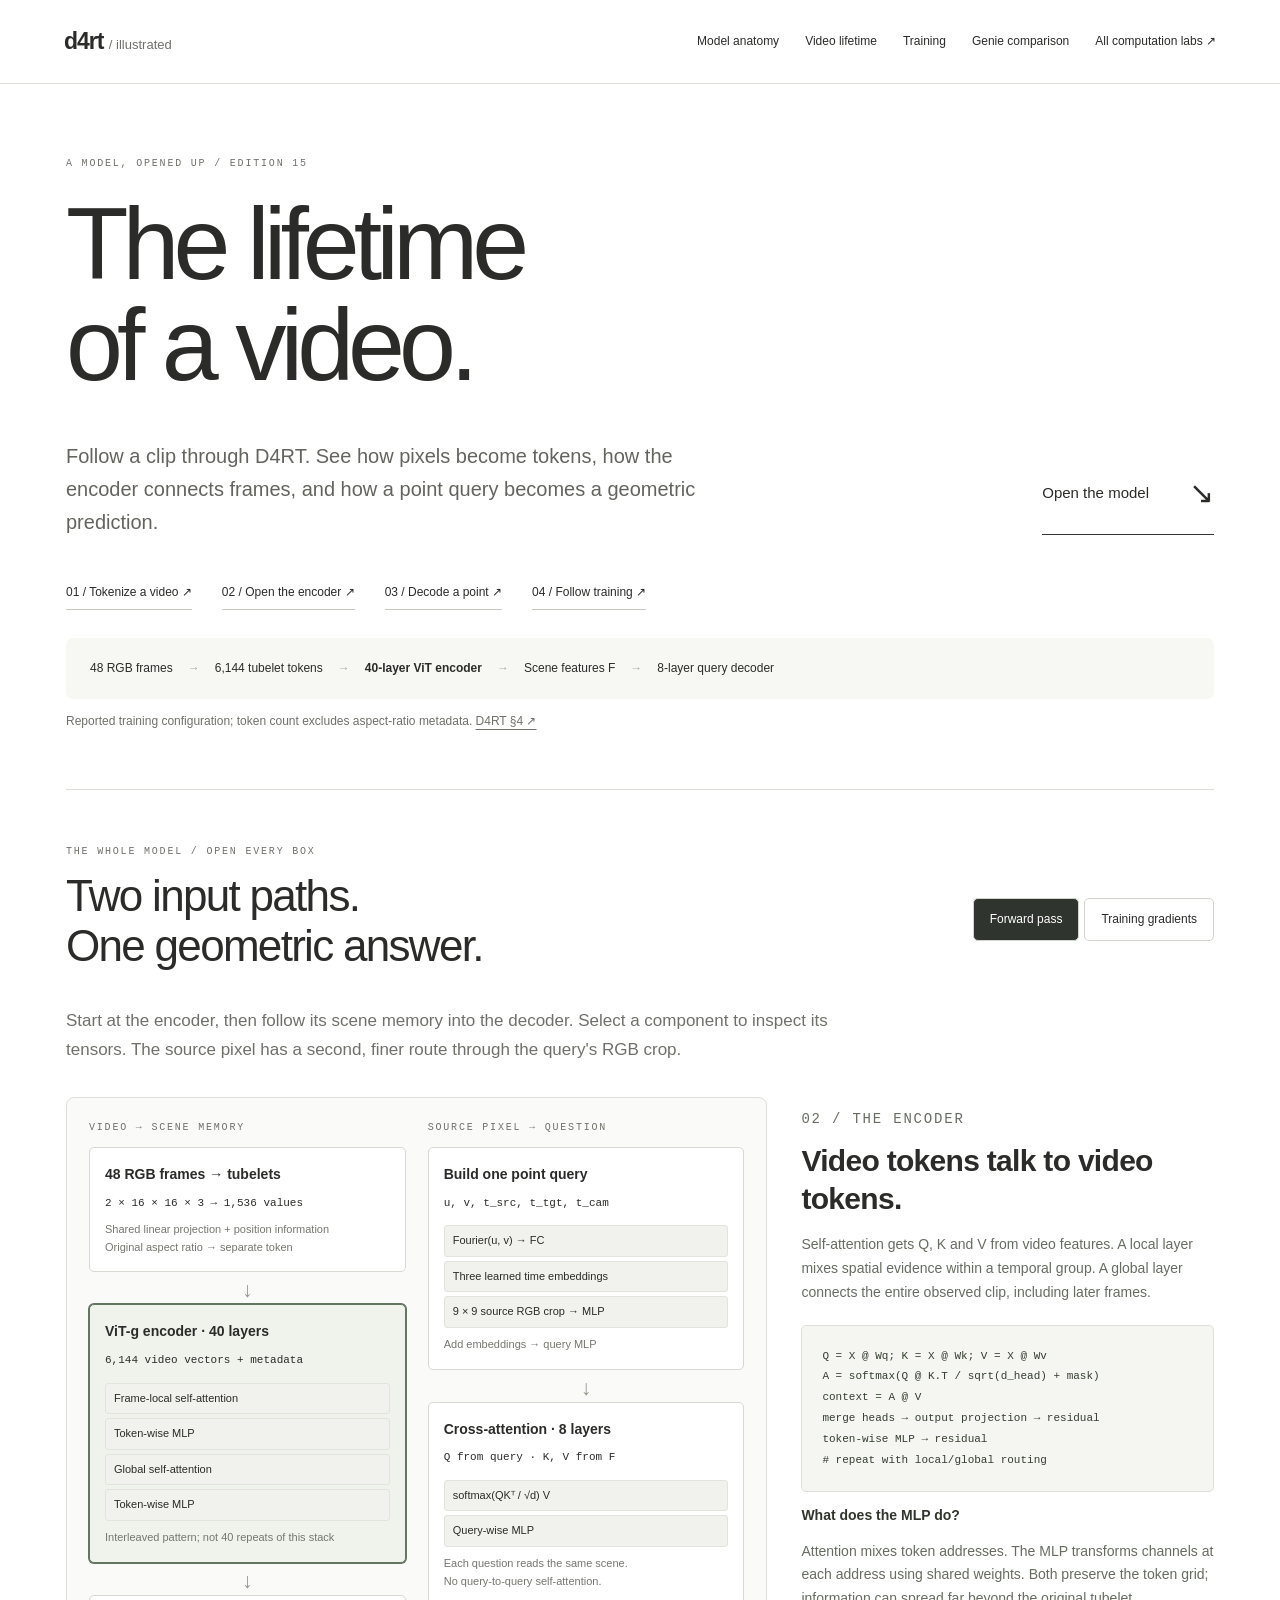
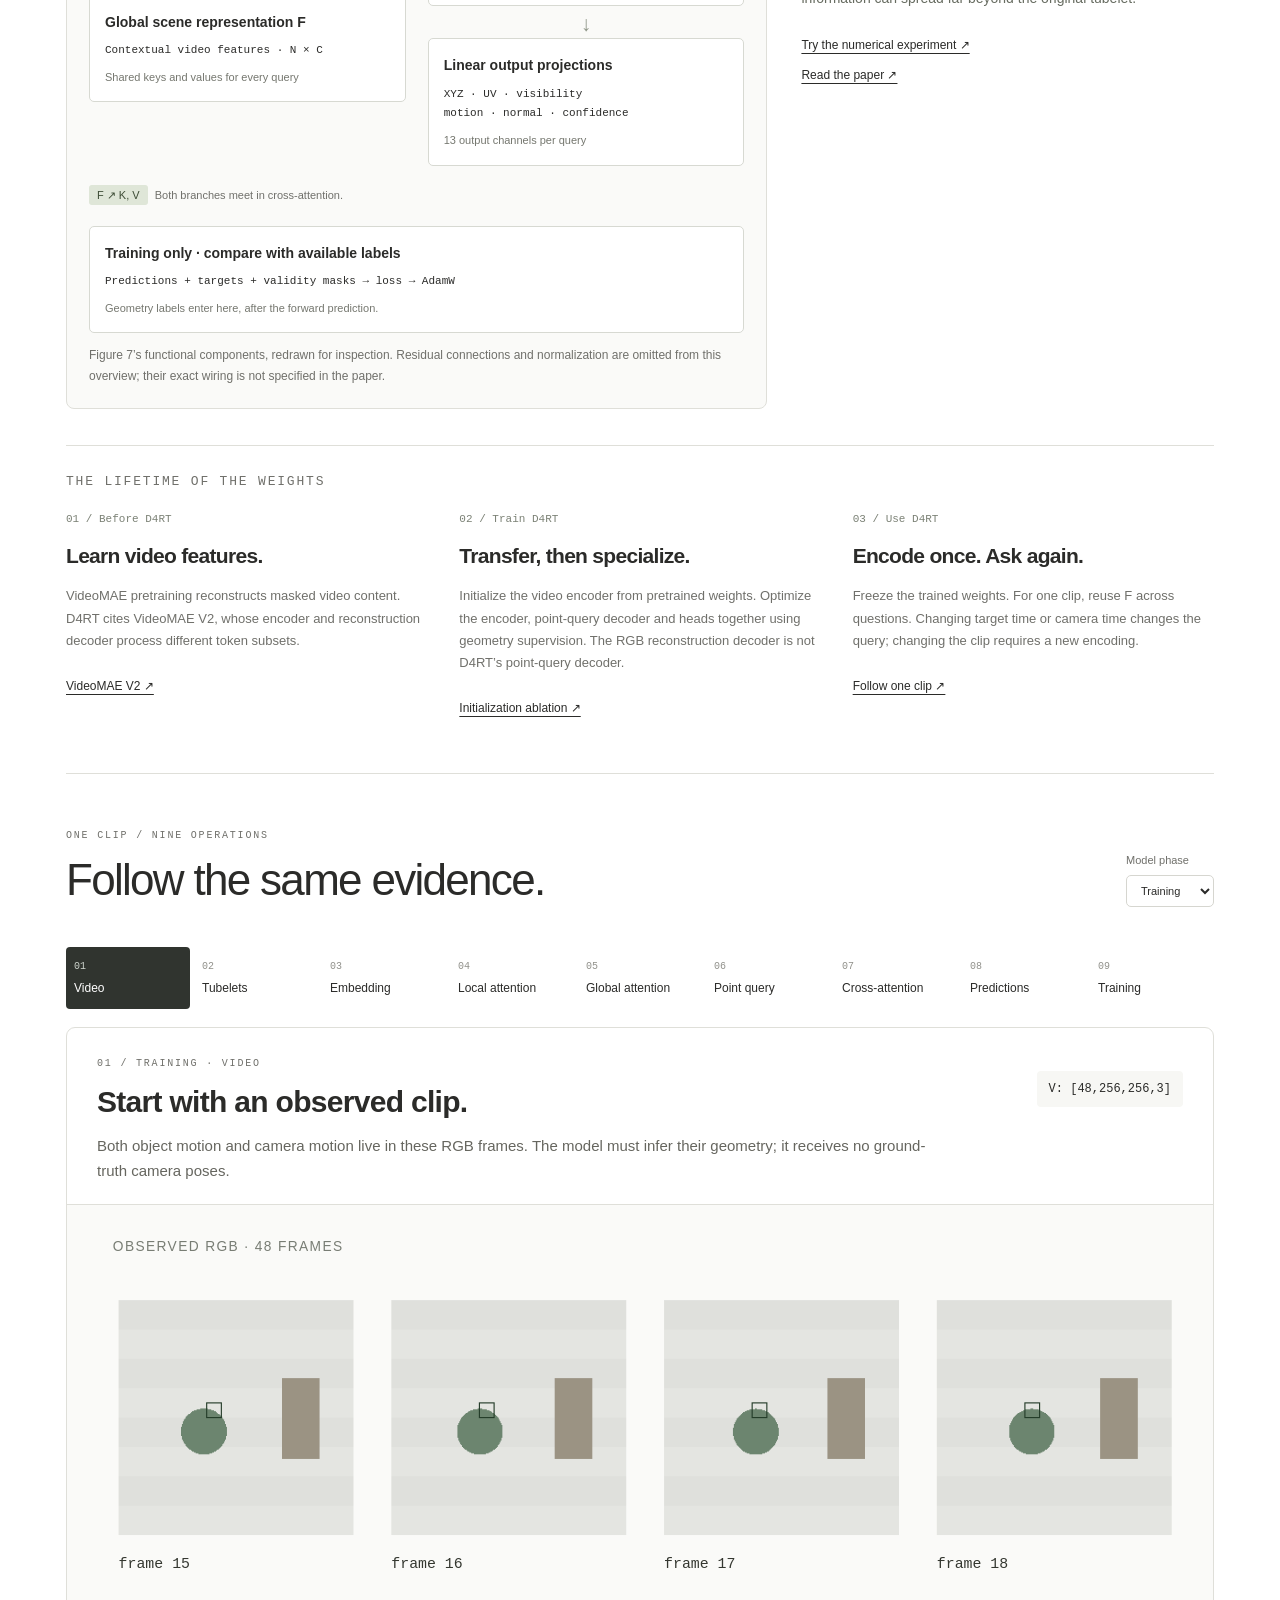
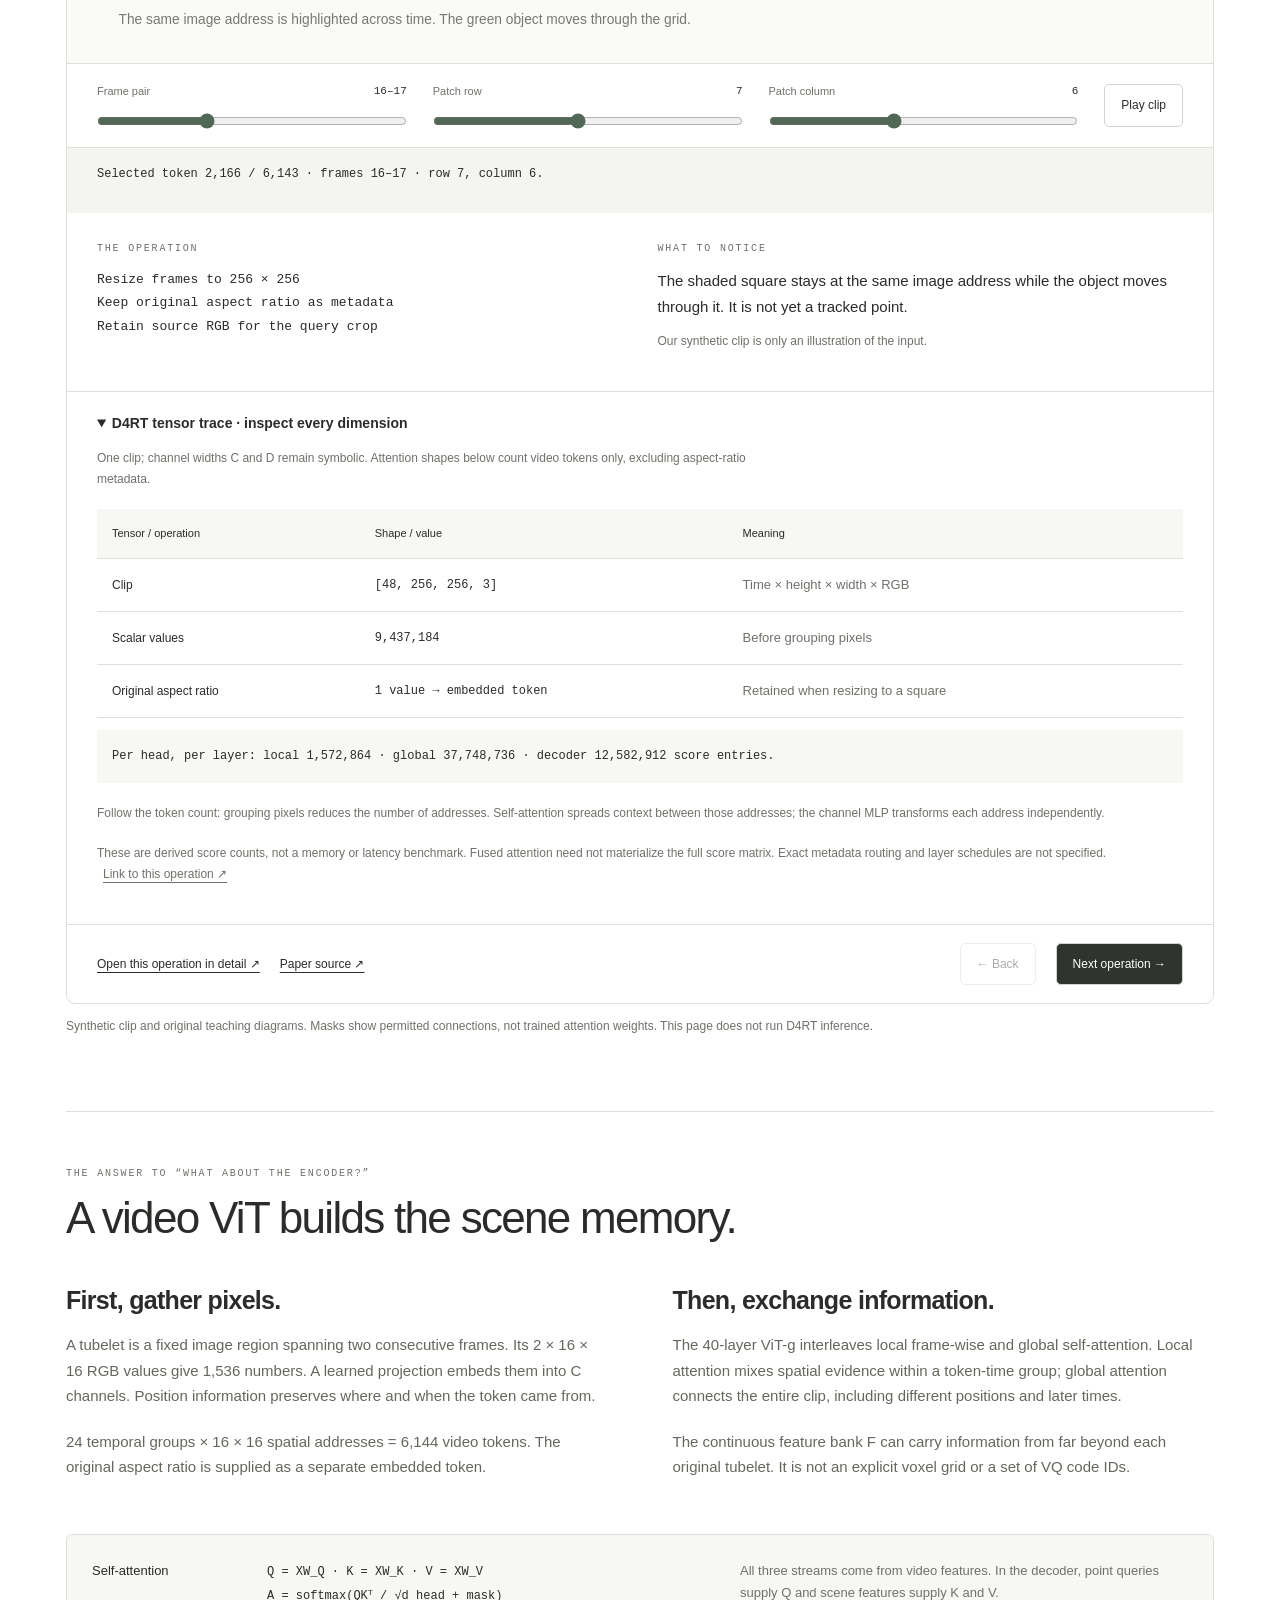
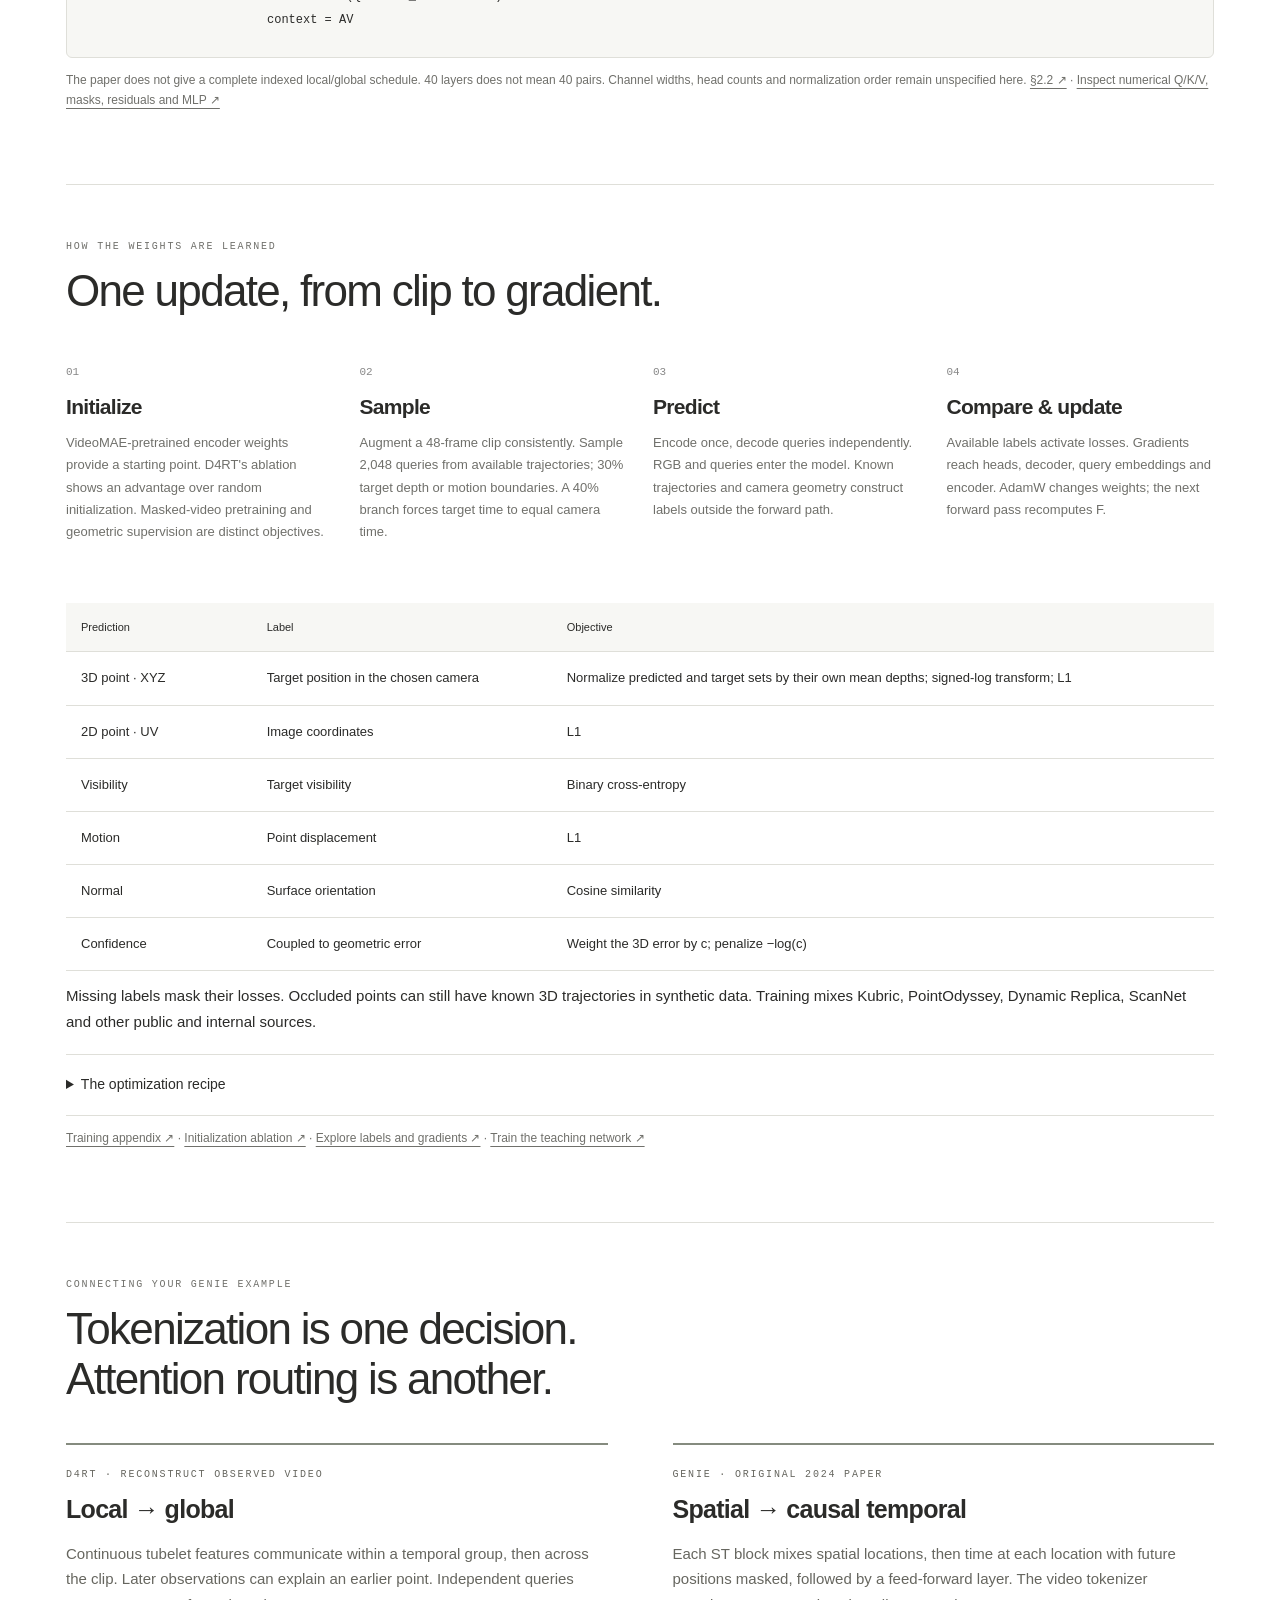
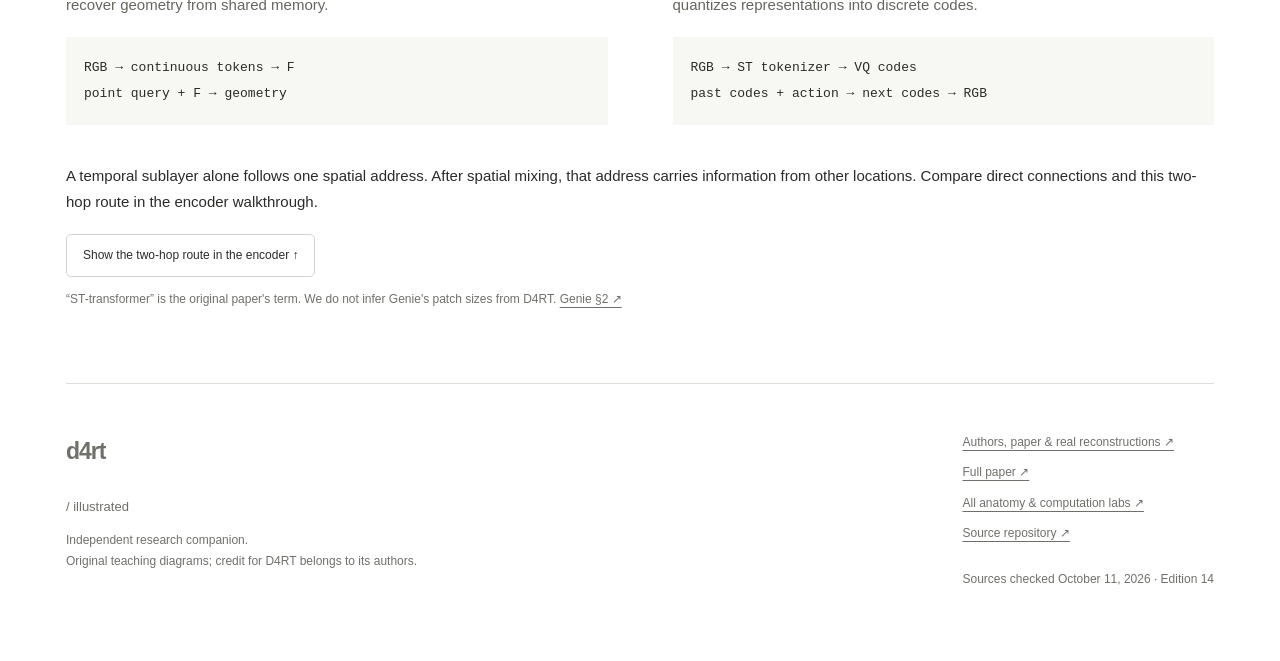
==== commit 46e1d65a: "Connect D4RT video anatomy to tensor shapes and shareable training steps" ====
--- a/index.html
+++ b/index.html
@@ -1,11 +1,11 @@
 <!doctype html><html lang="en"><head>
 <meta charset="utf-8"><meta name="viewport" content="width=device-width,initial-scale=1">
 <title>D4RT — anatomy of a video model</title><meta name="description" content="Follow RGB video through tubelet tokenization, the ViT encoder, cross-attention queries and end-to-end geometry training.">
-<link rel="icon" href="favicon.svg"><link rel="stylesheet" href="pipeline.css?v=14"><script defer src="pipeline.js?v=14"></script><link rel="stylesheet" href="model-map.css?v=14"><script defer src="model-map.js?v=14"></script></head><body>
+<link rel="icon" href="favicon.svg"><link rel="stylesheet" href="pipeline.css?v=15"><script defer src="pipeline.js?v=15"></script><link rel="stylesheet" href="model-map.css?v=15"><script defer src="model-map.js?v=15"></script><script defer src="tensor-trace.js?v=15"></script></head><body>
 <a class="skip" href="#walkthrough">Skip to the model</a>
 <header><a class="brand" href="index.html">d4rt <span>/ illustrated</span></a><nav aria-label="Main navigation"><a href="#model-map">Model anatomy</a><a href="#walkthrough">Video lifetime</a><a href="#training-recipe">Training</a><a href="#genie-comparison">Genie comparison</a><a href="anatomy.html">All computation labs ↗</a></nav></header>
-<main><section class="hero"><p class="eyebrow">A MODEL, OPENED UP / EDITION 14</p><h1>The lifetime<br>of a video.</h1><div class="hero-bottom"><p>Follow a clip through D4RT. See how pixels become tokens, how the encoder connects frames, and how a point query becomes a geometric prediction.</p><a class="start" href="#model-map">Open the model <span>↘</span></a></div>
-<div class="architecture-strip" aria-label="D4RT model overview"><span>48 RGB frames</span><i>→</i><span>6,144 tubelet tokens</span><i>→</i><span><b>40-layer ViT encoder</b></span><i>→</i><span>Scene features F</span><i>→</i><span>8-layer query decoder</span></div><p class="footnote">Reported training configuration; token count excludes aspect-ratio metadata. <a href="https://arxiv.org/html/2512.08924v2#S4">D4RT §4 ↗</a></p></section>
+<main><section class="hero"><p class="eyebrow">A MODEL, OPENED UP / EDITION 15</p><h1>The lifetime<br>of a video.</h1><div class="hero-bottom"><p>Follow a clip through D4RT. See how pixels become tokens, how the encoder connects frames, and how a point query becomes a geometric prediction.</p><a class="start" href="#model-map">Open the model <span>↘</span></a></div>
+<nav class="anatomy-shortcuts" aria-label="Start at a model operation"><a href="#walk-tubelet">01 / Tokenize a video ↗</a><a href="#walk-local">02 / Open the encoder ↗</a><a href="#walk-decoder">03 / Decode a point ↗</a><a href="#walk-train">04 / Follow training ↗</a></nav><div class="architecture-strip" aria-label="D4RT model overview"><span>48 RGB frames</span><i>→</i><span>6,144 tubelet tokens</span><i>→</i><span><b>40-layer ViT encoder</b></span><i>→</i><span>Scene features F</span><i>→</i><span>8-layer query decoder</span></div><p class="footnote">Reported training configuration; token count excludes aspect-ratio metadata. <a href="https://arxiv.org/html/2512.08924v2#S4">D4RT §4 ↗</a></p></section>
 <section id="model-map" aria-labelledby="map-heading">
 <div class="section-title"><div><p class="eyebrow">THE WHOLE MODEL / OPEN EVERY BOX</p><h2 id="map-heading">Two input paths.<br>One geometric answer.</h2></div><div class="map-mode" role="group" aria-label="Show information flow"><button type="button" data-map-mode="forward" aria-pressed="true">Forward pass</button><button type="button" data-map-mode="backward" aria-pressed="false">Training gradients</button></div></div>
 <p class="map-intro">Start at the encoder, then follow its scene memory into the decoder. Select a component to inspect its tensors. The source pixel has a second, finer route through the query's RGB crop.</p>
@@ -30,7 +30,7 @@
 <div class="controls" id="pipe-address-controls"><label>Frame pair <output id="pair-value"></output><input id="pipe-pair" type="range" min="0" max="23" value="8"></label><label>Patch row <output id="row-value"></output><input id="pipe-row" type="range" min="0" max="15" value="7"></label><label>Patch column <output id="col-value"></output><input id="pipe-col" type="range" min="0" max="15" value="6"></label><button id="pipe-play" type="button">Play clip</button></div>
 <div class="controls" id="pipe-routing-controls" hidden><label>Read pattern<select id="pipe-route"><option value="d4rt">D4RT · selected layer</option><option value="genie">Compare · Genie temporal sublayer</option><option value="composed">Compare · Genie spatial + temporal</option></select></label><p class="footnote">A hypothetical matching lattice compares connectivity. Genie's tokenizer is not assigned D4RT's tubelet dimensions.</p></div>
 <div class="controls" id="pipe-query-controls" hidden><label>Source frame <output id="src-value"></output><input id="pipe-src" type="range" min="0" max="47" value="16"></label><label>Target frame <output id="tgt-value"></output><input id="pipe-tgt" type="range" min="0" max="47" value="30"></label><label>Camera frame <output id="cam-value"></output><input id="pipe-cam" type="range" min="0" max="47" value="0"></label></div>
-<p id="pipe-readout" class="readout" role="status"></p><div class="stage-details"><div><p class="eyebrow">THE OPERATION</p><pre id="pipe-code"></pre></div><div><p class="eyebrow">WHAT TO NOTICE</p><p id="pipe-insight"></p><p class="footnote" id="pipe-boundary"></p></div></div><div class="stage-footer"><div><a id="pipe-lab">Open this operation in detail ↗</a><a id="pipe-source">Paper source ↗</a></div><div><button id="pipe-prev" type="button">← Back</button><button id="pipe-next" type="button">Next operation →</button></div></div></article>
+<p id="pipe-readout" class="readout" role="status"></p><div class="stage-details"><div><p class="eyebrow">THE OPERATION</p><pre id="pipe-code"></pre></div><div><p class="eyebrow">WHAT TO NOTICE</p><p id="pipe-insight"></p><p class="footnote" id="pipe-boundary"></p></div></div><details class="tensor-trace" open><summary>D4RT tensor trace · inspect every dimension</summary><div class="trace-toolbar"><p>One clip; channel widths C and D remain symbolic. Attention shapes below count video tokens only, excluding aspect-ratio metadata.</p><label id="trace-query-control" hidden>Query count · shape example<select id="trace-queries"><option value="1">1 point</option><option value="2048" selected>2,048 points</option><option value="65536">65,536 points</option></select></label></div><div class="table-scroll" tabindex="0" role="region" aria-label="Shapes at the selected model operation"><table><thead><tr><th>Tensor / operation</th><th>Shape / value</th><th>Meaning</th></tr></thead><tbody id="trace-rows"></tbody></table></div><p id="trace-count" class="trace-count"></p><p id="trace-meaning"></p><p class="footnote">These are derived score counts, not a memory or latency benchmark. Fused attention need not materialize the full score matrix. Exact metadata routing and layer schedules are not specified. <a id="trace-stage-link">Link to this operation ↗</a></p></details><div class="stage-footer"><div><a id="pipe-lab">Open this operation in detail ↗</a><a id="pipe-source">Paper source ↗</a></div><div><button id="pipe-prev" type="button">← Back</button><button id="pipe-next" type="button">Next operation →</button></div></div></article>
 <noscript><p>The walkthrough needs JavaScript. The <a href="anatomy.html">full reference</a> includes readable explanations without it.</p></noscript><p class="footnote">Synthetic clip and original teaching diagrams. Masks show permitted connections, not trained attention weights. This page does not run D4RT inference.</p></section>
 <section id="encoder-anatomy"><p class="eyebrow">THE ANSWER TO “WHAT ABOUT THE ENCODER?”</p><h2>A video ViT builds the scene memory.</h2><div class="editorial-grid"><div><h3>First, gather pixels.</h3><p>A tubelet is a fixed image region spanning two consecutive frames. Its 2 × 16 × 16 RGB values give 1,536 numbers. A learned projection embeds them into C channels. Position information preserves where and when the token came from.</p><p>24 temporal groups × 16 × 16 spatial addresses = 6,144 video tokens. The original aspect ratio is supplied as a separate embedded token.</p></div><div><h3>Then, exchange information.</h3><p>The 40-layer ViT-g interleaves local frame-wise and global self-attention. Local attention mixes spatial evidence within a token-time group; global attention connects the entire clip, including different positions and later times.</p><p>The continuous feature bank F can carry information from far beyond each original tubelet. It is not an explicit voxel grid or a set of VQ code IDs.</p></div></div><div class="equation"><span>Self-attention</span><code>Q = XW_Q · K = XW_K · V = XW_V<br>A = softmax(QKᵀ / √d_head + mask)<br>context = AV</code><p>All three streams come from video features. In the decoder, point queries supply Q and scene features supply K and V.</p></div><p class="footnote">The paper does not give a complete indexed local/global schedule. 40 layers does not mean 40 pairs. Channel widths, head counts and normalization order remain unspecified here. <a href="https://arxiv.org/html/2512.08924v2#S2.SS2">§2.2 ↗</a> · <a href="anatomy.html#encoder">Inspect numerical Q/K/V, masks, residuals and MLP ↗</a></p></section>
 <section id="training-recipe"><p class="eyebrow">HOW THE WEIGHTS ARE LEARNED</p><h2>One update, from clip to gradient.</h2><div class="training-sequence"><div><span>01</span><h3>Initialize</h3><p>VideoMAE-pretrained encoder weights provide a starting point. D4RT's ablation shows an advantage over random initialization. Masked-video pretraining and geometric supervision are distinct objectives.</p></div><div><span>02</span><h3>Sample</h3><p>Augment a 48-frame clip consistently. Sample 2,048 queries from available trajectories; 30% target depth or motion boundaries. A 40% branch forces target time to equal camera time.</p></div><div><span>03</span><h3>Predict</h3><p>Encode once, decode queries independently. RGB and queries enter the model. Known trajectories and camera geometry construct labels outside the forward path.</p></div><div><span>04</span><h3>Compare & update</h3><p>Available labels activate losses. Gradients reach heads, decoder, query embeddings and encoder. AdamW changes weights; the next forward pass recomputes F.</p></div></div>
--- a/pipeline.css
+++ b/pipeline.css
@@ -1,3 +1,8 @@
 :root{--ink:#2b2b29;--muted:#70706b;--line:#dfdfd9;--paper:#f7f7f4}*{box-sizing:border-box}html{scroll-behavior:smooth;scroll-padding-top:24px}body{margin:0;background:#fff;color:var(--ink);font:15px/1.7 -apple-system,BlinkMacSystemFont,"Segoe UI",sans-serif}a{color:inherit;text-underline-offset:4px}a:hover{color:#526857}header{padding:22px 5vw;border-bottom:1px solid var(--line);display:flex;justify-content:space-between;gap:30px;align-items:center}header nav{display:flex;gap:26px;font-size:12px}header a{text-decoration:none}.brand{font-size:23px;font-weight:650;letter-spacing:-1px;text-decoration:none;white-space:nowrap}.brand span{font-size:13px;font-weight:400;color:var(--muted);letter-spacing:0}main{max-width:1240px;padding:0 46px;margin:auto}.hero{padding:72px 0 38px;border:0}.eyebrow{font:10px/1.5 ui-monospace,SFMono-Regular,monospace;letter-spacing:1.8px;color:var(--muted);margin:0 0 12px}h1{font-size:clamp(60px,8vw,108px);font-weight:500;line-height:.99;letter-spacing:-6px;margin:22px 0 32px}h2{font-size:clamp(30px,4vw,44px);line-height:1.14;letter-spacing:-1.7px;font-weight:500;margin:10px 0 24px}h3{font-size:25px;line-height:1.25;letter-spacing:-.7px;font-weight:550;margin:8px 0 16px}p{margin:12px 0 20px}.hero-bottom{display:flex;align-items:center;justify-content:space-between;gap:40px}.hero-bottom p{max-width:665px;font-size:20px;line-height:1.65;color:#64645f}.start{display:flex;gap:40px;align-items:center;white-space:nowrap;padding:16px 0;border-bottom:1px solid #333;text-decoration:none}.start span{font-size:30px}.architecture-strip{display:flex;flex-wrap:wrap;gap:15px;align-items:center;background:var(--paper);border-radius:7px;padding:20px 24px;margin-top:28px;font-size:12px}.architecture-strip i{font-style:normal;color:#aaa}.footnote{font-size:12px;color:var(--muted);line-height:1.7}section{padding:54px 0;border-top:1px solid var(--line)}.section-title{display:flex;align-items:center;justify-content:space-between;gap:25px}.mode{font-size:11px;color:var(--muted);display:flex;flex-direction:column;gap:5px}select,button,input{font:inherit}select{border:1px solid #d6d6d0;background:white;color:var(--ink);border-radius:5px;padding:8px 10px;max-width:100%}button{cursor:pointer;background:white;border:1px solid #d4d4ce;color:var(--ink);padding:10px 16px;border-radius:5px;font-size:12px}button:hover{background:#f0f0eb}button:disabled{opacity:.4;cursor:default}button:focus-visible,a:focus-visible,select:focus-visible,input:focus-visible,[tabindex]:focus-visible{outline:3px solid #647b68;outline-offset:4px}.stage-tabs{display:grid;grid-template-columns:repeat(9,1fr);gap:4px;margin:18px 0}.stage-tabs button{text-align:left;border:0;border-radius:4px;padding:12px 8px;line-height:1.5}.stage-tabs small{display:block;color:#91918b;font:10px/1.5 ui-monospace,monospace;margin-bottom:5px}.stage-tabs [aria-current=step]{background:#30342f;color:white}.stage-tabs [aria-current=step] small{color:#ccd3cc}.stage{border:1px solid var(--line);border-radius:9px;overflow:hidden}.stage-heading{display:flex;align-items:center;justify-content:space-between;padding:28px 30px 0;gap:24px}.stage-heading code{font-size:12px;background:var(--paper);padding:8px 12px;border-radius:4px;max-width:40%;overflow-wrap:anywhere}.stage-heading h3{font-size:30px;margin-bottom:0}.explanation{padding:0 30px;color:#66665f;max-width:900px}.visual-scroll{overflow:auto;background:#fafaf8;border-block:1px solid var(--line)}.visual-inner{min-width:700px;position:relative}#pipe-diagram{width:100%;display:block}#pipe-attention{width:100%;display:block;cursor:crosshair}[hidden]{display:none!important}svg text{fill:#343730;font-family:-apple-system,BlinkMacSystemFont,"Segoe UI",sans-serif;font-size:15px}svg .label{font-size:12px;letter-spacing:1.2px;fill:#787d74}svg .mono{font:13px ui-monospace,monospace}svg .big{font-size:26px;font-weight:500;letter-spacing:-.5px}svg .small{font-size:12px;fill:#75796f}.controls{padding:18px 30px;display:flex;gap:26px;align-items:center;border-bottom:1px solid var(--line)}.controls label{flex:1;min-width:0;font-size:11px;color:var(--muted)}.controls output{float:right;color:var(--ink);font-family:ui-monospace,monospace}.controls input[type=range]{display:block;width:100%;margin:12px 0 0;accent-color:#526857}.controls p{max-width:540px;margin:0}.readout{padding:16px 30px;margin:0;background:#f4f5f1;font:12px/1.8 ui-monospace,monospace;min-height:65px}.stage-details{display:grid;grid-template-columns:1fr 1fr;gap:35px;padding:28px 30px}.stage-details p{margin:0 0 12px}.stage-details pre{white-space:pre-wrap;overflow-wrap:anywhere;font:13px/1.8 ui-monospace,monospace;margin:0}code{font-family:ui-monospace,SFMono-Regular,monospace}.stage-footer{border-top:1px solid var(--line);display:flex;align-items:center;justify-content:space-between;padding:18px 30px;gap:20px}.stage-footer div{display:flex;gap:20px;align-items:center}.stage-footer a{font-size:12px}.stage-footer button:last-child{background:#30342f;color:white}.editorial-grid{display:grid;grid-template-columns:1fr 1fr;gap:65px;margin:34px 0}.editorial-grid p{color:#66665f}.equation{display:grid;grid-template-columns:150px 1fr 1fr;align-items:start;gap:25px;background:var(--paper);border:1px solid var(--line);padding:25px;border-radius:6px}.equation span{font-size:13px}.equation code{font-size:12px;line-height:2}.equation p{margin:0;font-size:13px;color:var(--muted)}.training-sequence{display:grid;grid-template-columns:repeat(4,1fr);gap:26px;margin:40px 0}.training-sequence span{font:11px ui-monospace,monospace;color:#888}.training-sequence h3{font-size:21px;margin:12px 0}.training-sequence p{font-size:13px;color:var(--muted)}.table-scroll{overflow:auto}table{width:100%;border-collapse:collapse;font-size:13px;text-align:left}th{background:var(--paper);font-size:11px;font-weight:500}th,td{padding:15px;border-bottom:1px solid var(--line)}td:first-child{min-width:150px}td:nth-child(2){min-width:220px}details{border-block:1px solid var(--line);padding:18px 0;font-size:14px}summary{cursor:pointer}.comparison-columns{display:grid;grid-template-columns:1fr 1fr;gap:65px;margin:38px 0}.comparison-columns>div{border-top:2px solid #858b7f;padding-top:22px}.comparison-columns code{font-size:13px;line-height:2;background:var(--paper);padding:18px;display:block}.comparison-columns p{color:#66665f}footer{border-top:1px solid var(--line);padding:48px 0 70px;display:flex;justify-content:space-between;gap:50px;font-size:12px;color:var(--muted)}footer a{display:block;margin-bottom:10px}footer span{display:block;margin-top:25px}.skip{position:absolute;top:-80px;left:10px;padding:10px;background:#fff;z-index:5}.skip:focus{top:10px}@media(max-width:800px){header{align-items:flex-start;flex-direction:column;gap:12px}header nav{flex-wrap:wrap;gap:10px 24px}main{padding:0 24px}.hero{padding-top:48px}h1{letter-spacing:-3px}.hero-bottom{gap:25px}.hero-bottom p{font-size:17px}.stage-tabs{grid-template-columns:repeat(5,1fr)}.stage-heading{align-items:flex-start}.stage-heading code{max-width:35%}.stage-details{gap:24px}.stage-footer{align-items:flex-start}.stage-footer div{flex-wrap:wrap;gap:10px}.training-sequence{grid-template-columns:repeat(2,1fr)}.equation{grid-template-columns:1fr 1fr}.equation span{grid-column:1/-1}.editorial-grid,.comparison-columns{gap:30px}.controls{gap:18px}}@media(max-width:520px){main{padding:0 18px}.hero-bottom{display:block}.start{max-width:190px;justify-content:space-between}h1{font-size:66px}.architecture-strip{gap:10px;padding:17px}.section-title{align-items:flex-start;gap:15px}.section-title h2{font-size:28px}.mode{max-width:100px}.stage-tabs{grid-template-columns:repeat(3,1fr)}.stage-tabs button{padding:8px 10px}.stage-heading{display:block;padding:22px 18px 0}.stage-heading h3{font-size:25px}.stage-heading code{display:block;max-width:100%;margin-top:14px}.explanation{padding:0 18px;font-size:14px}.controls{padding:16px 18px;flex-wrap:wrap;gap:18px}.controls label{flex-basis:25%}.controls p{flex-basis:100%}.readout{padding:15px 18px}.stage-details{grid-template-columns:1fr;padding:24px 18px;gap:16px}.stage-footer{padding:18px;display:block}.stage-footer>div:last-child{margin-top:20px;justify-content:space-between}.editorial-grid,.comparison-columns,.equation{grid-template-columns:1fr;gap:20px}.training-sequence{gap:15px}.training-sequence h3{font-size:19px}footer{flex-direction:column;gap:24px}.visual-inner{min-width:720px}section{padding:40px 0}}@media(prefers-reduced-motion:reduce){html{scroll-behavior:auto}}
 
 .swipe-hint{display:none}@media(max-width:720px){.swipe-hint{display:block;margin:0;padding:9px 18px;font-size:11px;color:#73766d;background:#fafaf8;border-bottom:1px solid var(--line)}}
+
+/* Keep the tensor notebook attached to the operation it explains. */
+.anatomy-shortcuts{display:flex;flex-wrap:wrap;gap:10px 30px;padding:16px 0 0;font-size:12px}.anatomy-shortcuts a{text-decoration:none;border-bottom:1px solid #c5c8bf;padding:7px 0}.tensor-trace{padding:20px 30px;border-bottom:0}.tensor-trace summary{font-size:14px;font-weight:550}.trace-toolbar{display:flex;justify-content:space-between;gap:24px;align-items:center}.trace-toolbar p{max-width:650px;color:var(--muted);font-size:12px}.trace-toolbar label{display:flex;flex-direction:column;min-width:150px;font-size:11px;color:var(--muted)}.tensor-trace th[scope=row]{background:white;font-weight:500;min-width:150px;font-size:12px}.tensor-trace td:nth-child(2){font:12px/1.7 ui-monospace,monospace;min-width:210px}.tensor-trace td:last-child{min-width:260px;color:var(--muted)}.trace-count{font:12px/1.9 ui-monospace,monospace;background:var(--paper);padding:15px}.tensor-trace>p:not(.trace-count){font-size:12px;color:var(--muted)}#trace-stage-link{display:inline-block;margin-left:6px}@media(max-width:520px){.tensor-trace{padding:18px}.trace-toolbar{display:block}.trace-toolbar label{max-width:180px;margin-bottom:20px}.anatomy-shortcuts{display:grid;grid-template-columns:1fr 1fr;gap:8px 14px;font-size:11px}}
+
+@media(max-width:520px){.tensor-trace table,.tensor-trace tbody,.tensor-trace tr,.tensor-trace th,.tensor-trace td{display:block;width:100%;min-width:0!important}.tensor-trace thead{display:none}.tensor-trace tr{padding:16px 0;border-bottom:1px solid var(--line)}.tensor-trace th[scope=row],.tensor-trace td{padding:3px 0;border:0}.tensor-trace th[scope=row]{font-size:11px;color:var(--muted)}.tensor-trace td:last-child{font-size:12px}}
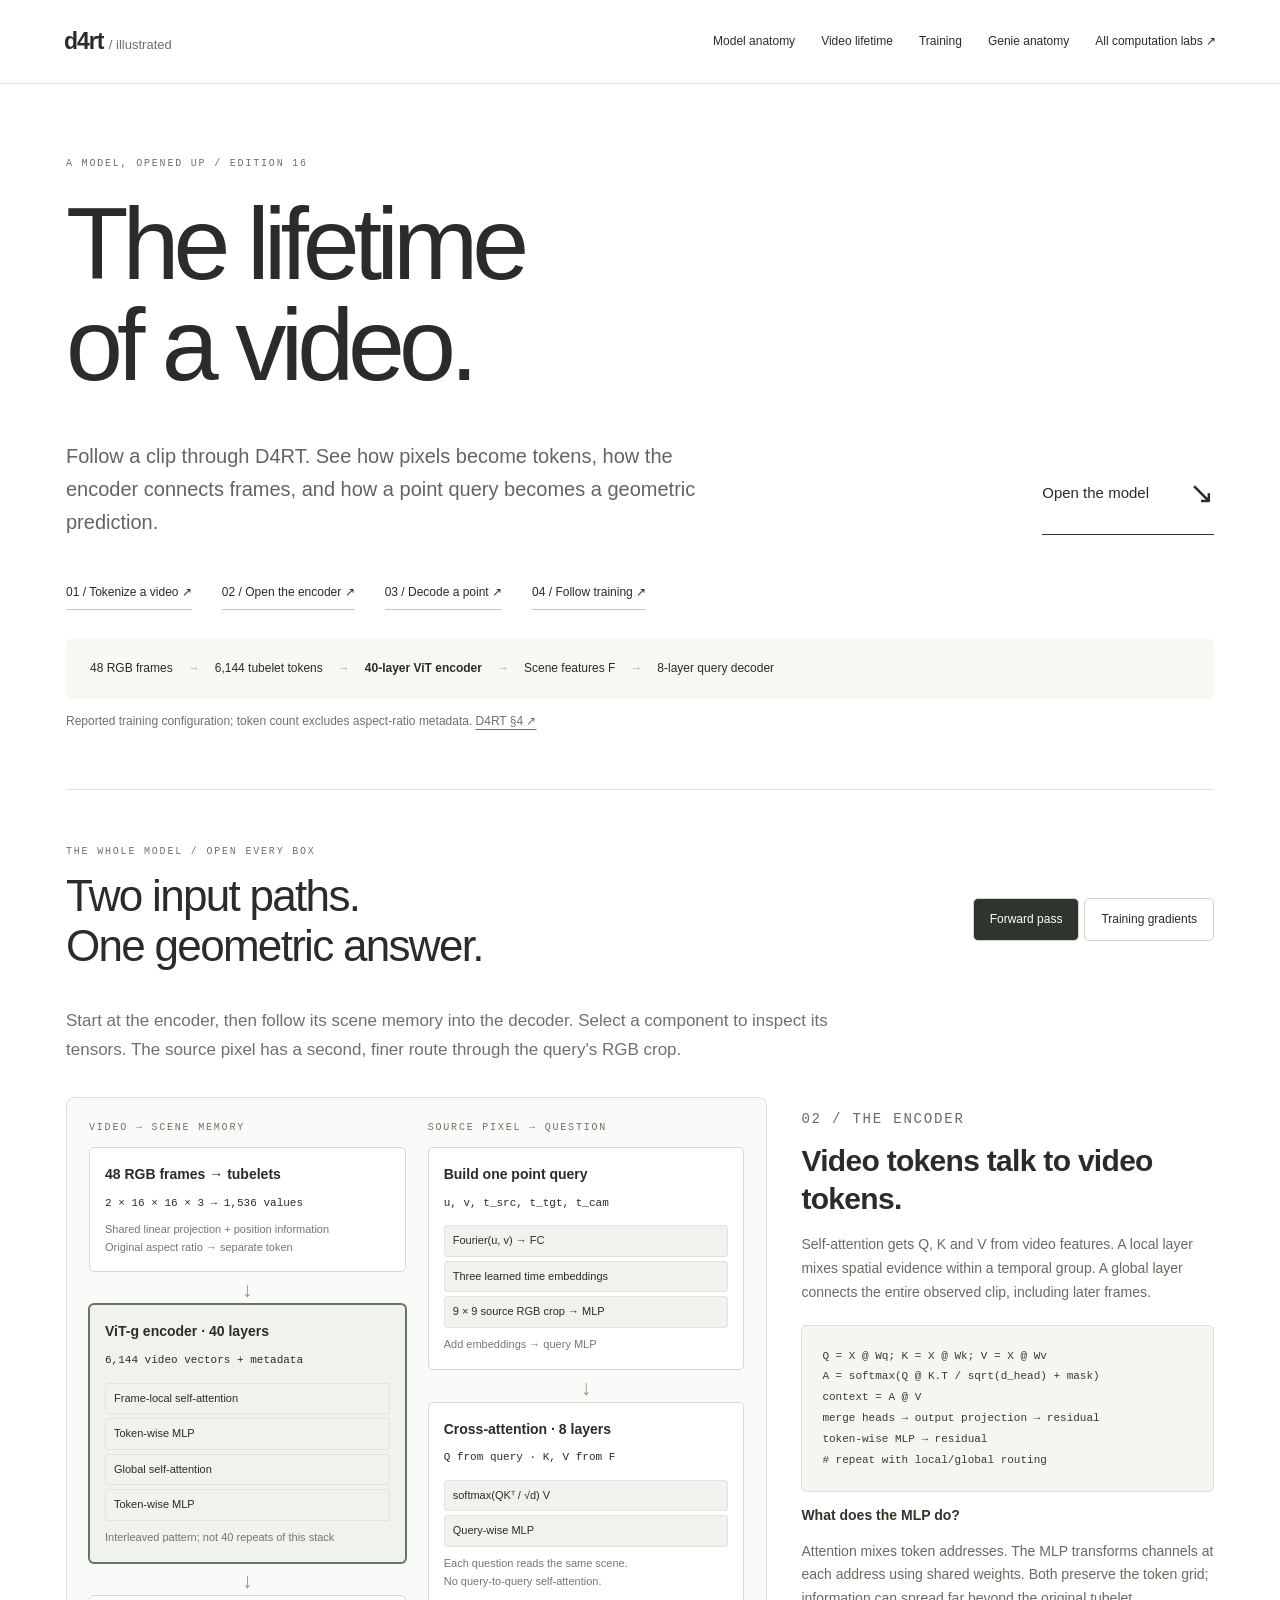
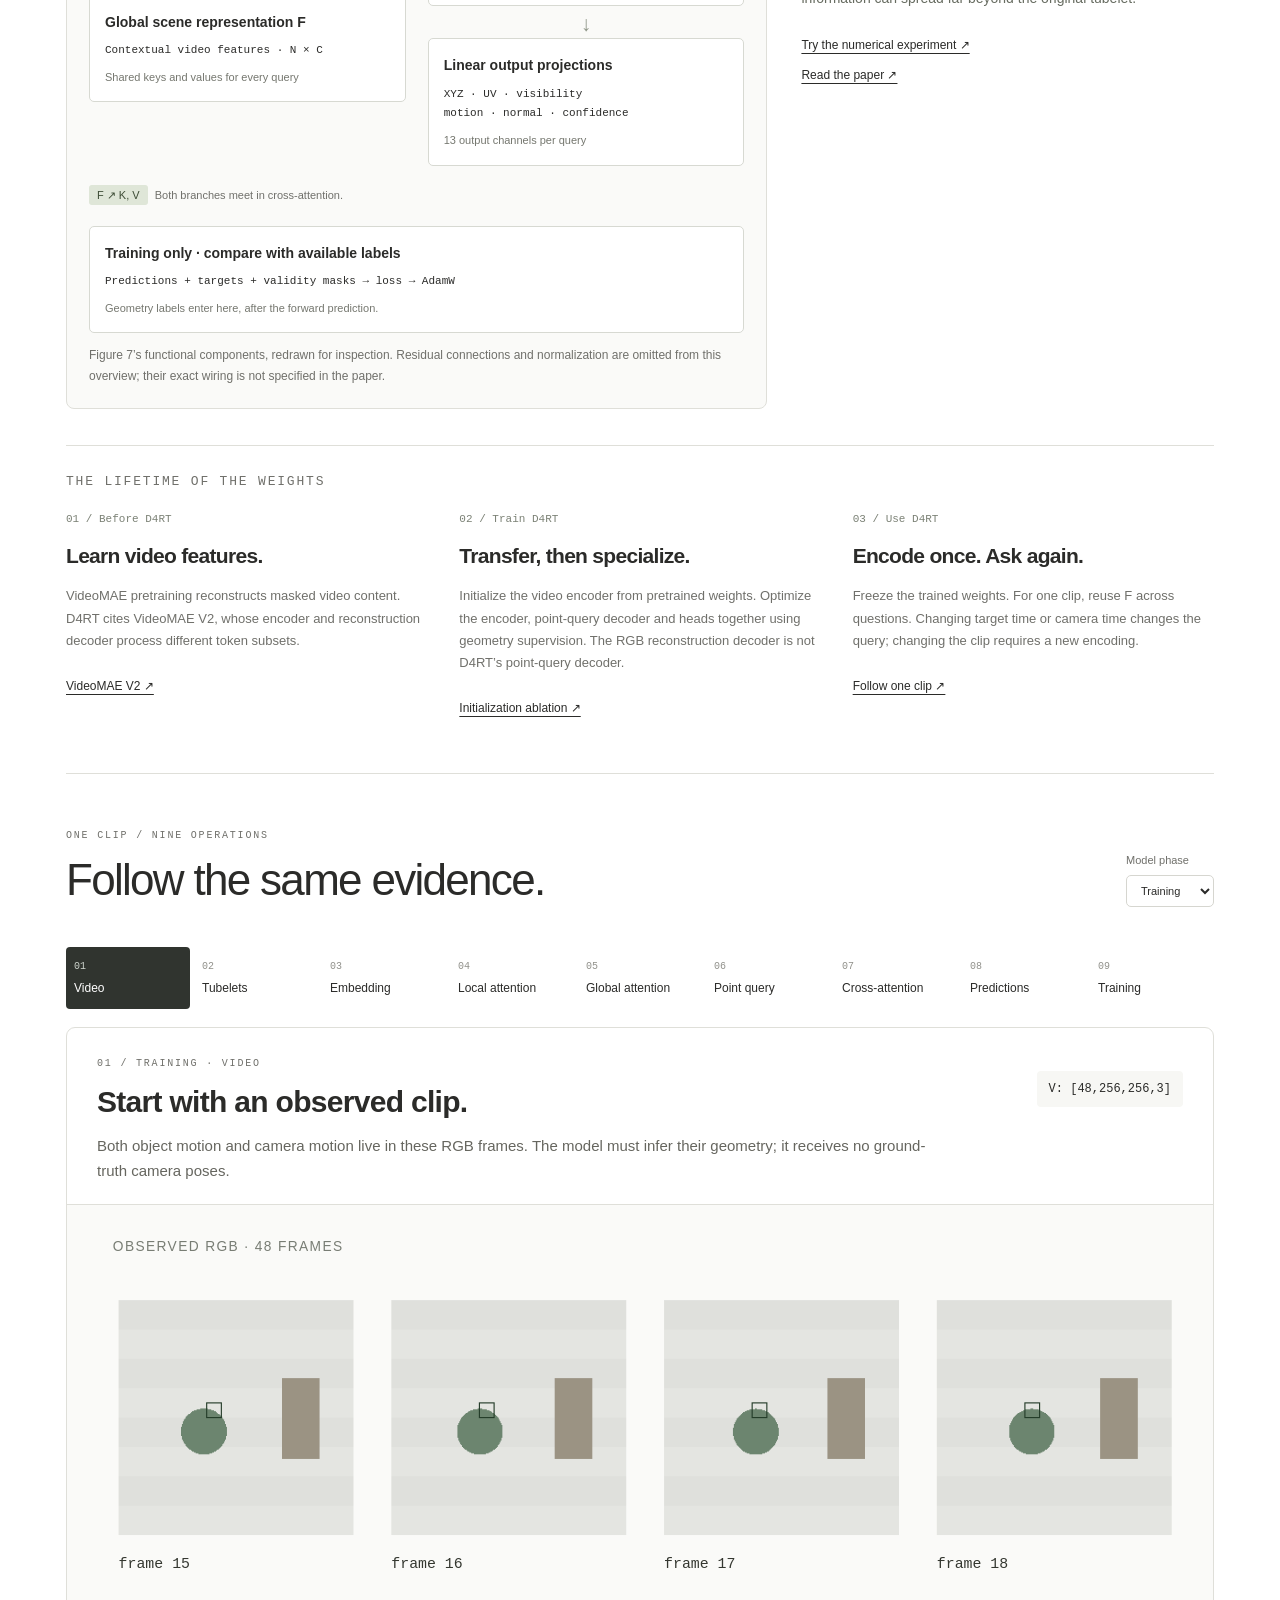
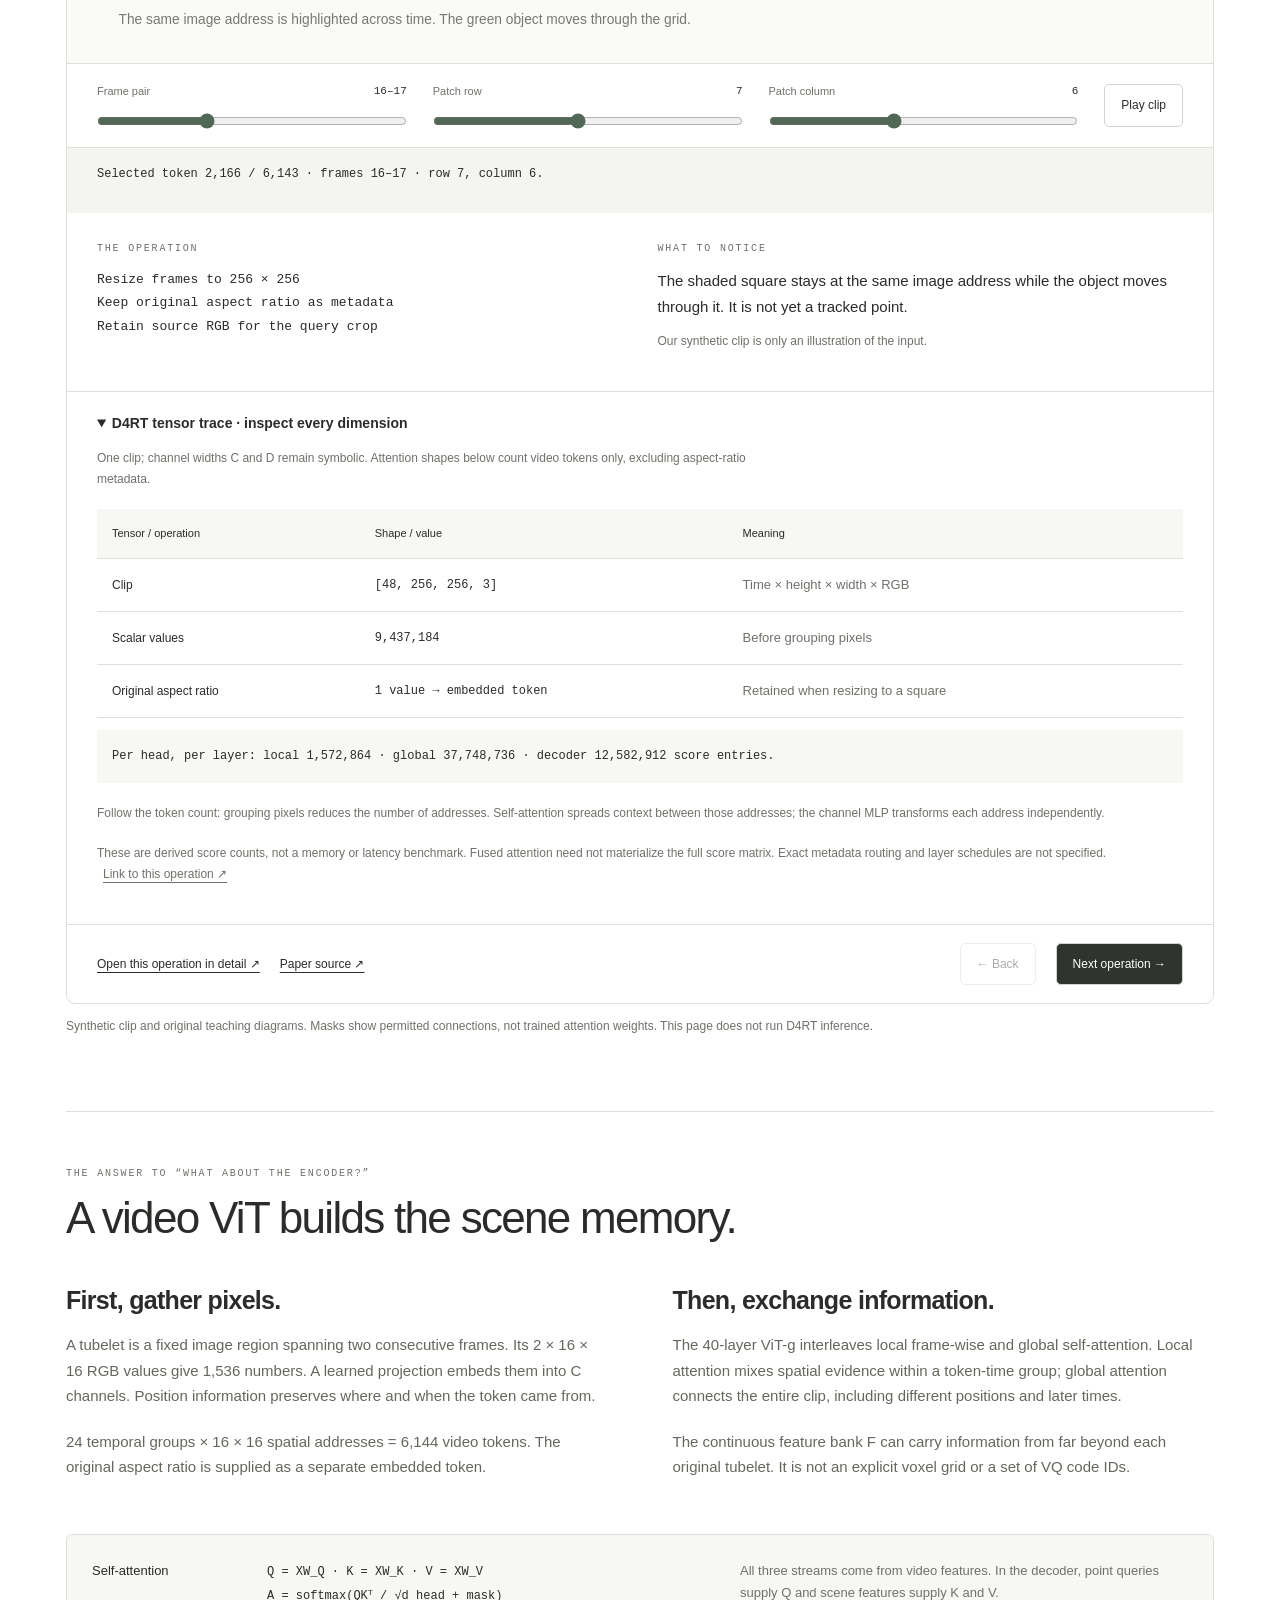
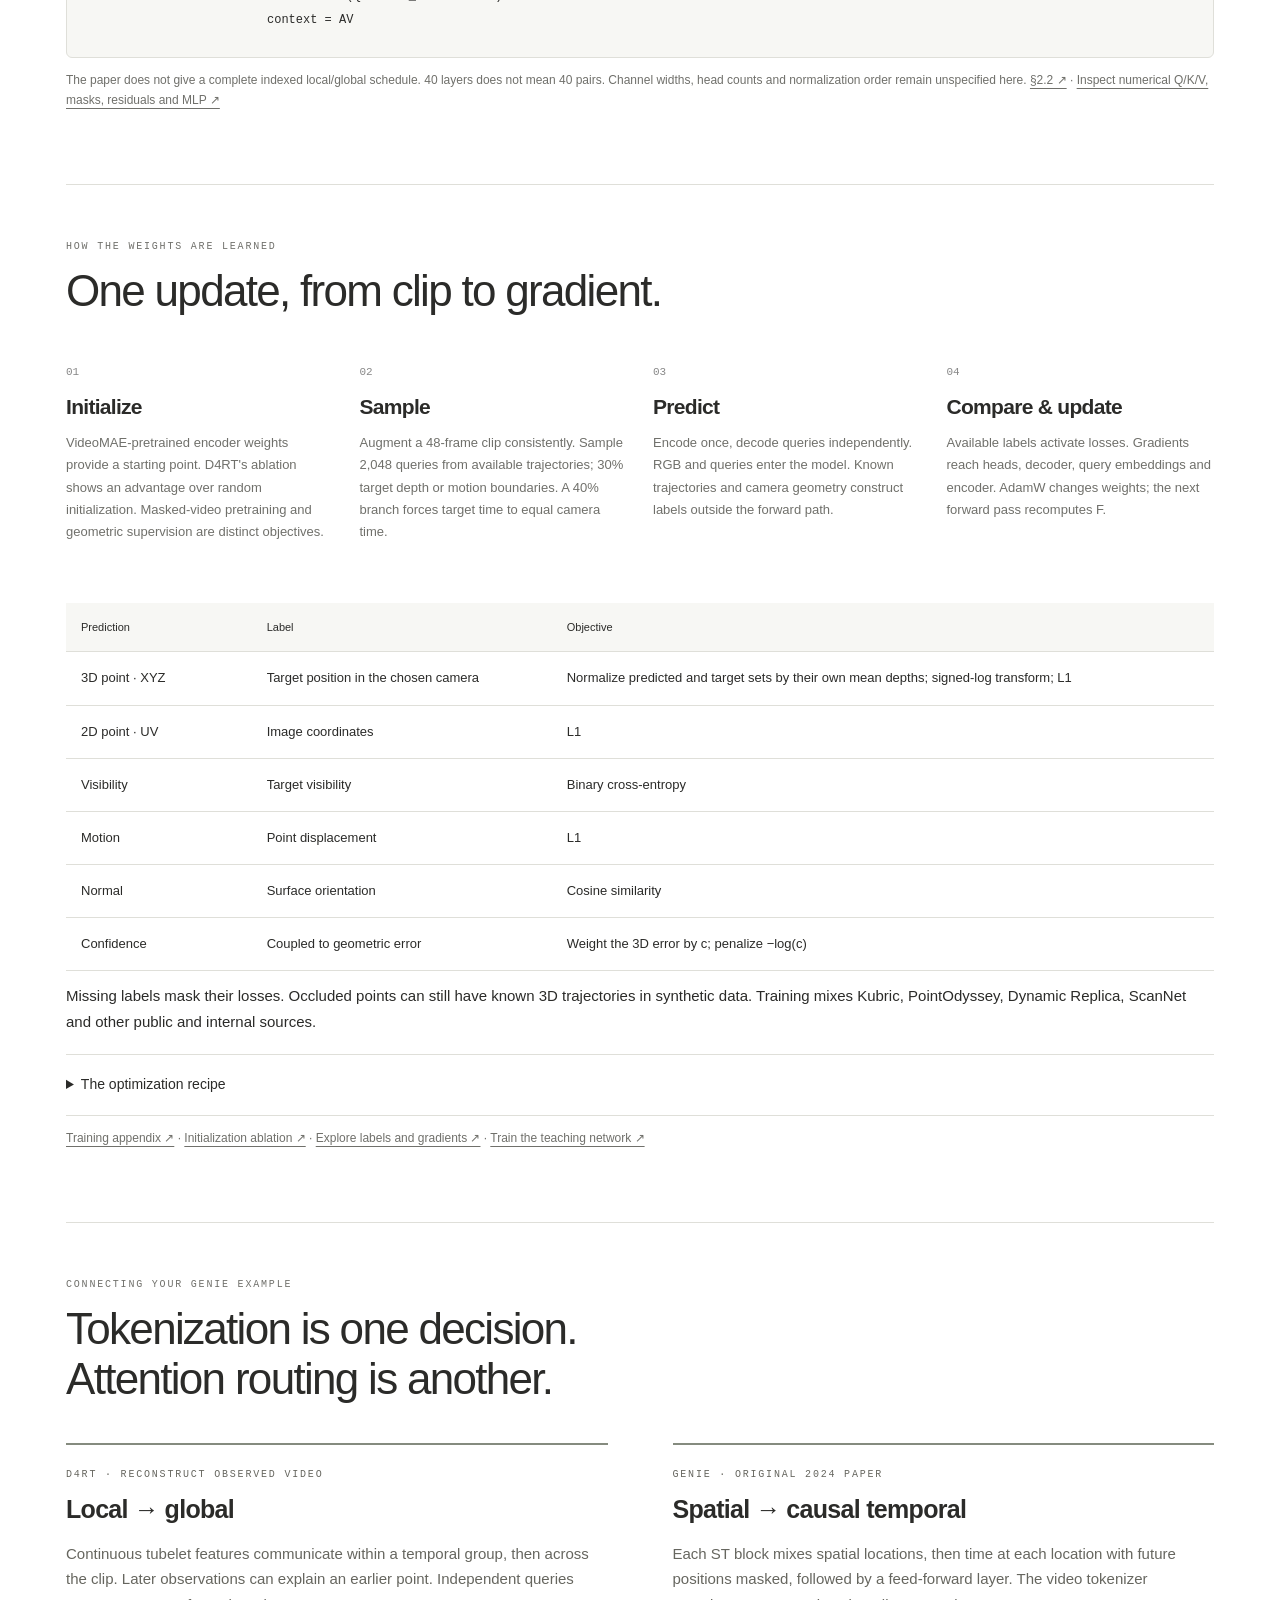
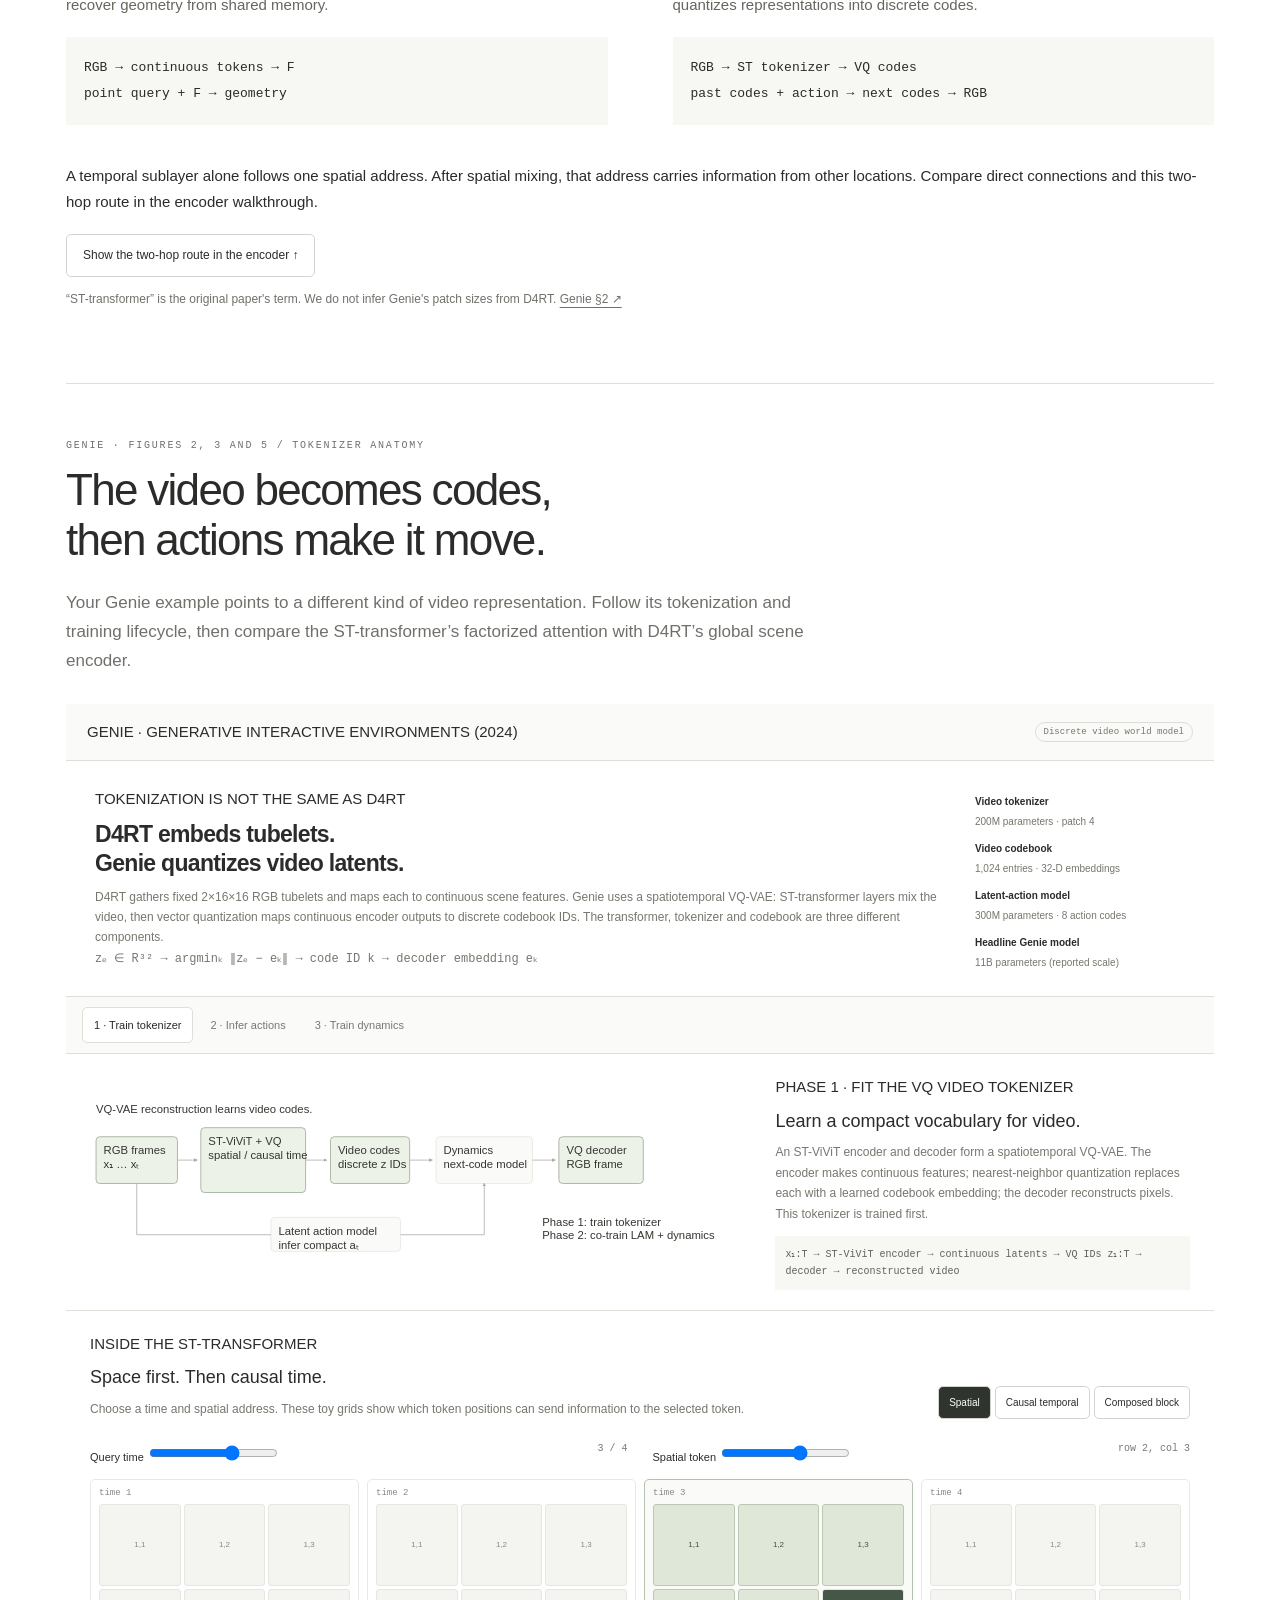
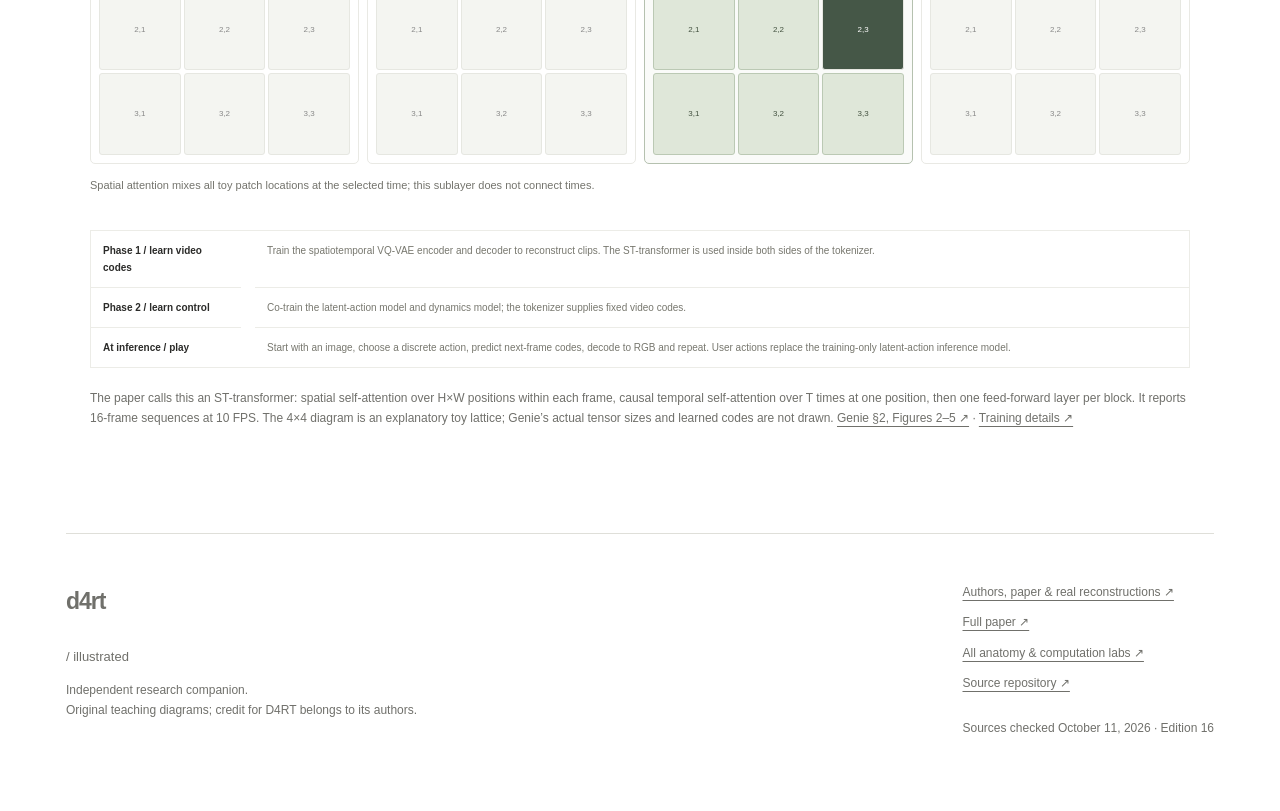
==== commit cadae35c: "Add interactive Genie tokenizer and ST-transformer anatomy" ====
--- a/index.html
+++ b/index.html
@@ -1,10 +1,10 @@
 <!doctype html><html lang="en"><head>
 <meta charset="utf-8"><meta name="viewport" content="width=device-width,initial-scale=1">
 <title>D4RT — anatomy of a video model</title><meta name="description" content="Follow RGB video through tubelet tokenization, the ViT encoder, cross-attention queries and end-to-end geometry training.">
-<link rel="icon" href="favicon.svg"><link rel="stylesheet" href="pipeline.css?v=15"><script defer src="pipeline.js?v=15"></script><link rel="stylesheet" href="model-map.css?v=15"><script defer src="model-map.js?v=15"></script><script defer src="tensor-trace.js?v=15"></script></head><body>
+<link rel="icon" href="favicon.svg"><link rel="stylesheet" href="pipeline.css?v=15"><script defer src="pipeline.js?v=15"></script><link rel="stylesheet" href="model-map.css?v=15"><script defer src="model-map.js?v=15"></script><script defer src="tensor-trace.js?v=15"></script><link rel="stylesheet" href="genie.css?v=1"><script defer src="genie.js?v=1"></script></head><body>
 <a class="skip" href="#walkthrough">Skip to the model</a>
-<header><a class="brand" href="index.html">d4rt <span>/ illustrated</span></a><nav aria-label="Main navigation"><a href="#model-map">Model anatomy</a><a href="#walkthrough">Video lifetime</a><a href="#training-recipe">Training</a><a href="#genie-comparison">Genie comparison</a><a href="anatomy.html">All computation labs ↗</a></nav></header>
-<main><section class="hero"><p class="eyebrow">A MODEL, OPENED UP / EDITION 15</p><h1>The lifetime<br>of a video.</h1><div class="hero-bottom"><p>Follow a clip through D4RT. See how pixels become tokens, how the encoder connects frames, and how a point query becomes a geometric prediction.</p><a class="start" href="#model-map">Open the model <span>↘</span></a></div>
+<header><a class="brand" href="index.html">d4rt <span>/ illustrated</span></a><nav aria-label="Main navigation"><a href="#model-map">Model anatomy</a><a href="#walkthrough">Video lifetime</a><a href="#training-recipe">Training</a><a href="#genie-anatomy">Genie anatomy</a><a href="anatomy.html">All computation labs ↗</a></nav></header>
+<main><section class="hero"><p class="eyebrow">A MODEL, OPENED UP / EDITION 16</p><h1>The lifetime<br>of a video.</h1><div class="hero-bottom"><p>Follow a clip through D4RT. See how pixels become tokens, how the encoder connects frames, and how a point query becomes a geometric prediction.</p><a class="start" href="#model-map">Open the model <span>↘</span></a></div>
 <nav class="anatomy-shortcuts" aria-label="Start at a model operation"><a href="#walk-tubelet">01 / Tokenize a video ↗</a><a href="#walk-local">02 / Open the encoder ↗</a><a href="#walk-decoder">03 / Decode a point ↗</a><a href="#walk-train">04 / Follow training ↗</a></nav><div class="architecture-strip" aria-label="D4RT model overview"><span>48 RGB frames</span><i>→</i><span>6,144 tubelet tokens</span><i>→</i><span><b>40-layer ViT encoder</b></span><i>→</i><span>Scene features F</span><i>→</i><span>8-layer query decoder</span></div><p class="footnote">Reported training configuration; token count excludes aspect-ratio metadata. <a href="https://arxiv.org/html/2512.08924v2#S4">D4RT §4 ↗</a></p></section>
 <section id="model-map" aria-labelledby="map-heading">
 <div class="section-title"><div><p class="eyebrow">THE WHOLE MODEL / OPEN EVERY BOX</p><h2 id="map-heading">Two input paths.<br>One geometric answer.</h2></div><div class="map-mode" role="group" aria-label="Show information flow"><button type="button" data-map-mode="forward" aria-pressed="true">Forward pass</button><button type="button" data-map-mode="backward" aria-pressed="false">Training gradients</button></div></div>
@@ -36,4 +36,13 @@
 <section id="training-recipe"><p class="eyebrow">HOW THE WEIGHTS ARE LEARNED</p><h2>One update, from clip to gradient.</h2><div class="training-sequence"><div><span>01</span><h3>Initialize</h3><p>VideoMAE-pretrained encoder weights provide a starting point. D4RT's ablation shows an advantage over random initialization. Masked-video pretraining and geometric supervision are distinct objectives.</p></div><div><span>02</span><h3>Sample</h3><p>Augment a 48-frame clip consistently. Sample 2,048 queries from available trajectories; 30% target depth or motion boundaries. A 40% branch forces target time to equal camera time.</p></div><div><span>03</span><h3>Predict</h3><p>Encode once, decode queries independently. RGB and queries enter the model. Known trajectories and camera geometry construct labels outside the forward path.</p></div><div><span>04</span><h3>Compare & update</h3><p>Available labels activate losses. Gradients reach heads, decoder, query embeddings and encoder. AdamW changes weights; the next forward pass recomputes F.</p></div></div>
 <div class="table-scroll" tabindex="0" role="region" aria-label="Training losses"><table><thead><tr><th>Prediction</th><th>Label</th><th>Objective</th></tr></thead><tbody><tr><td>3D point · XYZ</td><td>Target position in the chosen camera</td><td>Normalize predicted and target sets by their own mean depths; signed-log transform; L1</td></tr><tr><td>2D point · UV</td><td>Image coordinates</td><td>L1</td></tr><tr><td>Visibility</td><td>Target visibility</td><td>Binary cross-entropy</td></tr><tr><td>Motion</td><td>Point displacement</td><td>L1</td></tr><tr><td>Normal</td><td>Surface orientation</td><td>Cosine similarity</td></tr><tr><td>Confidence</td><td>Coupled to geometric error</td><td>Weight the 3D error by c; penalize −log(c)</td></tr></tbody></table></div><p>Missing labels mask their losses. Occluded points can still have known 3D trajectories in synthetic data. Training mixes Kubric, PointOdyssey, Dynamic Replica, ScanNet and other public and internal sources.</p><details><summary>The optimization recipe</summary><p>500,000 AdamW steps; local batch 1 across 64 TPU chips; weight decay 0.03. Warm up for 2,500 steps to 10⁻⁴, then cosine decay to 10⁻⁶. Clip gradient L2 norm at 10. Reported duration: just over two days.</p><p>Appendix A repeats a confidence term. The table explains the clear components without resolving that publication ambiguity.</p></details><p class="footnote"><a href="https://arxiv.org/html/2512.08924v2#A1">Training appendix ↗</a> · <a href="https://arxiv.org/html/2512.08924v2#A4">Initialization ablation ↗</a> · <a href="anatomy.html#training">Explore labels and gradients ↗</a> · <a href="anatomy.html#learning">Train the teaching network ↗</a></p></section>
 <section id="genie-comparison"><p class="eyebrow">CONNECTING YOUR GENIE EXAMPLE</p><h2>Tokenization is one decision.<br>Attention routing is another.</h2><div class="comparison-columns"><div><p class="eyebrow">D4RT · RECONSTRUCT OBSERVED VIDEO</p><h3>Local → global</h3><p>Continuous tubelet features communicate within a temporal group, then across the clip. Later observations can explain an earlier point. Independent queries recover geometry from shared memory.</p><code>RGB → continuous tokens → F<br>point query + F → geometry</code></div><div><p class="eyebrow">GENIE · ORIGINAL 2024 PAPER</p><h3>Spatial → causal temporal</h3><p>Each ST block mixes spatial locations, then time at each location with future positions masked, followed by a feed-forward layer. The video tokenizer quantizes representations into discrete codes.</p><code>RGB → ST tokenizer → VQ codes<br>past codes + action → next codes → RGB</code></div></div><p>A temporal sublayer alone follows one spatial address. After spatial mixing, that address carries information from other locations. Compare direct connections and this two-hop route in the encoder walkthrough.</p><button id="pipe-genie-jump" type="button">Show the two-hop route in the encoder ↑</button><p class="footnote">“ST-transformer” is the original paper's term. We do not infer Genie's patch sizes from D4RT. <a href="https://arxiv.org/html/2402.15391v1#S2">Genie §2 ↗</a></p></section>
-<footer><div><a class="brand" href="index.html">d4rt <span>/ illustrated</span></a><p>Independent research companion.<br>Original teaching diagrams; credit for D4RT belongs to its authors.</p></div><div><a href="https://d4rt-paper.github.io/">Authors, paper & real reconstructions ↗</a><a href="https://arxiv.org/html/2512.08924v2">Full paper ↗</a><a href="anatomy.html">All anatomy & computation labs ↗</a><a href="https://github.com/htansetiawan/d4rt-illustrated">Source repository ↗</a><span>Sources checked October 11, 2026 · Edition 14</span></div></footer></main></body></html>
+<section id="genie-anatomy" aria-labelledby="genie-anatomy-title"><p class="eyebrow">GENIE · FIGURES 2, 3 AND 5 / TOKENIZER ANATOMY</p><h2 id="genie-anatomy-title">The video becomes codes,<br>then actions make it move.</h2><p class="map-intro">Your Genie example points to a different kind of video representation. Follow its tokenization and training lifecycle, then compare the ST-transformer’s factorized attention with D4RT’s global scene encoder.</p><div class="genie-anatomy surface">
+<div class="panel-top"><span class="caps">GENIE · GENERATIVE INTERACTIVE ENVIRONMENTS (2024)</span><span class="badge">Discrete video world model</span></div>
+<div class="ga-intro"><div><span class="caps">TOKENIZATION IS NOT THE SAME AS D4RT</span><h3>D4RT embeds tubelets.<br>Genie quantizes video latents.</h3><p>D4RT gathers fixed 2×16×16 RGB tubelets and maps each to continuous scene features. Genie uses a spatiotemporal VQ-VAE: ST-transformer layers mix the video, then vector quantization maps continuous encoder outputs to discrete codebook IDs. The transformer, tokenizer and codebook are three different components.</p><p class="footnote"><code>zₑ ∈ R³² → argminₖ ‖zₑ − eₖ‖ → code ID k → decoder embedding eₖ</code></p></div><div class="ga-numbers"><b>Video tokenizer</b><span>200M parameters · patch 4</span><b>Video codebook</b><span>1,024 entries · 32-D embeddings</span><b>Latent-action model</b><span>300M parameters · 8 action codes</span><b>Headline Genie model</b><span>11B parameters (reported scale)</span></div></div>
+<div class="ga-tabs" role="tablist" aria-label="Genie training lifecycle"><button role="tab" aria-selected="true" data-ga="tokenizer">1 · Train tokenizer</button><button role="tab" aria-selected="false" data-ga="lam">2 · Infer actions</button><button role="tab" aria-selected="false" data-ga="world">3 · Train dynamics</button></div>
+<div class="ga-layout"><svg id="ga-flow" viewBox="0 0 880 245" role="img" aria-label="Genie training lifecycle diagram"></svg><div><span class="caps" id="ga-kicker"></span><h4 id="ga-title"></h4><p id="ga-copy"></p><code id="ga-shape"></code></div></div>
+<div class="ga-token"><div><span class="caps">INSIDE THE ST-TRANSFORMER</span><h4>Space first. Then causal time.</h4><p>Choose a time and spatial address. These toy grids show which token positions can send information to the selected token.</p></div><div class="segmented" aria-label="Genie attention operation"><button data-route="spatial" aria-pressed="true">Spatial</button><button data-route="temporal" aria-pressed="false">Causal temporal</button><button data-route="both" aria-pressed="false">Composed block</button></div></div>
+<div class="ga-controls"><label>Query time <output id="ga-time-label">3 / 4</output><input id="ga-time" type="range" min="0" max="3" value="2"></label><label>Spatial token <output id="ga-patch-label">row 2, col 3</output><input id="ga-patch" type="range" min="0" max="8" value="5"></label></div><div id="ga-grid" class="ga-grid" aria-label="Four-time video-token grid"></div><p id="ga-route" class="ga-route" aria-live="polite"></p>
+<div class="ga-phases"><b>Phase 1 / learn video codes</b><span>Train the spatiotemporal VQ-VAE encoder and decoder to reconstruct clips. The ST-transformer is used inside both sides of the tokenizer.</span><b>Phase 2 / learn control</b><span>Co-train the latent-action model and dynamics model; the tokenizer supplies fixed video codes.</span><b>At inference / play</b><span>Start with an image, choose a discrete action, predict next-frame codes, decode to RGB and repeat. User actions replace the training-only latent-action inference model.</span></div>
+<p class="footnote ga-note">The paper calls this an ST-transformer: spatial self-attention over H×W positions within each frame, causal temporal self-attention over T times at one position, then one feed-forward layer per block. It reports 16-frame sequences at 10 FPS. The 4×4 diagram is an explanatory toy lattice; Genie’s actual tensor sizes and learned codes are not drawn. <a href="https://arxiv.org/html/2402.15391v1#S2">Genie §2, Figures 2–5 ↗</a> · <a href="https://arxiv.org/html/2402.15391v1#S3">Training details ↗</a></p></div></section>
+<footer><div><a class="brand" href="index.html">d4rt <span>/ illustrated</span></a><p>Independent research companion.<br>Original teaching diagrams; credit for D4RT belongs to its authors.</p></div><div><a href="https://d4rt-paper.github.io/">Authors, paper & real reconstructions ↗</a><a href="https://arxiv.org/html/2512.08924v2">Full paper ↗</a><a href="anatomy.html">All anatomy & computation labs ↗</a><a href="https://github.com/htansetiawan/d4rt-illustrated">Source repository ↗</a><span>Sources checked October 11, 2026 · Edition 16</span></div></footer></main></body></html>
--- a/genie.css
+++ b/genie.css
@@ -0,0 +1 @@
+.genie-anatomy{margin:28px 0}.ga-intro{padding:25px 29px;display:grid;grid-template-columns:1fr 210px;gap:25px}.ga-intro h3{font-size:23px;margin:9px 0}.ga-intro p,.ga-layout p,.ga-token p{font-size:12px;color:#77776e;margin:0}.ga-numbers{display:grid;align-content:center;gap:3px;font-size:10px}.ga-numbers b{font-weight:550;margin-top:7px}.ga-numbers span{color:#77776e}.ga-tabs{display:flex;gap:5px;overflow:auto;background:#fafaf9;border-block:1px solid var(--line);padding:10px 16px}.ga-tabs button{white-space:nowrap;border:1px solid transparent;background:transparent;border-radius:5px;padding:8px 11px;font-size:11px;color:#777}.ga-tabs button[aria-selected=true]{background:white;border-color:var(--line);color:#292925}.ga-layout{display:grid;grid-template-columns:1.6fr 1fr;gap:22px;padding:20px 24px;align-items:center}.ga-layout svg{width:100%;height:auto}.ga-layout h4,.ga-token h4{font-size:18px;font-weight:500;margin:6px 0}.ga-layout code{display:block;white-space:pre-wrap;background:#f7f7f4;padding:10px;margin-top:12px;font:10px/1.7 ui-monospace,SFMono-Regular,monospace;color:#5e625a}.ga-token{display:flex;justify-content:space-between;align-items:end;gap:15px;padding:20px 24px 12px;border-top:1px solid var(--line)}.ga-token .segmented{flex-shrink:0}.ga-controls{display:grid;grid-template-columns:1fr 1fr;gap:25px;padding:12px 24px}.ga-controls label{font-size:11px}.ga-controls output{float:right;font:10px ui-monospace,SFMono-Regular,monospace;color:#777}.ga-grid{display:grid;grid-template-columns:repeat(4,1fr);gap:8px;padding:0 24px}.ga-time{border:1px solid #e9e9e4;border-radius:5px;padding:8px}.ga-time.active{border-color:#b5c1af;background:#fafbf9}.ga-time>span{font:9px ui-monospace,SFMono-Regular,monospace;color:#888;display:block;margin-bottom:6px}.ga-cells{display:grid;grid-template-columns:repeat(3,1fr);gap:3px}.ga-cells button{aspect-ratio:1;border:1px solid #e6e7e1;background:#f4f5f1;border-radius:3px;font-size:8px;color:#888;padding:0}.ga-cells .selected{background:#455747;color:white}.ga-cells .read{background:#dfe7d9;color:#42513f;border-color:#bbc9b4}.ga-route{font-size:11px;color:#74746d;min-height:34px;margin:12px 24px}.ga-phases{display:grid;grid-template-columns:150px 1fr;gap:0 14px;margin:20px 24px;border:1px solid #ecece7}.ga-phases b,.ga-phases span{padding:11px 12px;border-bottom:1px solid #ecece7;font-size:10px}.ga-phases b{font-weight:550}.ga-phases span{color:#77776e}.ga-phases>*:nth-last-child(-n+2){border:0}.ga-note{padding:0 24px 22px;margin:0}@media(max-width:700px){.ga-intro{grid-template-columns:1fr;padding:20px}.ga-numbers{grid-template-columns:1fr 1fr}.ga-layout{grid-template-columns:1fr;padding:15px}.ga-token{display:block;padding:18px}.ga-token .segmented{margin-top:12px;overflow:auto}.ga-controls{grid-template-columns:1fr;gap:8px;padding:12px 18px}.ga-grid{gap:4px;padding:0 18px}.ga-time{padding:4px}.ga-time>span{font-size:7px}.ga-cells{gap:2px}.ga-cells button{font-size:6px}.ga-phases{grid-template-columns:105px 1fr;margin:17px 18px}.ga-note{padding:0 18px 18px}}.ga-token .segmented{display:flex;gap:4px;flex-shrink:0}.ga-token .segmented button{padding:7px 10px;font-size:10px;white-space:nowrap}.ga-token .segmented button[aria-pressed=true]{background:#30342f;color:white}.genie-anatomy .panel-top{display:flex;justify-content:space-between;align-items:center;gap:16px;padding:15px 21px;background:#fafaf8;border-bottom:1px solid var(--line)}.genie-anatomy .badge{font:9px ui-monospace,SFMono-Regular,monospace;border:1px solid #deded8;border-radius:20px;padding:4px 8px;color:#77776e;white-space:nowrap}
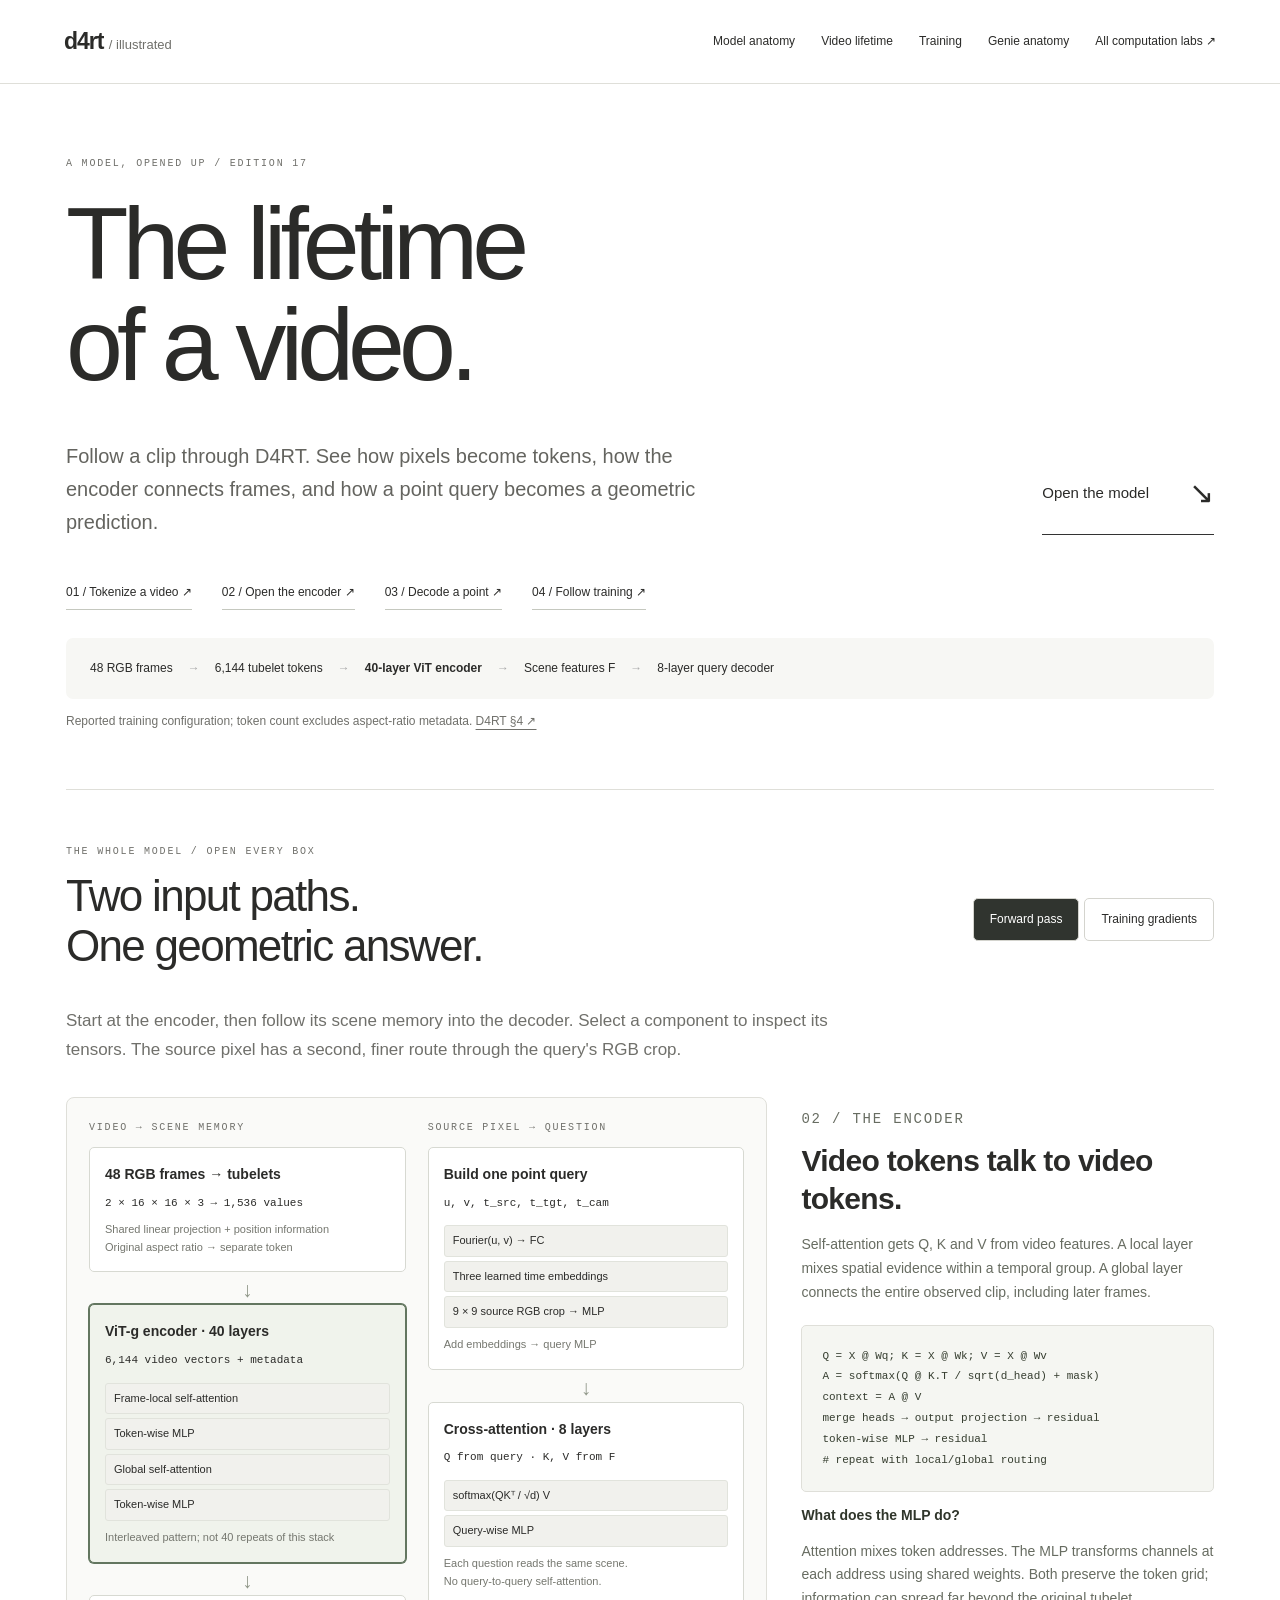
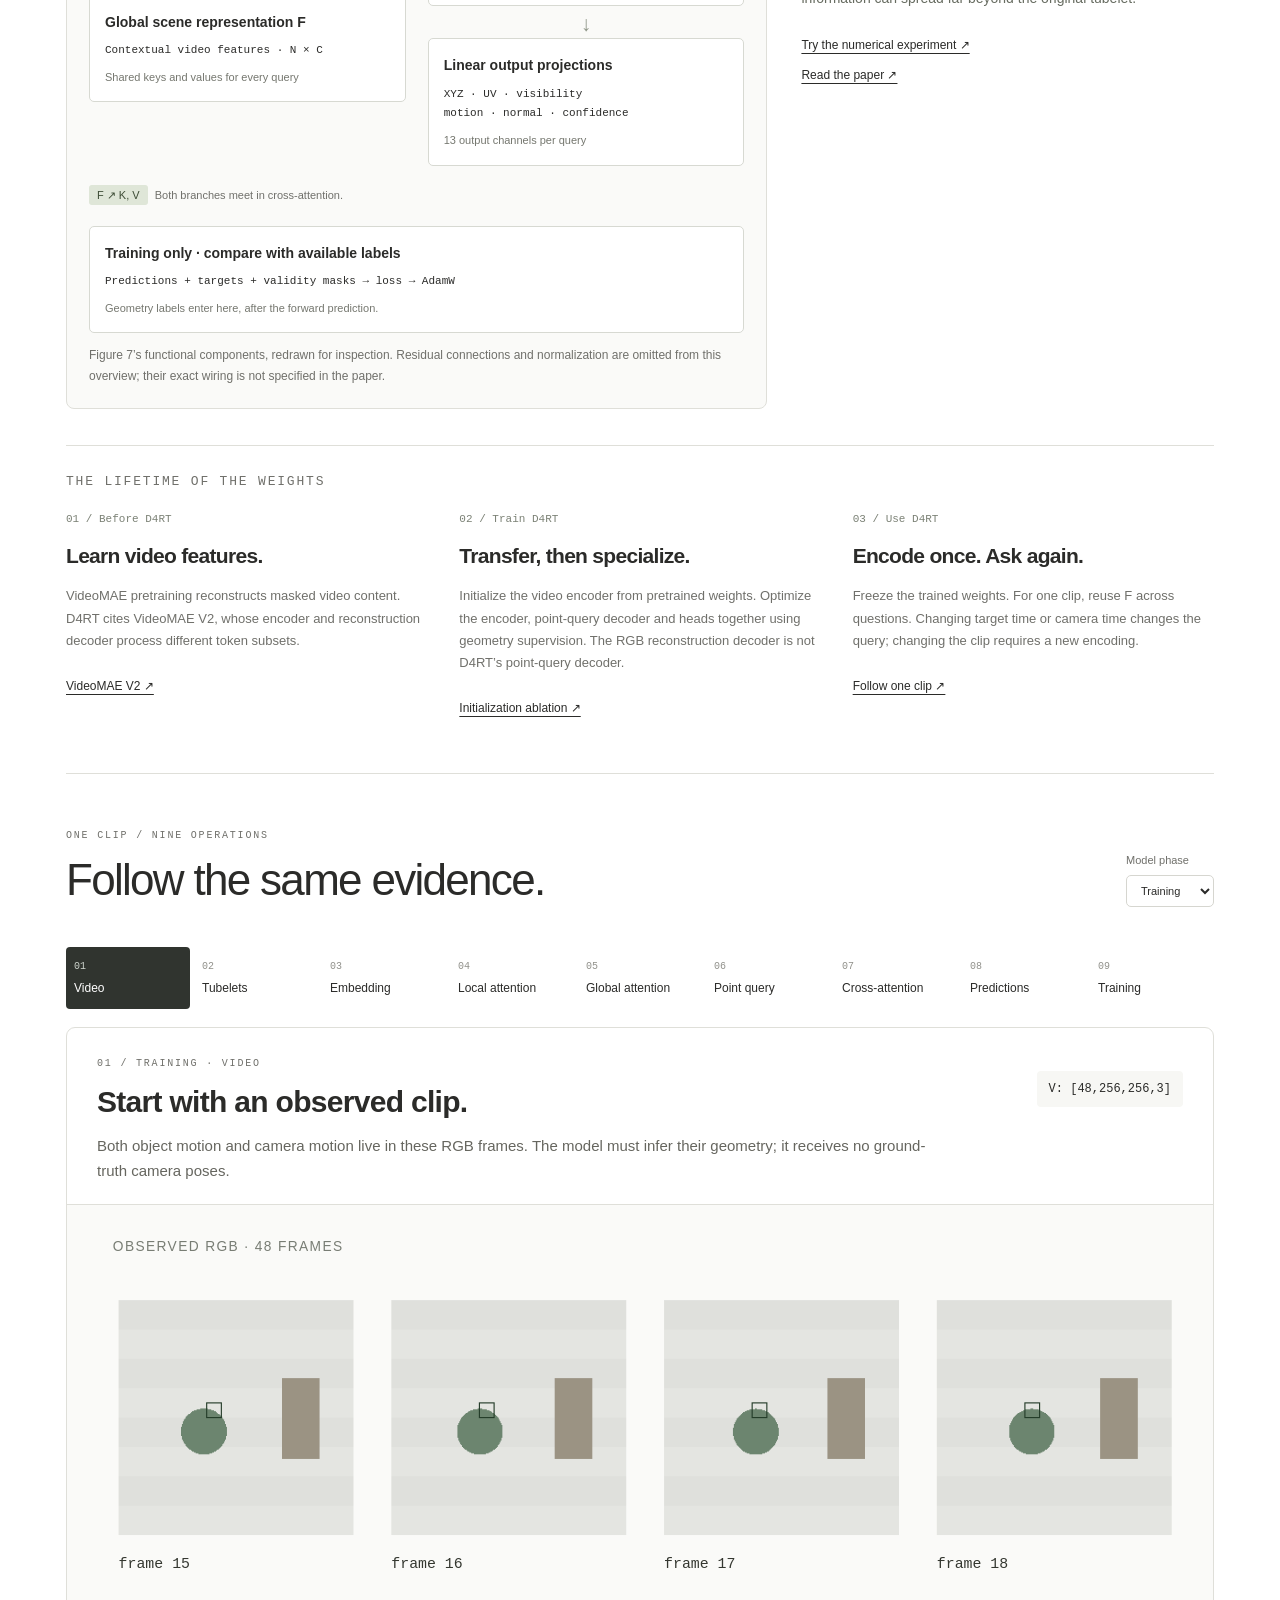
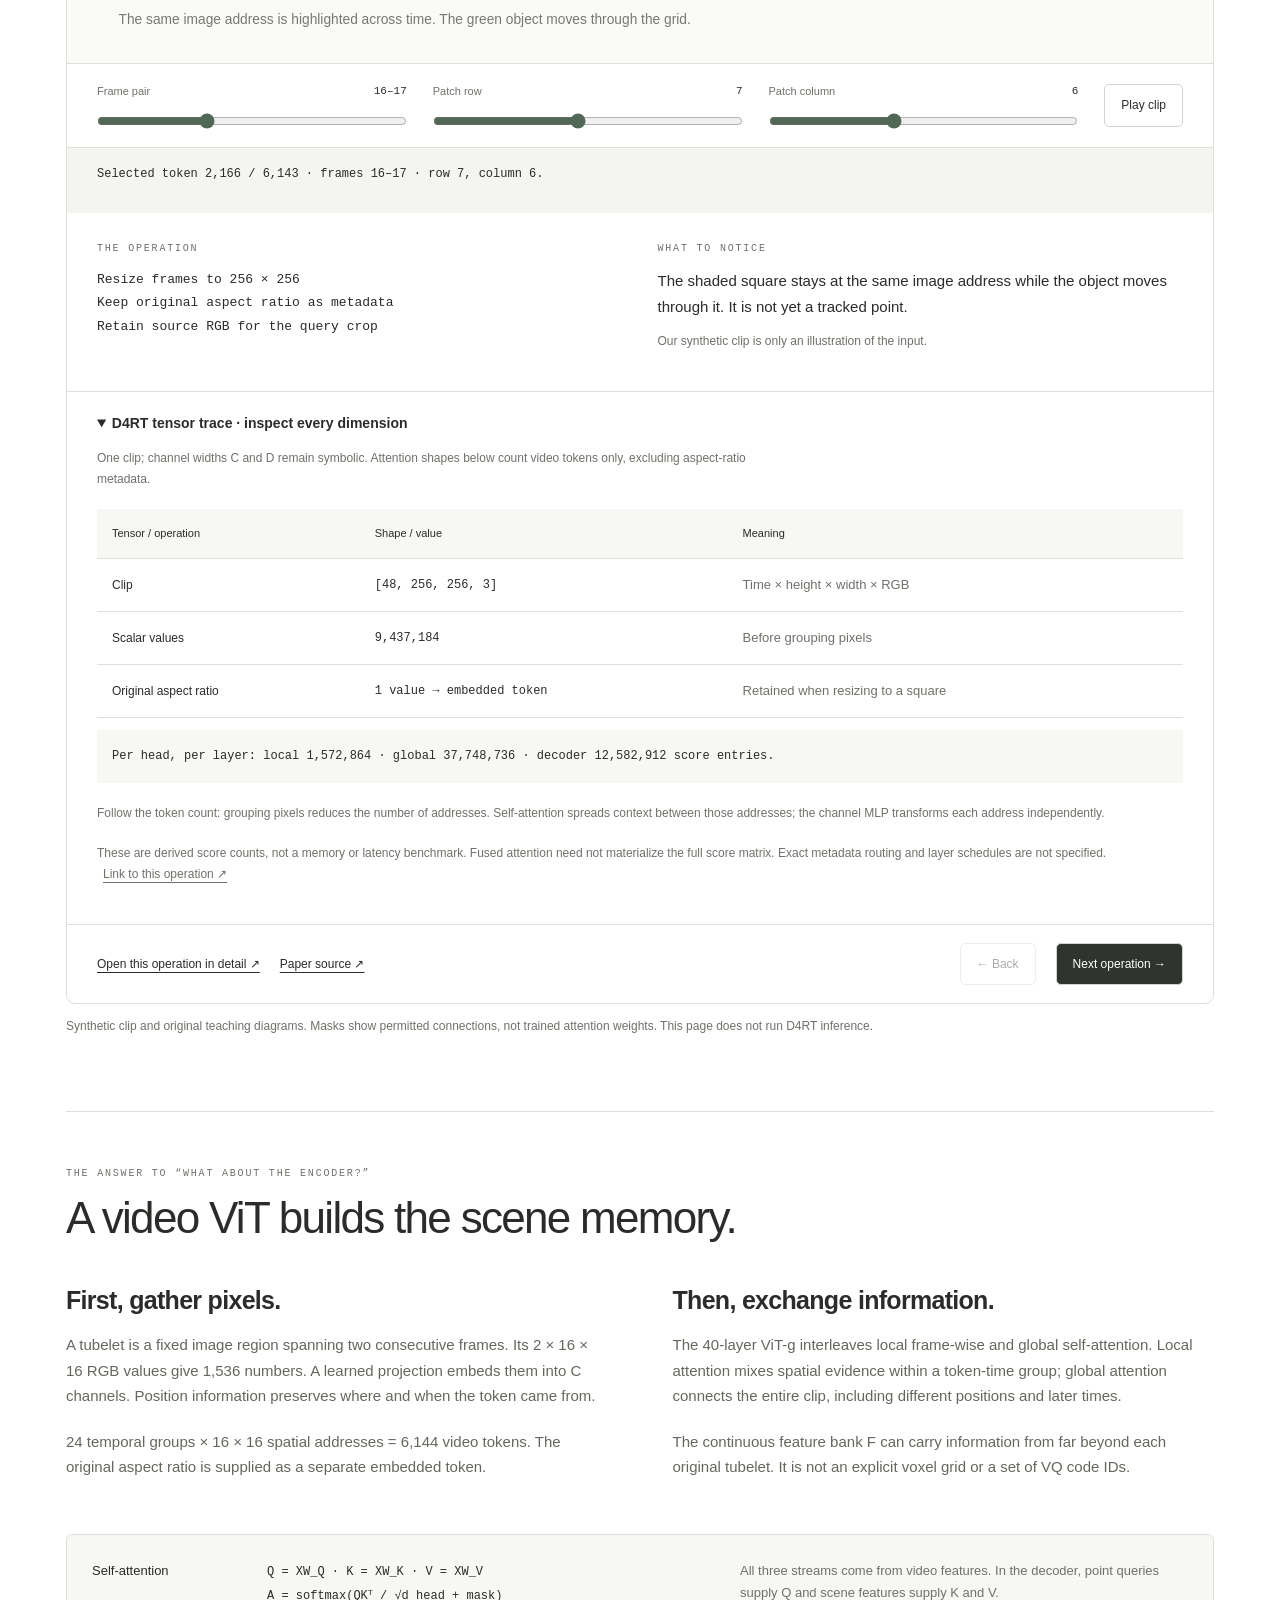
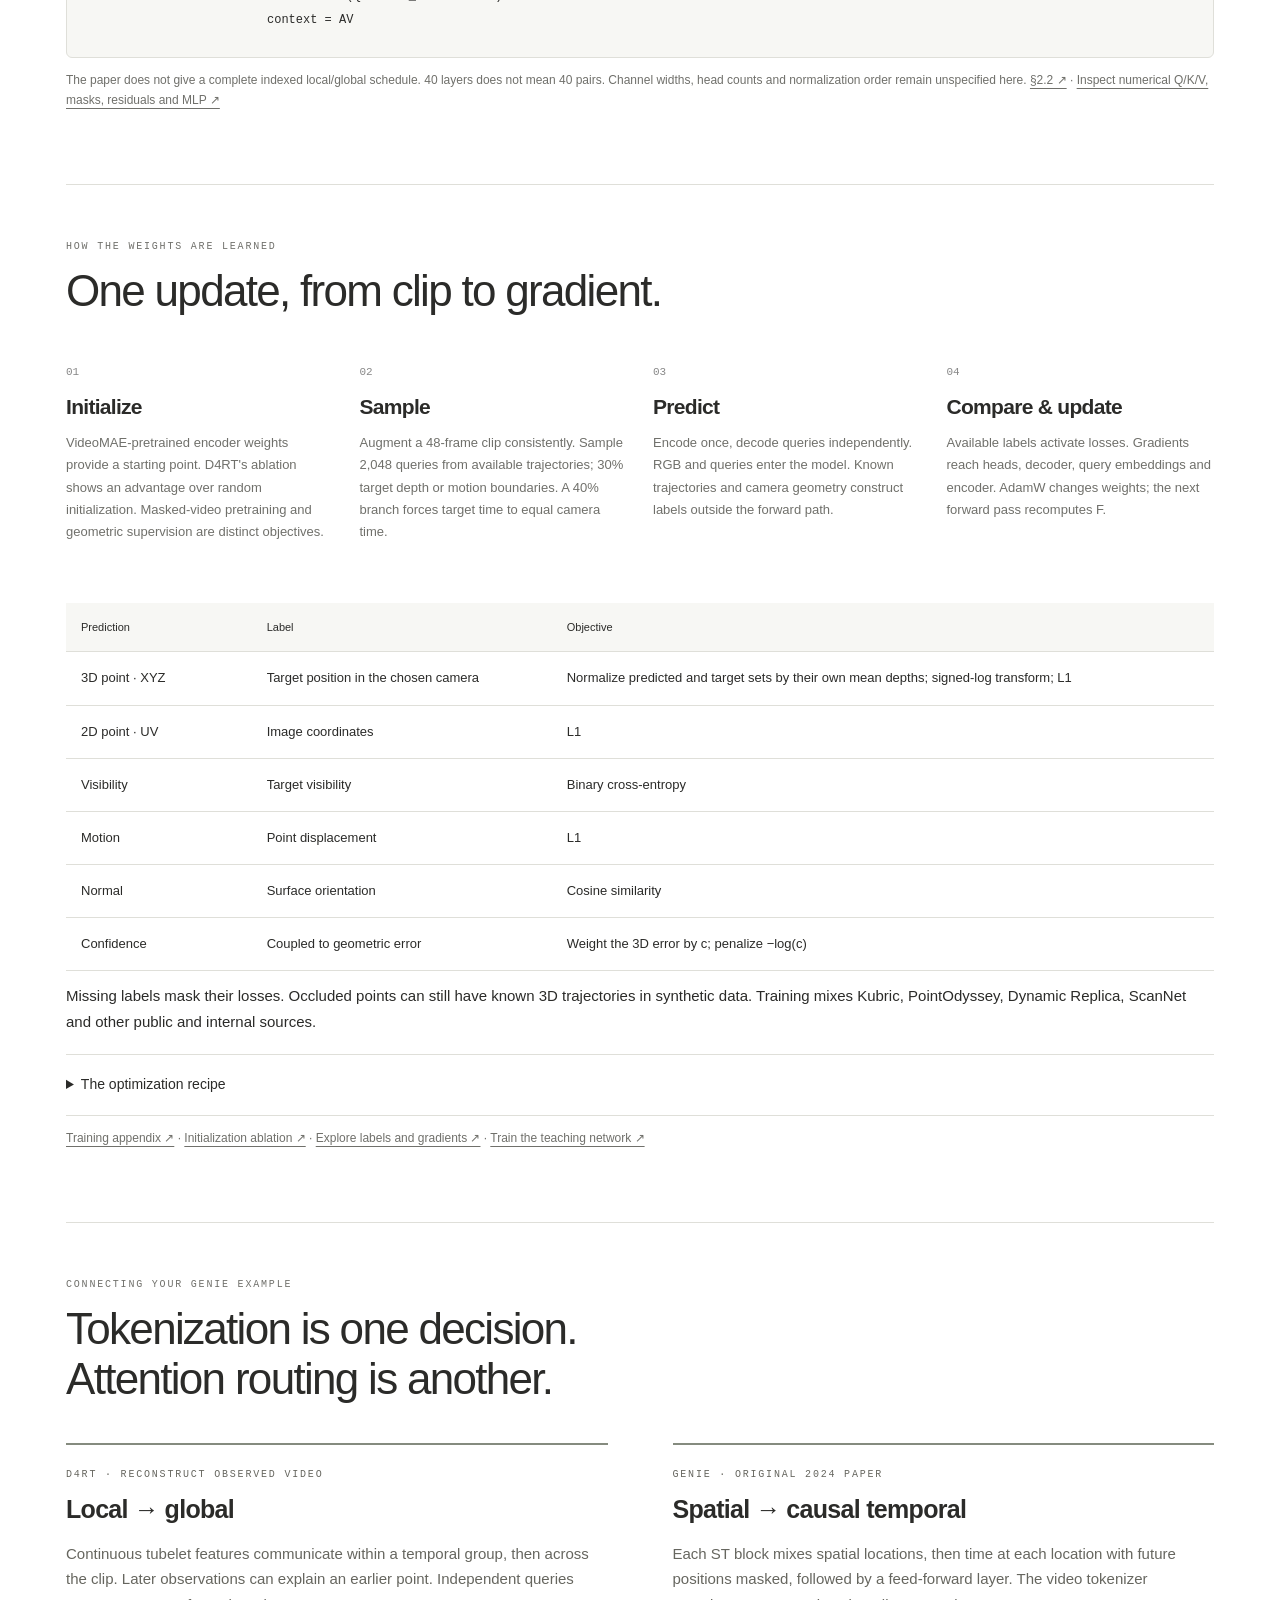
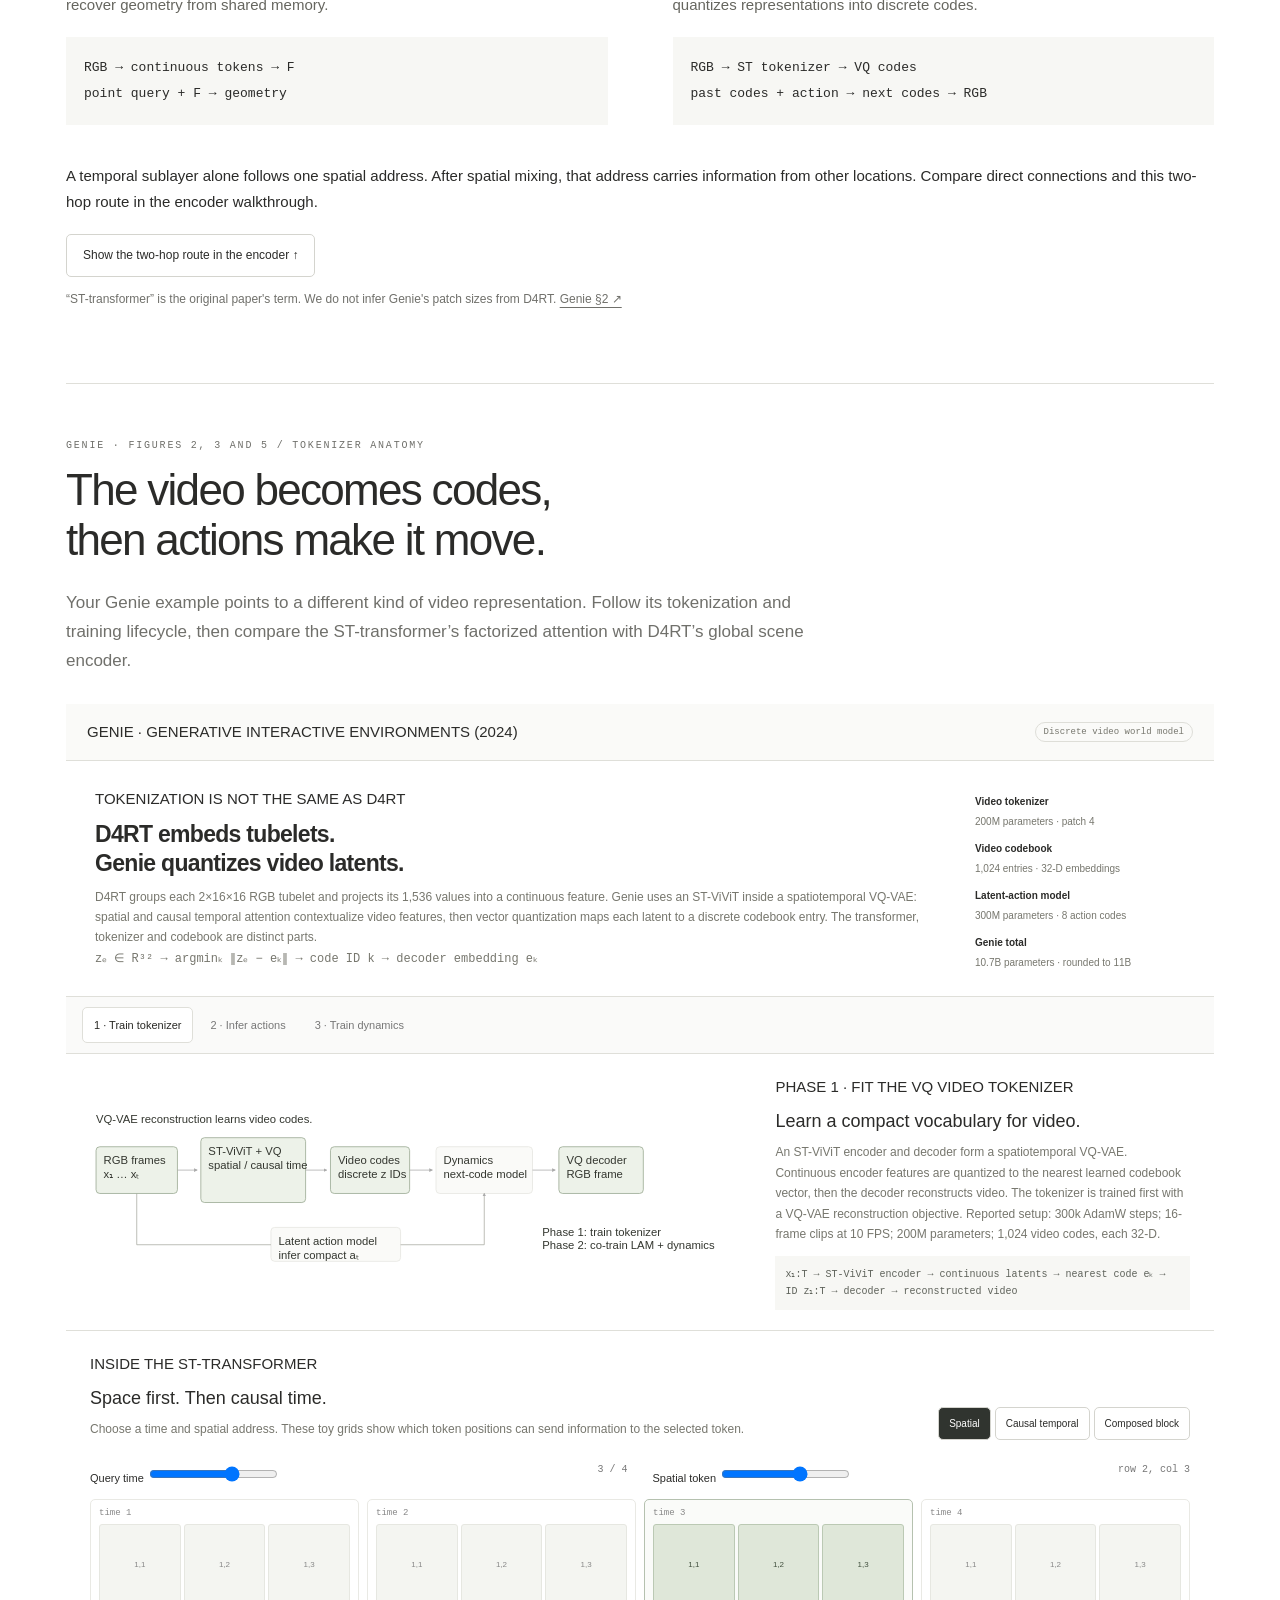
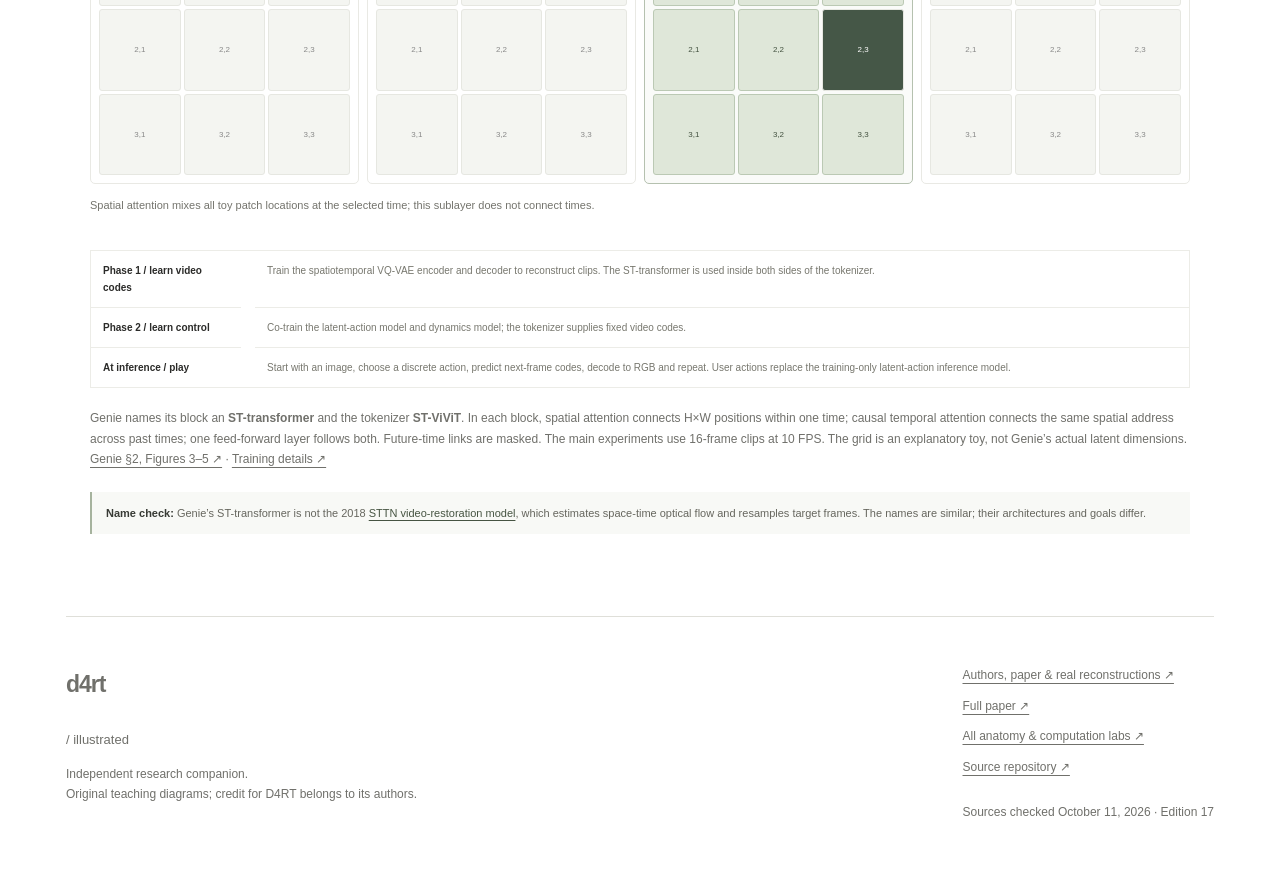
==== commit ee6a8903: "Deepen D4RT and Genie model anatomy" ====
--- a/index.html
+++ b/index.html
@@ -1,10 +1,10 @@
 <!doctype html><html lang="en"><head>
 <meta charset="utf-8"><meta name="viewport" content="width=device-width,initial-scale=1">
 <title>D4RT — anatomy of a video model</title><meta name="description" content="Follow RGB video through tubelet tokenization, the ViT encoder, cross-attention queries and end-to-end geometry training.">
-<link rel="icon" href="favicon.svg"><link rel="stylesheet" href="pipeline.css?v=15"><script defer src="pipeline.js?v=15"></script><link rel="stylesheet" href="model-map.css?v=15"><script defer src="model-map.js?v=15"></script><script defer src="tensor-trace.js?v=15"></script><link rel="stylesheet" href="genie.css?v=1"><script defer src="genie.js?v=1"></script></head><body>
+<link rel="icon" href="favicon.svg"><link rel="stylesheet" href="pipeline.css?v=16"><script defer src="pipeline.js?v=16"></script><link rel="stylesheet" href="model-map.css?v=16"><script defer src="model-map.js?v=16"></script><script defer src="tensor-trace.js?v=16"></script><link rel="stylesheet" href="genie.css?v=2"><script defer src="genie.js?v=2"></script></head><body>
 <a class="skip" href="#walkthrough">Skip to the model</a>
 <header><a class="brand" href="index.html">d4rt <span>/ illustrated</span></a><nav aria-label="Main navigation"><a href="#model-map">Model anatomy</a><a href="#walkthrough">Video lifetime</a><a href="#training-recipe">Training</a><a href="#genie-anatomy">Genie anatomy</a><a href="anatomy.html">All computation labs ↗</a></nav></header>
-<main><section class="hero"><p class="eyebrow">A MODEL, OPENED UP / EDITION 16</p><h1>The lifetime<br>of a video.</h1><div class="hero-bottom"><p>Follow a clip through D4RT. See how pixels become tokens, how the encoder connects frames, and how a point query becomes a geometric prediction.</p><a class="start" href="#model-map">Open the model <span>↘</span></a></div>
+<main><section class="hero"><p class="eyebrow">A MODEL, OPENED UP / EDITION 17</p><h1>The lifetime<br>of a video.</h1><div class="hero-bottom"><p>Follow a clip through D4RT. See how pixels become tokens, how the encoder connects frames, and how a point query becomes a geometric prediction.</p><a class="start" href="#model-map">Open the model <span>↘</span></a></div>
 <nav class="anatomy-shortcuts" aria-label="Start at a model operation"><a href="#walk-tubelet">01 / Tokenize a video ↗</a><a href="#walk-local">02 / Open the encoder ↗</a><a href="#walk-decoder">03 / Decode a point ↗</a><a href="#walk-train">04 / Follow training ↗</a></nav><div class="architecture-strip" aria-label="D4RT model overview"><span>48 RGB frames</span><i>→</i><span>6,144 tubelet tokens</span><i>→</i><span><b>40-layer ViT encoder</b></span><i>→</i><span>Scene features F</span><i>→</i><span>8-layer query decoder</span></div><p class="footnote">Reported training configuration; token count excludes aspect-ratio metadata. <a href="https://arxiv.org/html/2512.08924v2#S4">D4RT §4 ↗</a></p></section>
 <section id="model-map" aria-labelledby="map-heading">
 <div class="section-title"><div><p class="eyebrow">THE WHOLE MODEL / OPEN EVERY BOX</p><h2 id="map-heading">Two input paths.<br>One geometric answer.</h2></div><div class="map-mode" role="group" aria-label="Show information flow"><button type="button" data-map-mode="forward" aria-pressed="true">Forward pass</button><button type="button" data-map-mode="backward" aria-pressed="false">Training gradients</button></div></div>
@@ -38,11 +38,11 @@
 <section id="genie-comparison"><p class="eyebrow">CONNECTING YOUR GENIE EXAMPLE</p><h2>Tokenization is one decision.<br>Attention routing is another.</h2><div class="comparison-columns"><div><p class="eyebrow">D4RT · RECONSTRUCT OBSERVED VIDEO</p><h3>Local → global</h3><p>Continuous tubelet features communicate within a temporal group, then across the clip. Later observations can explain an earlier point. Independent queries recover geometry from shared memory.</p><code>RGB → continuous tokens → F<br>point query + F → geometry</code></div><div><p class="eyebrow">GENIE · ORIGINAL 2024 PAPER</p><h3>Spatial → causal temporal</h3><p>Each ST block mixes spatial locations, then time at each location with future positions masked, followed by a feed-forward layer. The video tokenizer quantizes representations into discrete codes.</p><code>RGB → ST tokenizer → VQ codes<br>past codes + action → next codes → RGB</code></div></div><p>A temporal sublayer alone follows one spatial address. After spatial mixing, that address carries information from other locations. Compare direct connections and this two-hop route in the encoder walkthrough.</p><button id="pipe-genie-jump" type="button">Show the two-hop route in the encoder ↑</button><p class="footnote">“ST-transformer” is the original paper's term. We do not infer Genie's patch sizes from D4RT. <a href="https://arxiv.org/html/2402.15391v1#S2">Genie §2 ↗</a></p></section>
 <section id="genie-anatomy" aria-labelledby="genie-anatomy-title"><p class="eyebrow">GENIE · FIGURES 2, 3 AND 5 / TOKENIZER ANATOMY</p><h2 id="genie-anatomy-title">The video becomes codes,<br>then actions make it move.</h2><p class="map-intro">Your Genie example points to a different kind of video representation. Follow its tokenization and training lifecycle, then compare the ST-transformer’s factorized attention with D4RT’s global scene encoder.</p><div class="genie-anatomy surface">
 <div class="panel-top"><span class="caps">GENIE · GENERATIVE INTERACTIVE ENVIRONMENTS (2024)</span><span class="badge">Discrete video world model</span></div>
-<div class="ga-intro"><div><span class="caps">TOKENIZATION IS NOT THE SAME AS D4RT</span><h3>D4RT embeds tubelets.<br>Genie quantizes video latents.</h3><p>D4RT gathers fixed 2×16×16 RGB tubelets and maps each to continuous scene features. Genie uses a spatiotemporal VQ-VAE: ST-transformer layers mix the video, then vector quantization maps continuous encoder outputs to discrete codebook IDs. The transformer, tokenizer and codebook are three different components.</p><p class="footnote"><code>zₑ ∈ R³² → argminₖ ‖zₑ − eₖ‖ → code ID k → decoder embedding eₖ</code></p></div><div class="ga-numbers"><b>Video tokenizer</b><span>200M parameters · patch 4</span><b>Video codebook</b><span>1,024 entries · 32-D embeddings</span><b>Latent-action model</b><span>300M parameters · 8 action codes</span><b>Headline Genie model</b><span>11B parameters (reported scale)</span></div></div>
+<div class="ga-intro"><div><span class="caps">TOKENIZATION IS NOT THE SAME AS D4RT</span><h3>D4RT embeds tubelets.<br>Genie quantizes video latents.</h3><p>D4RT groups each 2×16×16 RGB tubelet and projects its 1,536 values into a continuous feature. Genie uses an ST-ViViT inside a spatiotemporal VQ-VAE: spatial and causal temporal attention contextualize video features, then vector quantization maps each latent to a discrete codebook entry. The transformer, tokenizer and codebook are distinct parts.</p><p class="footnote"><code>zₑ ∈ R³² → argminₖ ‖zₑ − eₖ‖ → code ID k → decoder embedding eₖ</code></p></div><div class="ga-numbers"><b>Video tokenizer</b><span>200M parameters · patch 4</span><b>Video codebook</b><span>1,024 entries · 32-D embeddings</span><b>Latent-action model</b><span>300M parameters · 8 action codes</span><b>Genie total</b><span>10.7B parameters · rounded to 11B</span></div></div>
 <div class="ga-tabs" role="tablist" aria-label="Genie training lifecycle"><button role="tab" aria-selected="true" data-ga="tokenizer">1 · Train tokenizer</button><button role="tab" aria-selected="false" data-ga="lam">2 · Infer actions</button><button role="tab" aria-selected="false" data-ga="world">3 · Train dynamics</button></div>
 <div class="ga-layout"><svg id="ga-flow" viewBox="0 0 880 245" role="img" aria-label="Genie training lifecycle diagram"></svg><div><span class="caps" id="ga-kicker"></span><h4 id="ga-title"></h4><p id="ga-copy"></p><code id="ga-shape"></code></div></div>
 <div class="ga-token"><div><span class="caps">INSIDE THE ST-TRANSFORMER</span><h4>Space first. Then causal time.</h4><p>Choose a time and spatial address. These toy grids show which token positions can send information to the selected token.</p></div><div class="segmented" aria-label="Genie attention operation"><button data-route="spatial" aria-pressed="true">Spatial</button><button data-route="temporal" aria-pressed="false">Causal temporal</button><button data-route="both" aria-pressed="false">Composed block</button></div></div>
 <div class="ga-controls"><label>Query time <output id="ga-time-label">3 / 4</output><input id="ga-time" type="range" min="0" max="3" value="2"></label><label>Spatial token <output id="ga-patch-label">row 2, col 3</output><input id="ga-patch" type="range" min="0" max="8" value="5"></label></div><div id="ga-grid" class="ga-grid" aria-label="Four-time video-token grid"></div><p id="ga-route" class="ga-route" aria-live="polite"></p>
 <div class="ga-phases"><b>Phase 1 / learn video codes</b><span>Train the spatiotemporal VQ-VAE encoder and decoder to reconstruct clips. The ST-transformer is used inside both sides of the tokenizer.</span><b>Phase 2 / learn control</b><span>Co-train the latent-action model and dynamics model; the tokenizer supplies fixed video codes.</span><b>At inference / play</b><span>Start with an image, choose a discrete action, predict next-frame codes, decode to RGB and repeat. User actions replace the training-only latent-action inference model.</span></div>
-<p class="footnote ga-note">The paper calls this an ST-transformer: spatial self-attention over H×W positions within each frame, causal temporal self-attention over T times at one position, then one feed-forward layer per block. It reports 16-frame sequences at 10 FPS. The 4×4 diagram is an explanatory toy lattice; Genie’s actual tensor sizes and learned codes are not drawn. <a href="https://arxiv.org/html/2402.15391v1#S2">Genie §2, Figures 2–5 ↗</a> · <a href="https://arxiv.org/html/2402.15391v1#S3">Training details ↗</a></p></div></section>
-<footer><div><a class="brand" href="index.html">d4rt <span>/ illustrated</span></a><p>Independent research companion.<br>Original teaching diagrams; credit for D4RT belongs to its authors.</p></div><div><a href="https://d4rt-paper.github.io/">Authors, paper & real reconstructions ↗</a><a href="https://arxiv.org/html/2512.08924v2">Full paper ↗</a><a href="anatomy.html">All anatomy & computation labs ↗</a><a href="https://github.com/htansetiawan/d4rt-illustrated">Source repository ↗</a><span>Sources checked October 11, 2026 · Edition 16</span></div></footer></main></body></html>
+<p class="footnote ga-note">Genie names its block an <strong>ST-transformer</strong> and the tokenizer <strong>ST-ViViT</strong>. In each block, spatial attention connects H×W positions within one time; causal temporal attention connects the same spatial address across past times; one feed-forward layer follows both. Future-time links are masked. The main experiments use 16-frame clips at 10 FPS. The grid is an explanatory toy, not Genie’s actual latent dimensions. <a href="https://arxiv.org/html/2402.15391v1#S2">Genie §2, Figures 3–5 ↗</a> · <a href="https://arxiv.org/html/2402.15391v1#S3">Training details ↗</a></p><p class="ga-namecheck"><strong>Name check:</strong> Genie’s ST-transformer is not the 2018 <a href="https://research.google/pubs/spatio-temporal-transformer-network-for-video-restoration/">STTN video-restoration model</a>, which estimates space-time optical flow and resamples target frames. The names are similar; their architectures and goals differ.</p></div></section>
+<footer><div><a class="brand" href="index.html">d4rt <span>/ illustrated</span></a><p>Independent research companion.<br>Original teaching diagrams; credit for D4RT belongs to its authors.</p></div><div><a href="https://d4rt-paper.github.io/">Authors, paper & real reconstructions ↗</a><a href="https://arxiv.org/html/2512.08924v2">Full paper ↗</a><a href="anatomy.html">All anatomy & computation labs ↗</a><a href="https://github.com/htansetiawan/d4rt-illustrated">Source repository ↗</a><span>Sources checked October 11, 2026 · Edition 17</span></div></footer></main></body></html>
--- a/genie.css
+++ b/genie.css
@@ -1 +1,2 @@
-.genie-anatomy{margin:28px 0}.ga-intro{padding:25px 29px;display:grid;grid-template-columns:1fr 210px;gap:25px}.ga-intro h3{font-size:23px;margin:9px 0}.ga-intro p,.ga-layout p,.ga-token p{font-size:12px;color:#77776e;margin:0}.ga-numbers{display:grid;align-content:center;gap:3px;font-size:10px}.ga-numbers b{font-weight:550;margin-top:7px}.ga-numbers span{color:#77776e}.ga-tabs{display:flex;gap:5px;overflow:auto;background:#fafaf9;border-block:1px solid var(--line);padding:10px 16px}.ga-tabs button{white-space:nowrap;border:1px solid transparent;background:transparent;border-radius:5px;padding:8px 11px;font-size:11px;color:#777}.ga-tabs button[aria-selected=true]{background:white;border-color:var(--line);color:#292925}.ga-layout{display:grid;grid-template-columns:1.6fr 1fr;gap:22px;padding:20px 24px;align-items:center}.ga-layout svg{width:100%;height:auto}.ga-layout h4,.ga-token h4{font-size:18px;font-weight:500;margin:6px 0}.ga-layout code{display:block;white-space:pre-wrap;background:#f7f7f4;padding:10px;margin-top:12px;font:10px/1.7 ui-monospace,SFMono-Regular,monospace;color:#5e625a}.ga-token{display:flex;justify-content:space-between;align-items:end;gap:15px;padding:20px 24px 12px;border-top:1px solid var(--line)}.ga-token .segmented{flex-shrink:0}.ga-controls{display:grid;grid-template-columns:1fr 1fr;gap:25px;padding:12px 24px}.ga-controls label{font-size:11px}.ga-controls output{float:right;font:10px ui-monospace,SFMono-Regular,monospace;color:#777}.ga-grid{display:grid;grid-template-columns:repeat(4,1fr);gap:8px;padding:0 24px}.ga-time{border:1px solid #e9e9e4;border-radius:5px;padding:8px}.ga-time.active{border-color:#b5c1af;background:#fafbf9}.ga-time>span{font:9px ui-monospace,SFMono-Regular,monospace;color:#888;display:block;margin-bottom:6px}.ga-cells{display:grid;grid-template-columns:repeat(3,1fr);gap:3px}.ga-cells button{aspect-ratio:1;border:1px solid #e6e7e1;background:#f4f5f1;border-radius:3px;font-size:8px;color:#888;padding:0}.ga-cells .selected{background:#455747;color:white}.ga-cells .read{background:#dfe7d9;color:#42513f;border-color:#bbc9b4}.ga-route{font-size:11px;color:#74746d;min-height:34px;margin:12px 24px}.ga-phases{display:grid;grid-template-columns:150px 1fr;gap:0 14px;margin:20px 24px;border:1px solid #ecece7}.ga-phases b,.ga-phases span{padding:11px 12px;border-bottom:1px solid #ecece7;font-size:10px}.ga-phases b{font-weight:550}.ga-phases span{color:#77776e}.ga-phases>*:nth-last-child(-n+2){border:0}.ga-note{padding:0 24px 22px;margin:0}@media(max-width:700px){.ga-intro{grid-template-columns:1fr;padding:20px}.ga-numbers{grid-template-columns:1fr 1fr}.ga-layout{grid-template-columns:1fr;padding:15px}.ga-token{display:block;padding:18px}.ga-token .segmented{margin-top:12px;overflow:auto}.ga-controls{grid-template-columns:1fr;gap:8px;padding:12px 18px}.ga-grid{gap:4px;padding:0 18px}.ga-time{padding:4px}.ga-time>span{font-size:7px}.ga-cells{gap:2px}.ga-cells button{font-size:6px}.ga-phases{grid-template-columns:105px 1fr;margin:17px 18px}.ga-note{padding:0 18px 18px}}.ga-token .segmented{display:flex;gap:4px;flex-shrink:0}.ga-token .segmented button{padding:7px 10px;font-size:10px;white-space:nowrap}.ga-token .segmented button[aria-pressed=true]{background:#30342f;color:white}.genie-anatomy .panel-top{display:flex;justify-content:space-between;align-items:center;gap:16px;padding:15px 21px;background:#fafaf8;border-bottom:1px solid var(--line)}.genie-anatomy .badge{font:9px ui-monospace,SFMono-Regular,monospace;border:1px solid #deded8;border-radius:20px;padding:4px 8px;color:#77776e;white-space:nowrap}+.genie-anatomy{margin:28px 0}.ga-intro{padding:25px 29px;display:grid;grid-template-columns:1fr 210px;gap:25px}.ga-intro h3{font-size:23px;margin:9px 0}.ga-intro p,.ga-layout p,.ga-token p{font-size:12px;color:#77776e;margin:0}.ga-numbers{display:grid;align-content:center;gap:3px;font-size:10px}.ga-numbers b{font-weight:550;margin-top:7px}.ga-numbers span{color:#77776e}.ga-tabs{display:flex;gap:5px;overflow:auto;background:#fafaf9;border-block:1px solid var(--line);padding:10px 16px}.ga-tabs button{white-space:nowrap;border:1px solid transparent;background:transparent;border-radius:5px;padding:8px 11px;font-size:11px;color:#777}.ga-tabs button[aria-selected=true]{background:white;border-color:var(--line);color:#292925}.ga-layout{display:grid;grid-template-columns:1.6fr 1fr;gap:22px;padding:20px 24px;align-items:center}.ga-layout svg{width:100%;height:auto}.ga-layout h4,.ga-token h4{font-size:18px;font-weight:500;margin:6px 0}.ga-layout code{display:block;white-space:pre-wrap;background:#f7f7f4;padding:10px;margin-top:12px;font:10px/1.7 ui-monospace,SFMono-Regular,monospace;color:#5e625a}.ga-token{display:flex;justify-content:space-between;align-items:end;gap:15px;padding:20px 24px 12px;border-top:1px solid var(--line)}.ga-token .segmented{flex-shrink:0}.ga-controls{display:grid;grid-template-columns:1fr 1fr;gap:25px;padding:12px 24px}.ga-controls label{font-size:11px}.ga-controls output{float:right;font:10px ui-monospace,SFMono-Regular,monospace;color:#777}.ga-grid{display:grid;grid-template-columns:repeat(4,1fr);gap:8px;padding:0 24px}.ga-time{border:1px solid #e9e9e4;border-radius:5px;padding:8px}.ga-time.active{border-color:#b5c1af;background:#fafbf9}.ga-time>span{font:9px ui-monospace,SFMono-Regular,monospace;color:#888;display:block;margin-bottom:6px}.ga-cells{display:grid;grid-template-columns:repeat(3,1fr);gap:3px}.ga-cells button{aspect-ratio:1;border:1px solid #e6e7e1;background:#f4f5f1;border-radius:3px;font-size:8px;color:#888;padding:0}.ga-cells .selected{background:#455747;color:white}.ga-cells .read{background:#dfe7d9;color:#42513f;border-color:#bbc9b4}.ga-route{font-size:11px;color:#74746d;min-height:34px;margin:12px 24px}.ga-phases{display:grid;grid-template-columns:150px 1fr;gap:0 14px;margin:20px 24px;border:1px solid #ecece7}.ga-phases b,.ga-phases span{padding:11px 12px;border-bottom:1px solid #ecece7;font-size:10px}.ga-phases b{font-weight:550}.ga-phases span{color:#77776e}.ga-phases>*:nth-last-child(-n+2){border:0}.ga-note{padding:0 24px 22px;margin:0}@media(max-width:700px){.ga-intro{grid-template-columns:1fr;padding:20px}.ga-numbers{grid-template-columns:1fr 1fr}.ga-layout{grid-template-columns:1fr;padding:15px}.ga-token{display:block;padding:18px}.ga-token .segmented{margin-top:12px;overflow:auto}.ga-controls{grid-template-columns:1fr;gap:8px;padding:12px 18px}.ga-grid{gap:4px;padding:0 18px}.ga-time{padding:4px}.ga-time>span{font-size:7px}.ga-cells{gap:2px}.ga-cells button{font-size:6px}.ga-phases{grid-template-columns:105px 1fr;margin:17px 18px}.ga-note{padding:0 18px 18px}}.ga-token .segmented{display:flex;gap:4px;flex-shrink:0}.ga-token .segmented button{padding:7px 10px;font-size:10px;white-space:nowrap}.ga-token .segmented button[aria-pressed=true]{background:#30342f;color:white}.genie-anatomy .panel-top{display:flex;justify-content:space-between;align-items:center;gap:16px;padding:15px 21px;background:#fafaf8;border-bottom:1px solid var(--line)}.genie-anatomy .badge{font:9px ui-monospace,SFMono-Regular,monospace;border:1px solid #deded8;border-radius:20px;padding:4px 8px;color:#77776e;white-space:nowrap}.ga-namecheck{margin:0 24px 22px;padding:12px 14px;border-left:2px solid #a6b39e;background:#f8f9f6;color:#66665e;font-size:11px;line-height:1.7}.ga-namecheck strong{color:#383b35}.ga-namecheck a{color:#465442;text-underline-offset:3px}
+@media(max-width:700px){.ga-namecheck{margin:0 18px 18px}}
